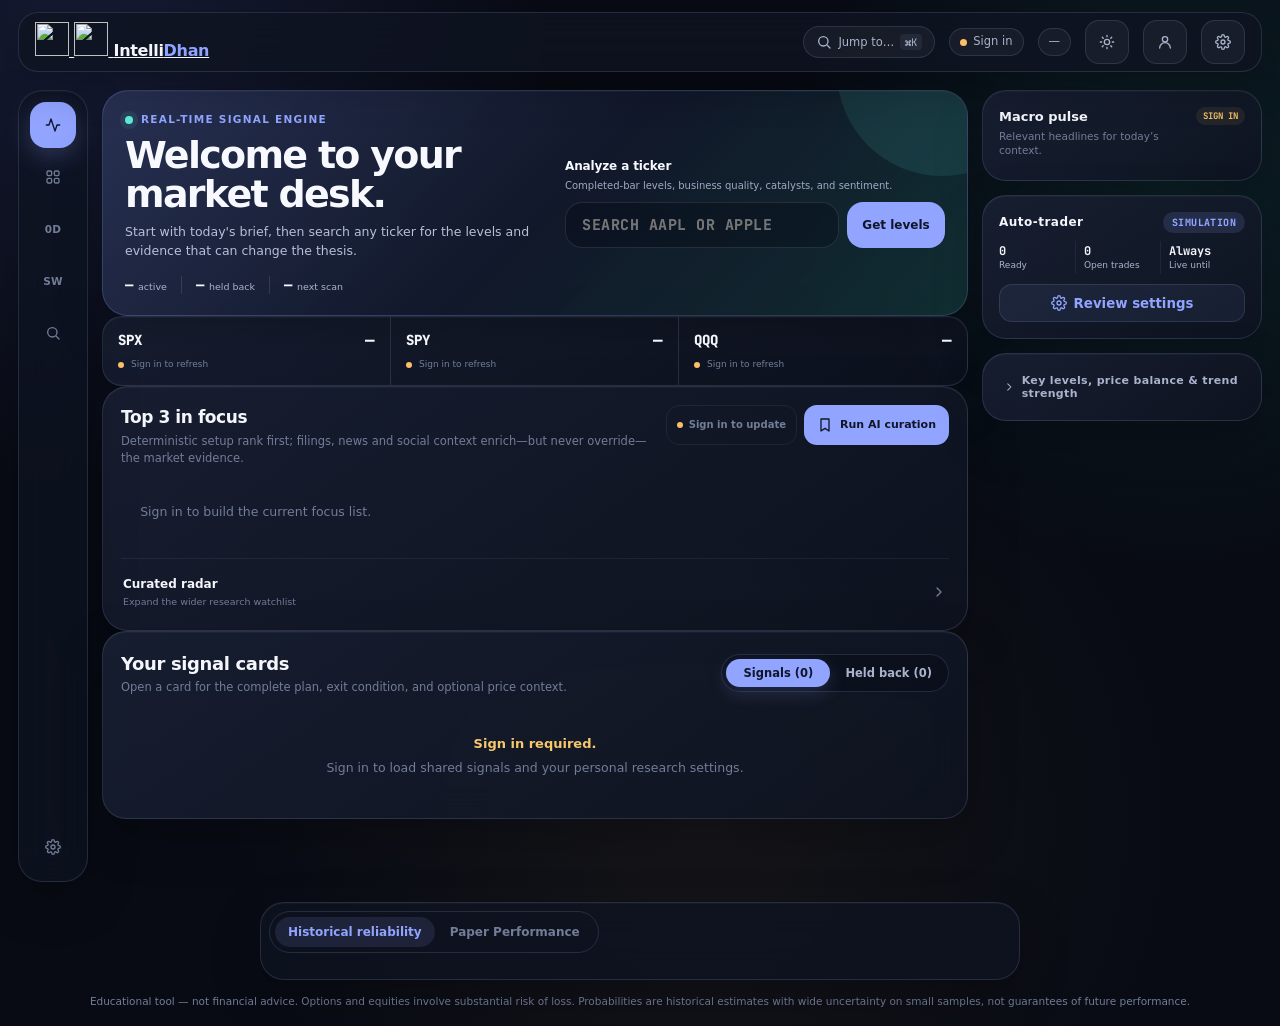
==== web/index.html @ 73f7cc33 "Simplify modules and surface live research context" ====
<!doctype html>
<html lang="en">
<head>
<meta charset="utf-8">
<meta name="viewport" content="width=device-width, initial-scale=1">
<meta name="theme-color" content="#071B36">
<meta name="description" content="IntelliDhan is an evidence-aware stock analysis and real-time trading signal terminal.">
<meta property="og:title" content="IntelliDhan — Signals with a thesis">
<meta property="og:description" content="Evidence-aware stock analysis and real-time trading signals.">
<meta property="og:type" content="website">
<meta property="og:image" content="/assets/brand/social-card.png">
<meta name="twitter:card" content="summary_large_image">
<meta name="twitter:image" content="/assets/brand/social-card.png">
<link rel="icon" href="/assets/brand/favicon.svg" type="image/svg+xml">
<link rel="preconnect" href="https://fonts.googleapis.com">
<link rel="preconnect" href="https://fonts.gstatic.com" crossorigin>
<link href="https://fonts.googleapis.com/css2?family=JetBrains+Mono:wght@500;600;700&amp;family=Manrope:wght@400;500;600;700;800&amp;family=Newsreader:opsz,wght@6..72,500;6..72,600;6..72,700&amp;display=swap" rel="stylesheet">
<title>IntelliDhan — Signal &amp; Analysis Terminal</title>
<style>
/* ── Design tokens (doc 18 §7.4) ─────────────────────────────────────── */
:root{
  --bg:#0A0E16;              /* deep blue-black canvas, quieter than pure black */
  --panel:#10141F;           /* opaque primary surface */
  --panel-elevated:#161C2C;  /* elevated surface */
  --border:#232B40;          /* hairline, visible in dark mode */
  --border-soft:#1B2233;
  --text:#E7ECF6;
  --text-dim:#8D98B3;
  --text-faint:#5C6784;
  --cyan:#5EC8F2;            /* selection / nav / focus only */
  --gold:#D9B54A;            /* discipline / evidence, sparing */
  --teal:#2DD4BF;            /* bullish */
  --red:#F87171;             /* bearish */
  --amber:#FBBF24;           /* warning */
  --slate:#64748B;           /* disabled / degraded */
  --radius-card:11px;
  --radius-chip:7px;
  --mono:"JetBrains Mono", ui-monospace, "SF Mono", monospace;
  --sans:Inter, "Geist", system-ui, sans-serif;
}
*{box-sizing:border-box}
[hidden]{display:none!important}
html,body{margin:0;padding:0}
body{
  background:var(--bg); color:var(--text); font:14px/1.5 var(--sans);
  -webkit-font-smoothing:antialiased;
}
.num{font-family:var(--mono); font-variant-numeric:tabular-nums}
a{color:inherit}
button{font-family:inherit}
::selection{background:rgba(94,200,242,.25)}

/* Reduced motion (doc 18 §7.10) */
@media (prefers-reduced-motion: reduce){
  *{animation-duration:.001ms !important; transition-duration:.001ms !important}
}
@media (prefers-reduced-motion: no-preference){
  .alert-card{animation:cardIn 180ms ease-out}
  .drawer-body{transition:grid-template-rows 200ms ease-out}
  .cmdk-overlay{transition:opacity 180ms ease-out}
}
@keyframes cardIn{from{opacity:0; transform:translateY(-4px)} to{opacity:1; transform:none}}
@keyframes tint{0%{background-color:rgba(94,200,242,.14)} 100%{background-color:transparent}}
.tint{animation:tint 900ms ease-out}

/* Focus visibility (doc 18 §7.14) */
:focus-visible{outline:2px solid var(--cyan); outline-offset:2px; border-radius:4px}
.skip-link{position:absolute; left:-999px; top:0; background:var(--cyan); color:var(--on-accent); padding:8px 14px; z-index:100; border-radius:0 0 8px 0}
.skip-link:focus{left:0}

/* ── Top bar ──────────────────────────────────────────────────────────── */
.topbar{
  display:flex; align-items:center; gap:14px; padding:0 18px; height:52px;
  border-bottom:1px solid var(--border); background:var(--panel);
  position:sticky; top:0; z-index:20;
}
.brand{font-weight:700; letter-spacing:.02em; font-size:15px; white-space:nowrap}
.brand b{color:var(--gold); font-weight:700}
.tape{display:flex; gap:16px; overflow-x:auto; scrollbar-width:none; font-size:12px}
.tape::-webkit-scrollbar{display:none}
.tape .tk{color:var(--text-dim); white-space:nowrap}
.tape .tk b{color:var(--text); font-weight:600; margin-right:4px}
.spacer{flex:1}
.chip{
  display:inline-flex; align-items:center; gap:6px; padding:4px 10px;
  border-radius:99px; border:1px solid var(--border); font-size:11.5px;
  color:var(--text-dim); white-space:nowrap;
}
.dot{width:7px; height:7px; border-radius:50%; background:var(--slate); flex:none}
.dot.live{background:var(--teal); box-shadow:0 0 0 3px rgba(45,212,191,.15)}
.dot.warn{background:var(--amber)}
.dot.down{background:var(--red)}
.dot.rth{background:var(--teal)}
.cmdk-btn{
  display:flex; align-items:center; gap:6px; background:var(--panel-elevated);
  border:1px solid var(--border); color:var(--text-dim); border-radius:var(--radius-chip);
  padding:5px 10px; font-size:11.5px; cursor:pointer;
}
.cmdk-btn kbd{font-family:var(--mono); background:var(--border-soft); padding:1px 5px; border-radius:4px; font-size:10.5px}
.icon-btn{
  display:inline-flex; align-items:center; justify-content:center; width:44px; height:44px;
  background:transparent; border:1px solid var(--border); border-radius:var(--radius-chip);
  color:var(--text-dim); cursor:pointer;
}
.icon-btn:hover{color:var(--cyan); border-color:var(--cyan)}
svg.icon{width:16px; height:16px; stroke:currentColor; fill:none; stroke-width:2; stroke-linecap:round; stroke-linejoin:round}

/* ── Shell layout ─────────────────────────────────────────────────────── */
.shell{display:grid; grid-template-columns:56px 1fr 340px; min-height:calc(100vh - 52px)}
.navrail{
  border-right:1px solid var(--border); background:var(--panel);
  display:flex; flex-direction:column; align-items:center; padding:12px 0; gap:6px;
}
.nav-item{
  width:38px; height:38px; border-radius:9px; border:1px solid transparent; background:none;
  color:var(--text-faint); font:700 10.5px var(--sans); letter-spacing:.02em; cursor:pointer;
  display:flex; align-items:center; justify-content:center;
}
.nav-item.active{color:var(--on-accent); background:var(--cyan); border-color:var(--cyan)}
.nav-item[disabled]{cursor:default; opacity:.42}
.nav-item[disabled]:hover{color:var(--text-faint)}
.nav-item:not([disabled]):hover{color:var(--cyan); border-color:var(--border)}
.nav-spacer{flex:1}

.workspace{padding:18px; min-width:0; display:flex; flex-direction:column; gap:16px}
.decision-rail{border-left:1px solid var(--border); background:var(--panel); padding:16px; display:flex; flex-direction:column; gap:16px; min-width:0}

.panel{background:var(--panel-elevated); border:1px solid var(--border); border-radius:var(--radius-card); padding:16px}
.panel-head{display:flex; align-items:center; gap:8px; margin-bottom:12px}
.panel-head h2{font-size:11px; text-transform:uppercase; letter-spacing:.1em; color:var(--gold); font-weight:700; margin:0}
.panel-head .count{margin-left:auto; color:var(--text-faint); font-size:11px}

/* Chart-first signal workspace — selected signal drives every detail below. */
.context-panel{padding:0; overflow:hidden}
.context-head{display:flex; align-items:flex-start; gap:16px; padding:15px 16px; border-bottom:1px solid var(--border)}
.context-symbol{font-size:22px; line-height:1.15; font-weight:750; letter-spacing:-.02em}
.context-price{font:15px var(--mono); color:var(--text-dim); margin-left:7px}
.context-kicker{font-size:10px; text-transform:uppercase; letter-spacing:.1em; color:var(--gold); font-weight:700; margin-bottom:4px}
.context-meta{margin-left:auto; display:flex; align-items:center; gap:6px; flex-wrap:wrap; justify-content:flex-end}
.context-stage{position:relative; min-height:330px; background:var(--chart-bg)}
.context-chart{display:block; width:100%; height:auto; min-height:330px}
.chart-empty{position:absolute; inset:0; display:grid; place-items:center; color:var(--text-faint); font-size:12px; pointer-events:none}
.chart-legend{display:flex; gap:13px; flex-wrap:wrap; padding:8px 16px; border-top:1px solid var(--border-soft); color:var(--text-faint); font-size:10.5px}
.legend-key{display:inline-flex; align-items:center; gap:5px}
.legend-line{width:14px; height:2px; border-radius:2px; background:currentColor}
.context-banner{display:flex; align-items:flex-start; gap:8px; padding:9px 16px; border-bottom:1px solid var(--border); color:var(--text-dim); font-size:11.5px}
.context-banner.blocked{background:rgba(248,113,113,.075); color:var(--red-soft)}
.context-banner.ready{background:rgba(45,212,191,.065); color:var(--teal-soft)}
.context-banner.neutral{background:rgba(94,200,242,.045)}
.context-banner svg{width:14px; height:14px; flex:none; margin-top:1px}
.decision-grid{display:grid; grid-template-columns:1.15fr 1fr 1fr; border-top:1px solid var(--border)}
.decision-cell{padding:14px 16px; min-width:0; border-right:1px solid var(--border)}
.decision-cell:last-child{border-right:none}
.decision-label{font-size:9.5px; text-transform:uppercase; letter-spacing:.1em; color:var(--text-faint); font-weight:700; margin-bottom:6px}
.decision-value{font-size:12px; color:var(--text-dim); line-height:1.55}
.decision-value strong{color:var(--text); font-weight:650}
.plan-levels{display:grid; grid-template-columns:repeat(2,minmax(0,1fr)); gap:5px 12px}
.plan-levels span{display:flex; justify-content:space-between; gap:8px}
.plan-levels b{font:600 11.5px var(--mono); color:var(--text)}
.market-panel .panel-head{margin-bottom:6px}
.market-panel #matrix{display:grid; grid-template-columns:repeat(2,minmax(0,1fr)); column-gap:20px}

/* Market state / trend matrix */
.sym-row{display:flex; align-items:center; gap:12px; width:100%; padding:9px 4px; border:0; border-bottom:1px solid var(--border-soft); background:none; color:var(--text); text-align:left; cursor:pointer}
.sym-row:last-child{border-bottom:none}
.sym-row:hover{background:rgba(94,200,242,.035)}
.sym-row.hl{border-radius:6px; box-shadow:0 0 0 1px var(--cyan) inset; background:rgba(94,200,242,.055)}
.sym-row .tk{width:58px; font-weight:700; flex:none}
.sym-row .px{width:88px; color:var(--text-dim); flex:none}
.tf-chips{display:flex; gap:5px; flex-wrap:wrap}
.tf-chip{padding:2px 7px; border-radius:6px; font-size:10.5px; border:1px solid var(--border); color:var(--text-faint); display:inline-flex; align-items:center; gap:3px}
.tf-chip svg{width:10px; height:10px}
.tf-chip.up{color:var(--teal); border-color:rgba(45,212,191,.35)}
.tf-chip.strong-up{color:var(--teal); border-color:var(--teal); font-weight:700; background:rgba(45,212,191,.08)}
.tf-chip.down{color:var(--red); border-color:rgba(248,113,113,.35)}
.tf-chip.strong-down{color:var(--red); border-color:var(--red); font-weight:700; background:rgba(248,113,113,.08)}
.chart-note{margin-top:10px; padding:9px 11px; border:1px dashed var(--border); border-radius:8px; color:var(--text-faint); font-size:11.5px}

/* Briefing mini panel */
.brief-bias{display:flex; align-items:center; gap:8px; font-size:13px; margin-bottom:8px}
.brief-bias b{font-size:15px}
.brief-plan{color:var(--text-dim); font-size:12.5px; margin:0; padding-left:16px}
.brief-plan li{margin-bottom:3px}

/* Collapsible drawer */
.drawer-toggle{
  width:100%; text-align:left; background:none; border:none; color:var(--text-dim);
  font:700 11px var(--sans); text-transform:uppercase; letter-spacing:.08em; cursor:pointer;
  display:flex; align-items:center; gap:6px; padding:0;
}
.drawer-toggle svg{transition:transform 160ms}
.drawer-toggle.open svg{transform:rotate(90deg)}
.drawer-body{display:grid; grid-template-rows:0fr; overflow:hidden}
.drawer-body.open{grid-template-rows:1fr; margin-top:12px}
.drawer-body > div{overflow:hidden; min-height:0}
.profile-row{display:flex; gap:10px; flex-wrap:wrap; padding:8px 0; border-bottom:1px solid var(--border-soft); font-size:12px; color:var(--text-dim)}
.profile-row b{color:var(--text)}

/* Decision queue tabs */
.queue-tabs{display:flex; gap:6px; margin-bottom:12px}
.qtab{
  flex:1; background:none; border:1px solid var(--border); color:var(--text-dim);
  padding:6px 8px; border-radius:var(--radius-chip); font-size:11.5px; cursor:pointer; font-weight:600;
}
.qtab.active{color:var(--on-accent); background:var(--cyan); border-color:var(--cyan)}

/* Alert card (doc 18 §7.6) */
.alert-card{
  border:1px solid var(--border); border-radius:var(--radius-card); padding:12px; margin-bottom:10px;
  background:var(--panel); border-left:3px solid var(--gold); cursor:pointer;
}
.alert-card:hover{border-color:#36415d}
.alert-card.selected{border-color:var(--cyan); box-shadow:0 0 0 1px rgba(94,200,242,.18); background:#111927}
.alert-card.blocked{border-left-color:var(--red)}
.ac-top{display:flex; align-items:center; gap:8px; margin-bottom:8px}
.ac-status{font-size:10px; text-transform:uppercase; letter-spacing:.06em; color:var(--teal); font-weight:700}
.ac-age{color:var(--text-faint); font-size:11px}
.badge{font-size:10px; padding:2px 8px; border-radius:99px; font-weight:700; letter-spacing:.02em}
.badge.buy{background:rgba(45,212,191,.14); color:var(--teal)}
.badge.sell{background:rgba(167,139,250,.16); color:var(--violet)}
.ac-sym{font-weight:700; font-size:14px}
.ac-strat{color:var(--text-dim); font-size:11.5px}
.character-chip{
  display:inline-flex; align-items:center; gap:5px; font-size:10.5px; color:var(--gold);
  border:1px solid rgba(217,181,74,.35); background:rgba(217,181,74,.06); padding:3px 8px;
  border-radius:99px; margin:6px 0;
}
.ladder{position:relative; height:34px; margin:10px 0 4px; border-bottom:1px solid var(--border-soft)}
.ladder .track{position:absolute; left:0; right:0; top:16px; height:2px; background:var(--border)}
.ladder .mark{position:absolute; top:6px; transform:translateX(-50%); text-align:center; font-size:9.5px}
.ladder .mark .bar{width:2px; height:22px; margin:0 auto 2px; border-radius:2px}
.ladder .mark.entry .bar{background:var(--cyan)}
.ladder .mark.stop .bar{background:var(--red)}
.ladder .mark.t1 .bar,.ladder .mark.t2 .bar,.ladder .mark.t3 .bar{background:var(--teal)}
.ladder .mark.live .bar{background:var(--gold); width:3px}
.ac-grid{display:grid; grid-template-columns:1fr 1fr; gap:6px 12px; font-size:11.5px; color:var(--text-dim); margin:8px 0}
.ac-grid b{color:var(--text)}
.evidence-line{
  display:flex; align-items:center; gap:6px; font-size:11px; color:var(--text-dim);
  border-top:1px solid var(--border-soft); padding-top:8px; margin-top:8px;
}
.evidence-badge{font-weight:700; padding:1px 7px; border-radius:99px; font-size:10px}
.evidence-badge.oos{color:var(--gold); background:rgba(217,181,74,.12)}
.evidence-badge.blocked{color:var(--red); background:rgba(248,113,113,.12)}
.evidence-badge.none{color:var(--slate); background:rgba(100,116,139,.14)}
.ac-thesis{font-size:12px; color:var(--text-dim); margin:8px 0}
.ac-foot{display:flex; align-items:center; gap:8px; margin-top:8px}
.validity{font-size:10.5px; color:var(--text-faint)}

/* No-trade / suppression summary (doc 18 §7.12) */
.notrade-summary{border:1px solid var(--border); border-radius:var(--radius-card); padding:12px; margin-bottom:12px}
.notrade-summary .headline{font-size:13px; margin-bottom:8px}
.notrade-summary .headline b{color:var(--gold)}
.reason-bar{display:flex; align-items:center; gap:8px; font-size:11.5px; margin-bottom:5px}
.reason-bar .label{width:104px; color:var(--text-dim); flex:none}
.reason-bar .fill{height:7px; border-radius:4px; background:var(--slate)}
.reason-bar .n{color:var(--text-faint); width:26px; text-align:right; flex:none}
.suppressed-item{font-size:11.5px; color:var(--text-dim); padding:6px 0; border-bottom:1px dashed var(--border-soft)}
.suppressed-item:last-child{border-bottom:none}
.suppressed-item .gate{color:var(--amber); font-weight:600}

/* Risk panel */
.risk-row{margin-bottom:12px}
.risk-row .rr-head{display:flex; justify-content:space-between; font-size:12px; margin-bottom:5px}
.risk-row .rr-head b{color:var(--text)}
.risk-bar{height:6px; background:var(--border-soft); border-radius:4px; overflow:hidden}
.risk-bar > div{height:100%; background:var(--cyan); border-radius:4px}
.risk-note{font-size:10.5px; color:var(--text-faint); margin-top:3px}

/* Bottom drawer */
.bottom-drawer{border-top:1px solid var(--border); background:var(--panel)}
.bd-tabs{display:flex; gap:2px; padding:0 18px; border-bottom:1px solid var(--border-soft)}
.bd-tab{background:none; border:none; color:var(--text-faint); padding:12px 14px; font-size:12px; font-weight:600; cursor:pointer; border-bottom:2px solid transparent}
.bd-tab.active{color:var(--text); border-bottom-color:var(--cyan)}
.bd-body{padding:16px 18px; max-height:340px; overflow-y:auto}
.bd-panel{display:none}
.bd-panel.active{display:block}

/* Evidence / calibration cards */
.evidence-card{border:1px solid var(--border); border-radius:var(--radius-card); padding:14px; margin-bottom:12px}
.evidence-card .eh{display:flex; align-items:center; gap:10px; margin-bottom:8px}
.evidence-card .eh .name{font-weight:700; font-size:13px}
.evidence-metrics{display:grid; grid-template-columns:repeat(auto-fit,minmax(110px,1fr)); gap:10px; margin:10px 0}
.evidence-metrics .em{border:1px solid var(--border-soft); border-radius:8px; padding:8px 10px}
.evidence-metrics .em .v{font-size:16px; font-weight:700}
.evidence-metrics .em .k{font-size:10px; color:var(--text-faint); text-transform:uppercase; letter-spacing:.06em}
.bullet-chart{position:relative; height:22px; background:var(--border-soft); border-radius:5px; margin:8px 0}
.bullet-chart .target{position:absolute; top:-3px; bottom:-3px; width:2px; background:var(--gold)}
.bullet-chart .fill{position:absolute; top:0; bottom:0; left:0; background:var(--cyan); border-radius:5px; opacity:.55}
.bullet-legend{display:flex; justify-content:space-between; font-size:10px; color:var(--text-faint); margin-top:2px}
.caveats{font-size:11.5px; color:var(--text-dim); line-height:1.6; margin-top:8px}

/* Stat tiles */
.stat-row{display:flex; gap:18px; flex-wrap:wrap}
.stat{min-width:104px}
.stat .v{font-size:22px; font-weight:700}
.stat .k{font-size:11px; color:var(--text-faint); text-transform:uppercase; letter-spacing:.08em}

.empty{color:var(--text-faint); text-align:center; padding:22px 10px; font-size:12.5px}
.empty b{color:var(--gold); display:block; margin-bottom:6px; font-size:13px}

/* Command palette */
.cmdk-overlay{position:fixed; inset:0; background:rgba(4,8,16,.6); display:none; align-items:flex-start; justify-content:center; padding-top:12vh; z-index:100}
.cmdk-overlay.open{display:flex}
.cmdk-box{width:520px; max-width:90vw; background:var(--panel-elevated); border:1px solid var(--border); border-radius:12px; overflow:hidden; box-shadow:0 20px 60px rgba(0,0,0,.5)}
.cmdk-input{width:100%; background:none; border:none; border-bottom:1px solid var(--border); color:var(--text); font:15px var(--sans); padding:14px 16px; outline:none}
.cmdk-results{max-height:320px; overflow-y:auto}
.cmdk-item{padding:10px 16px; font-size:13px; color:var(--text-dim); cursor:pointer; display:flex; justify-content:space-between}
.cmdk-item.sel{background:rgba(94,200,242,.1); color:var(--text)}
.cmdk-hintline{padding:8px 16px; font-size:10.5px; color:var(--text-faint); border-top:1px solid var(--border-soft)}

/* Budgets dialog (restyled) */
#budgets-btn{background:none; border:1px solid var(--border); color:var(--text-dim); border-radius:var(--radius-chip); padding:5px 10px; font-size:11.5px; cursor:pointer; display:inline-flex; align-items:center; gap:6px}
#budgets-btn:hover{color:var(--gold); border-color:var(--gold)}
dialog#budgets-dialog{background:var(--panel-elevated); color:var(--text); border:1px solid var(--border); border-radius:12px; padding:0; width:520px; max-width:92vw}
dialog#budgets-dialog::backdrop{background:rgba(4,8,16,.6)}
.bd-head2{display:flex; align-items:center; padding:16px 20px; border-bottom:1px solid var(--border)}
.bd-head2 h2{font-size:12px; text-transform:uppercase; letter-spacing:.1em; color:var(--gold); margin:0; font-weight:700}
.bd-close{margin-left:auto; background:none; border:none; color:var(--text-faint); cursor:pointer}
.bd-body2{padding:16px 20px; max-height:56vh; overflow-y:auto}
.bd-module{border:1px solid var(--border); border-radius:10px; padding:12px; margin-bottom:12px}
.bd-module h3{font-size:12px; letter-spacing:.06em; margin:0 0 8px}
.bd-row2{display:flex; align-items:center; gap:10px; margin-bottom:8px}
.bd-row2 label{flex:1; color:var(--text-faint); font-size:12px}
.bd-row2 input{width:140px; height:44px; background:var(--bg); border:1px solid var(--border); color:var(--text); border-radius:10px; padding:6px 8px; font-family:var(--mono)}
.bd-hint{color:var(--text-faint); font-size:11px; margin-top:2px}
.bd-foot2{display:flex; align-items:center; gap:10px; padding:14px 20px; border-top:1px solid var(--border)}
.bd-save{background:var(--gold); color:#1a1200; border:none; border-radius:8px; min-height:44px; padding:8px 18px; font-weight:700; cursor:pointer; font-family:inherit}
.bd-status{font-size:12px; color:var(--text-faint)}
.bd-status.ok{color:var(--teal)}
.bd-status.err{color:var(--red)}

footer.disclaimer{padding:10px 18px; color:var(--text-faint); font-size:10.5px; border-top:1px solid var(--border)}

/* Responsive (doc 18 §7.13) — collapse to single column under 900px */
@media (max-width:900px){
  .shell{grid-template-columns:0 1fr; }
  .navrail{display:none}
  .decision-rail{border-left:none; border-top:1px solid var(--border)}
  .shell{grid-template-columns:1fr}
  .tape{display:none}
}
@media (max-width:760px){
  .decision-grid{grid-template-columns:1fr}
  .decision-cell{border-right:none; border-bottom:1px solid var(--border)}
  .decision-cell:last-child{border-bottom:none}
  .market-panel #matrix{grid-template-columns:1fr}
  .context-head{align-items:flex-start}
}
@media (max-width:520px){
  .ac-grid{grid-template-columns:1fr}
  .evidence-metrics{grid-template-columns:repeat(2,1fr)}
}
@media (max-width:480px){
  .topbar{gap:5px; padding:0 8px; overflow-x:auto; scrollbar-width:none}
  .topbar::-webkit-scrollbar{display:none}
  .brand{font-size:13px; flex:none}
  #dataHealth,#session,#themeToggle{display:none}
  .cmdk-btn{padding:6px; gap:0; flex:none}
  .cmdk-btn kbd,.cmdk-btn-label{display:none}
  .chip{padding:4px 7px; font-size:10px; max-width:78px; overflow:hidden; text-overflow:ellipsis; white-space:nowrap; flex:none}
  .context-head{display:block}
  .context-meta{justify-content:flex-start; margin-top:9px}
  .context-stage,.context-chart{min-height:260px}
}

/* ── Card-first visual refresh ─────────────────────────────────────────
   Softer, friendlier surfaces with alerts as the primary product object.
   Charts remain available as progressive disclosure inside selected setup. */
:root{
  --bg:#080B14;
  --panel:rgba(17,23,38,.82);
  --panel-elevated:rgba(24,31,50,.88);
  --border:rgba(163,177,220,.16);
  --border-soft:rgba(163,177,220,.09);
  --text:#F4F6FC;
  --text-dim:#AAB3CC;
  --text-faint:#727D99;
  --cyan:#91A4FF;
  --gold:#F6C86B;
  --teal:#5EEAD4;
  --red:#FB7185;
  --amber:#FBBF68;
  --radius-card:24px;
  --radius-chip:999px;
  --shadow-card:0 18px 50px rgba(0,0,0,.22), inset 0 1px 0 rgba(255,255,255,.035);
  /* Lifted literals — same values as before, so the light theme can override them */
  --on-accent:#11162A;
  --body-glow:radial-gradient(circle at 8% 4%,rgba(96,110,220,.16),transparent 28rem),radial-gradient(circle at 92% 18%,rgba(45,212,191,.10),transparent 24rem),radial-gradient(circle at 55% 80%,rgba(251,191,104,.055),transparent 30rem);
  --glass-a:rgba(15,20,34,.82);
  --glass-b:rgba(15,20,34,.72);
  --glass-c:rgba(15,20,34,.78);
  --shadow-bar:0 14px 40px rgba(0,0,0,.24);
  --panel-gradient:linear-gradient(145deg,rgba(25,32,52,.88),rgba(14,19,32,.88));
  --card-gradient:linear-gradient(155deg,rgba(39,48,76,.68),rgba(15,21,36,.82));
  --card-gradient-selected:linear-gradient(155deg,rgba(54,64,101,.76),rgba(16,22,38,.88));
  --card-gradient-blocked:linear-gradient(155deg,rgba(75,39,58,.40),rgba(17,22,38,.90));
  --tint-a:rgba(255,255,255,.025);
  --tint-b:rgba(255,255,255,.03);
  --tint-c:rgba(255,255,255,.035);
  --tint-d:rgba(255,255,255,.045);
  --tint-e:rgba(255,255,255,.05);
  --well:rgba(3,7,16,.28);
  --input-bg:rgba(3,7,16,.45);
  --orb-track:rgba(255,255,255,.07);
  --orb-inner:#171E31;
  --red-soft:#FCA5A5;
  --teal-soft:#99F6E4;
  --violet:#C4B5FD;
  --chart-bg:#0B101A;
  --chart-grid:#1B2233;
  --chart-axis:#5C6784;
  --chart-up:#2DD4BF;
  --chart-down:#F87171;
  --chart-vwap:#D9B54A;
  --chart-ema:#5EC8F2;
  --chart-entry:#5EC8F2;
  --chart-ref:#8D98B3;
}
body{
  min-height:100vh;
  background:var(--body-glow), var(--bg);
}
.topbar{
  height:60px; margin:12px 18px 18px; padding:0 16px; top:10px;
  border:1px solid var(--border); border-radius:20px;
  background:var(--glass-a); backdrop-filter:blur(18px);
  box-shadow:var(--shadow-bar);
}
.brand{font-size:16px; letter-spacing:-.02em}
.brand b{color:var(--cyan)}
.tape{gap:9px}
.tape .tk{padding:5px 9px; border-radius:99px; background:var(--tint-c)}
.cmdk-btn,.icon-btn,.chip{background:var(--tint-d); border-color:var(--border)}
.cmdk-btn{padding:7px 12px}
.icon-btn{width:44px; height:44px; border-radius:14px}
.shell{
  grid-template-columns:70px minmax(0,1fr) 310px; gap:18px;
  padding:0 18px 20px; min-height:calc(100vh - 90px);
}
.navrail{
  align-self:start; position:sticky; top:88px; height:calc(100vh - 108px);
  border:1px solid var(--border); border-radius:24px; padding:11px 0;
  background:var(--glass-b); backdrop-filter:blur(16px); box-shadow:var(--shadow-card);
}
.nav-item{width:46px; height:46px; border-radius:16px; color:var(--text-faint)}
.nav-item.active{background:var(--cyan); color:var(--on-accent); border-color:transparent; box-shadow:0 8px 24px rgba(145,164,255,.24)}
.nav-item[disabled]{display:none}
.workspace{padding:0; gap:18px}
.decision-rail{padding:0; border:0; background:none; gap:18px}
.panel{
  border-color:var(--border); border-radius:var(--radius-card); padding:20px;
  background:var(--panel-gradient);
  backdrop-filter:blur(18px); box-shadow:var(--shadow-card);
}
.panel-head{margin-bottom:15px}
.panel-head h2{font-size:12px; color:var(--text); letter-spacing:.04em; text-transform:none}
.panel-head .count{padding:4px 9px; border-radius:99px; background:var(--tint-e); color:var(--text-dim)}

.desk-hero{display:flex; align-items:flex-end; gap:22px; padding:8px 4px 2px}
.desk-copy{min-width:250px}
.desk-eyebrow{color:var(--cyan); font-size:11px; font-weight:750; letter-spacing:.1em; text-transform:uppercase}
.desk-hero h1{font-size:30px; line-height:1.12; letter-spacing:-.035em; margin:5px 0 5px}
.desk-hero p{margin:0; color:var(--text-dim); font-size:13px}
.desk-stats{display:grid; grid-template-columns:repeat(3,minmax(130px,1fr)); gap:10px; margin-left:auto; width:min(560px,100%)}
.desk-stat{display:flex; align-items:center; gap:10px; padding:11px 13px; border:1px solid var(--border); border-radius:18px; background:rgba(255,255,255,.035)}
.stat-bubble{display:grid; place-items:center; width:34px; height:34px; border-radius:13px; background:rgba(145,164,255,.13); color:var(--cyan); flex:none}
.stat-bubble.mint{background:rgba(94,234,212,.12); color:var(--teal)}
.stat-bubble.warm{background:rgba(246,200,107,.12); color:var(--gold)}
.desk-stat b{display:block; font:700 15px var(--mono)}
.desk-stat small{display:block; color:var(--text-faint); font-size:10.5px; white-space:nowrap}

.signal-board{padding:18px}
.data-quality-notice{display:flex; align-items:flex-start; gap:12px; padding:14px 16px; border:1px solid rgba(251,113,133,.28); border-radius:20px; background:linear-gradient(145deg,rgba(92,40,58,.55),rgba(29,25,43,.76)); color:var(--red-soft); box-shadow:var(--shadow-card)}
.data-quality-notice[hidden]{display:none}
.data-quality-notice .stat-bubble{background:rgba(251,113,133,.13); color:var(--red)}
.data-quality-notice b{display:block; color:var(--text); font-size:13px; margin-bottom:3px}
.data-quality-notice p{margin:0; color:var(--text-dim); font-size:11.5px; line-height:1.55}
.data-quality-symbols{display:flex; flex-wrap:wrap; gap:6px; margin-top:8px}
.data-quality-symbols span{padding:4px 8px; border-radius:99px; background:rgba(251,113,133,.11); color:var(--red-soft); font:650 10px var(--mono)}
.data-quality-notice.waiting{border-color:rgba(246,200,107,.25); background:linear-gradient(145deg,rgba(82,65,32,.42),rgba(29,25,43,.76)); color:var(--gold)}
.data-quality-notice.waiting .stat-bubble{background:rgba(246,200,107,.12); color:var(--gold)}
.data-quality-notice.waiting .data-quality-symbols span{background:rgba(246,200,107,.10); color:var(--gold)}
.section-heading{display:flex; align-items:center; gap:16px; margin-bottom:15px}
.section-heading-copy h2{font-size:18px; letter-spacing:-.02em; margin:0 0 2px}
.section-heading-copy p{font-size:11.5px; color:var(--text-faint); margin:0}
.queue-tabs{margin:0 0 0 auto; padding:4px; gap:3px; border:1px solid var(--border); border-radius:99px; background:rgba(3,7,16,.28)}
.qtab{flex:none; min-width:104px; padding:7px 12px; border:0; border-radius:99px}
.qtab.active{background:var(--cyan); color:#11162A; box-shadow:0 6px 18px rgba(145,164,255,.18)}
#queueTracking{display:grid; grid-template-columns:repeat(2,minmax(0,1fr)); gap:14px}
#queueTracking>.empty{grid-column:1/-1}
.alert-card{
  position:relative; overflow:hidden; margin:0; min-height:300px; padding:18px;
  border:1px solid var(--border); border-left:1px solid var(--border); border-radius:22px;
  background:linear-gradient(155deg,rgba(39,48,76,.68),rgba(15,21,36,.82));
  box-shadow:inset 0 1px 0 rgba(255,255,255,.04);
  transition:border-color 180ms ease,box-shadow 180ms ease,background-color 180ms ease;
}
.alert-card::before{content:""; position:absolute; width:150px; height:150px; border-radius:50%; right:-65px; top:-75px; background:rgba(145,164,255,.09); pointer-events:none}
.alert-card:hover{border-color:rgba(145,164,255,.46); box-shadow:0 16px 34px rgba(0,0,0,.22),inset 0 1px 0 rgba(255,255,255,.05)}
.alert-card.selected{border-color:var(--cyan); background:linear-gradient(155deg,rgba(54,64,101,.76),rgba(16,22,38,.88)); box-shadow:0 0 0 3px rgba(145,164,255,.10),0 18px 38px rgba(0,0,0,.24)}
.alert-card.blocked{border-left:1px solid rgba(251,113,133,.42); background:linear-gradient(155deg,rgba(75,39,58,.40),rgba(17,22,38,.90))}
.ac-top{margin-bottom:14px}
.ac-status{display:inline-flex; align-items:center; gap:6px; padding:4px 8px; border-radius:99px; background:rgba(94,234,212,.10); color:var(--teal)}
.ac-status::before{content:""; width:6px; height:6px; border-radius:50%; background:currentColor}
.ac-age{font-size:10.5px}
.badge{padding:5px 10px; font-size:10.5px}
.badge.buy{background:rgba(94,234,212,.12)}
.badge.sell{background:rgba(196,181,253,.14)}
.ac-hero{display:flex; gap:14px; align-items:flex-start}
.ac-hero-copy{min-width:0; flex:1}
.ac-sym{font-size:24px; line-height:1.05; letter-spacing:-.035em}
.ac-live{font:12px var(--mono); color:var(--text-dim); margin-left:6px}
.ac-strat{display:block; margin-top:5px; font-size:11px}
.confidence-orb{display:grid; place-items:center; width:58px; height:58px; border-radius:50%; flex:none; background:conic-gradient(var(--cyan) var(--confidence),rgba(255,255,255,.07) 0); position:relative}
.confidence-orb::after{content:""; position:absolute; inset:5px; border-radius:50%; background:#171E31}
.confidence-orb span{position:relative; z-index:1; text-align:center; font:700 12px var(--mono); line-height:1.05}
.confidence-orb small{display:block; color:var(--text-faint); font:8px var(--sans); text-transform:uppercase; margin-top:2px}
.character-chip{margin:11px 0 0; border:0; background:rgba(246,200,107,.10); padding:5px 9px}
.ac-thesis{font-size:12.5px; line-height:1.55; margin:14px 0; min-height:39px; color:var(--text-dim)}
.level-bubbles{display:grid; grid-template-columns:repeat(4,minmax(0,1fr)); gap:7px}
.level-bubble{padding:9px 8px; border-radius:14px; background:rgba(255,255,255,.045); min-width:0}
.level-bubble span{display:block; color:var(--text-faint); font-size:9px; text-transform:uppercase; letter-spacing:.06em; margin-bottom:3px}
.level-bubble b{display:block; overflow:hidden; text-overflow:ellipsis; font:650 11px var(--mono); color:var(--text)}
.level-bubble.stop b{color:var(--red)}
.level-bubble.target b{color:var(--teal)}
.evidence-line{border-top:0; padding-top:0; margin-top:14px; flex-wrap:wrap}
.evidence-badge{padding:4px 8px}
.ac-foot{margin-top:12px; padding-top:12px; border-top:1px solid var(--border-soft)}
.open-detail{margin-left:auto; color:var(--cyan); font-size:11px; font-weight:650; display:inline-flex; gap:5px; align-items:center}
.open-detail svg{width:13px; height:13px}

.context-panel{border-radius:24px}
.context-head{padding:20px; border-bottom:0}
.context-kicker{color:var(--cyan)}
.context-symbol{font-size:26px}
.context-banner{margin:0 20px 14px; padding:11px 13px; border:1px solid var(--border); border-radius:16px}
.context-banner.blocked{border-color:rgba(251,113,133,.25); background:rgba(251,113,133,.08)}
.context-banner.ready{border-color:rgba(94,234,212,.20); background:rgba(94,234,212,.07)}
.context-banner.neutral{background:rgba(145,164,255,.06)}
.decision-grid{grid-template-columns:repeat(3,minmax(0,1fr)); gap:10px; padding:0 20px 18px; border:0}
.decision-cell{padding:14px; border:1px solid var(--border); border-radius:17px; background:rgba(255,255,255,.035)}
.decision-cell:last-child{border-right:1px solid var(--border)}
.chart-toggle{display:flex; align-items:center; gap:10px; width:calc(100% - 40px); margin:0 20px 18px; padding:12px 14px; border:1px solid var(--border); border-radius:16px; background:rgba(255,255,255,.035); color:var(--text); text-align:left; cursor:pointer}
.chart-toggle:hover{border-color:rgba(145,164,255,.42)}
.chart-toggle>svg:first-child{color:var(--cyan)}
.chart-toggle .toggle-copy{flex:1}
.chart-toggle b{display:block; font-size:12px}
.chart-toggle small{display:block; color:var(--text-faint); font-size:10.5px}
.chart-toggle .toggle-chevron{transition:transform 180ms ease}
.chart-toggle[aria-expanded="true"] .toggle-chevron{transform:rotate(90deg)}
.chart-drawer{margin:0 20px 20px; overflow:hidden; border:1px solid var(--border); border-radius:18px; background:#0B101A}
.context-stage{min-height:280px}
.context-chart{min-height:280px}
.chart-legend{padding:10px 13px}

.market-panel #matrix{grid-template-columns:repeat(3,minmax(0,1fr)); gap:9px}
.sym-row{display:grid; grid-template-columns:1fr auto; gap:4px 8px; padding:12px; border:1px solid var(--border); border-radius:16px; background:rgba(255,255,255,.03)}
.sym-row:last-child{border-bottom:1px solid var(--border)}
.sym-row:hover{background:rgba(145,164,255,.06); border-color:rgba(145,164,255,.32)}
.sym-row.hl{border-radius:16px; box-shadow:0 0 0 2px rgba(145,164,255,.13); background:rgba(145,164,255,.075)}
.sym-row .tk{width:auto; font-size:13px}
.sym-row .tk small{display:block; color:var(--red-soft); font:650 10px var(--sans); text-transform:uppercase; letter-spacing:.06em; margin-top:2px}
.sym-row .tk small.neutral{color:var(--text-faint)}
.sym-row .tk small.waiting{color:var(--gold)}
.sym-row.paused{border-color:rgba(251,113,133,.22); background:rgba(251,113,133,.045)}
.sym-row .px{width:auto; text-align:right; font-size:11px}
.sym-row .tf-chips{grid-column:1/-1; margin-top:4px}
.tf-chip{border-radius:99px; padding:3px 7px}
.brief-plan{line-height:1.6}
.daily-setup{
  position:relative; overflow:hidden; padding:22px; border:1px solid rgba(145,164,255,.25);
  border-radius:28px; background:linear-gradient(145deg,rgba(41,50,82,.82),rgba(18,25,43,.92) 55%,rgba(25,48,55,.72));
  box-shadow:var(--shadow-card);
}
.daily-setup::after{content:""; position:absolute; width:260px; height:260px; right:-95px; top:-135px; border-radius:50%; background:rgba(94,234,212,.08); pointer-events:none}
.daily-setup-head{position:relative; z-index:1; display:flex; align-items:flex-start; gap:14px; margin-bottom:18px}
.daily-setup-icon{display:grid; place-items:center; width:44px; height:44px; flex:none; border-radius:17px; color:var(--cyan); background:rgba(145,164,255,.14)}
.daily-setup-icon .icon{width:20px; height:20px}
.daily-setup-title{min-width:0; flex:1}
.daily-setup-kicker{color:var(--cyan); font-size:10.5px; font-weight:800; letter-spacing:.1em; text-transform:uppercase}
.daily-setup-title h2{margin:3px 0 3px; max-width:850px; font-size:21px; line-height:1.25; letter-spacing:-.025em}
.daily-setup-meta{display:flex; align-items:center; gap:7px; flex-wrap:wrap; color:var(--text-faint); font-size:11.5px}
.daily-status{display:inline-flex; align-items:center; gap:6px; padding:4px 9px; border-radius:99px; background:rgba(94,234,212,.11); color:var(--teal); font-weight:750; letter-spacing:.03em}
.daily-status::before{content:""; width:6px; height:6px; border-radius:50%; background:currentColor}
.daily-status.stale{background:rgba(246,200,107,.11); color:var(--gold)}
.daily-status.unavailable{background:rgba(251,113,133,.11); color:var(--red)}
.daily-source{position:relative; z-index:1; padding:8px 12px; border:1px solid var(--border); border-radius:12px; color:var(--text-dim); font-size:11.5px; text-decoration:none; white-space:nowrap}
.daily-source:hover{color:var(--cyan); border-color:rgba(145,164,255,.44)}
.daily-setup-grid{position:relative; z-index:1; display:grid; grid-template-columns:minmax(250px,.72fr) minmax(0,1.28fr); gap:14px}
.daily-overview,.daily-setups,.daily-risk-strip{border:1px solid var(--border); border-radius:21px; background:rgba(5,10,20,.24)}
.daily-overview{padding:17px}
.daily-overview h3,.daily-setups h3{margin:0 0 7px; font-size:13px; letter-spacing:.01em}
.daily-overview p{margin:0; color:var(--text-dim); font-size:12.5px; line-height:1.6}
.daily-market{display:grid; grid-template-columns:repeat(2,minmax(0,1fr)); gap:7px; margin-top:14px}
.daily-market-item{padding:9px 10px; border-radius:14px; background:rgba(255,255,255,.04)}
.daily-market-item span{display:block; color:var(--text-faint); font-size:10px; text-transform:uppercase; letter-spacing:.05em}
.daily-market-item b{font:700 12px var(--mono)}
.daily-market-item .up{color:var(--teal)}
.daily-market-item .down{color:var(--red)}
.daily-setups{padding:17px}
.daily-setup-list{display:grid; grid-template-columns:repeat(2,minmax(0,1fr)); gap:9px}
.daily-play{display:flex; flex-direction:column; min-width:0; padding:13px; border:1px solid var(--border-soft); border-radius:17px; background:rgba(255,255,255,.035)}
.daily-play-top{display:flex; align-items:center; gap:7px}
.daily-play-symbol{font:750 16px var(--mono)}
.daily-module,.daily-conviction{padding:3px 7px; border-radius:99px; font-size:10px; font-weight:750; letter-spacing:.04em}
.daily-module{background:rgba(145,164,255,.11); color:var(--cyan)}
.daily-conviction{margin-left:auto; color:var(--text-dim); background:rgba(114,125,153,.12)}
.daily-conviction.high{color:var(--teal); background:rgba(94,234,212,.10)}
.daily-conviction.medium{color:var(--gold); background:rgba(246,200,107,.10)}
.daily-conviction.low{color:var(--red); background:rgba(251,113,133,.10)}
.daily-play p{margin:9px 0; color:var(--text-dim); font-size:12.5px; line-height:1.5}
.daily-play-context{color:var(--text-faint); font-size:11.5px; line-height:1.45}
.daily-play-foot{display:flex; align-items:center; gap:8px; margin-top:auto; padding-top:10px}
.daily-play-foot span{color:var(--text-faint); font:10.5px var(--mono)}
.daily-analyze{margin-left:auto; padding:7px 10px; border:1px solid var(--border); border-radius:10px; background:rgba(145,164,255,.08); color:var(--cyan); cursor:pointer; font-size:11.5px; font-weight:700}
.daily-analyze:hover{border-color:rgba(145,164,255,.45)}
.daily-empty{padding:15px; border:1px dashed var(--border); border-radius:15px; color:var(--text-dim); font-size:11.5px}
.daily-risk-strip{position:relative; z-index:1; display:grid; grid-template-columns:minmax(0,1fr) minmax(220px,.45fr); gap:14px; margin-top:14px; padding:14px 16px}
.daily-risk-strip h3{margin:0 0 5px; color:var(--gold); font-size:10.5px; letter-spacing:.07em; text-transform:uppercase}
.daily-risk-strip p{margin:0; color:var(--text-dim); font-size:12px; line-height:1.5}
.daily-risk-strip small{display:block; color:var(--text-faint); font-size:11.5px; line-height:1.45}
.daily-loading{padding:22px; color:var(--text-dim); font-size:12px}
.macro-feed-panel{padding:16px}
.macro-feed-head{display:flex; align-items:flex-start; gap:10px; margin-bottom:7px}
.macro-feed-head h2{margin:0; font-size:13px}
.macro-feed-head p{margin:2px 0 0; color:var(--text-faint); font-size:10.5px; line-height:1.35}
.feed-state{margin-left:auto; padding:3px 7px; border-radius:99px; background:var(--tint-d); color:var(--text-faint); font:650 9px var(--mono); text-transform:uppercase; white-space:nowrap}
.feed-state.live{color:var(--teal); background:rgba(94,234,212,.08)}
.feed-state.warn{color:var(--gold); background:rgba(246,200,107,.08)}
.macro-item{display:block; padding:9px 0; border-top:1px solid var(--border-soft); text-decoration:none}
.macro-item:first-child{border-top:0}
.macro-item:hover .macro-item-title{color:var(--cyan)}
.macro-item-meta{display:flex; flex-wrap:wrap; align-items:center; gap:5px; margin-bottom:3px; color:var(--text-faint); font-size:9px}
.macro-impact{padding:2px 6px; border-radius:99px; background:var(--tint-d); color:var(--text-faint); font:750 8px var(--mono); letter-spacing:.04em}
.macro-impact.high{color:var(--amber); background:rgba(251,191,104,.09)}
.macro-impact.watch{color:var(--cyan); background:rgba(145,164,255,.09)}
.macro-item-title{display:block; color:var(--text); font-size:11px; line-height:1.35; transition:color 160ms ease}
.macro-item-summary{display:block; margin-top:3px; color:var(--text-faint); font-size:9.5px; line-height:1.35}
.macro-feed-panel .empty{padding:16px 2px; text-align:left; font-size:10.5px}
.risk-panel{position:sticky; top:88px}
.risk-row{padding:11px; border-radius:16px; background:rgba(255,255,255,.03)}
.risk-bar{height:8px; border-radius:99px}
.risk-bar>div{background:linear-gradient(90deg,var(--cyan),var(--teal))}
.drawer-toggle{font-size:11px; text-transform:none; letter-spacing:.03em}
.notrade-summary,.evidence-card,.evidence-metrics .em,.bd-module{border-radius:18px; background:rgba(255,255,255,.025)}
.bottom-drawer{margin:0 18px 14px; border:1px solid var(--border); border-radius:24px; overflow:hidden; background:rgba(15,20,34,.78); backdrop-filter:blur(16px); box-shadow:var(--shadow-card)}
.bd-tabs{padding:5px; margin:8px; display:inline-flex; border:1px solid var(--border); border-radius:99px}
.bd-tab{padding:8px 13px; border:0; border-radius:99px}
.bd-tab.active{background:rgba(145,164,255,.12); color:var(--cyan)}
footer.disclaimer{margin:0 18px 16px; padding:0 8px; border:0; text-align:center}
.cmdk-box,dialog#budgets-dialog{border-radius:24px; box-shadow:0 24px 80px rgba(0,0,0,.48)}
.bd-save{background:var(--cyan); color:#11162A; border-radius:12px}
.autotrade-panel .panel-head{align-items:center}
.auto-mode{margin-left:auto; padding:4px 9px; border-radius:99px; font:750 10px var(--mono); letter-spacing:.04em; background:rgba(114,125,153,.12); color:var(--text-dim)}
.auto-mode.simulation{background:rgba(145,164,255,.14); color:var(--cyan)}
.auto-mode.live{background:rgba(94,234,212,.13); color:var(--teal); box-shadow:0 0 0 3px rgba(94,234,212,.06)}
.auto-agent{display:flex; align-items:center; gap:11px; padding:12px; border:1px solid var(--border); border-radius:17px; background:rgba(255,255,255,.03)}
.auto-agent b{display:block; font-size:12px}
.auto-agent small{display:block; color:var(--text-faint); font-size:10px; line-height:1.45; margin-top:2px}
.auto-stats{display:grid; grid-template-columns:repeat(3,1fr); gap:7px; margin:10px 0}
.auto-stats>span{padding:9px 7px; border-radius:14px; background:rgba(255,255,255,.035); min-width:0}
.auto-stats b{display:block; font:700 12px var(--mono); overflow:hidden; text-overflow:ellipsis}
.auto-stats small{display:block; color:var(--text-dim); font-size:10.5px; white-space:nowrap}
.auto-configure,.auto-disarm{display:flex; align-items:center; justify-content:center; gap:7px; min-height:44px; border:1px solid var(--border); border-radius:13px; background:rgba(145,164,255,.08); color:var(--cyan); cursor:pointer; font-weight:650}
.auto-configure{width:100%; padding:9px}
.auto-configure:hover{border-color:rgba(145,164,255,.42)}
dialog#autotrade-dialog{background:var(--panel-elevated); color:var(--text); border:1px solid var(--border); border-radius:24px; padding:0; width:650px; max-width:94vw; box-shadow:0 24px 80px rgba(0,0,0,.48)}
dialog#autotrade-dialog::backdrop{background:rgba(4,8,16,.72); backdrop-filter:blur(4px)}
.dialog-subtitle{font-size:11.5px; color:var(--text-dim); margin-top:3px}
.auto-form{display:grid; grid-template-columns:repeat(2,minmax(0,1fr)); gap:12px; padding:18px 20px; max-height:62vh; overflow-y:auto}
.auto-wide{grid-column:1/-1}
.auto-field{display:block}
.auto-field>span{display:block; color:var(--text-dim); font-size:10.5px; margin-bottom:5px}
.auto-field input,.auto-field select{width:100%; height:44px; padding:7px 10px; border:1px solid var(--border); border-radius:11px; background:rgba(3,7,16,.45); color:var(--text); font:12px var(--sans)}
.auto-field input[type="number"]{font-family:var(--mono)}
.auto-check{display:flex; align-items:center; gap:8px; color:var(--text-dim); font-size:11.5px}
.auto-check input{accent-color:var(--cyan)}
.auto-warning{display:flex; align-items:flex-start; gap:9px; padding:12px; border:1px solid rgba(251,113,133,.22); border-radius:15px; background:rgba(251,113,133,.07); color:#FCA5B3; font-size:10.5px; line-height:1.5}
.auto-warning svg{width:15px; height:15px; flex:none; margin-top:1px}
.auto-journal{padding:12px; border:1px solid var(--border); border-radius:17px; background:rgba(255,255,255,.025)}
.auto-journal>strong{display:block; font-size:12px; margin-bottom:8px}
.auto-journal-row{display:grid; grid-template-columns:auto 1fr auto; gap:9px; align-items:start; padding:8px 0; border-top:1px solid var(--border)}
.auto-journal-row:first-of-type{border-top:0}
.auto-journal-row b{font:750 10px var(--mono); color:var(--cyan)}
.auto-journal-row span{font-size:10.5px; line-height:1.4; color:var(--text-dim)}
.auto-journal-row small{font:10px var(--mono); color:var(--text-faint)}
.auto-disarm{padding:8px 13px; background:rgba(251,113,133,.08); color:var(--red)}

@media (max-width:1180px){
  .shell{grid-template-columns:70px minmax(0,1fr)}
  .decision-rail{grid-column:2; display:grid; grid-template-columns:repeat(2,minmax(0,1fr))}
  .risk-panel{position:static}
}
@media (max-width:900px){
  .topbar{margin:10px 12px 14px}
  .shell{grid-template-columns:1fr; padding:0 12px 16px}
  .navrail{display:none}
  .decision-rail{grid-column:1}
  .tape{display:none}
  .desk-hero{display:block}
  .desk-stats{margin:14px 0 0; width:100%}
  .daily-setup-grid{grid-template-columns:1fr}
}
@media (max-width:700px){
  #queueTracking{grid-template-columns:1fr}
  .section-heading{align-items:flex-start; flex-wrap:wrap}
  .queue-tabs{margin-left:0}
  .desk-stats{grid-template-columns:repeat(2,minmax(0,1fr))}
  .desk-stat:last-child{grid-column:1/-1}
  .decision-grid{grid-template-columns:1fr}
  .decision-cell:last-child{border-right:1px solid var(--border)}
  .market-panel #matrix{grid-template-columns:repeat(2,minmax(0,1fr))}
  .decision-rail{grid-template-columns:1fr}
  .daily-setup-list{grid-template-columns:1fr}
  .daily-risk-strip{grid-template-columns:1fr}
}
@media (max-width:480px){
  .topbar{margin:8px; padding:0 10px; height:56px}
  .shell{padding:0 8px 12px}
  .workspace,.decision-rail{gap:12px}
  .panel{padding:15px; border-radius:20px}
  .desk-hero{padding:4px 4px 0}
  .desk-hero h1{font-size:26px}
  .desk-stats{gap:7px}
  .desk-stat{padding:9px; border-radius:15px}
  .stat-bubble{width:30px; height:30px; border-radius:11px}
  .section-heading{margin-bottom:12px}
  .qtab{min-width:0; flex:1}
  .queue-tabs{width:100%}
  .alert-card{padding:16px; min-height:0}
  .level-bubbles{grid-template-columns:repeat(2,minmax(0,1fr))}
  .context-head{padding:17px}
  .context-banner{margin:0 17px 12px}
  .decision-grid{padding:0 17px 14px}
  .chart-toggle{width:calc(100% - 34px); margin:0 17px 16px}
  .chart-drawer{margin:0 10px 14px}
  .market-panel #matrix{grid-template-columns:1fr}
  .bottom-drawer{margin:0 8px 10px; border-radius:20px}
  .bd-tabs{display:flex; overflow-x:auto; margin:6px}
  .bd-tab{white-space:nowrap}
  .auto-form{grid-template-columns:1fr; padding:15px; max-height:66vh}
  .auto-wide{grid-column:1}
  dialog#autotrade-dialog .bd-foot2{flex-wrap:wrap}
  .daily-setup{padding:16px; border-radius:22px}
  .daily-setup::after{width:140px; height:140px; right:0; top:-70px}
  .daily-setup-head{flex-wrap:wrap; margin-bottom:14px}
  .daily-setup-icon{width:38px; height:38px; border-radius:14px}
  .daily-setup-title h2{font-size:18px}
  .daily-source{width:100%; text-align:center}
  .daily-market{grid-template-columns:repeat(2,minmax(0,1fr))}
}

/* ── Module views (0DTE / Swings) ─────────────────────────────────────── */
#queue0dteTracking,#queueSwingTracking{display:grid; grid-template-columns:repeat(2,minmax(0,1fr)); gap:14px}
#queue0dteTracking>.empty,#queueSwingTracking>.empty{grid-column:1/-1}
.swing-picker{display:flex; flex-wrap:wrap; gap:7px; margin-bottom:12px}
.swing-picker .qtab{flex:0 0 auto; padding:6px 12px}
#swingTrendInner{display:flex; flex-wrap:wrap; align-items:center; gap:8px; margin-top:12px}
#swingTrendInner .chip{cursor:default}
.swing-chart-stage{position:relative; min-height:300px; background:var(--chart-bg); border-radius:14px; overflow:hidden}
@media (max-width:900px){
  #queue0dteTracking,#queueSwingTracking{grid-template-columns:1fr}
}

/* ── Welcome search and on-demand stock analysis ───────────────── */
.home-search-card{position:relative; z-index:4; display:grid; grid-template-columns:minmax(0,1fr) auto; gap:12px; align-items:center; margin:0 0 18px; padding:16px; border:1px solid rgba(145,164,255,.22); border-radius:24px; background:linear-gradient(135deg,rgba(145,164,255,.10),rgba(94,234,212,.045)),var(--card-gradient); box-shadow:var(--shadow-card)}
.home-search-copy b{display:block; font-size:14px; letter-spacing:-.01em}.home-search-copy small{display:block; margin-top:3px; color:var(--text-dim); font-size:10.5px}
.home-search-wrap{position:relative; min-width:min(520px,50vw)}
.home-search-form{display:flex; gap:8px}.home-search-form input{width:100%; min-height:48px; padding:0 16px; border:1px solid var(--border); border-radius:17px; background:var(--input-bg); color:var(--text); font:750 15px var(--mono); letter-spacing:.035em; text-transform:uppercase}.home-search-form input:focus{outline:2px solid rgba(145,164,255,.65); outline-offset:2px}
.home-search-form button{min-width:112px; border:0; border-radius:16px; background:var(--cyan); color:var(--on-accent); font:750 12px var(--sans); cursor:pointer}.home-search-form button:hover{filter:brightness(1.08)}
.search-suggestions{position:absolute; top:55px; left:0; right:120px; z-index:20; overflow:hidden; border:1px solid var(--border); border-radius:17px; background:var(--panel-elevated); box-shadow:0 18px 50px rgba(0,0,0,.32)}
.search-suggestion{display:flex; width:100%; align-items:center; gap:10px; min-height:45px; padding:8px 12px; border:0; border-bottom:1px solid var(--border-soft); background:transparent; color:var(--text); text-align:left; cursor:pointer}.search-suggestion:last-child{border-bottom:0}.search-suggestion:hover,.search-suggestion:focus,.search-suggestion[aria-selected="true"]{background:var(--tint-a); box-shadow:inset 3px 0 0 var(--cyan); outline:none}.search-suggestion b{font:750 12px var(--mono); color:var(--cyan)}.search-suggestion span{overflow:hidden; color:var(--text-dim); font-size:11px; text-overflow:ellipsis; white-space:nowrap}
.home-levels{grid-column:1/-1; display:grid; grid-template-columns:auto repeat(5,minmax(0,1fr)); gap:8px; padding-top:12px; border-top:1px solid var(--border-soft)}.home-levels[hidden]{display:none}.home-level-symbol{display:flex; flex-direction:column; justify-content:center; padding:10px 14px; border-radius:17px; background:rgba(145,164,255,.10)}.home-level-symbol b{font:800 17px var(--mono)}.home-level-symbol small{color:var(--text-faint); font-size:9px}.home-level{padding:10px; border-radius:16px; background:var(--tint-d)}.home-level b{display:block; font:700 12px var(--mono)}.home-level small{display:block; margin-top:2px; color:var(--text-faint); font-size:8.5px}.home-level-action{grid-column:1/-1; justify-self:end; align-self:center; color:var(--cyan); font-size:10px; font-weight:750; background:none; border:0; cursor:pointer}
.analysis-search-panel{padding:16px}
.analysis-form{display:grid; grid-template-columns:minmax(140px,1.4fr) repeat(3,minmax(108px,.7fr)) auto; gap:10px; align-items:end}
.analysis-field{display:block; min-width:0}
.analysis-field>span{display:block; color:var(--text-faint); font-size:10px; font-weight:700; letter-spacing:.06em; text-transform:uppercase; margin:0 0 5px 3px}
.analysis-field input,.analysis-field select{
  width:100%; height:43px; border:1px solid var(--border); border-radius:14px;
  background:var(--input-bg); color:var(--text); padding:8px 11px; font:12px var(--sans);
}
.analysis-field input.analysis-symbol{font:700 15px var(--mono); letter-spacing:.04em; text-transform:uppercase}
.analysis-field input[type="number"]{font-family:var(--mono)}
.analysis-run{
  display:flex; align-items:center; justify-content:center; gap:8px; height:43px; padding:0 18px;
  border:0; border-radius:14px; background:var(--cyan); color:var(--on-accent); font-weight:750; cursor:pointer;
  box-shadow:0 8px 22px rgba(145,164,255,.18); transition:filter 180ms ease,opacity 180ms ease;
}
.analysis-run:hover{filter:brightness(1.08)}
.analysis-run:disabled{cursor:not-allowed; opacity:.58; filter:none}
.analysis-run.loading .analysis-spinner{display:block}
.analysis-spinner{display:none; width:14px; height:14px; border:2px solid currentColor; border-right-color:transparent; border-radius:50%; animation:analysisSpin 700ms linear infinite}
@keyframes analysisSpin{to{transform:rotate(360deg)}}
.analysis-options{display:flex; align-items:center; gap:8px; margin-top:12px; padding:0 3px; color:var(--text-dim); font-size:11.5px}
.analysis-options input{accent-color:var(--cyan)}
.analysis-status{margin-left:auto; min-height:18px; color:var(--text-faint); font-size:11px}
.analysis-status.err{color:var(--red)}
.analysis-status.ok{color:var(--teal)}
.analysis-results[hidden]{display:none}
.analysis-results{display:flex; flex-direction:column; gap:18px}
.analysis-verdict{
  position:relative; overflow:hidden; display:grid; grid-template-columns:minmax(0,1.35fr) minmax(260px,.65fr); gap:18px;
  border:1px solid var(--border); border-radius:var(--radius-card); padding:22px;
  background:var(--card-gradient); box-shadow:var(--shadow-card);
}
.analysis-verdict::after{content:""; position:absolute; width:230px; height:230px; border-radius:50%; right:-85px; top:-110px; background:rgba(145,164,255,.09); pointer-events:none}
.analysis-verdict.bullish{border-color:rgba(94,234,212,.28)}
.analysis-verdict.bearish{border-color:rgba(251,113,133,.30)}
.analysis-verdict.mixed{border-color:rgba(246,200,107,.25)}
.analysis-verdict-main{position:relative; z-index:1}
.analysis-verdict-top{display:flex; align-items:center; gap:9px; flex-wrap:wrap; margin-bottom:14px}
.analysis-signal{display:inline-flex; align-items:center; gap:7px; padding:6px 10px; border-radius:99px; background:rgba(246,200,107,.10); color:var(--gold); font-size:10.5px; font-weight:800; letter-spacing:.04em}
.analysis-signal::before{content:""; width:7px; height:7px; border-radius:50%; background:currentColor}
.analysis-signal.bullish{background:rgba(94,234,212,.11); color:var(--teal)}
.analysis-signal.bearish{background:rgba(251,113,133,.11); color:var(--red)}
.analysis-asof{color:var(--text-faint); font-size:10.5px}
.analysis-symbol-line{display:flex; align-items:baseline; gap:10px; flex-wrap:wrap}
.analysis-symbol-line h2{margin:0; font-size:34px; line-height:1; letter-spacing:-.045em}
.analysis-price{font:600 15px var(--mono); color:var(--text-dim)}
.analysis-interpretation{max-width:680px; margin:13px 0 0; color:var(--text-dim); font-size:13px; line-height:1.65}
.analysis-votes{position:relative; z-index:1; display:grid; grid-template-columns:repeat(3,1fr); gap:8px; align-self:stretch}
.analysis-vote{display:flex; flex-direction:column; justify-content:center; padding:14px; border-radius:18px; background:var(--tint-c); border:1px solid var(--border)}
.analysis-vote b{font:750 22px var(--mono)}
.analysis-vote small{color:var(--text-faint); font-size:9.5px; text-transform:uppercase; letter-spacing:.06em}
.analysis-vote.up b{color:var(--teal)}
.analysis-vote.down b{color:var(--red)}
.analysis-section-head{display:flex; align-items:flex-end; gap:12px; margin:0 3px 11px}
.analysis-section-head h2{font-size:18px; letter-spacing:-.02em; margin:0 0 2px}
.analysis-section-head p{color:var(--text-faint); font-size:11.5px; margin:0}
.forecast-grid{display:grid; grid-template-columns:repeat(2,minmax(0,1fr)); gap:12px}
.forecast-card{padding:17px; border:1px solid var(--border); border-radius:20px; background:var(--card-gradient)}
.forecast-card.favorable{border-color:rgba(94,234,212,.32)}
.forecast-card.unfavorable{border-color:rgba(251,113,133,.34)}
.forecast-card.unconfirmed{border-color:rgba(246,200,107,.26)}
.forecast-top{display:flex; align-items:center; gap:8px; margin-bottom:13px}
.forecast-top b{font-size:14px}
.forecast-badge{margin-left:auto; padding:4px 8px; border-radius:99px; background:var(--tint-e); color:var(--text-dim); font:750 9.5px var(--mono)}
.forecast-card.favorable .forecast-badge{color:var(--teal); background:rgba(94,234,212,.10)}
.forecast-card.unfavorable .forecast-badge{color:var(--red); background:rgba(251,113,133,.10)}
.forecast-stats{display:grid; grid-template-columns:repeat(4,minmax(0,1fr)); gap:7px}
.forecast-stat{padding:9px; border-radius:14px; background:var(--tint-d); min-width:0}
.forecast-stat b{display:block; overflow:hidden; text-overflow:ellipsis; font:650 12px var(--mono)}
.forecast-stat small{display:block; color:var(--text-faint); font-size:8.5px; text-transform:uppercase; letter-spacing:.04em; margin-top:2px}
.forecast-foot{display:flex; align-items:center; gap:8px; flex-wrap:wrap; margin-top:12px; color:var(--text-faint); font-size:10px}
.forecast-foot .chip{font-size:9px; padding:3px 7px}
.forecast-note{margin-top:12px; color:var(--text-dim); font-size:10.5px; line-height:1.55}
.research-rank-top{display:grid; grid-template-columns:repeat(4,minmax(0,1fr)); gap:8px; margin-bottom:12px}
.research-rank-score{padding:12px; border-radius:16px; background:var(--tint-d)}
.research-rank-score b{display:block; font:800 18px var(--mono)}
.research-rank-score small{display:block; margin-top:3px; color:var(--text-faint); font-size:9px; text-transform:uppercase; letter-spacing:.04em}
.research-evidence-grid{display:grid; grid-template-columns:1.1fr .9fr 1fr; gap:10px}
.research-evidence-card{min-width:0; padding:14px; border:1px solid var(--border); border-radius:17px; background:var(--card-gradient)}
.research-evidence-card h3{margin:0 0 8px; font-size:12px}
.research-evidence-card>p{margin:0; color:var(--text-faint); font-size:10px; line-height:1.5}
.research-fact-list{display:flex; flex-direction:column; gap:6px}
.research-fact{display:flex; justify-content:space-between; gap:8px; padding:6px 0; border-bottom:1px solid var(--border-soft); color:var(--text-dim); font-size:10px}
.research-fact:last-child{border-bottom:0}
.research-fact b{flex:none; font:700 10px var(--mono)}
.research-link{display:block; padding:7px 0; border-bottom:1px solid var(--border-soft); color:var(--cyan); font-size:10px; text-decoration:none}
.research-link:last-child{border-bottom:0}
.research-link small{display:block; color:var(--text-faint); margin-top:2px}
.company-profile{display:grid; grid-template-columns:minmax(0,1.5fr) repeat(3,minmax(100px,.5fr)); gap:8px; margin-bottom:12px}.company-profile-main,.company-profile-stat{padding:13px; border:1px solid var(--border); border-radius:17px; background:var(--tint-c)}.company-profile-main h3{margin:0 0 5px; font-size:14px}.company-profile-main p{margin:0; color:var(--text-dim); font-size:10.5px; line-height:1.5}.company-profile-stat b,.company-profile-stat small{display:block}.company-profile-stat b{font-size:11.5px}.company-profile-stat small{margin-top:3px; color:var(--text-faint); font-size:8.5px; text-transform:uppercase}
.multibrain-card{margin-bottom:12px; padding:15px; border:1px solid rgba(145,164,255,.25); border-radius:20px; background:linear-gradient(135deg,rgba(145,164,255,.09),rgba(94,234,212,.035))}.multibrain-head{display:flex; align-items:center; gap:10px; flex-wrap:wrap}.research-posture{padding:6px 10px; border-radius:99px; background:rgba(246,200,107,.10); color:var(--gold); font:800 10px var(--mono)}.research-posture.buy{background:rgba(94,234,212,.12); color:var(--teal)}.research-posture.sell{background:rgba(251,113,133,.12); color:var(--red)}.multibrain-head p{flex:1; margin:0; color:var(--text-dim); font-size:11px}.brain-grid{display:grid; grid-template-columns:repeat(3,minmax(0,1fr)); gap:8px; margin-top:11px}.brain-card{padding:10px; border-radius:15px; background:var(--tint-d)}.brain-card b,.brain-card small{display:block}.brain-card b{font-size:10.5px}.brain-card small{margin-top:3px; color:var(--text-faint); font-size:9px}.brain-card .bullish{color:var(--teal)}.brain-card .bearish{color:var(--red)}
.claude-review{margin-top:10px; padding:10px 12px; border:1px solid rgba(205,180,255,.2); border-radius:15px; background:rgba(205,180,255,.045)}.claude-review summary{display:flex; align-items:center; gap:8px; cursor:pointer; list-style:none}.claude-review summary::-webkit-details-marker{display:none}.claude-review summary::before{content:"›"; color:var(--cyan); font-size:15px; line-height:1; transition:transform .16s ease}.claude-review[open] summary::before{transform:rotate(90deg)}.claude-review summary b{font-size:10.5px}.claude-review summary small{margin-left:auto; color:var(--cyan); font:700 9px var(--mono)}.claude-review p{margin:8px 0 0; color:var(--text-dim); font-size:10px; line-height:1.5}.claude-review ul{margin:7px 0 0; padding-left:17px; color:var(--text-faint); font-size:9.5px; line-height:1.45}
.analysis-key-levels{display:grid; grid-template-columns:repeat(4,minmax(0,1fr)); gap:9px}.analysis-key-level{padding:13px; border:1px solid var(--border); border-radius:17px; background:var(--tint-c)}.analysis-key-level b,.analysis-key-level small{display:block}.analysis-key-level b{font:700 14px var(--mono)}.analysis-key-level small{margin-top:3px; color:var(--text-faint); font-size:9px}
.analysis-methods{display:grid; grid-template-columns:repeat(2,minmax(0,1fr)); gap:14px}
.method-card{position:relative; overflow:hidden; padding:18px; border:1px solid var(--border); border-radius:22px; background:var(--card-gradient); min-height:190px}
.method-card.bullish{border-top-color:rgba(94,234,212,.42)}
.method-card.bearish{border-top-color:rgba(251,113,133,.46)}
.method-card.neutral{border-top-color:rgba(246,200,107,.36)}
.method-top{display:flex; align-items:center; gap:9px; margin-bottom:13px}
.method-name{font-weight:750; font-size:14px}
.method-state{margin-left:auto; padding:4px 8px; border-radius:99px; color:var(--gold); background:rgba(246,200,107,.10); font:750 9.5px var(--mono)}
.method-card.bullish .method-state{color:var(--teal); background:rgba(94,234,212,.10)}
.method-card.bearish .method-state{color:var(--red); background:rgba(251,113,133,.10)}
.method-metrics{display:grid; grid-template-columns:repeat(3,minmax(0,1fr)); gap:7px; margin-bottom:13px}
.method-metric{padding:9px; border-radius:14px; background:var(--tint-d); min-width:0}
.method-metric b{display:block; overflow:hidden; text-overflow:ellipsis; font:650 11.5px var(--mono)}
.method-metric small{display:block; color:var(--text-faint); font-size:8.5px; letter-spacing:.04em; text-transform:uppercase; margin-top:2px}
.method-rule{margin:0; color:var(--text-dim); font-size:11.5px; line-height:1.55}
.analysis-risk-grid{display:grid; grid-template-columns:repeat(4,minmax(0,1fr)); gap:10px}
.analysis-risk-card{padding:14px; border:1px solid var(--border); border-radius:18px; background:var(--tint-c)}
.analysis-risk-card b{display:block; font:700 16px var(--mono); margin-bottom:2px}
.analysis-risk-card small{display:block; color:var(--text-faint); font-size:9.5px}
.analysis-table-wrap{overflow-x:auto; border:1px solid var(--border); border-radius:18px}
.analysis-table{width:100%; min-width:650px; border-collapse:collapse; font-size:11.5px}
.analysis-table th,.analysis-table td{padding:11px 13px; border-bottom:1px solid var(--border-soft); text-align:right; white-space:nowrap}
.analysis-table th{color:var(--text-faint); font-size:9.5px; text-transform:uppercase; letter-spacing:.05em; background:var(--tint-c)}
.analysis-table th:first-child,.analysis-table td:first-child{text-align:left}
.analysis-table tbody tr:last-child td{border-bottom:0}
.analysis-table tbody tr:hover{background:var(--tint-a)}
.analysis-table .benchmark td{color:var(--text-dim); background:var(--tint-b)}
.analysis-positive{color:var(--teal)}
.analysis-negative{color:var(--red)}
.analysis-disclaimer{display:flex; align-items:flex-start; gap:9px; padding:13px 15px; border:1px solid rgba(246,200,107,.22); border-radius:17px; background:rgba(246,200,107,.06); color:var(--text-dim); font-size:10.5px; line-height:1.55}
.analysis-disclaimer svg{width:15px; height:15px; color:var(--gold); flex:none; margin-top:1px}
@media (min-width:901px){
  body.analysis-view .shell{grid-template-columns:70px minmax(0,1fr)}
}
body.analysis-view .decision-rail,body.analysis-view .bottom-drawer{display:none}
@media (max-width:1100px){
  .analysis-form{grid-template-columns:repeat(2,minmax(0,1fr))}
  .analysis-run{grid-column:2}
  .analysis-verdict{grid-template-columns:1fr}
}
@media (max-width:700px){
  .home-search-card{grid-template-columns:1fr}.home-search-wrap{min-width:0}.home-levels{grid-template-columns:repeat(2,minmax(0,1fr))}.home-level-symbol{grid-column:1/-1}
  .forecast-grid{grid-template-columns:1fr}
  .research-evidence-grid{grid-template-columns:1fr}
  .company-profile{grid-template-columns:1fr 1fr}.company-profile-main{grid-column:1/-1}.brain-grid{grid-template-columns:1fr}.analysis-key-levels{grid-template-columns:repeat(2,minmax(0,1fr))}
  .analysis-methods{grid-template-columns:1fr}
  .analysis-risk-grid{grid-template-columns:repeat(2,minmax(0,1fr))}
}
@media (max-width:480px){
  .analysis-form{grid-template-columns:1fr}
  .analysis-run{grid-column:1}
  .analysis-options{align-items:flex-start; flex-wrap:wrap}
  .analysis-status{width:100%; margin-left:0}
  .analysis-verdict{padding:18px; border-radius:20px}
  .analysis-symbol-line h2{font-size:29px}
  .analysis-votes{grid-template-columns:repeat(3,minmax(0,1fr))}
  .analysis-vote{padding:10px}
  .method-metrics{grid-template-columns:1fr}
  .forecast-stats{grid-template-columns:repeat(2,minmax(0,1fr))}
  .research-rank-top{grid-template-columns:repeat(2,minmax(0,1fr))}
}

/* ── Light theme (toggle in topbar; dark stays the default) ───────────── */
/* ── Discover, watchlists, and owner session ─────────────────────── */
.mobile-nav{display:none}
.discover-presets{display:flex; gap:8px; overflow-x:auto; padding:2px 2px 4px; scrollbar-width:none}
.discover-presets::-webkit-scrollbar{display:none}
.preset-chip{flex:none; padding:8px 12px; border:1px solid var(--border); border-radius:99px; background:var(--tint-c); color:var(--text-dim); cursor:pointer; font:650 11px var(--sans); transition:border-color 180ms ease,background-color 180ms ease,color 180ms ease}
.preset-chip:hover,.preset-chip.active{border-color:rgba(145,164,255,.48); background:rgba(145,164,255,.11); color:var(--cyan)}
.discover-filter-panel{padding:16px}
.discover-form{display:grid; grid-template-columns:repeat(4,minmax(110px,1fr)) auto; gap:10px; align-items:end; margin-top:13px}
.discover-check{height:43px; display:flex; align-items:center; gap:8px; padding:0 12px; border:1px solid var(--border); border-radius:14px; background:var(--input-bg); color:var(--text-dim); font-size:11px}
.discover-check input{accent-color:var(--cyan)}
.discover-layout{display:grid; grid-template-columns:minmax(0,1fr) 280px; gap:18px; align-items:start}
.discover-results{display:grid; grid-template-columns:repeat(2,minmax(0,1fr)); gap:13px}
.discover-results>.empty{grid-column:1/-1}
.discover-card{position:relative; overflow:hidden; padding:18px; border:1px solid var(--border); border-radius:22px; background:var(--card-gradient); box-shadow:inset 0 1px 0 rgba(255,255,255,.035); transition:border-color 180ms ease,box-shadow 180ms ease}
.discover-card:hover{border-color:rgba(145,164,255,.43); box-shadow:0 16px 34px rgba(0,0,0,.18)}
.discover-card::after{content:""; position:absolute; width:130px; height:130px; right:-58px; top:-70px; border-radius:50%; background:rgba(145,164,255,.08); pointer-events:none}
.discover-card-head{position:relative; z-index:1; display:flex; align-items:flex-start; gap:12px}
.play-kicker{display:block; margin-bottom:7px; color:var(--cyan); font-size:10px; font-weight:800; letter-spacing:.09em; text-transform:uppercase}
.discover-symbol{margin:0; font-size:24px; line-height:1; font-weight:800; letter-spacing:-.035em}
.discover-price{display:block; margin-top:5px; color:var(--text-dim); font:600 12px var(--mono)}
.score-bubble{display:grid; place-items:center; width:58px; height:58px; margin-left:auto; border-radius:19px; background:rgba(145,164,255,.12); color:var(--cyan)}
.score-bubble b{display:block; font:800 17px var(--mono); line-height:1; text-align:center}
.score-bubble small{display:block; margin-top:3px; color:var(--text-dim); font-size:10px; text-transform:uppercase; letter-spacing:.06em}
.discover-state{display:inline-flex; align-items:center; gap:6px; margin-top:12px; padding:6px 10px; border-radius:99px; background:rgba(94,234,212,.10); color:var(--teal); font-size:11px; font-weight:800; letter-spacing:.04em}
.discover-state::before{content:""; width:6px; height:6px; border-radius:50%; background:currentColor}
.discover-state.below{background:rgba(251,113,133,.10); color:var(--red)}
.discover-state.waiting{background:rgba(251,191,36,.10); color:var(--gold)}
.play-evidence{display:grid; gap:7px; margin:13px 0 0; padding:0; list-style:none}
.play-evidence li{display:flex; align-items:flex-start; gap:8px; padding:9px 10px; border:1px solid var(--border-soft); border-radius:14px; background:var(--tint-d)}
.play-evidence li::before{content:""; width:7px; height:7px; margin-top:4px; border-radius:50%; background:var(--teal); box-shadow:0 0 0 4px rgba(94,234,212,.08); flex:none}
.play-evidence b{display:block; font-size:11.5px}
.play-evidence small{display:block; margin-top:3px; color:var(--text-dim); font:600 11px var(--mono)}
.play-rules{display:grid; grid-template-columns:1fr 1fr; gap:7px; margin-top:10px}
.play-rule{padding:10px 11px; border-radius:14px; background:rgba(94,234,212,.055); color:var(--text-dim); font-size:11px; line-height:1.5}
.play-rule.risk{background:rgba(251,113,133,.055)}
.play-rule b{display:block; margin-bottom:3px; color:var(--teal); font-size:10px; letter-spacing:.06em; text-transform:uppercase}
.play-rule.risk b{color:var(--red)}
.discover-metrics{display:grid; grid-template-columns:repeat(3,minmax(0,1fr)); gap:7px; margin-top:13px}
.discover-metric{padding:9px; border-radius:14px; background:var(--tint-d); min-width:0}
.discover-metric b{display:block; overflow:hidden; text-overflow:ellipsis; font:650 11.5px var(--mono)}
.discover-metric small{display:block; margin-top:3px; color:var(--text-dim); font-size:10px; text-transform:uppercase; letter-spacing:.04em}
.coverage-strip{display:flex; align-items:center; gap:7px; margin-top:12px; color:var(--text-dim); font-size:11px}
.coverage-dots{display:flex; gap:3px}
.coverage-dots i{display:block; width:13px; height:5px; border-radius:99px; background:var(--border)}
.coverage-dots i.on{background:var(--gold)}
.discover-actions{display:flex; flex-wrap:wrap; gap:8px; margin-top:14px; padding-top:13px; border-top:1px solid var(--border-soft)}
.discover-actions>*{flex:1 1 auto}
.secondary-action,.primary-action{display:inline-flex; align-items:center; justify-content:center; gap:6px; min-height:44px; padding:9px 12px; border-radius:13px; cursor:pointer; font:700 11px var(--sans)}
.primary-action{border:0; background:var(--cyan); color:var(--on-accent)}
.secondary-action{border:1px solid var(--border); background:var(--tint-c); color:var(--text-dim)}
.secondary-action:hover{border-color:rgba(145,164,255,.43); color:var(--cyan)}
.ai-thesis{margin-top:12px; padding:14px; border:1px solid rgba(145,164,255,.28); border-radius:18px; background:linear-gradient(145deg,rgba(145,164,255,.09),rgba(94,234,212,.045)); color:var(--text-dim); font-size:10.5px; line-height:1.55}
.ai-thesis[hidden]{display:none}
.ai-thesis-head{display:flex; align-items:center; gap:8px; margin-bottom:8px}
.ai-thesis-head b{color:var(--text); font-size:12px}
.ai-verdict{padding:4px 7px; border-radius:99px; background:rgba(145,164,255,.14); color:var(--cyan); font:800 8px var(--mono)}
.ai-thesis p{margin:0 0 8px}
.ai-thesis ul{margin:6px 0 9px; padding-left:17px}
.ai-thesis a{color:var(--cyan); text-decoration:underline; text-underline-offset:2px}
.ai-thesis-note{color:var(--text-dim); font-size:11px}
.work-agent-queued{border-color:rgba(94,234,212,.3); background:linear-gradient(145deg,rgba(94,234,212,.09),rgba(145,164,255,.045))}
.work-agent-queued .ai-verdict{background:rgba(94,234,212,.14); color:var(--teal)}
.watch-panel{position:sticky; top:88px}
.watch-status{min-height:18px; margin:8px 0; color:var(--text-faint); font-size:10px}
.watch-status.err{color:var(--red)}
.watch-status.ok{color:var(--teal)}
.watch-list{display:flex; flex-direction:column; gap:7px}
.watch-row{display:flex; align-items:center; gap:8px; width:100%; padding:10px 11px; border:1px solid var(--border); border-radius:15px; background:var(--tint-c); color:var(--text); cursor:pointer; text-align:left}
.watch-row:hover{border-color:rgba(145,164,255,.38)}
.watch-row b{font:750 11.5px var(--mono)}
.watch-row small{margin-left:auto; color:var(--text-faint)}
.watch-empty{padding:13px; border:1px dashed var(--border); border-radius:15px; color:var(--text-faint); font-size:10.5px; line-height:1.5}
.discover-note{display:flex; align-items:flex-start; gap:8px; margin-top:13px; color:var(--text-faint); font-size:10px; line-height:1.5}
.discover-note svg{width:14px; height:14px; flex:none; color:var(--gold); margin-top:1px}
.screen-tools{display:flex; align-items:end; gap:8px; margin-top:12px; padding-top:12px; border-top:1px solid var(--border-soft)}
.screen-tools .analysis-field{flex:1}
.screen-tools select{max-width:190px}
.screen-tools>.watch-status{align-self:center; flex:1; margin:0}
.analysis-watch{margin-left:auto}
.owner-state{position:relative}
dialog#owner-dialog{background:var(--panel-elevated); color:var(--text); border:1px solid var(--border); border-radius:24px; padding:0; width:520px; max-width:92vw; box-shadow:0 24px 80px rgba(0,0,0,.48)}
dialog#owner-dialog::backdrop{background:rgba(4,8,16,.72); backdrop-filter:blur(4px)}
.owner-body{padding:20px}
.owner-body p{margin:0 0 15px; color:var(--text-dim); font-size:11.5px; line-height:1.6}
.owner-body .auto-field input,.owner-body .auto-field select{height:44px}
.owner-actions{display:flex; align-items:center; gap:10px; margin-top:14px}
.account-tabs{display:flex; gap:5px; padding:5px; border:1px solid var(--border); border-radius:15px; background:rgba(255,255,255,.025); margin-bottom:16px}
.account-tab{flex:1; min-height:44px; border:0; border-radius:11px; background:transparent; color:var(--text-dim); font:700 12px var(--sans); cursor:pointer}
.account-tab.active{background:rgba(145,164,255,.13); color:var(--cyan)}
.account-form{display:grid; gap:12px}
.account-card{padding:14px; border:1px solid var(--border); border-radius:18px; background:rgba(255,255,255,.03); margin-bottom:12px}
.account-identity{display:flex; align-items:center; gap:12px}
.account-avatar{display:grid; place-items:center; width:42px; height:42px; border-radius:15px; background:linear-gradient(145deg,rgba(145,164,255,.2),rgba(94,234,212,.12)); color:var(--cyan); font-weight:800}
.account-identity b,.account-identity small{display:block}
.account-identity small{color:var(--text-dim); margin-top:3px; font-size:11px}
.account-role{margin-left:auto; padding:5px 8px; border-radius:99px; background:rgba(94,234,212,.1); color:var(--teal); font:700 9px var(--mono)}
.preference-grid{display:grid; grid-template-columns:1fr 1fr; gap:11px; margin-top:12px}
.preference-grid .auto-check{min-height:44px; padding:8px 10px; border:1px solid var(--border-soft); border-radius:13px; background:rgba(255,255,255,.025)}
.account-admin{margin-top:12px; border-top:1px solid var(--border-soft); padding-top:12px}
.account-admin summary{cursor:pointer; color:var(--cyan); font-size:11px; font-weight:700}
.account-helper{color:var(--text-dim); font-size:11.5px; line-height:1.5; margin-top:8px}
.owner-body .secondary-action{min-height:44px}
.bd-close{display:grid; place-items:center; min-width:44px; height:44px}
@media (max-width:520px){.preference-grid{grid-template-columns:1fr}.owner-actions{align-items:flex-start; flex-wrap:wrap}}
@media (max-width:1100px){
  .discover-layout{grid-template-columns:1fr}
  .watch-panel{position:static}
  .discover-form{grid-template-columns:repeat(2,minmax(0,1fr))}
  .discover-form .analysis-run{grid-column:2}
}
@media (max-width:900px){
  .mobile-nav{display:flex; gap:5px; margin:0 12px 14px; padding:5px; overflow-x:auto; border:1px solid var(--border); border-radius:18px; background:var(--glass-b); backdrop-filter:blur(16px); scrollbar-width:none}
  .mobile-nav::-webkit-scrollbar{display:none}
  .mobile-nav-item{flex:1 0 auto; min-width:72px; padding:8px 10px; border:0; border-radius:13px; background:transparent; color:var(--text-faint); cursor:pointer; font:700 10.5px var(--sans)}
  .mobile-nav-item.active{background:var(--cyan); color:var(--on-accent)}
}
@media (max-width:700px){.discover-results{grid-template-columns:1fr}}
@media (max-width:480px){
  .mobile-nav{margin:0 8px 10px}
  .discover-form{grid-template-columns:1fr}
  .discover-form .analysis-run{grid-column:1}
  .screen-tools{align-items:stretch; flex-direction:column}
  .screen-tools select{max-width:none}
  .play-rules{grid-template-columns:1fr}
}

:root[data-theme="light"]{
  --bg:#EEF1F7;
  --panel:#FFFFFF;
  --panel-elevated:#F6F8FC;
  --border:#D4DAE8;
  --border-soft:#E2E7F2;
  --text:#1A2233;
  --text-dim:#4C5870;
  --text-faint:#7C87A0;
  --cyan:#0E7DB8;
  --gold:#9A7B18;
  --teal:#0F8E7E;
  --red:#D64545;
  --amber:#B27A0C;
  --slate:#64748B;
  --on-accent:#FFFFFF;
  --body-glow:radial-gradient(circle at 8% 4%,rgba(96,110,220,.08),transparent 28rem),radial-gradient(circle at 92% 18%,rgba(15,142,126,.06),transparent 24rem),radial-gradient(circle at 55% 80%,rgba(154,123,24,.045),transparent 30rem);
  --glass-a:rgba(255,255,255,.86);
  --glass-b:rgba(255,255,255,.78);
  --glass-c:rgba(255,255,255,.82);
  --shadow-bar:0 10px 30px rgba(26,34,51,.10);
  --shadow-card:0 12px 34px rgba(26,34,51,.08), inset 0 1px 0 rgba(255,255,255,.65);
  --panel-gradient:linear-gradient(145deg,rgba(255,255,255,.95),rgba(244,247,252,.95));
  --card-gradient:linear-gradient(155deg,rgba(255,255,255,.93),rgba(240,244,251,.93));
  --card-gradient-selected:linear-gradient(155deg,rgba(230,240,252,.96),rgba(243,247,252,.96));
  --card-gradient-blocked:linear-gradient(155deg,rgba(250,233,236,.88),rgba(247,246,250,.96));
  --tint-a:rgba(26,34,51,.03);
  --tint-b:rgba(26,34,51,.035);
  --tint-c:rgba(26,34,51,.045);
  --tint-d:rgba(26,34,51,.055);
  --tint-e:rgba(26,34,51,.06);
  --well:rgba(26,34,51,.05);
  --input-bg:rgba(26,34,51,.055);
  --orb-track:rgba(26,34,51,.12);
  --orb-inner:#FFFFFF;
  --red-soft:#AD3A3A;
  --teal-soft:#0B6D5F;
  --violet:#6D5BD0;
  --chart-bg:#F7F9FD;
  --chart-grid:#DDE3EF;
  --chart-axis:#7C87A0;
  --chart-up:#0F8E7E;
  --chart-down:#D64545;
  --chart-vwap:#9A7B18;
  --chart-ema:#0E7DB8;
  --chart-entry:#0E7DB8;
  --chart-ref:#7C87A0;
}
:root[data-theme="light"] ::selection{background:rgba(14,125,184,.18)}
:root[data-compact="true"] .alert-card{padding:13px}
:root[data-compact="true"] .ac-thesis{margin:9px 0; min-height:0}
:root[data-compact="true"] .level-bubble{padding:7px}
:root[data-reduce-motion="true"] *{scroll-behavior:auto!important; animation-duration:.01ms!important; animation-iteration-count:1!important; transition-duration:.01ms!important}

/* ── Signal terminal home ─────────────────────────────────────────────
   Playful surfaces, disciplined hierarchy. Live decisions stay opaque and
   readable; gradients decorate structure rather than market meaning. */
.terminal-hero{
  position:relative; overflow:hidden; display:grid; grid-template-columns:minmax(0,1.2fr) minmax(280px,.8fr);
  gap:22px; padding:26px; border:1px solid rgba(145,164,255,.22); border-radius:30px;
  background:linear-gradient(135deg,rgba(43,52,88,.88),rgba(18,25,43,.95) 52%,rgba(19,57,59,.74));
  box-shadow:var(--shadow-card);
}
.terminal-hero::before,.terminal-hero::after{content:""; position:absolute; border-radius:50%; pointer-events:none}
.terminal-hero::before{width:260px; height:260px; right:-85px; top:-130px; background:rgba(94,234,212,.10)}
.terminal-hero::after{width:170px; height:170px; left:38%; bottom:-125px; background:rgba(145,164,255,.10)}
.terminal-hero-copy,.terminal-stats{position:relative; z-index:1}
.terminal-kicker{display:flex; align-items:center; gap:8px; color:var(--cyan); font-size:10.5px; font-weight:800; letter-spacing:.12em; text-transform:uppercase}
.terminal-kicker::before{content:""; width:8px; height:8px; border-radius:50%; background:var(--teal); box-shadow:0 0 0 5px rgba(94,234,212,.09)}
.terminal-hero h1{max-width:760px; margin:10px 0 9px; font-size:clamp(30px,4vw,48px); line-height:1.02; letter-spacing:-.045em}
.terminal-hero h1,.terminal-stat b{color:#F7F9FF}
.terminal-hero p{max-width:700px; margin:0; color:#B7C0D8; font-size:13.5px; line-height:1.65}
.terminal-stats{display:grid; grid-template-columns:repeat(3,minmax(0,1fr)); align-self:end; gap:9px}
.terminal-stat{min-width:0; padding:13px; border:1px solid rgba(255,255,255,.08); border-radius:18px; background:rgba(4,9,20,.23)}
.terminal-stat b{display:block; font:750 18px var(--mono); color:#F7F9FF}
.terminal-stat small{display:block; margin-top:3px; color:#B7C0D8; font-size:10px; line-height:1.25}

.anchor-strip{display:grid; grid-template-columns:repeat(3,minmax(0,1fr)); gap:11px}
.anchor-card{position:relative; overflow:hidden; min-height:108px; padding:16px; border:1px solid var(--border); border-radius:22px; background:var(--card-gradient)}
.anchor-card::after{content:""; position:absolute; width:84px; height:84px; right:-30px; bottom:-42px; border-radius:50%; background:rgba(145,164,255,.08)}
.anchor-head{display:flex; align-items:center; gap:8px}
.anchor-symbol{font:800 16px var(--mono)}
.anchor-role{color:var(--text-faint); font-size:10px}
.anchor-price{display:block; margin-top:13px; font:750 22px var(--mono); letter-spacing:-.025em}
.anchor-foot{display:flex; align-items:center; gap:7px; margin-top:4px; color:var(--text-faint); font-size:10px}
.anchor-foot .dot{width:6px; height:6px}

.focus-shell{display:grid; grid-template-columns:minmax(0,1fr) 280px; gap:14px; align-items:start}
.focus-main,.curated-panel,.strategy-shelf{border:1px solid var(--border); border-radius:26px; background:var(--panel-gradient); box-shadow:var(--shadow-card)}
.focus-main{padding:20px}
.focus-heading{display:flex; align-items:flex-start; gap:14px; margin-bottom:15px}
.focus-heading-copy{min-width:0; flex:1}
.focus-heading h2{margin:0; font-size:18px; letter-spacing:-.025em}
.focus-heading p{margin:3px 0 0; color:var(--text-faint); font-size:11.5px}
.focus-actions{display:flex; gap:7px; flex-wrap:wrap; justify-content:flex-end}
.focus-button{display:inline-flex; align-items:center; justify-content:center; gap:7px; min-height:40px; padding:8px 12px; border:1px solid var(--border); border-radius:13px; background:rgba(145,164,255,.07); color:var(--cyan); cursor:pointer; font-size:11px; font-weight:750}
.focus-button.primary{border-color:transparent; background:var(--cyan); color:var(--on-accent)}
.focus-button:hover{border-color:rgba(145,164,255,.42)}
.focus-button:disabled{opacity:.55; cursor:not-allowed}
.focus-grid{display:grid; grid-template-columns:repeat(3,minmax(0,1fr)); gap:10px}
.focus-card{position:relative; overflow:hidden; min-width:0; padding:15px; border:1px solid var(--border); border-radius:21px; background:rgba(255,255,255,.035)}
.focus-card::before{content:""; position:absolute; inset:0 auto 0 0; width:3px; background:var(--cyan)}
.focus-card.no-setup::before{background:var(--slate)}
.focus-card-top{display:flex; align-items:flex-start; gap:9px}
.focus-rank{display:grid; place-items:center; width:26px; height:26px; flex:none; border-radius:10px; background:rgba(145,164,255,.12); color:var(--cyan); font:800 11px var(--mono)}
.focus-symbol{font:800 20px var(--mono); line-height:1}
.focus-price{display:block; margin-top:4px; color:var(--text-dim); font:11px var(--mono)}
.tier-badge{margin-left:auto; display:grid; place-items:center; min-width:38px; height:38px; padding:0 7px; border-radius:14px; color:var(--teal); background:rgba(94,234,212,.10); font:800 14px var(--mono)}
.tier-badge.unrated{color:var(--text-faint); background:rgba(114,125,153,.10)}
.focus-play{display:inline-flex; margin:12px 0 7px; padding:4px 8px; border-radius:99px; background:rgba(246,200,107,.10); color:var(--gold); font-size:9.5px; font-weight:750; text-transform:uppercase; letter-spacing:.05em}
.focus-card p{min-height:51px; margin:0; color:var(--text-dim); font-size:11.5px; line-height:1.5}
.pillar-row{display:grid; grid-template-columns:repeat(3,minmax(0,1fr)); gap:5px; margin:12px 0}
.pillar-chip{min-width:0; padding:7px 6px; border-radius:11px; background:rgba(255,255,255,.04)}
.pillar-chip b{display:block; overflow:hidden; text-overflow:ellipsis; font:750 11px var(--mono)}
.pillar-chip small{display:block; color:var(--text-faint); font-size:8.5px; text-transform:uppercase; letter-spacing:.04em}
.focus-rule{padding-top:9px; border-top:1px solid var(--border-soft); color:var(--text-faint); font-size:10.5px; line-height:1.4}
.focus-rule b{color:var(--text-dim)}
.focus-card-actions{display:flex; gap:6px; margin-top:11px}
.focus-card-actions button{flex:1; min-width:0; min-height:40px; padding:8px 6px; border:1px solid var(--border); border-radius:11px; background:rgba(145,164,255,.06); color:var(--text-dim); cursor:pointer; font-size:10px; font-weight:700}
.focus-card-actions button:hover{color:var(--cyan); border-color:rgba(145,164,255,.4)}
.focus-ai-result{margin-top:10px; padding:9px; border-radius:12px; background:rgba(94,234,212,.06); color:var(--text-dim); font-size:10.5px; line-height:1.45}
.focus-live-status{display:inline-flex; align-items:center; gap:6px; min-height:40px; padding:8px 10px; border:1px solid var(--border-soft); border-radius:13px; color:var(--text-faint); font-size:10px; font-weight:700; white-space:nowrap}
.focus-live-status .dot{width:6px; height:6px}
.focus-live-status.loading{color:var(--gold)}
.focus-live-status.loading .dot{background:var(--gold); box-shadow:0 0 0 4px rgba(246,200,107,.10); animation:pulse-live 1.1s ease-in-out infinite}
@keyframes pulse-live{50%{opacity:.42}}
.focus-thesis{margin-top:11px; border-top:1px solid var(--border-soft); color:var(--text-dim)}
.focus-thesis summary{display:flex; align-items:center; justify-content:space-between; gap:8px; padding:9px 0 2px; color:var(--text); cursor:pointer; list-style:none; font-size:10.5px; font-weight:750}
.focus-thesis summary::-webkit-details-marker{display:none}
.focus-thesis summary::after{content:"+"; color:var(--text-faint); font:700 15px var(--mono)}
.focus-thesis[open] summary::after{content:"−"}
.focus-thesis summary span{color:var(--text-faint); font-size:9px; font-weight:500}
.focus-thesis-grid{display:grid; grid-template-columns:repeat(2,minmax(0,1fr)); gap:9px; padding:7px 0 1px}
.focus-thesis-grid>div{min-width:0; padding:9px; border-radius:12px; background:rgba(255,255,255,.028)}
.focus-thesis-grid b{display:block; margin-bottom:5px; color:var(--text); font-size:9px; text-transform:uppercase; letter-spacing:.06em}
.focus-thesis-grid p,.focus-thesis-grid ul{min-height:0; margin:0; color:var(--text-dim); font-size:10px; line-height:1.45}
.focus-thesis-grid ul{padding-left:15px}
.focus-thesis-grid li+li{margin-top:4px}

/* Modules keep the signal queue primary; context is available on demand. */
.module-header{display:flex; align-items:flex-end; justify-content:space-between; gap:18px; padding:5px 4px 1px}
.module-header-copy{min-width:0}
.module-eyebrow{color:var(--cyan); font-size:10px; font-weight:800; letter-spacing:.12em; text-transform:uppercase}
.module-header h1{margin:5px 0 4px; font-size:28px; line-height:1.05; letter-spacing:-.04em}
.module-header p{margin:0; color:var(--text-dim); font-size:12px; line-height:1.45}
.module-status{display:flex; align-items:center; gap:0; flex:none; min-height:42px; padding:0 4px; border:1px solid var(--border); border-radius:16px; background:var(--panel-gradient); box-shadow:var(--shadow-card)}
.module-live{display:inline-flex; align-items:center; gap:6px; padding:0 12px; color:var(--teal); font-size:9.5px; font-weight:750; white-space:nowrap}
.module-live .dot{width:6px; height:6px}
.module-stat{display:inline-flex; align-items:baseline; gap:5px; padding:0 12px; border-left:1px solid var(--border-soft)}
.module-stat b{font:800 14px var(--mono); color:var(--text)}
.module-stat small{color:var(--text-faint); font-size:9px}
.module-updated{padding:0 11px; color:var(--text-faint); font:9px var(--mono); white-space:nowrap}
.module-details{border:1px solid var(--border); border-radius:18px; background:rgba(255,255,255,.018); overflow:hidden}
.module-details>summary{display:flex; align-items:center; gap:10px; min-height:53px; padding:10px 14px; cursor:pointer; list-style:none}
.module-details>summary::-webkit-details-marker{display:none}
.module-details>summary>span:first-child{min-width:0; flex:1}
.module-details>summary b{display:block; color:var(--text); font-size:12px}
.module-details>summary small{display:block; margin-top:3px; color:var(--text-faint); font-size:10px}
.module-details>summary>svg{color:var(--text-faint); transition:transform 180ms ease}
.module-details[open]>summary>svg{transform:rotate(90deg)}
.module-live-tag{padding:4px 7px; border-radius:99px; background:rgba(94,234,212,.08); color:var(--teal); font-size:8.5px; font-weight:750; white-space:nowrap}
.module-details-body{padding:0 8px 8px; border-top:1px solid var(--border-soft)}
.module-detail-panel{margin:8px 0 0; border:0; box-shadow:none}

@media (max-width:900px){
  .module-header{display:block}
  .module-status{margin-top:13px; width:max-content; max-width:100%; overflow-x:auto}
}
@media (max-width:600px){
  .focus-thesis-grid{grid-template-columns:1fr}
  .focus-live-status{min-height:36px}
  .module-header h1{font-size:25px}
  .module-status{width:100%; justify-content:flex-start; min-height:40px; border-radius:14px}
  .module-live{padding:0 8px}
  .module-stat{padding:0 8px}
  .module-updated{margin-left:auto; padding:0 8px}
}

.curated-panel{padding:17px; position:sticky; top:88px}
.curated-panel h2{margin:0; font-size:14px}
.curated-panel>p{margin:3px 0 13px; color:var(--text-faint); font-size:10.5px; line-height:1.45}
.curated-list{display:flex; flex-direction:column; gap:6px}
.curated-row{display:grid; grid-template-columns:auto 1fr auto; gap:8px; align-items:center; width:100%; min-height:44px; padding:9px; border:1px solid transparent; border-radius:13px; background:rgba(255,255,255,.03); color:var(--text); text-align:left; cursor:pointer}
.curated-row:hover{border-color:var(--border); background:rgba(145,164,255,.06)}
.curated-row .rank{color:var(--text-faint); font:10px var(--mono)}
.curated-row b{font:750 12px var(--mono)}
.curated-row small{display:block; color:var(--text-faint); font-size:9.5px}
.curated-row .score{font:700 11px var(--mono); color:var(--cyan)}
.feed-stack{display:flex; flex-wrap:wrap; gap:6px; margin-top:13px; padding-top:12px; border-top:1px solid var(--border-soft)}
.feed-pill{display:inline-flex; align-items:center; gap:5px; padding:4px 7px; border-radius:99px; background:rgba(114,125,153,.08); color:var(--text-faint); font-size:9px}
.feed-pill.live{color:var(--teal); background:rgba(94,234,212,.08)}
.feed-pill.pending{color:var(--gold); background:rgba(246,200,107,.08)}

.strategy-shelf{padding:17px}
.strategy-shelf-head{display:flex; align-items:end; gap:12px; margin-bottom:12px}
.strategy-shelf-head h2{margin:0; font-size:14px}
.strategy-shelf-head p{margin:0 0 1px auto; color:var(--text-faint); font-size:10px}
.strategy-lanes{display:grid; grid-template-columns:repeat(3,minmax(0,1fr)); gap:9px}
.strategy-lane{padding:13px; border:1px solid var(--border); border-radius:17px; background:rgba(255,255,255,.03)}
.strategy-lane-top{display:flex; align-items:center; gap:8px}
.strategy-lane-top b{font-size:12px}
.strategy-lane-top span{margin-left:auto; color:var(--text-faint); font:700 10px var(--mono)}
.strategy-lane p{margin:7px 0 8px; color:var(--text-faint); font-size:10.5px; line-height:1.45}
.method-chips{display:flex; flex-wrap:wrap; gap:5px}
.method-chips span{padding:3px 7px; border-radius:99px; background:rgba(145,164,255,.08); color:var(--text-dim); font-size:9px}

.signal-score-pill{display:flex; flex-direction:column; align-items:flex-end; min-width:60px; flex:none}
.signal-score-pill b{font:800 20px var(--mono); color:var(--cyan)}
.signal-score-pill small{color:var(--text-faint); font-size:8.5px; text-transform:uppercase; letter-spacing:.05em}
.contract-strip{display:grid; grid-template-columns:repeat(3,minmax(0,1fr)); gap:6px; margin:10px 0 0}
.contract-cell{min-width:0; padding:8px; border-radius:12px; background:rgba(145,164,255,.055)}
.contract-cell span{display:block; color:var(--text-faint); font-size:8.5px; text-transform:uppercase; letter-spacing:.05em}
.contract-cell b{display:block; overflow:hidden; text-overflow:ellipsis; white-space:nowrap; font:700 10.5px var(--mono)}
.profit-map{display:flex; gap:8px; align-items:flex-start; margin-top:8px; padding:9px 10px; border-radius:12px; background:rgba(94,234,212,.055); color:var(--text-dim); font-size:10px; line-height:1.45}
.profit-map b{flex:none; color:var(--teal); font-size:9px; text-transform:uppercase; letter-spacing:.05em}
.profit-map span{min-width:0}

@media (max-width:1360px){
  .focus-shell{grid-template-columns:1fr}
  .curated-panel{position:static}
  .curated-list{display:grid; grid-template-columns:repeat(4,minmax(0,1fr))}
}
@media (max-width:900px){
  .terminal-hero{grid-template-columns:1fr}
  .focus-grid,.strategy-lanes{grid-template-columns:1fr}
  .focus-card p{min-height:0}
  .curated-list{grid-template-columns:repeat(2,minmax(0,1fr))}
}
@media (max-width:600px){
  .terminal-hero{padding:19px; border-radius:24px}
  .terminal-stats{grid-template-columns:1fr}
  .terminal-stat{display:flex; align-items:center; justify-content:space-between; gap:10px}
  .terminal-stat small{margin:0; text-align:right}
  .anchor-strip{grid-template-columns:repeat(3,minmax(0,1fr)); gap:6px}
  .anchor-card{min-height:0; padding:12px 10px; border-radius:16px}
  .anchor-role{display:none}
  .anchor-price{margin-top:9px; font-size:14px}
  .anchor-foot{gap:4px; font-size:8px; white-space:nowrap}
  .focus-main{padding:15px; border-radius:22px}
  .focus-heading{display:block}
  .focus-actions{justify-content:flex-start; margin-top:11px}
  .curated-list{grid-template-columns:1fr}
  .contract-strip{grid-template-columns:1fr}
}

/* ── Calm terminal hierarchy ──────────────────────────────────────────
   One command surface, one market strip, and progressive disclosure for
   secondary research. Empty detail panels stay out of the reading path. */
.shell{grid-template-columns:70px minmax(0,1fr) 280px; gap:14px}
.workspace,.decision-rail{gap:14px}
.terminal-hero{
  grid-template-columns:minmax(0,1.05fr) minmax(330px,.95fr); gap:20px;
  padding:21px 22px; border-radius:26px;
}
.terminal-hero::before{width:210px; height:210px; right:-80px; top:-125px}
.terminal-hero::after{display:none}
.terminal-hero h1{margin:8px 0 7px; font-size:clamp(28px,3.2vw,38px); line-height:1.04}
.terminal-hero p{font-size:12.5px; line-height:1.55}
.terminal-stats{display:flex; align-items:center; align-self:auto; gap:14px; margin-top:15px}
.terminal-stat{display:inline-flex; align-items:baseline; gap:5px; min-width:0; padding:0; border:0; border-radius:0; background:none}
.terminal-stat+.terminal-stat{padding-left:14px; border-left:1px solid rgba(255,255,255,.11)}
.terminal-stat b{display:inline; font-size:14px}
.terminal-stat small{display:inline; margin:0; color:#AAB4CD; font-size:9.5px; white-space:nowrap}
.terminal-hero .home-search-card{display:block; align-self:center; margin:0; padding:0; border:0; border-radius:0; background:none; box-shadow:none}
.terminal-hero .home-search-copy{margin-bottom:9px}
.terminal-hero .home-search-copy b{color:#F7F9FF; font-size:12px}
.terminal-hero .home-search-copy small{color:#9EAAC4; font-size:10px}
.terminal-hero .home-search-wrap{min-width:0}
.terminal-hero .home-search-form input{min-height:46px; border-color:rgba(255,255,255,.10); background:rgba(4,9,20,.32)}
.terminal-hero .home-search-form button{min-width:98px}
.terminal-hero .search-suggestions{position:static; max-height:230px; margin-top:7px; overflow-y:auto}
.terminal-hero .home-levels{grid-template-columns:repeat(2,minmax(0,1fr)); margin-top:10px; padding-top:10px}
.terminal-hero .home-level-symbol,.terminal-hero .home-level-action{grid-column:1/-1}

.anchor-strip{gap:0; overflow:hidden; border:1px solid var(--border); border-radius:20px; background:var(--panel-gradient); box-shadow:var(--shadow-card)}
.anchor-card{display:grid; grid-template-columns:minmax(0,1fr) auto; grid-template-rows:auto auto; min-height:68px; padding:11px 15px; border:0; border-right:1px solid var(--border); border-radius:0; background:transparent}
.anchor-card:last-child{border-right:0}
.anchor-card::after{display:none}
.anchor-symbol{font-size:14px}
.anchor-role{font-size:9px}
.anchor-price{grid-column:2; grid-row:1; margin:0; align-self:center; font-size:16px; text-align:right}
.anchor-foot{grid-column:1/-1; margin-top:3px; font-size:9px}

.focus-shell{display:block}
.focus-main{padding:18px}
.focus-heading{margin-bottom:13px}
.focus-heading h2{font-size:17px}
.curated-panel{position:static; margin-top:15px; padding:13px 0 0; border:0; border-top:1px solid var(--border-soft); border-radius:0; background:none; box-shadow:none}
.curated-panel summary{display:flex; align-items:center; gap:10px; min-height:40px; padding:0 2px; color:var(--text); cursor:pointer; list-style:none}
.curated-panel summary::-webkit-details-marker{display:none}
.curated-panel summary span{min-width:0; flex:1}
.curated-panel summary b{display:block; font-size:12px}
.curated-panel summary small{display:block; margin-top:2px; color:var(--text-faint); font-size:9.5px}
.curated-panel summary>svg{color:var(--text-faint); transition:transform 180ms ease}
.curated-panel[open] summary>svg{transform:rotate(90deg)}
.curated-body{padding:8px 2px 1px}
.curated-body>p{margin:0 0 10px; color:var(--text-faint); font-size:10.5px; line-height:1.45}
.curated-list{display:grid; grid-template-columns:repeat(4,minmax(0,1fr)); gap:6px}

.autotrade-panel{padding:16px}
.autotrade-panel .panel-head{margin-bottom:8px}
.auto-stats{display:flex; gap:0; margin:0 0 10px}
.auto-stats>span{flex:1; padding:2px 8px; border-radius:0; background:none}
.auto-stats>span:first-child{padding-left:0}
.auto-stats>span+span{border-left:1px solid var(--border-soft)}
.auto-stats small{font-size:9px}
.auto-configure{min-height:38px; padding:7px}
.risk-panel[hidden],.context-panel[hidden],.market-panel[hidden]{display:none}

.bottom-drawer{max-width:760px; margin-left:auto; margin-right:auto}
.bd-body{padding-top:2px}

@media (max-width:1180px){
  .shell{grid-template-columns:70px minmax(0,1fr)}
  .decision-rail{grid-column:2; display:grid; grid-template-columns:repeat(2,minmax(0,1fr))}
  .terminal-hero{grid-template-columns:minmax(0,1fr) minmax(310px,.9fr)}
}
@media (max-width:900px){
  .shell{grid-template-columns:1fr; padding:0 12px 16px}
  .navrail{display:none}
  .decision-rail{grid-column:1; grid-template-columns:1fr}
  .terminal-hero{grid-template-columns:1fr}
  .terminal-hero .home-search-card{padding-top:15px; border-top:1px solid rgba(255,255,255,.10)}
  .curated-list{grid-template-columns:repeat(2,minmax(0,1fr))}
}
@media (max-width:600px){
  .terminal-hero{padding:18px}
  .terminal-stats{display:flex; flex-wrap:wrap; gap:8px 11px}
  .terminal-stat+.terminal-stat{padding-left:11px}
  .home-search-form{display:grid; grid-template-columns:minmax(0,1fr) auto}
  .anchor-card{padding:10px 9px}
  .anchor-head{display:block}
  .anchor-price{font-size:13px}
  .anchor-foot{overflow:hidden; text-overflow:ellipsis}
  .focus-main{padding:14px}
  .curated-list{grid-template-columns:1fr}
}
</style>
<link rel="stylesheet" href="/assets/brand/intellidhan-theme.css">
<script>try{if(localStorage.getItem("id-theme")==="light")document.documentElement.dataset.theme="light"}catch(e){}</script>
</head>
<body>
<a class="skip-link" href="#main">Skip to content</a>

<!-- Icon sprite (doc 18 §7.4 — no emoji as core UI icons) -->
<svg style="display:none" aria-hidden="true">
  <symbol id="i-gear" viewBox="0 0 24 24"><circle cx="12" cy="12" r="3"/><path d="M19.4 15a1.7 1.7 0 0 0 .34 1.87l.06.06a2 2 0 1 1-2.83 2.83l-.06-.06a1.7 1.7 0 0 0-1.87-.34 1.7 1.7 0 0 0-1 1.55V21a2 2 0 0 1-4 0v-.09A1.7 1.7 0 0 0 9 19.4a1.7 1.7 0 0 0-1.87.34l-.06.06a2 2 0 1 1-2.83-2.83l.06-.06A1.7 1.7 0 0 0 4.6 15a1.7 1.7 0 0 0-1.55-1H3a2 2 0 0 1 0-4h.09A1.7 1.7 0 0 0 4.6 9a1.7 1.7 0 0 0-.34-1.87l-.06-.06a2 2 0 1 1 2.83-2.83l.06.06A1.7 1.7 0 0 0 9 4.6a1.7 1.7 0 0 0 1-1.55V3a2 2 0 0 1 4 0v.09a1.7 1.7 0 0 0 1 1.55 1.7 1.7 0 0 0 1.87-.34l.06-.06a2 2 0 1 1 2.83 2.83l-.06.06A1.7 1.7 0 0 0 19.4 9a1.7 1.7 0 0 0 1.55 1H21a2 2 0 0 1 0 4h-.09a1.7 1.7 0 0 0-1.51 1Z"/></symbol>
  <symbol id="i-search" viewBox="0 0 24 24"><circle cx="11" cy="11" r="7"/><path d="m21 21-4.3-4.3"/></symbol>
  <symbol id="i-chevron-right" viewBox="0 0 24 24"><path d="m9 18 6-6-6-6"/></symbol>
  <symbol id="i-x" viewBox="0 0 24 24"><path d="M18 6 6 18M6 6l12 12"/></symbol>
  <symbol id="i-alert" viewBox="0 0 24 24"><path d="M10.29 3.86 1.82 18a2 2 0 0 0 1.71 3h16.94a2 2 0 0 0 1.71-3L13.71 3.86a2 2 0 0 0-3.42 0Z"/><path d="M12 9v4M12 17h.01"/></symbol>
  <symbol id="i-up" viewBox="0 0 24 24"><path d="M7 17 17 7M7 7h10v10"/></symbol>
  <symbol id="i-down" viewBox="0 0 24 24"><path d="m7 7 10 10M17 7v10H7"/></symbol>
  <symbol id="i-minus" viewBox="0 0 24 24"><path d="M5 12h14"/></symbol>
  <symbol id="i-activity" viewBox="0 0 24 24"><path d="M22 12h-4l-3 9L9 3l-3 9H2"/></symbol>
  <symbol id="i-moon" viewBox="0 0 24 24"><path d="M21 12.79A9 9 0 1 1 11.21 3 7 7 0 0 0 21 12.79Z"/></symbol>
  <symbol id="i-sun" viewBox="0 0 24 24"><circle cx="12" cy="12" r="4"/><path d="M12 2v2M12 20v2M4.93 4.93l1.41 1.41M17.66 17.66l1.41 1.41M2 12h2M20 12h2M4.93 19.07l1.41-1.41M17.66 6.34l1.41-1.41"/></symbol>
  <symbol id="i-clock" viewBox="0 0 24 24"><circle cx="12" cy="12" r="9"/><path d="M12 7v5l3 3"/></symbol>
  <symbol id="i-grid" viewBox="0 0 24 24"><rect x="3" y="3" width="7" height="7" rx="2"/><rect x="14" y="3" width="7" height="7" rx="2"/><rect x="3" y="14" width="7" height="7" rx="2"/><rect x="14" y="14" width="7" height="7" rx="2"/></symbol>
  <symbol id="i-bookmark" viewBox="0 0 24 24"><path d="M6 3h12v18l-6-4-6 4V3Z"/></symbol>
  <symbol id="i-user" viewBox="0 0 24 24"><circle cx="12" cy="8" r="4"/><path d="M4 21a8 8 0 0 1 16 0"/></symbol>
</svg>

<header class="topbar">
  <a class="brand brand-lockup" href="/" aria-label="IntelliDhan home">
    <img class="brand-mark brand-mark-dark" src="/assets/brand/intellidhan-mark-inverse.svg" alt="" width="34" height="34">
    <img class="brand-mark brand-mark-light" src="/assets/brand/intellidhan-mark.svg" alt="" width="34" height="34">
    <span class="brand-wordmark">Intelli<b>Dhan</b></span>
  </a>
  <div class="tape" id="tape"></div>
  <div class="spacer"></div>
  <button class="cmdk-btn" onclick="openPalette()" aria-label="Open command palette"><svg class="icon"><use href="#i-search"/></svg> <span class="cmdk-btn-label">Jump to…</span> <kbd>⌘K</kbd></button>
  <span class="chip" id="dataHealth" role="status"><span class="dot"></span> Connecting…</span>
  <span class="chip" id="session" role="status">—</span>
  <button class="icon-btn" id="themeToggle" aria-label="Switch to light theme" title="Theme"><svg class="icon"><use href="#i-sun"/></svg></button>
  <button class="icon-btn owner-state" id="ownerButton" onclick="openOwnerDialog()" aria-label="Sign in" title="Account"><svg class="icon"><use href="#i-user"/></svg></button>
  <button class="icon-btn" onclick="openBudgets()" aria-label="Open capital and risk limits" title="Capital &amp; risk limits"><svg class="icon"><use href="#i-gear"/></svg></button>
</header>

<nav class="mobile-nav" aria-label="Primary tasks">
  <button class="mobile-nav-item active" data-view="signals" aria-pressed="true">Today</button>
  <button class="mobile-nav-item" data-view="discover" aria-pressed="false">Discover</button>
  <button class="mobile-nav-item" data-view="analysis" aria-pressed="false">Analyze</button>
  <button class="mobile-nav-item" data-view="0dte" aria-pressed="false">0DTE</button>
  <button class="mobile-nav-item" data-view="swings" aria-pressed="false">Swings</button>
</nav>

<div class="shell">
  <nav class="navrail" aria-label="Primary">
    <button class="nav-item active" data-view="signals" title="Today" aria-label="Today" aria-pressed="true"><svg class="icon"><use href="#i-activity"/></svg></button>
    <button class="nav-item" data-view="discover" title="Discover stocks" aria-label="Discover stocks" aria-pressed="false"><svg class="icon"><use href="#i-grid"/></svg></button>
    <button class="nav-item" data-view="0dte" title="0DTE desk" aria-label="0DTE desk" aria-pressed="false">0D</button>
    <button class="nav-item" data-view="swings" title="Swing desk" aria-label="Swing desk" aria-pressed="false">SW</button>
    <button class="nav-item" data-view="analysis" title="Analyze a stock" aria-label="Analyze a stock" aria-pressed="false"><svg class="icon"><use href="#i-search"/></svg></button>
    <button class="nav-item" disabled title="LEAPS — not yet implemented">LP</button>
    <button class="nav-item" disabled title="HODL — not yet implemented">HD</button>
    <button class="nav-item" disabled title="Trade Log — not yet implemented">TL</button>
    <button class="nav-item" disabled title="Historical reliability — see bottom drawer for now">RS</button>
    <button class="nav-item" disabled title="Briefings archive — not yet implemented">BR</button>
    <div class="nav-spacer"></div>
    <button class="nav-item" onclick="openBudgets()" title="Settings"><svg class="icon" style="width:16px;height:16px"><use href="#i-gear"/></svg></button>
  </nav>

  <main class="workspace" id="main">
   <div id="view-signals">
    <section class="terminal-hero" aria-labelledby="deskTitle">
      <div class="terminal-hero-copy">
        <div class="terminal-kicker">Real-time signal engine</div>
        <h1 id="deskTitle">Welcome to your market desk.</h1>
        <p id="deskSummary">Start with today's brief, then search any ticker for the levels and evidence that can change the thesis.</p>
        <div class="terminal-stats" aria-label="Signal summary">
          <span class="terminal-stat"><b id="summarySignals">—</b><small>active</small></span>
          <span class="terminal-stat"><b id="summarySuppressed">—</b><small>held back</small></span>
          <span class="terminal-stat"><b id="summaryNext">—</b><small>next scan</small></span>
        </div>
      </div>
      <div class="home-search-card" aria-labelledby="homeSearchTitle">
        <div class="home-search-copy"><b id="homeSearchTitle">Analyze a ticker</b><small>Completed-bar levels, business quality, catalysts, and sentiment.</small></div>
        <div class="home-search-wrap">
          <form class="home-search-form" id="homeStockSearchForm"><input id="homeStockSearch" type="search" maxlength="80" autocomplete="off" placeholder="Search AAPL or Apple" aria-label="Ticker or company" role="combobox" aria-controls="homeSearchSuggestions" aria-autocomplete="list" aria-haspopup="listbox" aria-expanded="false"><button type="submit">Get levels</button></form>
          <div class="search-suggestions" id="homeSearchSuggestions" role="listbox" hidden></div>
        </div>
        <div class="home-levels" id="homeKeyLevels" aria-live="polite" hidden></div>
      </div>
    </section>

    <section class="anchor-strip" id="focusAnchors" aria-label="SPX, SPY and QQQ market pulse">
      <div class="anchor-card"><div class="anchor-head"><span class="anchor-symbol">SPX</span><span class="anchor-role">Broad market</span></div><span class="anchor-price">—</span><div class="anchor-foot"><span class="dot"></span>Loading current context</div></div>
      <div class="anchor-card"><div class="anchor-head"><span class="anchor-symbol">SPY</span><span class="anchor-role">Liquidity proxy</span></div><span class="anchor-price">—</span><div class="anchor-foot"><span class="dot"></span>Loading current context</div></div>
      <div class="anchor-card"><div class="anchor-head"><span class="anchor-symbol">QQQ</span><span class="anchor-role">Growth leadership</span></div><span class="anchor-price">—</span><div class="anchor-foot"><span class="dot"></span>Loading current context</div></div>
    </section>

    <section class="daily-setup" id="dailySetup" aria-labelledby="dailySetupTitle" hidden>
      <div class="daily-loading">Loading today's analysis and setup…</div>
    </section>

    <section class="focus-shell" aria-label="Current focus and curated watchlist">
      <div class="focus-main">
        <div class="focus-heading">
          <div class="focus-heading-copy"><h2>Top 3 in focus</h2><p>Deterministic setup rank first; filings, news and social context enrich—but never override—the market evidence.</p></div>
          <div class="focus-actions">
            <span class="focus-live-status" id="focusRefreshStatus" role="status" aria-live="polite"><span class="dot live"></span>Auto-updating · —</span>
            <button class="focus-button primary" id="curateFocusButton" type="button" onclick="curateFocusWithAI()"><svg class="icon"><use href="#i-bookmark"/></svg>Run AI curation</button>
          </div>
        </div>
        <div class="focus-grid" id="focusGrid" aria-live="polite"><div class="empty">Building the current focus list…</div></div>
        <details class="curated-panel">
          <summary><span><b id="curatedTitle">Curated radar</b><small>Expand the wider research watchlist</small></span><svg class="icon"><use href="#i-chevron-right"/></svg></summary>
          <div class="curated-body">
            <p>Current research candidates across the configured universe. Open a name for the complete dossier.</p>
            <div class="curated-list" id="curatedFocusList"><div class="empty">Loading candidates…</div></div>
            <div class="feed-stack" id="focusFeedStatus" aria-label="Research feed status"></div>
          </div>
        </details>
      </div>
    </section>

    <section class="data-quality-notice" id="dataQualityNotice" role="status" aria-live="polite" hidden>
      <span class="stat-bubble"><svg class="icon"><use href="#i-alert"/></svg></span>
      <div><b id="dataQualityTitle">Market data paused</b><p id="dataQualityDetail"></p><div class="data-quality-symbols" id="dataQualitySymbols"></div></div>
    </section>

    <section class="panel signal-board" aria-labelledby="signalBoardTitle">
      <div class="section-heading">
        <div class="section-heading-copy">
          <h2 id="signalBoardTitle">Your signal cards</h2>
          <p>Open a card for the complete plan, exit condition, and optional price context.</p>
        </div>
        <div class="queue-tabs" role="tablist">
          <button class="qtab active" id="qtabTracking" role="tab" aria-selected="true">Signals <span id="qCountTracking">(0)</span></button>
          <button class="qtab" id="qtabSuppressed" role="tab" aria-selected="false">Held back <span id="qCountSuppressed">(0)</span></button>
        </div>
      </div>
      <div id="queueTracking" aria-live="polite"></div>
      <div id="queueSuppressed" hidden></div>
    </section>

    <section class="panel context-panel" id="contextPanel" aria-labelledby="contextTitle" hidden>
      <div class="context-head">
        <div>
          <div class="context-kicker" id="contextTitle">Selected setup</div>
          <div><span class="context-symbol" id="contextSymbol">—</span><span class="context-price" id="contextPrice">—</span></div>
        </div>
        <div class="context-meta" id="contextMeta"></div>
      </div>
      <div class="context-banner neutral" id="contextBanner" role="status"></div>
      <div class="decision-grid" id="decisionGrid"></div>
      <button class="chart-toggle" id="chartToggle" type="button" aria-expanded="false" aria-controls="chartDrawer">
        <svg class="icon"><use href="#i-activity"/></svg>
        <span class="toggle-copy"><b>Price context</b><small>Optional 5-minute candles, entry zone, stop, and targets</small></span>
        <svg class="icon toggle-chevron"><use href="#i-chevron-right"/></svg>
      </button>
      <div class="chart-drawer" id="chartDrawer" hidden>
        <div class="context-stage">
          <svg class="context-chart" id="marketChart" viewBox="0 0 920 330" preserveAspectRatio="none" role="img" aria-label="Five-minute price chart with signal levels"></svg>
          <div class="chart-empty" id="chartEmpty" hidden></div>
        </div>
        <div class="chart-legend" id="chartLegend"></div>
      </div>
    </section>

    <section class="panel market-panel" hidden aria-hidden="true">
      <div class="panel-head"><h2>Market pulse</h2><span class="count" id="symCount"></span></div>
      <div id="matrix"></div>
    </section>
   </div>

   <div id="view-0dte" hidden>
    <section class="module-header" aria-labelledby="deskTitle0dte">
      <div class="module-header-copy"><div class="module-eyebrow">Same-day options</div><h1 id="deskTitle0dte">0DTE</h1><p>Fast intraday setups with clear confirmation, risk, and exit rules.</p></div>
      <div class="module-status" aria-label="0DTE live summary"><span class="module-live"><span class="dot live"></span>Live · auto-updating</span><span class="module-stat"><b id="summary0dteSignals">—</b><small>active</small></span><span class="module-stat"><b id="summary0dteSuppressed">—</b><small>held back</small></span><span class="module-updated" id="module0dteUpdated">—</span></div>
    </section>

    <section class="panel signal-board" aria-labelledby="board0dteTitle">
      <div class="section-heading">
        <div class="section-heading-copy">
          <h2 id="board0dteTitle">0DTE signal cards</h2>
          <p>Same-day module signals only. Open a card for the complete plan.</p>
        </div>
        <div class="queue-tabs" role="tablist">
          <button class="qtab active" id="qtab0dteTracking" role="tab" aria-selected="true">Signals <span id="qCount0dteTracking">(0)</span></button>
          <button class="qtab" id="qtab0dteSuppressed" role="tab" aria-selected="false">Held back <span id="qCount0dteSuppressed">(0)</span></button>
        </div>
      </div>
      <div id="queue0dteTracking" aria-live="polite"></div>
      <div id="queue0dteSuppressed" hidden></div>
    </section>

    <details class="module-details">
      <summary><span><b>Market context</b><small>Key levels, balance, and trend strength</small></span><span class="module-live-tag">Auto-updated</span><svg class="icon"><use href="#i-chevron-right"/></svg></summary>
      <div class="module-details-body"><section class="panel module-detail-panel" aria-labelledby="profile0dteTitle">
        <div class="panel-head"><h2 id="profile0dteTitle">Market direction &amp; key price areas</h2><span class="count">Key level · Fair-value range · Open · Pattern · Trend</span></div>
        <div id="profile0dteInner"></div>
      </section></div>
    </details>
   </div>

   <div id="view-swings" hidden>
    <section class="module-header" aria-labelledby="deskTitleSwings">
      <div class="module-header-copy"><div class="module-eyebrow">Multi-day positions</div><h1 id="deskTitleSwings">Swings</h1><p>Daily-structure setups with higher-timeframe trend and catalyst context.</p></div>
      <div class="module-status" aria-label="Swing live summary"><span class="module-live"><span class="dot live"></span>Live · auto-updating</span><span class="module-stat"><b id="summarySwingSignals">—</b><small>active</small></span><span class="module-stat"><b id="summarySwingSuppressed">—</b><small>held back</small></span><span class="module-updated" id="moduleSwingUpdated">—</span></div>
    </section>

    <section class="panel signal-board" aria-labelledby="boardSwingTitle">
      <div class="section-heading">
        <div class="section-heading-copy">
          <h2 id="boardSwingTitle">Swing signal cards</h2>
          <p>Swing module signals only. Open a card for the complete plan.</p>
        </div>
        <div class="queue-tabs" role="tablist">
          <button class="qtab active" id="qtabSwingTracking" role="tab" aria-selected="true">Signals <span id="qCountSwingTracking">(0)</span></button>
          <button class="qtab" id="qtabSwingSuppressed" role="tab" aria-selected="false">Held back <span id="qCountSwingSuppressed">(0)</span></button>
        </div>
      </div>
      <div id="queueSwingTracking" aria-live="polite"></div>
      <div id="queueSwingSuppressed" hidden></div>
    </section>

    <details class="module-details">
      <summary><span><b>Price context</b><small>Daily structure and higher-timeframe indicators</small></span><span class="module-live-tag">Auto-updated</span><svg class="icon"><use href="#i-chevron-right"/></svg></summary>
      <div class="module-details-body"><section class="panel module-detail-panel" aria-labelledby="swingChartTitle">
        <div class="panel-head"><h2 id="swingChartTitle">Daily structure</h2><span class="count" id="swingChartSymbol"></span></div>
        <div class="swing-picker" id="swingSymbols" role="tablist" aria-label="Chart symbol"></div>
        <div class="swing-chart-stage">
          <svg class="context-chart" id="dailyChart" viewBox="0 0 920 300" preserveAspectRatio="none" role="img" aria-label="Daily price chart with EMA context"></svg>
          <div class="chart-empty" id="dailyChartEmpty" hidden></div>
        </div>
        <div id="swingTrendInner" aria-label="Higher-timeframe indicators"></div>
      </section></div>
    </details>
   </div>

   <div id="view-discover" hidden>
    <section class="desk-hero" aria-labelledby="discoverTitle">
      <div class="desk-copy">
        <div class="desk-eyebrow">Find candidates worth researching</div>
        <h1 id="discoverTitle">Discover</h1>
        <p>Find research-ready momentum, breakout, and trend-pullback setups with clear confirmation and risk rules.</p>
      </div>
      <div class="desk-stats" aria-label="Discovery summary">
        <div class="desk-stat"><span class="stat-bubble"><svg class="icon"><use href="#i-grid"/></svg></span><span><b id="discoverMatches">—</b><small>Current matches</small></span></div>
        <div class="desk-stat"><span class="stat-bubble mint"><svg class="icon"><use href="#i-activity"/></svg></span><span><b id="discoverUniverse">—</b><small>Universe scanned</small></span></div>
        <div class="desk-stat"><span class="stat-bubble warm"><svg class="icon"><use href="#i-bookmark"/></svg></span><span><b id="discoverWatched">—</b><small>Research watchlist</small></span></div>
      </div>
    </section>

    <section class="panel discover-filter-panel" aria-label="Discovery filters">
      <div class="discover-presets" id="discoverPresets">
        <button class="preset-chip active" type="button" data-preset="smart_momentum" aria-pressed="true">Momentum leaders</button>
        <button class="preset-chip" type="button" data-preset="breakout_watch" aria-pressed="false">Breakout watch</button>
        <button class="preset-chip" type="button" data-preset="trend_pullbacks" aria-pressed="false">Trend pullbacks</button>
        <button class="preset-chip" type="button" data-preset="defensive_trend" aria-pressed="false">Defensive trend</button>
        <button class="preset-chip" type="button" data-preset="" aria-pressed="false">All names</button>
      </div>
      <form class="discover-form" id="discoverForm">
        <label class="analysis-field"><span>Minimum price</span><input id="discoverPrice" type="number" min="0" step="1" inputmode="decimal" placeholder="Any"></label>
        <label class="analysis-field"><span>Minimum 6m return</span><input id="discoverMomentum" type="number" min="-100" max="1000" step="1" inputmode="decimal" placeholder="Preset"></label>
        <label class="analysis-field"><span>Max 20d volatility</span><input id="discoverVolatility" type="number" min="1" max="500" step="1" inputmode="decimal" placeholder="Any %"></label>
        <label class="discover-check"><input id="discoverAbove200" type="checkbox"> Above 200-day average</label>
        <button class="analysis-run" id="discoverRun" type="submit"><span class="analysis-spinner" aria-hidden="true"></span><svg class="icon"><use href="#i-search"/></svg><span>Run screen</span></button>
      </form>
      <div class="discover-note"><svg class="icon"><use href="#i-check"/></svg><span id="discoverEffectiveFilters">Loading effective preset rules…</span></div>
      <div class="discover-note"><svg class="icon"><use href="#i-alert"/></svg><span>Scores compare only the configured universe. AI research is optional and cannot change rank or trigger a trade. Current filing/news/social context may enrich Analyze when configured, but it is not a point-in-time backtest feature.</span></div>
      <div class="discover-note"><svg class="icon"><use href="#i-activity"/></svg><span>Queue agent research sends the verified candidate to a published ChatGPT Workspace Agent. Its API does not return output to this app; use an explicitly configured delivery workflow, or Build AI thesis for an immediate result here.</span></div>
      <div class="screen-tools">
        <label class="analysis-field"><span>Save current screen</span><input id="discoverScreenName" type="text" maxlength="60" placeholder="My momentum screen"></label>
        <button class="secondary-action" id="saveScreenButton" type="button" onclick="saveCurrentScreen()"><svg class="icon"><use href="#i-bookmark"/></svg>Save screen</button>
        <label class="analysis-field"><span>Saved screens</span><select id="savedScreens" onchange="applySavedScreen(this.value)"><option value="">None yet</option></select></label>
        <span class="watch-status" id="discoverScreenStatus" role="status" aria-live="polite"></span>
      </div>
    </section>

    <div class="discover-layout">
      <section aria-labelledby="discoverResultsTitle">
        <div class="analysis-section-head"><div><h2 id="discoverResultsTitle">Ranked candidates</h2><p id="discoverAsOf">Select a preset to scan completed daily data.</p></div></div>
        <div class="discover-results" id="discoverResults" aria-live="polite"><div class="empty">Open Discover to load the current ranking.</div></div>
      </section>
      <aside class="panel watch-panel" aria-labelledby="watchTitle">
        <div class="panel-head"><h2 id="watchTitle">Research watchlist</h2><span class="count" id="watchCount">0</span></div>
        <div class="watch-status" id="watchStatus" role="status" aria-live="polite"></div>
        <div class="watch-list" id="watchList"><div class="watch-empty">Sign in to save and reopen candidates.</div></div>
      </aside>
    </div>
   </div>

   <div id="view-analysis" hidden>
    <section class="desk-hero" aria-labelledby="analysisTitle">
      <div class="desk-copy">
        <div class="desk-eyebrow">Any ticker · adjusted daily data</div>
        <h1 id="analysisTitle">Stock analysis</h1>
        <p>Historically calibrated forward odds from transparent trend methods, with uncertainty, risk context, and fixed-rule backtests.</p>
      </div>
    </section>

    <section class="panel analysis-search-panel" aria-label="Stock analysis request">
      <form class="analysis-form" id="stockAnalysisForm">
        <label class="analysis-field"><span>Ticker</span><input class="analysis-symbol" id="analysisSymbol" name="symbol" type="text" maxlength="12" pattern="[A-Za-z][A-Za-z0-9.\-]{0,11}" autocomplete="off" placeholder="AAPL" required></label>
        <label class="analysis-field"><span>History</span><select id="analysisYears" name="years"><option value="3">3 years</option><option value="5">5 years</option><option value="10" selected>10 years</option><option value="15">15 years</option></select></label>
        <label class="analysis-field"><span>Risk budget</span><input id="analysisRisk" name="risk_budget" type="number" min="1" max="1000000" step="1" inputmode="decimal" placeholder="Optional $"></label>
        <label class="analysis-field"><span>Trading costs</span><select id="analysisCosts" name="cost_bps"><option value="0">0 bps</option><option value="10" selected>10 bps</option><option value="25">25 bps</option><option value="50">50 bps</option></select></label>
        <button class="analysis-run" id="analysisRun" type="submit"><span class="analysis-spinner" aria-hidden="true"></span><svg class="icon"><use href="#i-search"/></svg><span class="analysis-run-label">Analyze</span></button>
      </form>
      <div class="analysis-options">
        <label><input id="analysisBacktest" type="checkbox" checked> Include historical comparison</label>
        <span class="analysis-status" id="analysisStatus" role="status" aria-live="polite"></span>
      </div>
    </section>

    <div class="analysis-results" id="analysisResults" hidden aria-live="polite">
      <section class="analysis-verdict" id="analysisSummary" aria-label="Analysis verdict"></section>

      <section class="panel" aria-labelledby="analysisLevelsTitle">
        <div class="analysis-section-head"><div><h2 id="analysisLevelsTitle">Key levels to watch</h2><p>Completed adjusted daily references that confirm or invalidate the price thesis.</p></div></div>
        <div class="analysis-key-levels" id="analysisKeyLevels"></div>
      </section>

      <section class="panel" id="analysisResearchPanel" aria-labelledby="analysisResearchTitle">
        <div class="analysis-section-head"><div><h2 id="analysisResearchTitle">Financial &amp; attention context</h2><p>Current filing, news, and social evidence with visible coverage; research rank only.</p></div></div>
        <div id="analysisResearchOutput"></div>
      </section>

      <section class="panel" aria-labelledby="analysisForecastTitle">
        <div class="analysis-section-head"><div><h2 id="analysisForecastTitle">Forward outlook</h2><p>Non-overlapping historical outcomes, shrunk toward the ticker base rate and checked walk-forward.</p></div></div>
        <div class="forecast-grid" id="analysisForecast"></div>
        <div class="forecast-note" id="analysisForecastNote"></div>
      </section>

      <section aria-labelledby="analysisMethodsTitle">
        <div class="analysis-section-head"><div><h2 id="analysisMethodsTitle">What the methods say</h2><p>Each vote stays visible; there is no hidden model score.</p></div></div>
        <div class="analysis-methods" id="analysisMethods"></div>
      </section>

      <section class="panel" aria-labelledby="analysisRiskTitle">
        <div class="analysis-section-head"><div><h2 id="analysisRiskTitle">Risk snapshot</h2><p>Position-sizing references, not an order recommendation.</p></div></div>
        <div class="analysis-risk-grid" id="analysisRiskOutput"></div>
      </section>

      <section class="panel" id="analysisBacktestPanel" aria-labelledby="analysisBacktestTitle">
        <div class="analysis-section-head"><div><h2 id="analysisBacktestTitle">Historical comparison</h2><p>Fixed parameters, long/cash, next-period exposure, and the selected cost assumption.</p></div></div>
        <div id="analysisBacktestOutput"></div>
      </section>

      <div class="analysis-disclaimer"><svg class="icon"><use href="#i-alert"/></svg><span><b>Research context only.</b> A trend vote is not a trade signal and cannot create a Robinhood intent. Single-stock tests are sensitive to gaps, earnings, survivorship, and the selected date window.</span></div>
    </div>
   </div>
  </main>

  <aside class="decision-rail" aria-label="Daily context">
    <section class="panel" id="briefPanel" hidden>
      <div class="panel-head"><h2>Engine focus</h2></div>
      <div id="briefBody"></div>
    </section>

    <section class="panel macro-feed-panel" aria-labelledby="macroFeedTitle">
      <div class="macro-feed-head"><div><h2 id="macroFeedTitle">Macro pulse</h2><p>Relevant headlines for today’s context.</p></div><span class="feed-state" id="macroFeedState">Loading</span></div>
      <div id="macroNews" aria-live="polite"><div class="empty">Loading headlines…</div></div>
    </section>

    <section class="panel autotrade-panel" aria-labelledby="autotradeTitle">
      <div class="panel-head"><h2 id="autotradeTitle">Auto-trader</h2><span class="auto-mode simulation" id="autotradeMode">SIMULATION</span></div>
      <div class="auto-stats">
        <span><b id="autotradeReady">0</b><small>Ready</small></span>
        <span><b id="autotradeApproval">0</b><small>Open trades</small></span>
        <span><b id="autotradeExpiry">Always</b><small>Live until</small></span>
      </div>
      <button class="auto-configure" id="autotradeConfigure" type="button" onclick="openAutotrade()"><svg class="icon"><use href="#i-gear"/></svg> Review settings</button>
    </section>

    <div class="panel risk-panel" id="riskPanel" hidden>
      <div class="panel-head"><h2>Capital &amp; risk</h2></div>
      <div id="riskUsage"></div>
    </div>

    <section class="panel">
      <button class="drawer-toggle" id="drawerToggle" aria-expanded="false">
        <svg class="icon"><use href="#i-chevron-right"/></svg> Key levels, price balance &amp; trend strength
      </button>
      <div class="drawer-body" id="drawerBody"><div id="drawerInner"></div></div>
    </section>
  </aside>
</div>

<footer class="bottom-drawer">
  <div class="bd-tabs" role="tablist">
    <button class="bd-tab active" data-tab="evidence">Historical reliability</button>
    <button class="bd-tab" data-tab="performance">Paper Performance</button>
  </div>
  <div class="bd-body">
    <div class="bd-panel" id="bdSuppression" hidden></div>
    <div class="bd-panel active" id="bdEvidence"></div>
    <div class="bd-panel" id="bdPerformance"></div>
  </div>
</footer>

<footer class="disclaimer">Educational tool — not financial advice. Options and equities involve substantial risk of loss. Probabilities are historical estimates with wide uncertainty on small samples, not guarantees of future performance.</footer>

<!-- Command palette -->
<div class="cmdk-overlay" id="cmdkOverlay" role="dialog" aria-modal="true" aria-label="Command palette">
  <div class="cmdk-box">
    <input class="cmdk-input" id="cmdkInput" placeholder="Jump to a symbol or action…" autocomplete="off">
    <div class="cmdk-results" id="cmdkResults"></div>
    <div class="cmdk-hintline">↑↓ navigate · ↵ select · esc close</div>
  </div>
</div>

<!-- Personal capital and risk limits -->
<dialog id="budgets-dialog">
  <div class="bd-head2">
    <div><h2>Capital &amp; risk limits</h2><div class="dialog-subtitle" id="budgetsSubtitle">Saved privately to your account.</div></div>
    <button class="bd-close" onclick="document.getElementById('budgets-dialog').close()" aria-label="Close"><svg class="icon"><use href="#i-x"/></svg></button>
  </div>
  <div class="bd-body2" id="budgets-body">Loading…</div>
  <div class="bd-foot2">
    <button class="bd-save" onclick="saveBudgets()">Save</button>
    <span class="bd-status" id="budgets-status" role="status"></span>
  </div>
</dialog>

<!-- Database-backed account sign-in and personal preferences. -->
<dialog id="owner-dialog">
  <div class="bd-head2">
    <div><h2>Your account</h2><div class="dialog-subtitle">Personal watchlists, limits, preferences, and live updates.</div></div>
    <button class="bd-close" onclick="document.getElementById('owner-dialog').close()" aria-label="Close"><svg class="icon"><use href="#i-x"/></svg></button>
  </div>
  <div class="owner-body">
    <div id="accountSignedOut">
      <div class="account-tabs" role="tablist" aria-label="Account access">
        <button class="account-tab active" id="accountSignInTab" type="button" onclick="showAccountTab('signin')" role="tab" aria-selected="true" aria-controls="accountSignInForm" tabindex="0">Sign in</button>
        <button class="account-tab" id="accountRegisterTab" type="button" onclick="showAccountTab('register')" role="tab" aria-selected="false" aria-controls="accountRegisterForm" tabindex="-1">Create account</button>
      </div>
      <form class="account-form" id="accountSignInForm" role="tabpanel" aria-labelledby="accountSignInTab" onsubmit="signInAccount();return false">
        <label class="auto-field"><span>Email</span><input type="email" id="accountEmail" autocomplete="email" placeholder="you@example.com" required></label>
        <label class="auto-field"><span>Password</span><input type="password" id="accountPassword" autocomplete="current-password" minlength="12" maxlength="128" required></label>
        <button class="bd-save" type="submit">Sign in</button>
      </form>
      <form class="account-form" id="accountRegisterForm" role="tabpanel" aria-labelledby="accountRegisterTab" onsubmit="registerAccount();return false" hidden>
        <label class="auto-field"><span>Name</span><input type="text" id="registerName" autocomplete="name" maxlength="80" required></label>
        <label class="auto-field"><span>Email</span><input type="email" id="registerEmail" autocomplete="email" required></label>
        <label class="auto-field"><span>Password (12+ characters)</span><input type="password" id="registerPassword" autocomplete="new-password" minlength="12" maxlength="128" required></label>
        <label class="auto-field"><span>Invite or admin setup code</span><input type="password" id="registerInvite" autocomplete="one-time-code" required></label>
        <button class="bd-save" type="submit">Create account</button>
        <div class="account-helper">The first account becomes an administrator. Later accounts require an invite code or can be added by an administrator.</div>
      </form>
      <details class="account-admin">
        <summary>Use the legacy admin setup code</summary>
        <p>This compatibility option does not save personal preferences. Create an account for the full experience.</p>
        <form class="account-form" onsubmit="signInOwner();return false">
          <label class="auto-field"><span>Admin setup code</span><input type="password" id="ownerToken" autocomplete="current-password" required></label>
          <button class="secondary-action" type="submit">Continue as administrator</button>
        </form>
      </details>
    </div>
    <div id="accountSignedIn" hidden>
      <div class="account-card account-identity"><span class="account-avatar" id="accountAvatar">ID</span><span><b id="accountName">Account</b><small id="accountEmailLabel"></small></span><span class="account-role" id="accountRole">TRADER</span></div>
      <div class="account-card" id="accountPreferences">
        <b>Display preferences</b>
        <div class="preference-grid">
          <label class="auto-field"><span>Theme</span><select id="preferenceTheme"><option value="dark">Dark</option><option value="light">Light</option><option value="system">Use device setting</option></select></label>
          <label class="auto-field"><span>Start page</span><select id="preferenceView"><option value="signals">Today</option><option value="discover">Discover</option><option value="analysis">Analyze</option></select></label>
          <label class="auto-check"><input type="checkbox" id="preferenceCompact">Use denser signal cards</label>
          <label class="auto-check" aria-disabled="true"><input type="checkbox" id="preferenceSound" disabled>Alert sounds (coming soon)</label>
          <label class="auto-check"><input type="checkbox" id="preferenceMotion">Reduce interface motion</label>
        </div>
        <div class="owner-actions"><button class="bd-save" type="button" onclick="savePreferences()">Save preferences</button></div>
      </div>
      <details class="account-admin" id="accountAdminCreate" hidden>
        <summary>Add another account</summary>
        <form class="account-form" style="margin-top:12px" onsubmit="adminCreateAccount();return false">
          <label class="auto-field"><span>Name</span><input type="text" id="adminCreateName" maxlength="80" required></label>
          <label class="auto-field"><span>Email</span><input type="email" id="adminCreateEmail" required></label>
          <label class="auto-field"><span>Initial password (12+ characters)</span><input type="password" id="adminCreatePassword" minlength="12" maxlength="128" required></label>
          <label class="auto-field"><span>Access level</span><select id="adminCreateRole"><option value="TRADER">Trader</option><option value="VIEWER">Viewer</option><option value="ADMIN">Administrator</option></select></label>
          <button class="secondary-action" type="submit">Add account</button>
        </form>
      </details>
    </div>
    <div class="owner-actions"><button class="secondary-action" id="ownerSignOut" type="button" onclick="signOutOwner()" hidden>Sign out</button><span class="bd-status" id="ownerStatus" role="status"></span></div>
  </div>
</dialog>

<!-- Agent-mediated auto-trade policy; Robinhood credentials never enter this form. -->
<dialog id="autotrade-dialog">
  <div class="bd-head2">
    <div><h2>9EMA scalp trader</h2><div class="dialog-subtitle">SPY and QQQ · 0/1DTE · live option quotes · complete entry and exit journal.</div></div>
    <button class="bd-close" onclick="document.getElementById('autotrade-dialog').close()" aria-label="Close"><svg class="icon"><use href="#i-x"/></svg></button>
  </div>
  <div class="auto-form">
    <div class="auto-agent auto-wide"><span class="stat-bubble"><svg class="icon"><use href="#i-user"/></svg></span><span><b>Two clear modes</b><small>Simulation watches real quotes without orders. Live stages real long-option orders through the official Robinhood connection. Changes affect every user and the connected Robinhood agent.</small></span></div>
    <label class="auto-field"><span>Mode</span><select id="autoMode"><option>SIMULATION</option><option>LIVE</option></select></label>
    <label class="auto-field"><span>Live for minutes</span><input type="number" id="autoMinutes" min="1" max="480" value="30"></label>
    <label class="auto-field"><span>Minimum confidence (%)</span><input type="number" id="autoConfidence" min="50" max="95" value="75"></label>
    <label class="auto-field"><span>Max risk / order ($)</span><input type="number" id="autoOrderRisk" min="1" value="250"></label>
    <label class="auto-field"><span>Max daily risk ($)</span><input type="number" id="autoDailyRisk" min="1" value="500"></label>
    <label class="auto-field"><span>Max open intents</span><input type="number" id="autoOpenIntents" min="1" max="20" value="1"></label>
    <div class="auto-agent auto-wide"><span class="stat-bubble"><svg class="icon"><use href="#i-bolt"/></svg></span><span><b>Contract selection</b><small>Chooses the highest feasible delta from liquid 0/1DTE contracts, then uses the maximum whole-contract size inside the 80% buying-power, order-risk, and daily-risk limits.</small></span></div>
    <div class="auto-journal auto-wide"><strong>Recent trade journal</strong><div id="autoTradeJournal"><span class="empty">No option entries or exits recorded yet.</span></div></div>
    <div class="auto-warning auto-wide"><svg class="icon"><use href="#i-alert"/></svg><span><b>Live uses real funds and remains time-limited.</b> Every order still needs a fresh broker review and confirmation. The current 9EMA model remains Simulation-only until its forward results pass the live promotion gates.</span></div>
  </div>
  <div class="bd-foot2">
    <button class="bd-save" onclick="saveAutotrade()">Save policy</button>
    <button class="auto-disarm" onclick="disarmAutotrade()">Switch to Simulation</button>
    <span class="bd-status" id="autotrade-status" role="status"></span>
  </div>
</dialog>

<script>
const ARROWS = {STRONG_UP:"strong-up",UP:"up",NEUTRAL:"",DOWN:"down",STRONG_DOWN:"strong-down"};
const ICON = {STRONG_UP:"i-up",UP:"i-up",NEUTRAL:"i-minus",DOWN:"i-down",STRONG_DOWN:"i-down"};
const tfOrder = ["M","W","D","4H","1H","15m","5m"];
let lastState = null, calibration = {}, briefing = null, macroNews = null, dailyBrief = null, dailyBriefRenderKey = null;
let focusData = null, focusIntelligence = {}, focusAIResults = {}, focusRefreshInFlight = false;
let symbolOrder = [];
let selectedSymbol = null, selectedAlertId = null, selectionTouched = false;
let ownerAuthenticated = false, watchlistsCache = [], savedScreensCache = [], discoverLoaded = false;
let accountUser = null, preferencesCache = null, preferencesApplied = false;
let selectedDiscoverPreset = "smart_momentum", currentDossier = null;
let homeSearchTimer = null, homeSearchRequest = 0, homeSearchResults = [], homeSearchActive = -1;
let discoverPresets = {
  smart_momentum:{play_type:"MOMENTUM_LEADER"},
  breakout_watch:{play_type:"BREAKOUT_WATCH"},
  trend_pullbacks:{play_type:"TREND_PULLBACK"},
  trend_leaders:{above_sma200:true,min_return_6m:5},
  pullback_uptrend:{above_sma200:true,min_return_6m:0,max_distance_from_high_pct:12},
  fresh_breakouts:{above_sma200:true,max_distance_from_high_pct:3},
  defensive_trend:{above_sma200:true,max_volatility_pct:35},
  "":{above_sma200:false},
};

function esc(value){
  return String(value ?? "").replace(/[&<>"']/g, ch=>({"&":"&amp;","<":"&lt;",">":"&gt;",'"':"&quot;","'":"&#39;"}[ch]));
}
function fmtPx(value){ return Number.isFinite(Number(value)) ? Number(value).toFixed(2) : "—"; }
function finiteNumber(value){
  if(value===null||value===undefined||value==="") return null;
  const parsed=Number(value);
  return Number.isFinite(parsed)?parsed:null;
}
function fmtMoney(value){
  const number=finiteNumber(value);
  return number==null?"—":number.toLocaleString(undefined,{minimumFractionDigits:2,maximumFractionDigits:2});
}
function fmtQuoteTime(value){
  const parsed=new Date(value);
  if(!value||Number.isNaN(parsed.getTime())) return "time unavailable";
  return new Intl.DateTimeFormat(undefined,{hour:"numeric",minute:"2-digit",timeZone:"America/New_York"}).format(parsed)+" ET";
}
function symbolDataQuality(s,symbol){
  return s?.symbols?.[symbol]?.data_quality || s?.readiness?.symbols?.[symbol] || null;
}
function isDataQuarantined(state){ return state?.status==="QUARANTINED"; }
function dataStateLabel(state){
  if(state?.status==="QUARANTINED") return "Data issue";
  if(state?.status==="WAITING") return "Opening data";
  if(state?.status==="MARKET_CLOSED") return "Market closed";
  return state?.status ? String(state.status).replaceAll("_"," ") : "Not ready";
}
function rawActiveAlerts(s){
  return (s.alerts||[]).filter(a=>a.status!=="EXPIRED" && a.status!=="CANCELLED" &&
    (!a.valid_until || new Date(a.valid_until).getTime()>Date.now()));
}
function heldDataAlerts(s){
  return rawActiveAlerts(s).filter(a=>isDataQuarantined(symbolDataQuality(s,a.symbol)));
}
function activeAlerts(s){
  return rawActiveAlerts(s).filter(a=>!isDataQuarantined(symbolDataQuality(s,a.symbol)));
}
function selectedAlert(s){
  return activeAlerts(s).find(a=>a.alert_id===selectedAlertId) || null;
}
function orderedAlerts(s){
  return activeAlerts(s).slice().sort((a,b)=>{
    const rank=x=>{ const ev=evidenceFor(x.strategy); return ev.blocked?2:ev.status==="none"?1:0; };
    return rank(a)-rank(b) || new Date(b.created_at)-new Date(a.created_at);
  });
}
function ensureSelection(s){
  const active = activeAlerts(s);
  if(selectedAlertId && !active.some(a=>a.alert_id===selectedAlertId)) selectedAlertId = null;
  if(!selectedSymbol){
    const latest=active.at(-1);
    selectedSymbol = latest?.symbol || Object.keys(s.symbols)[0] || null;
  }
  if(!s.symbols[selectedSymbol]) selectedSymbol = Object.keys(s.symbols)[0] || null;
}
function selectSymbol(symbol){
  if(!lastState?.symbols?.[symbol]) return;
  selectionTouched = true;
  selectedSymbol = symbol;
  selectedAlertId = null;
  renderContext(lastState);
  renderMatrix(lastState);
  renderTracking(lastState);
  const panel=document.getElementById("contextPanel");
  if(panel){ panel.hidden=false; panel.scrollIntoView({block:"start", behavior:matchMedia("(prefers-reduced-motion: reduce)").matches?"auto":"smooth"}); }
}
function selectAlert(alertId){
  const alert = activeAlerts(lastState||{}).find(a=>a.alert_id===alertId);
  if(!alert) return;
  selectionTouched = true;
  selectedAlertId = alertId;
  selectedSymbol = alert.symbol;
  renderContext(lastState);
  renderMatrix(lastState);
  renderTracking(lastState);
  const panel=document.getElementById("contextPanel");
  if(panel){ panel.hidden=false; panel.scrollIntoView({block:"start", behavior:matchMedia("(prefers-reduced-motion: reduce)").matches?"auto":"smooth"}); }
}

function fmtAge(iso){
  if(!iso) return "";
  const ms = Date.now() - new Date(iso).getTime();
  const m = Math.floor(ms/60000);
  if(m < 1) return "just now";
  if(m < 60) return m+"m ago";
  return Math.floor(m/60)+"h ago";
}
function fmtCountdown(iso){
  if(!iso) return "";
  const ms = new Date(iso).getTime() - Date.now();
  if(ms <= 0) return "expired";
  const m = Math.floor(ms/60000);
  if(m < 60) return m+"m left";
  return Math.floor(m/60)+"h "+(m%60)+"m left";
}
function fmtNewsTime(value){
  if(!value) return "";
  const parsed=new Date(value);
  if(Number.isNaN(parsed.getTime())) return String(value).slice(0,22);
  return parsed.toLocaleDateString([], {month:"short", day:"numeric"})+" · "+parsed.toLocaleTimeString([], {hour:"numeric", minute:"2-digit"});
}

async function fetchJSON(url, options){
  const r = await fetch(url, options);
  const payload = await r.json().catch(()=>({}));
  if(!r.ok){
    if(r.status===401 && url!=="/api/auth/session") clearPersonalState("Your session expired.");
    const error = new Error(typeof payload.detail==="string"?payload.detail:`${url} ${r.status}`);
    error.status = r.status;
    throw error;
  }
  return payload;
}

async function refresh(){
  if(!ownerAuthenticated){ setHealth("auth"); return; }
  try{
    lastState = await fetchJSON("/api/state");
    renderAll();
  }catch(e){
    setHealth(e.status===401?"auth":"down");
  }
}
async function refreshCalibration(){
  try{
    calibration = await fetchJSON("/api/calibration");
    renderEvidencePanel();
    if(lastState){
      renderContext(lastState); renderMatrix(lastState); renderTracking(lastState);
    }
  }catch(e){}
}
async function refreshBriefing(){
  if(!ownerAuthenticated){ briefing=null; macroNews=null; renderBriefing(); renderMacroNews(); return; }
  try{
    const [briefResult, newsResult] = await Promise.allSettled([fetchJSON("/api/briefing"), fetchJSON("/api/news")]);
    const b=briefResult.status==="fulfilled"?briefResult.value:null;
    const feed=newsResult.status==="fulfilled"?newsResult.value:null;
    briefing = b && b.bias ? b : null;
    macroNews = feed && Array.isArray(feed.items) ? feed : null;
    renderBriefing();
    renderMacroNews();
  }catch(e){}
}
async function refreshDailyBrief(){
  if(!ownerAuthenticated){ dailyBrief=null; renderDailyBrief(); return; }
  if(!dailyBrief){
    const panel=document.getElementById("dailySetup");
    panel.hidden=false; panel.setAttribute("aria-busy","true");
    panel.innerHTML=`<div class="daily-loading" role="status">Loading today's analysis and setup…</div>`;
  }
  try{ dailyBrief=await fetchJSON("/api/daily-brief"); }
  catch(error){ dailyBrief={status:"UNAVAILABLE",headline:"Today's setup is not available yet.",notice:error.message,setups:[],market:[],risks:[]}; }
  renderDailyBrief();
}

function focusMetric(item,label){
  const score=finiteNumber(item?.score);
  return `<span class="pillar-chip"><b>${score==null?"—":Math.round(score)}</b><small>${esc(label)}</small></span>`;
}
function focusFeedPill(name,status){
  const normalized=String(status||"PENDING").toUpperCase();
  const cls=normalized==="AVAILABLE"?"live":normalized==="NOT_CONFIGURED"?"pending":"";
  const label=normalized==="AVAILABLE"?"live":normalized==="NOT_CONFIGURED"?"setup needed":normalized.replaceAll("_"," ").toLowerCase();
  return `<span class="feed-pill ${cls}"><span class="dot ${normalized==="AVAILABLE"?"live":normalized==="NOT_CONFIGURED"?"warn":""}"></span>${esc(name)} · ${esc(label)}</span>`;
}
function focusSourceStatus(sourceName){
  const statuses=(focusData?.focus||[]).map(row=>focusIntelligence[row.symbol]?.sources?.find(item=>item.name===sourceName)?.status).filter(Boolean);
  if(!statuses.length) return "PENDING";
  if(statuses.every(status=>status==="AVAILABLE")) return "AVAILABLE";
  if(statuses.some(status=>status==="AVAILABLE")) return "PARTIAL";
  if(statuses.every(status=>status==="NOT_CONFIGURED")) return "NOT_CONFIGURED";
  return "UNAVAILABLE";
}
function focusThesisHTML(row, play, intel){
  const evidence=(play?.evidence||[]).filter(item=>item?.interpretation||item?.value).slice(0,2);
  const description=intel?.company?.description || play?.label || "The scanner is still building a supported market case.";
  const filing=intel?.filings?.items?.[0];
  const headline=intel?.news?.headlines?.[0];
  const social=intel?.social||{};
  const socialContext=social.score!=null||social.mentions!=null?`Social attention: ${social.mentions==null?"—":social.mentions} mentions${social.score==null?"":` · sentiment ${Number(social.score).toFixed(0)}`}`:null;
  const target=finiteNumber(intel?.company?.analyst_target_price);
  const price=finiteNumber(row?.price);
  const upside=target!=null&&price>0?((target/price-1)*100):null;
  const negativeNews=headline?.title&&/negative|bearish|risk|downgrade|miss|cut|lawsuit|investigation/i.test(`${headline.sentiment||""} ${headline.title}`)?`Latest news risk: ${headline.title}`:null;
  const riskItems=[play?.invalidation, row?.realized_volatility_20d_pct!=null?`${Number(row.realized_volatility_20d_pct).toFixed(1)}% realized volatility over 20 sessions`:null, negativeNews].filter(Boolean).slice(0,3);
  if(!evidence.length&&!intel?.company?.description&&!play?.invalidation&&!headline&&!filing&&!target) return "";
  const why=[`<p>${esc(String(description).slice(0,260))}${String(description).length>260?"…":""}</p>`];
  if(evidence.length) why.push(`<ul>${evidence.map(item=>`<li>${esc(item.interpretation||`${item.label||"Evidence"}: ${item.value??"—"}`)}</li>`).join("")}</ul>`);
  if(socialContext) why.push(`<p>${esc(socialContext)}</p>`);
  if(target!=null) why.push(`<p class="focus-target"><b>Analyst target context</b>${esc(fmtMoney(target))}${upside==null?"":` · ${upside>=0?"+":""}${upside.toFixed(0)}% vs current`}</p>`);
  const risks=riskItems.length?`<ul>${riskItems.map(item=>`<li>${esc(item)}</li>`).join("")}</ul>`:`<p>Risk context is still filling from the configured feeds.</p>`;
  return `<details class="focus-thesis"><summary>Investment case <span>Business · evidence · risks</span></summary><div class="focus-thesis-grid"><div><b>Why it’s here</b>${why.join("")}</div><div><b>What can break it</b>${risks}${filing?`<p class="focus-filing">Latest filing: ${esc(filing.form)} · ${esc(filing.filed_at)}</p>`:""}</div></div></details>`;
}
function renderFocus(){
  const anchors=document.getElementById("focusAnchors"), grid=document.getElementById("focusGrid"), curated=document.getElementById("curatedFocusList");
  if(!focusData){ return; }
  const roles={SPX:"Broad market",SPY:"Liquidity proxy",QQQ:"Growth leadership"};
  anchors.innerHTML=(focusData.anchors||[]).map(item=>`<article class="anchor-card">
    <div class="anchor-head"><span class="anchor-symbol">${esc(item.symbol)}</span><span class="anchor-role">${esc(roles[item.symbol]||"Benchmark")}</span></div>
    <span class="anchor-price">${item.price==null?"—":`$${esc(fmtMoney(item.price))}`}</span>
    <div class="anchor-foot" title="${esc(item.status==="INDICATIVE"?`Checked ${fmtQuoteTime(item.observed_at)}; provider price timestamp unavailable`:item.as_of||item.observed_at||item.status)}"><span class="dot ${item.status==="AVAILABLE"?"live":item.status==="INDICATIVE"||item.status==="STALE"?"warn":"down"}"></span>${esc(item.status==="AVAILABLE"?`${item.source||"market feed"} · ${fmtQuoteTime(item.as_of)}`:item.status==="INDICATIVE"?`${item.source||"market feed"} · indicative`:item.status==="STALE"?"Last-known value":"Feed unavailable")}</div>
  </article>`).join("");
  const rows=focusData.focus||[];
  grid.innerHTML=rows.length?rows.map((row,index)=>{
    const play=row.best_play||{}, intel=focusIntelligence[row.symbol], overall=intel?.overall||{};
    const fundamental=intel?.pillars?.fundamentals, technical=intel?.pillars?.technical||{score:row.technical_score};
    const ai=focusAIResults[row.symbol];
    const filing=intel?.filings?.items?.[0];
    return `<article class="focus-card ${play.eligible?"":"no-setup"}">
      <div class="focus-card-top"><span class="focus-rank">${index+1}</span><div><span class="focus-symbol">${esc(row.symbol)}</span><span class="focus-price">$${esc(fmtPx(row.price))} · ${esc(play.horizon||"watch only")}</span></div><span class="tier-badge ${overall.tier?"":"unrated"}" title="Overall research tier${overall.coverage_weight!=null?` · ${Math.round(overall.coverage_weight*100)}% source coverage`:''}">${esc(overall.tier||"—")}</span></div>
      <span class="focus-play">${esc(String(play.status||"NO_SETUP").replaceAll("_"," "))}</span>
      <p>${esc(play.label||"No current setup")} · ${esc((play.evidence||[])[0]?.interpretation||play.confirmation||"Waiting for a supported setup.")}</p>
      <div class="pillar-row">${focusMetric(technical,"Technical")}${focusMetric(fundamental,"Financial")}${focusMetric(overall,"Overall")}</div>
      <div class="focus-rule"><b>Confirm:</b> ${esc(play.confirmation||"No active confirmation.")} ${filing?`<br><b>Latest filing:</b> ${esc(filing.form)} · ${esc(filing.filed_at)}`:""}${overall.coverage_weight!=null?`<br><b>Score coverage:</b> ${Math.round(overall.coverage_weight*100)}% of configured inputs`:''}</div>
      ${focusThesisHTML(row,play,intel)}
      <div class="focus-card-actions"><button type="button" data-focus-analyze="${esc(row.symbol)}">Analyze</button><button type="button" data-focus-ai="${esc(row.symbol)}" ${play.eligible?"":"disabled"}>AI review</button><button type="button" data-focus-watch="${esc(row.symbol)}">Watch</button></div>
      ${ai?`<div class="focus-ai-result"><b>${esc(ai.verdict||"RESEARCH")}</b> · ${esc(ai.headline||ai.message||"AI evidence review complete.")}</div>`:""}
    </article>`;
  }).join(""):`<div class="empty"><b>${focusData.complete?"No focus list is available.":"Focus rank held back."}</b>${focusData.complete?"No configured names are available.":"A complete configured-universe scan is required before the terminal ranks three names."}</div>`;
  curated.innerHTML=(focusData.curated_watchlist||[]).map((row,index)=>{
    const play=row.best_play||{};
    return `<button class="curated-row" type="button" data-curated-symbol="${esc(row.symbol)}"><span class="rank">${index+1}</span><span><b>${esc(row.symbol)}</b><small>${esc(play.label||"No setup")}</small></span><span class="score">${play.eligible?Math.round(play.score||0):"—"}</span></button>`;
  }).join("")||`<div class="empty">No current candidates.</div>`;
  const anchorStatuses=(focusData.anchors||[]).map(item=>item.status);
  const marketStatus=focusData.complete&&anchorStatuses.every(status=>status==="AVAILABLE")?"AVAILABLE":focusData.complete||anchorStatuses.some(status=>["AVAILABLE","INDICATIVE","STALE"].includes(status))?"PARTIAL":"UNAVAILABLE";
  document.getElementById("focusFeedStatus").innerHTML=[
    focusFeedPill("Market",marketStatus),
    focusFeedPill("SEC",focusSourceStatus("SEC EDGAR")),
    focusFeedPill("News",focusSourceStatus("Alpha Vantage")),
    focusFeedPill("Social",focusSourceStatus("Finnhub")),
  ].join("");
  grid.querySelectorAll("[data-focus-analyze]").forEach(button=>button.addEventListener("click",()=>analyzeCandidate(button.dataset.focusAnalyze)));
  grid.querySelectorAll("[data-focus-watch]").forEach(button=>button.addEventListener("click",()=>addToResearch(button.dataset.focusWatch)));
  grid.querySelectorAll("[data-focus-ai]").forEach(button=>button.addEventListener("click",()=>reviewFocusNameWithAI(button)));
  curated.querySelectorAll("[data-curated-symbol]").forEach(button=>button.addEventListener("click",()=>analyzeCandidate(button.dataset.curatedSymbol)));
  const refreshStatus=document.getElementById("focusRefreshStatus");
  if(refreshStatus&&focusData.generated_at){ refreshStatus.classList.remove("loading"); refreshStatus.innerHTML=`<span class="dot live"></span>Scan checked · ${esc(fmtAge(focusData.generated_at))}`; }
}
async function refreshFocus(force=false){
  if(!ownerAuthenticated){ focusData=null; return; }
  if(focusRefreshInFlight) return;
  focusRefreshInFlight=true;
  const status=document.getElementById("focusRefreshStatus");
  if(status){ status.classList.add("loading"); status.innerHTML='<span class="dot"></span>Checking feeds…'; }
  try{
    focusData=await fetchJSON(`/api/focus${force?"?refresh=true":""}`);
    if(force) focusIntelligence={};
    renderFocus();
    await Promise.all((focusData.focus||[]).map(async row=>{
      try{ focusIntelligence[row.symbol]=await fetchJSON(`/api/intelligence/${encodeURIComponent(row.symbol)}${force?"?refresh=true":""}`); }
      catch(error){ focusIntelligence[row.symbol]={overall:{tier:"UNRATED",score:null},sources:[],error:error.message}; }
      renderFocus();
    }));
  }catch(error){
    document.getElementById("focusGrid").innerHTML=`<div class="empty"><b>Focus feeds are unavailable.</b>${esc(error.message)}</div>`;
    if(status){ status.classList.remove("loading"); status.innerHTML='<span class="dot down"></span>Focus feed unavailable'; }
  }finally{
    focusRefreshInFlight=false;
  }
}
async function reviewFocusNameWithAI(button){
  const symbol=button.dataset.focusAi, row=(focusData?.focus||[]).find(item=>item.symbol===symbol), play=row?.best_play;
  if(!row||!play?.eligible) return null;
  button.disabled=true; button.textContent="Reviewing…";
  try{
    const data=await fetchJSON("/api/discover/thesis",{method:"POST",headers:{"Content-Type":"application/json"},body:JSON.stringify({symbol,play_key:play.key,web_research:false})});
    focusAIResults[symbol]={verdict:data.thesis?.verdict,headline:data.thesis?.headline};
    renderFocus();
    return data;
  }catch(error){
    focusAIResults[symbol]={verdict:"UNAVAILABLE",message:error.message}; renderFocus(); return null;
  }
}
async function curateFocusWithAI(){
  if(!ownerAuthenticated){ openOwnerDialog(); return; }
  const button=document.getElementById("curateFocusButton"), rows=(focusData?.focus||[]).filter(row=>row.best_play?.eligible);
  if(!rows.length) return;
  button.disabled=true;
  let saved=0;
  try{
    for(let index=0;index<rows.length;index++){
      const row=rows[index]; button.textContent=`Reviewing ${index+1}/${rows.length}…`;
      const fakeButton={dataset:{focusAi:row.symbol},disabled:false,textContent:""};
      const data=await reviewFocusNameWithAI(fakeButton);
      if(data&&["RESEARCH","WATCH"].includes(data.thesis?.verdict)){
        if(await addToResearch(row.symbol)) saved++;
      }
    }
    button.textContent=`${saved} saved to Research`;
  }finally{
    button.disabled=false;
    setTimeout(()=>{ button.innerHTML='<svg class="icon"><use href="#i-bookmark"/></svg>Run AI curation'; },1800);
  }
}

function setHealth(mode){
  const el = document.getElementById("dataHealth");
  const dot = el.querySelector(".dot");
  dot.className = "dot";
  if(mode === "live"){ dot.classList.add("live"); el.lastChild.textContent = " Live"; }
  else if(mode === "warn"){ dot.classList.add("warn"); el.lastChild.textContent = " Stale"; }
  else if(mode === "down"){ dot.classList.add("down"); el.lastChild.textContent = " Reconnecting…"; }
  else if(mode === "auth"){ dot.classList.add("warn"); el.lastChild.textContent = " Sign in"; }
  else { el.lastChild.textContent = " Connecting…"; }
}

function clearPersonalState(reason="Sign in required.", reload=true){
  ownerAuthenticated=false;
  accountUser=null; preferencesCache=null; preferencesApplied=false;
  lastState=null; briefing=null; macroNews=null; dailyBrief=null; dailyBriefRenderKey=null; focusData=null; focusIntelligence={}; focusAIResults={}; focusRefreshInFlight=false; watchlistsCache=[]; savedScreensCache=[];
  symbolOrder=[]; selectedSymbol=null; selectedAlertId=null; selectedSwingSymbol=null;
  currentDossier=null; selectionTouched=false;
  if(typeof autotradeCache!=="undefined") autotradeCache=null;
  if(typeof budgetsCache!=="undefined"){ budgetsCache=null; budgetsStatus="idle"; budgetsError=""; }
  if(typeof wsConnection!=="undefined"&&wsConnection){
    const socket=wsConnection; wsConnection=null; socket.onclose=null; socket.close();
  }
  ["owner-dialog","budgets-dialog","autotrade-dialog"].forEach(id=>{
    const dialog=document.getElementById(id); if(dialog?.open) dialog.close();
  });
  document.querySelectorAll('[id^="summary"]').forEach(el=>{ el.textContent="—"; });
  document.querySelectorAll('[id^="qCount"]').forEach(el=>{ el.textContent="(0)"; });
  ["queueTracking","queueSuppressed","queue0dteTracking","queue0dteSuppressed","queueSwingTracking","queueSwingSuppressed","matrix","decisionGrid","drawerInner","riskUsage","contextMeta","bdSuppression","bdEvidence","bdPerformance","profile0dteInner","marketChart","chartLegend","dailyChart","swingTrendInner","swingSymbols"].forEach(id=>{ const el=document.getElementById(id); if(el) el.replaceChildren(); });
  document.getElementById("queueTracking").innerHTML=`<div class="empty"><b>${esc(reason)}</b>Sign in to load shared signals and your personal research settings.</div>`;
  document.getElementById("contextSymbol").textContent="—";
  document.getElementById("contextPrice").textContent="—";
  document.getElementById("contextBanner").replaceChildren();
  document.getElementById("tape").replaceChildren();
  document.getElementById("symCount").textContent="—";
  document.getElementById("session").textContent="—";
  document.getElementById("briefPanel").hidden=true;
  document.getElementById("briefBody").replaceChildren();
  document.getElementById("macroNews").replaceChildren();
  document.getElementById("macroFeedState").textContent="Sign in";
  document.getElementById("macroFeedState").className="feed-state warn";
  document.getElementById("dailySetup").hidden=true;
  document.getElementById("contextPanel").hidden=true;
  document.getElementById("riskPanel").hidden=true;
  document.getElementById("focusAnchors").innerHTML=["SPX","SPY","QQQ"].map(symbol=>`<article class="anchor-card"><div class="anchor-head"><span class="anchor-symbol">${symbol}</span></div><span class="anchor-price">—</span><div class="anchor-foot"><span class="dot warn"></span>Sign in to refresh</div></article>`).join("");
  document.getElementById("focusGrid").innerHTML=`<div class="empty">Sign in to build the current focus list.</div>`;
  document.getElementById("curatedFocusList").innerHTML=`<div class="empty">Sign in to load candidates.</div>`;
  document.getElementById("focusFeedStatus").replaceChildren();
  const focusStatus=document.getElementById("focusRefreshStatus");
  if(focusStatus){ focusStatus.classList.remove("loading"); focusStatus.innerHTML='<span class="dot warn"></span>Sign in to update'; }
  document.getElementById("autotradeMode").textContent="SIMULATION";
  document.getElementById("autotradeMode").className="auto-mode simulation";
  document.getElementById("autotradeReady").textContent="0";
  document.getElementById("autotradeApproval").textContent="0";
  document.getElementById("autotradeExpiry").textContent="Always";
  document.getElementById("budgets-body").textContent="Sign in to load your capital limits.";
  document.getElementById("budgets-status").textContent="";
  document.getElementById("autoMode").value="SIMULATION";
  ["autoConfidence","autoOrderRisk","autoDailyRisk","autoOpenIntents"].forEach(id=>{ document.getElementById(id).value=""; });
  document.getElementById("autotrade-status").textContent="";
  document.getElementById("analysisResults").hidden=true;
  const ownerButton=document.getElementById("ownerButton");
  ownerButton.style.color=""; ownerButton.title="Account";
  ownerButton.setAttribute("aria-label","Sign in");
  document.getElementById("ownerSignOut").hidden=true;
  renderWatchlists(); renderSavedScreens(); renderBriefing(); setHealth("auth");
  // Reload is the final privacy boundary: it discards every closure, event
  // handler, SVG node, and DOM fragment rather than relying on a partial list.
  if(reload) window.location.reload();
}

function renderAll(){
  const s = lastState;
  symbolOrder = Object.keys(s.symbols);
  ensureSelection(s);
  document.getElementById("symCount").textContent = symbolOrder.length + " symbols";

  const sess = document.getElementById("session");
  sess.innerHTML = `<span class="dot ${s.session==='RTH'?'rth':''}"></span> ${s.session}`;

  const pausedSymbols=Object.entries(s.readiness?.symbols||{}).filter(([,state])=>state.actionable===false);
  const quarantined=pausedSymbols.filter(([,state])=>state.status==="QUARANTINED");
  // Honest readiness first; market-closed is healthy only after boot + DQ + store pass.
  if(quarantined.length){
    setHealth("warn");
    document.getElementById("dataHealth").lastChild.textContent = ` ${quarantined.length} ticker${quarantined.length===1?"":"s"} paused`;
  } else if(s.readiness && !s.readiness.ok){
    setHealth(s.readiness.boot_state==="FAILED"?"down":"warn");
    const plane=s.readiness.loop_state!=="RUNNING"?s.readiness.loop_state:s.readiness.provider_state||s.readiness.boot_state;
    document.getElementById("dataHealth").lastChild.textContent = ` ${String(plane||"NOT READY").replaceAll("_"," ")}`;
  } else if(s.session === "RTH"){
    if(!s.last_poll) setHealth("connecting");
    else {
      const age = (Date.now() - new Date(s.last_poll).getTime())/1000;
      setHealth(age > 150 ? "warn" : "live");
    }
  } else {
    setHealth("live"); // market closed is a normal, non-degraded state
    document.getElementById("dataHealth").lastChild.textContent = " Market closed";
  }

  document.getElementById("tape").innerHTML = symbolOrder.slice(0,8).map(sym=>{
    const d = s.symbols[sym];
    return `<span class="tk"><b>${sym}</b>${d.last?d.last.toFixed(2):"—"}</span>`;
  }).join("");

  renderDataQualityNotice(s);
  renderMatrix(s);
  renderOverview(s);
  renderContext(s);
  renderDrawer(s);
  renderTracking(s);
  renderSuppressedTab(s);
  renderSuppressionTape(s);
  renderPerformance(s);
  renderRisk(s);
  render0dteView(s);
  renderSwingView(s);
}

function renderOverview(s){
  document.getElementById("summarySignals").textContent=activeAlerts(s).length;
  document.getElementById("summarySuppressed").textContent=(s.suppressed||[]).length+heldDataAlerts(s).length;
  document.getElementById("summaryNext").textContent=s.session==="RTH"?"5 min":"Next open";
}

function renderDataQualityNotice(s){
  const notice=document.getElementById("dataQualityNotice");
  const states=Object.entries(s.readiness?.symbols||{});
  const quarantined=states.filter(([,state])=>state.status==="QUARANTINED");
  const waiting=states.filter(([,state])=>state.status==="WAITING");
  const shown=quarantined.length?quarantined:waiting;
  if(!shown.length){ notice.hidden=true; return; }
  notice.classList.toggle("waiting", !quarantined.length);
  document.getElementById("dataQualityTitle").textContent=quarantined.length
    ? `Fresh signals blocked for ${quarantined.length} ticker${quarantined.length===1?"":"s"}`
    : "Waiting for the first completed market bar";
  document.getElementById("dataQualityDetail").textContent=quarantined.length
    ? "Existing plans for these tickers were cancelled. Healthy tickers keep updating; only fresh plans may appear after the feed passes a new validation poll."
    : "No completed 5-minute bar is due yet. Trading actions will unlock automatically after current data is validated.";
  document.getElementById("dataQualitySymbols").innerHTML=shown.map(([symbol,state])=>
    `<span title="${esc(state.last_error||state.status)}">${esc(symbol)} · ${esc(dataStateLabel(state))}</span>`).join("");
  notice.hidden=false;
}

function tfBadge(state){
  if(!state) return `<span class="tf-chip"><svg class="icon" style="width:10px;height:10px"><use href="#i-minus"/></svg>—</span>`;
  const cls = ARROWS[state]||"";
  return `<span class="tf-chip ${cls}"><svg class="icon"><use href="#${ICON[state]||'i-minus'}"/></svg>${state.replace('STRONG_','')}</span>`;
}

function chartLevel(label, value, color, dash=""){
  return {label, value:Number(value), color, dash};
}

function renderMarketChart(symbolState, alert){
  const svg = document.getElementById("marketChart");
  const empty = document.getElementById("chartEmpty");
  const compact=matchMedia("(max-width:520px)").matches;
  const medium=!compact && matchMedia("(max-width:900px)").matches;
  const bars = (symbolState?.bars||[]).slice(-(compact?36:60)).filter(b=>
    [b.open,b.high,b.low,b.close].every(v=>Number.isFinite(Number(v))));
  if(!bars.length){
    svg.innerHTML = "";
    empty.hidden = false;
    empty.textContent = "Price context will appear after the first 5-minute bars are ingested.";
    return;
  }
  empty.hidden = true;
  const upC=chartCssColor("--chart-up","#2DD4BF"), downC=chartCssColor("--chart-down","#F87171"),
        gridC=chartCssColor("--chart-grid","#1B2233"), axisC=chartCssColor("--chart-axis","#5C6784"),
        vwapC=chartCssColor("--chart-vwap","#D9B54A"), emaC=chartCssColor("--chart-ema","#5EC8F2"),
        entryC=chartCssColor("--chart-entry","#5EC8F2"), refC=chartCssColor("--chart-ref","#8D98B3"),
        bgC=chartCssColor("--chart-bg","#0B101A");
  const W=compact?360:medium?720:920, H=330, left=12, right=compact?48:66, top=16, bottom=28;
  svg.setAttribute("viewBox",`0 0 ${W} ${H}`);
  const indicators = symbolState.indicators?.["5m"] || {};
  const levels = [];
  if(alert){
    levels.push(chartLevel("STOP",alert.stop_underlying,downC,"5 4"));
    (alert.take_profits||[]).forEach((tp,i)=>{
      if(tp.underlying!=null) levels.push(chartLevel(`T${i+1}`,tp.underlying,upC,"4 4"));
    });
  }
  if(indicators.vwap!=null) levels.push(chartLevel("VWAP",indicators.vwap,vwapC,"3 4"));
  if(indicators.ema21!=null) levels.push(chartLevel("EMA21",indicators.ema21,emaC,"2 4"));
  if(symbolState.orb?.complete){
    levels.push(chartLevel("ORH",symbolState.orb.high,refC,"3 5"));
    levels.push(chartLevel("ORL",symbolState.orb.low,refC,"3 5"));
  }
  const values = bars.flatMap(b=>[Number(b.high),Number(b.low)]).concat(levels.map(l=>l.value).filter(Number.isFinite));
  if(alert) values.push(...alert.entry_zone.map(Number));
  let lo=Math.min(...values), hi=Math.max(...values);
  const pad=Math.max((hi-lo)*.08, hi*.0005, .01); lo-=pad; hi+=pad;
  const plotW=W-left-right, plotH=H-top-bottom;
  const y=v=>top+(hi-Number(v))/(hi-lo)*plotH;
  const step=plotW/bars.length, bodyW=Math.max(2,Math.min(8,step*.58));
  const parts=[];
  for(let i=0;i<5;i++){
    const value=hi-(hi-lo)*i/4, yy=y(value);
    parts.push(`<line x1="${left}" y1="${yy}" x2="${W-right}" y2="${yy}" stroke="${gridC}" stroke-width="1"/>`);
    parts.push(`<text x="${W-right+7}" y="${yy+3}" fill="${axisC}" font-size="10" font-family="ui-monospace,monospace">${value.toFixed(2)}</text>`);
  }
  if(alert){
    const ey1=y(Math.max(...alert.entry_zone)), ey2=y(Math.min(...alert.entry_zone));
    parts.push(`<rect x="${left}" y="${ey1}" width="${plotW}" height="${Math.max(2,ey2-ey1)}" fill="${entryC}" opacity=".12"/>`);
    parts.push(`<text x="${left+6}" y="${Math.max(top+11,ey1-4)}" fill="${entryC}" font-size="10" font-family="ui-sans-serif,system-ui">ENTRY ZONE</text>`);
  }
  const levelLabels=levels.filter(l=>Number.isFinite(l.value)).map(l=>({...l,rawY:y(l.value)})).sort((a,b)=>a.rawY-b.rawY);
  const labelGap=13, labelMin=top+7, labelMax=H-bottom-5;
  levelLabels.forEach((l,i)=>{ l.labelY=Math.max(l.rawY,i?levelLabels[i-1].labelY+labelGap:labelMin); });
  if(levelLabels.length && levelLabels.at(-1).labelY>labelMax){
    levelLabels.at(-1).labelY=labelMax;
    for(let i=levelLabels.length-2;i>=0;i--) levelLabels[i].labelY=Math.min(levelLabels[i].labelY,levelLabels[i+1].labelY-labelGap);
  }
  levelLabels.forEach(l=>{
    parts.push(`<line x1="${left}" y1="${l.rawY}" x2="${W-right}" y2="${l.rawY}" stroke="${l.color}" stroke-width="1" stroke-dasharray="${l.dash}" opacity=".75"/>`);
  });
  bars.forEach((b,i)=>{
    const x=left+(i+.5)*step, up=Number(b.close)>=Number(b.open), color=up?upC:downC;
    const yo=y(Number(b.open)), yc=y(Number(b.close)), yh=y(Number(b.high)), yl=y(Number(b.low));
    parts.push(`<line x1="${x}" y1="${yh}" x2="${x}" y2="${yl}" stroke="${color}" stroke-width="1" opacity=".86"/>`);
    parts.push(`<rect x="${x-bodyW/2}" y="${Math.min(yo,yc)}" width="${bodyW}" height="${Math.max(1.5,Math.abs(yc-yo))}" rx=".7" fill="${color}" opacity=".9"/>`);
  });
  levelLabels.forEach(l=>{
    const labelX=W-right-4, boxX=labelX-80;
    if(Math.abs(l.labelY-l.rawY)>3) parts.push(`<path d="M ${boxX-4} ${l.labelY} L ${boxX-12} ${l.labelY} L ${boxX-17} ${l.rawY}" fill="none" stroke="${l.color}" stroke-width=".8" opacity=".65"/>`);
    parts.push(`<rect x="${boxX}" y="${l.labelY-8}" width="80" height="12" rx="2" fill="${bgC}" opacity=".88"/>`);
    parts.push(`<text x="${labelX}" y="${l.labelY+1}" text-anchor="end" fill="${l.color}" font-size="9.5" font-family="ui-sans-serif,system-ui">${l.label} ${l.value.toFixed(2)}</text>`);
  });
  [0,Math.floor((bars.length-1)/2),bars.length-1].forEach(i=>{
    const x=left+(i+.5)*step;
    const label=new Date(bars[i].ts_close).toLocaleTimeString([], {hour:"numeric",minute:"2-digit"});
    parts.push(`<text x="${x}" y="${H-8}" text-anchor="middle" fill="${axisC}" font-size="10" font-family="ui-sans-serif,system-ui">${label}</text>`);
  });
  svg.innerHTML=parts.join("");
}

function renderContext(s){
  ensureSelection(s);
  const d=s.symbols[selectedSymbol] || {};
  const dq=symbolDataQuality(s,selectedSymbol);
  const alert=selectedAlert(s);
  const panel=document.getElementById("contextPanel");
  if(!selectionTouched||!alert){ panel.hidden=true; return; }
  panel.hidden=false;
  const ev=alert ? evidenceFor(alert.strategy) : null;
  document.getElementById("contextTitle").textContent=alert?"Selected setup":"Market context";
  document.getElementById("contextSymbol").textContent=selectedSymbol||"—";
  document.getElementById("contextPrice").textContent=d.last!=null?`$${fmtPx(d.last)}`:"—";
  const trendKeys=["D","4H","1H","15m","5m"].filter(tf=>d.matrix?.[tf]);
  const visibleBars=Math.min((d.bars||[]).length,matchMedia("(max-width:520px)").matches?36:60);
  document.getElementById("contextMeta").innerHTML=trendKeys.map(tf=>`<span title="${tf}">${tfBadge(d.matrix[tf])}</span>`).join("") +
    `<span class="chip">5m · ${visibleBars} bars</span>`+
    (dq?.actionable===false?`<span class="chip" style="color:${isDataQuarantined(dq)?'var(--red-soft)':'var(--text-faint)'}">${esc(dataStateLabel(dq))}</span>`:"");

  const banner=document.getElementById("contextBanner");
  if(dq?.actionable===false){
    banner.className=`context-banner ${isDataQuarantined(dq)?"blocked":"neutral"}`;
    banner.innerHTML=`<svg class="icon"><use href="#i-alert"/></svg><span><strong>${esc(selectedSymbol)} trading actions are paused.</strong> ${esc(dq.last_error||"Current market data has not passed validation.")} Values below are last-known context, not a current entry.</span>`;
  }else if(alert && ev?.status==="none"){
    banner.className="context-banner neutral";
    banner.innerHTML=`<svg class="icon"><use href="#i-alert"/></svg><span><strong>Historical reliability is unavailable.</strong> Treat this signal as research-only until validation data loads.</span>`;
  }else if(alert && ev?.blocked){
    banner.className="context-banner blocked";
    banner.innerHTML=`<svg class="icon"><use href="#i-alert"/></svg><span><strong>Research only — not eligible for live delivery.</strong> Historical results have not passed live-quality checks; confidence is context, not permission to trade.</span>`;
  }else if(alert){
    banner.className="context-banner ready";
    banner.innerHTML=`<svg class="icon"><use href="#i-activity"/></svg><span><strong>${esc(alert.status||"ACTIVE")} signal selected.</strong> Check price, expiry, historical reliability, and total risk before deciding.</span>`;
  }else{
    banner.className="context-banner neutral";
    banner.innerHTML=`<svg class="icon"><use href="#i-activity"/></svg><span><strong>Market context only.</strong> Open a signal card to see its entry, stop, targets, historical reliability, and exit condition.</span>`;
  }
  renderMarketChart(d,alert);
  document.getElementById("chartLegend").innerHTML=`
    <span class="legend-key" style="color:var(--teal)"><span class="legend-line"></span>Up candle / targets</span>
    <span class="legend-key" style="color:var(--red)"><span class="legend-line"></span>Down candle / stop</span>
    <span class="legend-key" style="color:var(--cyan)"><span class="legend-line"></span>Entry zone / EMA21</span>
    <span class="legend-key" style="color:var(--gold)"><span class="legend-line"></span>VWAP</span>`;

  const grid=document.getElementById("decisionGrid");
  if(!alert){
    const up=trendKeys.filter(tf=>["UP","STRONG_UP"].includes(d.matrix[tf])).length;
    const down=trendKeys.filter(tf=>["DOWN","STRONG_DOWN"].includes(d.matrix[tf])).length;
    grid.innerHTML=`
      <div class="decision-cell"><div class="decision-label">Decision state</div><div class="decision-value"><strong>No ready signal selected.</strong><br>Use trend as context only; do not infer an entry from direction alone.</div></div>
      <div class="decision-cell"><div class="decision-label">Trend alignment</div><div class="decision-value"><strong>${up} bullish · ${down} bearish</strong><br>${trendKeys.length-up-down} neutral across visible decision timeframes.</div></div>
      <div class="decision-cell"><div class="decision-label">Next evaluation</div><div class="decision-value"><strong>${s.session==="RTH"?"Next 5-minute close":"Next market open"}</strong><br>Suppressed candidates remain available for audit below.</div></div>`;
    return;
  }
  const targets=(alert.take_profits||[]).filter(t=>t.underlying!=null);
  const evidenceLabel=ev?.blocked?"RESEARCH ONLY":ev?.status==="none"?"RELIABILITY PENDING":plainReliabilityStatus(ev?.status);
  const ci=ev?.meta?.interval_95_test;
  grid.innerHTML=`
    <div class="decision-cell"><div class="decision-label">Trade plan</div><div class="decision-value plan-levels">
      <span>Entry <b>${fmtPx(alert.entry_zone?.[0])}–${fmtPx(alert.entry_zone?.[1])}</b></span>
      <span>Stop <b style="color:var(--red)">${fmtPx(alert.stop_underlying)}</b></span>
      ${targets.slice(0,3).map((t,i)=>`<span>T${i+1} <b style="color:var(--teal)">${fmtPx(t.underlying)}</b></span>`).join("")}
      <span>Risk <b>$${Number(alert.dollar_risk||0).toLocaleString()}</b></span>
      <span>Valid <b>${fmtCountdown(alert.valid_until)}</b></span>
    </div></div>
    <div class="decision-cell"><div class="decision-label">Why now · exit condition</div><div class="decision-value"><strong>${esc(alert.thesis)}</strong><br><span style="color:var(--red)">${esc(alert.invalidation)}</span></div></div>
    <div class="decision-cell"><div class="decision-label">Historical reliability · risk</div><div class="decision-value"><strong style="color:${ev?.blocked?'var(--red)':'var(--gold)'}">${esc(evidenceLabel)}</strong><br>Model confidence ${(Number(alert.confidence)*100).toFixed(0)}%${ci?` · likely range ${(ci[0]*100).toFixed(0)}–${(ci[1]*100).toFixed(0)}%`:""}<br>Reward vs risk ${esc(alert.reward_risk)} · ${esc(alert.budget_note||"")}</div></div>`;
}

function renderMatrix(s){
  document.getElementById("matrix").innerHTML = symbolOrder.map(sym=>{
    const d = s.symbols[sym];
    const dq=symbolDataQuality(s,sym);
    const chips = ["D","1H","5m"].filter(tf=>d.matrix[tf]).map(tf=>
      `<span title="${tf}">${tfBadge(d.matrix[tf])}</span>`).join("");
    const px = d.last ? d.last.toFixed(2) : "—";
    const unavailable=dq?.actionable===false;
    const quarantined=isDataQuarantined(dq);
    const statusClass=dq?.status==="WAITING"?"waiting":"neutral";
    return `<button class="sym-row ${sym===selectedSymbol?'hl':''} ${quarantined?'paused':''}" id="row-${sym}" data-symbol="${sym}" aria-label="View ${sym} market context${unavailable?`, ${dataStateLabel(dq).toLowerCase()}`:''}"><span class="tk">${sym}${unavailable?`<small class="${quarantined?'':statusClass}">${esc(dataStateLabel(dq))}</small>`:''}</span><span class="px num">${px}</span><span class="tf-chips">${chips}</span></button>`;
  }).join("");
  document.querySelectorAll(".sym-row[data-symbol]").forEach(row=>row.addEventListener("click",()=>selectSymbol(row.dataset.symbol)));
}

function renderBriefing(){
  const panel = document.getElementById("briefPanel");
  if(!briefing){ panel.hidden = true; return; }
  panel.hidden = false;
  const biasColor = briefing.bias === "RISK-ON" ? "var(--teal)" : briefing.bias === "RISK-OFF" ? "var(--red)" : "var(--text-dim)";
  document.getElementById("briefBody").innerHTML = `
    <div class="brief-bias"><b style="color:${biasColor}">${briefing.bias}</b><span class="num" style="color:var(--text-faint)">D-trend ${briefing.bias_score>0?'+':''}${briefing.bias_score}</span></div>
    <ul class="brief-plan">${(briefing.game_plan||[]).map(p=>`<li>${esc(plainBriefingText(p))}</li>`).join("")}</ul>
    <div style="margin-top:8px;color:var(--gold);font-size:11.5px">${esc(briefing.discipline_card||"")}</div>`;
}
function renderMacroNews(){
  const output=document.getElementById("macroNews"), state=document.getElementById("macroFeedState");
  if(!macroNews || !macroNews.items?.length){
    state.textContent="Unavailable"; state.className="feed-state warn";
    output.innerHTML=`<div class="empty"><b>Headlines are unavailable</b>The feed will retry automatically. News never creates a signal.</div>`;
    return;
  }
  state.textContent=macroNews.as_of?`Updated ${fmtAge(macroNews.as_of)}`:"Cached";
  state.className=`feed-state ${macroNews.status==="fresh"?"live":""}`;
  output.innerHTML=macroNews.items.slice(0,5).map(item=>`
    <a class="macro-item" href="${esc(item.link)}" target="_blank" rel="noopener noreferrer">
      <span class="macro-item-meta"><span class="macro-impact ${(item.impact||"").toLowerCase()}">${esc(item.impact||"MARKET")}</span><span>${esc(item.source||"Market feed")}</span>${item.published_at?`<span>· ${esc(fmtNewsTime(item.published_at))}</span>`:""}</span>
      <span class="macro-item-title">${esc(item.title)}</span>
      ${item.summary?`<span class="macro-item-summary">${esc(item.summary)}</span>`:""}
    </a>`).join("");
}
function renderDailyBrief(){
  const panel=document.getElementById("dailySetup");
  const heroSummary=document.getElementById("deskSummary");
  if(!ownerAuthenticated||!dailyBrief){ panel.hidden=true; panel.replaceChildren(); dailyBriefRenderKey=null; heroSummary.textContent="Start with today's brief, then search any ticker for the levels and evidence that can change the thesis."; return; }
  const nextRenderKey=JSON.stringify(dailyBrief);
  if(!panel.hidden&&dailyBriefRenderKey===nextRenderKey) return;
  dailyBriefRenderKey=nextRenderKey;
  panel.hidden=false; panel.removeAttribute("aria-busy");
  const status=String(dailyBrief.status||"UNAVAILABLE").toUpperCase();
  const statusClass=status==="CURRENT"?"":status==="STALE"?"stale":"unavailable";
  const generated=dailyBrief.generated_at?new Date(dailyBrief.generated_at).toLocaleString([], {month:"short",day:"numeric",hour:"numeric",minute:"2-digit",timeZoneName:"short"}):"Not generated yet";
  const market=(dailyBrief.market||[]).map(item=>{
    const change=finiteNumber(item.change_pct), valueNumber=finiteNumber(item.value), tone=change===null?"":change>0?"up":change<0?"down":"";
    const value=valueNumber===null?"—":valueNumber.toLocaleString(undefined,{maximumFractionDigits:2});
    return `<div class="daily-market-item"><span>${esc(item.name)}</span><b>${esc(value)} <i class="${tone}" style="font-style:normal">${change===null?"":`${change>0?"+":""}${change.toFixed(2)}%`}</i></b></div>`;
  }).join("");
  const setups=(dailyBrief.setups||[]).slice(0,4);
  const setupCards=setups.map(setup=>{
    const rawConviction=String(setup.conviction||"NONE").toLowerCase();
    const conviction=["high","medium","low"].includes(rawConviction)?rawConviction:"";
    const gap=finiteNumber(setup.gap_pct), rvol=finiteNumber(setup.rvol);
    const metrics=[setup.rule_eligible?"Rules passed":"Eligibility unconfirmed",gap===null?"":`${gap>0?"+":""}${gap.toFixed(1)}% gap`,rvol===null?"":`${rvol.toFixed(2)}× RVOL`].filter(Boolean).join(" · ");
    return `<article class="daily-play">
      <div class="daily-play-top"><span class="daily-play-symbol">${esc(setup.symbol)}</span><span class="daily-module">${esc(setup.module)} WATCH</span><span class="daily-conviction ${conviction}">${esc(setup.conviction||"UNRATED")}</span></div>
      <p>${esc(setup.plan||setup.catalyst||"Wait for the report's confirmation conditions before considering this setup.")}</p>
      <div class="daily-play-context">${esc(setup.context||setup.catalyst||"")}</div>
      <div class="daily-play-foot"><span>${esc(metrics||"Rule-screen candidate")}</span><button class="daily-analyze" type="button" data-daily-symbol="${esc(setup.symbol)}">Analyze</button></div>
    </article>`;
  }).join("");
  const dayCount=setups.filter(item=>item.module==="DAY").length;
  const noDay=dayCount===0?`<div class="daily-empty"><b>No intraday setup passed today's rules.</b><br>Standing aside is a valid setup; do not turn a watchlist into a signal.</div>`:"";
  const firstEvent=(dailyBrief.economic_events||[])[0];
  const risk=firstEvent?`${firstEvent.time_et||firstEvent.time||"Scheduled event"}: ${firstEvent.event||"Market event"}${firstEvent.forecast_vs_previous?` — ${firstEvent.forecast_vs_previous}`:""}`:(dailyBrief.risks||[])[0]||dailyBrief.notice||"Check the economic calendar, live data quality, and each setup's invalidation before acting.";
  const limitation=dailyBrief.data_quality?.limitations?.[0]||dailyBrief.disclaimer||"Research brief only.";
  heroSummary.textContent=dailyBrief.headline||dailyBrief.notice||"Today's brief is loading; search a ticker to start with completed-bar evidence.";
  const sourceUrl=dailyBrief.source?.url;
  panel.innerHTML=`
    <div class="daily-setup-head">
      <span class="daily-setup-icon"><svg class="icon"><use href="#i-sun"/></svg></span>
      <div class="daily-setup-title"><div class="daily-setup-kicker">Today's analysis and setup</div><h2 id="dailySetupTitle">${esc(dailyBrief.headline||"Premarket game plan")}</h2><div class="daily-setup-meta"><span class="daily-status ${statusClass}" role="status" aria-live="polite">${esc(dailyBrief.freshness_label||(status==="CURRENT"?"Current brief":status==="STALE"?"Previous brief":"Brief unavailable"))}</span><span>${esc(generated)}</span><span>Research, not a live signal</span></div></div>
      ${sourceUrl?`<a class="daily-source" href="${esc(sourceUrl)}" target="_blank" rel="noopener noreferrer">Open full report</a>`:""}
    </div>
    <div class="daily-setup-grid">
      <div class="daily-overview"><h3>Market read</h3><p>${esc((dailyBrief.summary||[])[1]||(dailyBrief.summary||[])[0]||dailyBrief.notice||"The daily report has not loaded.")}</p><div class="daily-market">${market}</div></div>
      <div class="daily-setups"><h3>Setups worth attention</h3><div class="daily-setup-list">${setupCards||noDay||`<div class="daily-empty">No rule-screen setups were published for this brief.</div>`}${setupCards&&noDay?noDay:""}</div></div>
    </div>
    <div class="daily-risk-strip"><div><h3>Main risk to respect</h3><p>${esc(risk)}</p></div><div><h3>Data check</h3><small>${esc(limitation)}</small></div></div>`;
  panel.querySelectorAll("[data-daily-symbol]").forEach(button=>button.addEventListener("click",()=>analyzeCandidate(button.dataset.dailySymbol)));
}
function plainBriefingText(value){
  return String(value||"").replaceAll("calibrated","historically validated").replaceAll("calibration","historical reliability").replaceAll("auction","market balance");
}

function profileRowsHTML(profiles){
  return Object.entries(profiles).map(([sym,p])=>{
    if(!p) return "";
    return `<div class="profile-row"><b>${sym}</b>
      Key level <b class="num">${p.poc?p.poc.toFixed(2):'—'}</b>
      · Fair-value range <b class="num">${p.va_low?p.va_low.toFixed(2):'—'}–${p.va_high?p.va_high.toFixed(2):'—'}</b>
      · Open <b>${plainOpenType(p.open_type)}</b>
      · Pattern <b>${(p.shape||'—').replace(/_/g,' ')}</b>
      · Directional trend <b>${p.one_timeframing==='UP'?'UPWARD':p.one_timeframing==='DOWN'?'DOWNWARD':'BALANCED'}</b></div>`;
  }).join("");
}
function plainOpenType(value){
  return ({OPEN_AUCTION:"BALANCED OPEN",OPEN_DRIVE:"STRONG DIRECTIONAL OPEN",OPEN_TEST_DRIVE:"DIRECTIONAL OPEN TEST",OPEN_REJECTION_REVERSE:"REJECTION AND REVERSAL"})[value]||(value||"—").replaceAll("_"," ").replaceAll("AUCTION","BALANCE");
}
function renderDrawer(s){
  document.getElementById("drawerInner").innerHTML =
    profileRowsHTML(s.profiles || {}) || `<div class="empty">No profile state yet.</div>`;
}
document.getElementById("drawerToggle").addEventListener("click", ()=>{
  const btn = document.getElementById("drawerToggle");
  const body = document.getElementById("drawerBody");
  const open = body.classList.toggle("open");
  btn.classList.toggle("open", open);
  btn.setAttribute("aria-expanded", open);
});
document.getElementById("chartToggle").addEventListener("click",()=>{
  const btn=document.getElementById("chartToggle");
  const drawer=document.getElementById("chartDrawer");
  const open=btn.getAttribute("aria-expanded")!=="true";
  btn.setAttribute("aria-expanded",String(open));
  drawer.hidden=!open;
});

function evidenceFor(strategy){
  const cal = calibration[strategy];
  if(!cal) return {status:"none", label:"No historical reliability data", n:0};
  const meta = cal.meta || {};
  const blocked = meta.live_eligible === false;
  const status = meta.evidence_status || (Object.keys(cal.buckets||{}).length ? "CALIBRATED" : "none");
  return {status, blocked, meta, buckets: cal.buckets};
}
function plainReliabilityStatus(status){
  return ({HISTORICAL_OOS:"HISTORICALLY TESTED",FORWARD_PAPER:"FORWARD TESTING",LIVE_VALIDATED:"LIVE VALIDATED",CALIBRATED:"HISTORICALLY TESTED"})[status]||String(status||"NOT VALIDATED").replaceAll("_"," ");
}

function characterChip(strategy, ev){
  if(strategy === "PULLBACK_CONTINUATION"){
    return `<div class="character-chip"><svg class="icon" style="width:11px;height:11px"><use href="#i-alert"/></svg> ${ev.blocked?'Research only · Live blocked':'Modest payoff · Cost sensitive · Forward paper'}</div>`;
  }
  return "";
}

function priceLadder(a){
  const vals = [a.entry_zone[0], a.entry_zone[1], a.stop_underlying, a.underlying_price,
    ...(a.take_profits||[]).map(t=>t.underlying).filter(Boolean)];
  const lo = Math.min(...vals), hi = Math.max(...vals);
  const pos = v => lo===hi ? 50 : ((v-lo)/(hi-lo))*94 + 3;
  const marks = [
    {v:a.stop_underlying, cls:"stop", label:"Stop"},
    {v:a.entry_limit, cls:"entry", label:"Entry"},
    ...(a.take_profits||[]).map((t,i)=>({v:t.underlying, cls:"t"+(i+1), label:"T"+(i+1)})),
    {v:a.underlying_price, cls:"live", label:"Now"},
  ].filter(m=>m.v!=null);
  return `<div class="ladder">
    <div class="track"></div>
    ${marks.map(m=>`<div class="mark ${m.cls}" style="left:${pos(m.v)}%"><div class="bar"></div><div class="num" style="color:var(--text-faint)">${m.label}</div></div>`).join("")}
  </div>`;
}

function renderAlertCard(a){
  const ev = evidenceFor(a.strategy);
  const badgeCls = (a.action||"").includes("SELL") ? "sell" : "buy";
  const evBadgeCls = ev.blocked ? "blocked" : ev.status === "HISTORICAL_OOS" ? "oos" : ev.status === "none" ? "none" : "oos";
  const evLabel = ev.blocked ? "RESEARCH ONLY" : ev.status === "none" ? "RELIABILITY PENDING" : plainReliabilityStatus(ev.status);
  const interval = ev.meta && ev.meta.interval_95_test ? `95% CI ${(ev.meta.interval_95_test[0]*100).toFixed(0)}–${(ev.meta.interval_95_test[1]*100).toFixed(0)}%` : "";
  const n = ev.buckets ? Object.values(ev.buckets).reduce((s,b)=>s+(b.n||0),0) : 0;
  const confidence=Math.round(Number(a.confidence||0)*100);
  const firstTarget=(a.take_profits||[]).find(t=>t.underlying!=null)?.underlying;
  const leg=(a.legs||[])[0];
  const isOption=String(a.vehicle||"").toUpperCase()==="OPTION"&&leg;
  const contractCells=isOption
    ? [["Expiry",leg.expiry],["Contract",`${fmtPx(leg.strike)} ${leg.option_type}`],["Option entry",`$${fmtPx(a.entry_limit)}`]]
    : [["Vehicle","Equity"],["Size",`${a.equity_qty||"—"} shares`],["Limit",`$${fmtPx(a.entry_limit)}`]];
  const profitMap=(a.take_profits||[]).filter(target=>target.underlying!=null).map((target,index)=>`T${index+1} ${fmtPx(target.underlying)} · trim ${Math.round(Number(target.tranche||0)*100)}%`).join("  ·  ");
  const estimatedOptionStop=isOption&&finiteNumber(a.stop_est_vehicle)!=null?`<div class="level-bubble stop"><span>Est. option stop</span><b>$${fmtPx(a.stop_est_vehicle)}</b></div>`:"";
  return `<div class="alert-card ${selectedAlertId===a.alert_id?'selected':''} ${ev.blocked?'blocked':''}" role="button" tabindex="0" aria-pressed="${selectedAlertId===a.alert_id}" data-alert-id="${esc(a.alert_id)}">
    <div class="ac-top">
      <span class="ac-status">${esc(a.status||'ACTIVE')}</span>
      <span class="ac-age">${fmtAge(a.created_at)}</span>
      <span class="badge ${badgeCls}" style="margin-left:auto">${esc(a.action)}</span>
    </div>
    <div class="ac-hero">
      <div class="ac-hero-copy">
        <span class="ac-sym">${esc(a.symbol)}</span><span class="ac-live">$${fmtPx(a.underlying_price)}</span>
        <span class="ac-strat">${esc(a.strategy.replace(/_/g,' '))} · ${esc(a.module)}</span>
      </div>
      <div class="signal-score-pill" aria-label="${confidence}% historical reliability score"><b>${confidence}%</b><small>${ev.blocked?'research score':'signal score'}</small></div>
    </div>
    ${characterChip(a.strategy, ev)}
    <div class="ac-thesis">${esc(a.thesis)}</div>
    <div class="contract-strip">${contractCells.map(([label,value])=>`<div class="contract-cell"><span>${esc(label)}</span><b>${esc(value)}</b></div>`).join("")}</div>
    <div class="level-bubbles">
      <div class="level-bubble"><span>${isOption?"Option entry zone":"Entry zone"}</span><b>${isOption?"$":""}${fmtPx(a.entry_zone?.[0])}–${isOption?"$":""}${fmtPx(a.entry_zone?.[1])}</b></div>
      ${estimatedOptionStop}
      <div class="level-bubble stop"><span>${isOption?"Underlying stop":"Stop"}</span><b>${fmtPx(a.stop_underlying)}</b></div>
      <div class="level-bubble target"><span>${isOption?"Underlying T1":"Target 1"}</span><b>${fmtPx(firstTarget)}</b></div>
      <div class="level-bubble"><span>Max risk</span><b>$${Number(a.dollar_risk||0).toLocaleString()}</b></div>
    </div>
    ${profitMap?`<div class="profit-map"><b>${isOption?"Underlying targets":"Profit map"}</b><span>${esc(profitMap)}</span></div>`:""}
    <div class="evidence-line">
      <span class="evidence-badge ${evBadgeCls}">${evLabel}</span>
      <span>${interval}${n?`${interval?' · ':''}${n} past signals`:""}${(interval||n)?' · ':''}Reward vs risk ${esc(a.reward_risk)}</span>
    </div>
    <div class="ac-foot"><span class="validity">Valid · ${fmtCountdown(a.valid_until)}</span><span class="open-detail">Open plan <svg class="icon"><use href="#i-chevron-right"/></svg></span></div>
  </div>`;
}

function renderTracking(s){
  const active = orderedAlerts(s);
  document.getElementById("qCountTracking").textContent = "("+active.length+")";
  const el = document.getElementById("queueTracking");
  el.innerHTML = active.length ? active.map(renderAlertCard).join("") :
    `<div class="empty"><b>No ready signal.</b>The engine is still evaluating. Candidates may be held back by setup quality, historical reliability, data quality, or total-risk limits.</div>`;
  el.querySelectorAll("[data-alert-id]").forEach(card=>{
    const activate=()=>selectAlert(card.dataset.alertId);
    card.addEventListener("click",activate);
    card.addEventListener("keydown",e=>{ if(e.key==="Enter"||e.key===" "){ e.preventDefault(); activate(); }});
  });
}

function gateCounts(suppressed){
  const counts = {};
  suppressed.forEach(x=>{ counts[x.gate] = (counts[x.gate]||0)+1; });
  return Object.entries(counts).sort((a,b)=>b[1]-a[1]);
}

const PLAIN_GATE={one_timeframing:"trend conflict",confidence:"reliability too low",reward_risk:"reward too small",extension:"price too extended",profile_shape:"market pattern mismatch",warmup:"not enough data",lockout:"outside trading window",correlation:"similar-position limit",duplicate:"already tracking",concurrency:"position limit",data_quality:"data quality"};
function plainGate(gate){ return PLAIN_GATE[gate]||String(gate||"rule").replaceAll("_"," "); }
function plainSuppressionDetail(detail,gate){
  const raw=String(detail||"");
  if(gate==="confidence"){
    const values=raw.match(/([0-9.]+)\s*<\s*([0-9.]+)/);
    if(values) return `Reliability score ${(Number(values[1])*100).toFixed(0)}% is below the required ${(Number(values[2])*100).toFixed(0)}%`;
  }
  return raw
    .replace(/auction one-timeframing UP\s*[—-]\s*no shorts/i,"Strong upward trend — short setup held back")
    .replace(/auction one-timeframing DOWN\s*[—-]\s*no longs/i,"Strong downward trend — long setup held back")
    .replaceAll("reward/risk","reward versus risk")
    .replaceAll("R:R","reward versus risk")
    .replaceAll("calibration","historical reliability");
}

function noTradeSummary(s){
  const sup = s.suppressed||[];
  const dataHeld=heldDataAlerts(s);
  const evaluated = (s.alerts||[]).length + sup.length;
  const top = gateCounts(sup.concat(dataHeld.map(a=>({gate:"data_quality"})))).slice(0,3);
  const maxN = top.length ? top[0][1] : 1;
  const symbols = [...new Set(sup.map(x=>x.symbol))];
  const nextEval = s.session === "RTH" ? "next 5-minute bar close" : "market closed — resumes at next open";
  return `<div class="notrade-summary">
    <div class="headline"><b>${evaluated}</b> candidates evaluated this session · <b>${sup.length+dataHeld.length}</b> held back · <b>${symbols.length}</b> symbols affected</div>
    ${top.map(([gate,n])=>`<div class="reason-bar"><span class="label">${esc(plainGate(gate))}</span><span class="fill" style="width:${(n/maxN)*120}px"></span><span class="n">${n}</span></div>`).join("")}
    <div class="risk-note" style="margin-top:8px">Next evaluation: ${nextEval}</div>
  </div>`;
}

function renderSuppressedTab(s){
  const sup = s.suppressed||[];
  const dataHeld=heldDataAlerts(s);
  document.getElementById("qCountSuppressed").textContent = "("+(sup.length+dataHeld.length)+")";
  document.getElementById("queueSuppressed").innerHTML = noTradeSummary(s) +
    dataHeld.map(a=>`<div class="suppressed-item"><span class="gate">data issue</span> ${esc(a.symbol)} ${esc(a.strategy.replace(/_/g,' '))} — This plan is retired; recovery requires a fresh signal.</div>`).join("")+
    sup.slice().reverse().slice(0,8).map(x=>
      `<div class="suppressed-item"><span class="gate">${esc(plainGate(x.gate))}</span> ${x.symbol} ${x.strategy.replace(/_/g,' ')}${x.composite?` <span class="num">score ${x.composite.toFixed(0)}</span>`:""} — ${esc(plainSuppressionDetail(x.detail,x.gate))}</div>`
    ).join("");
}

function renderSuppressionTape(s){
  const output=document.getElementById("bdSuppression");
  if(!output) return;
  const sup = (s.suppressed||[]).slice().reverse();
  output.innerHTML = sup.length ? sup.map(x=>
    `<div class="suppressed-item"><span class="gate">${esc(plainGate(x.gate))}</span> ${x.symbol} ${x.strategy.replace(/_/g,' ')}${x.composite?` <span class="num">score ${x.composite.toFixed(0)}</span>`:""} — ${esc(plainSuppressionDetail(x.detail,x.gate))}</div>`
  ).join("") : `<div class="empty">Nothing evaluated yet.</div>`;
}

function renderPerformance(s){
  const p = s.performance || {};
  document.getElementById("bdPerformance").innerHTML = p.decided ? `
    <div class="stat-row">
      <div class="stat"><div class="v num">${p.decided}</div><div class="k">decided</div></div>
      <div class="stat"><div class="v num">${(p.win_rate*100).toFixed(0)}%</div><div class="k">win rate</div></div>
      <div class="stat"><div class="v num">${p.avg_r>0?"+":""}${p.avg_r}</div><div class="k">avg R</div></div>
      <div class="stat"><div class="v num">${p.profit_factor??"—"}</div><div class="k">profit factor</div></div>
    </div>` : `<div class="empty">No settled paper trades yet.</div>`;
}

function renderRisk(s){
  const panel=document.getElementById("riskPanel");
  const output=document.getElementById("riskUsage");
  panel.hidden=!ownerAuthenticated;
  if(panel.hidden) return;
  if(budgetsStatus==="loading"){
    const stateKey="loading";
    if(output.dataset.riskState!==stateKey||!output.firstElementChild){
      output.dataset.riskState=stateKey;
      output.innerHTML=`<div class="empty" role="status">Loading capital and risk limits…</div>`;
    }
    return;
  }
  if(budgetsStatus!=="ready"||!budgetsCache){
    const stateKey=`error:${budgetsError||"unavailable"}`;
    if(output.dataset.riskState!==stateKey||!output.firstElementChild){
      output.dataset.riskState=stateKey;
      output.innerHTML=`<div class="empty" role="alert"><b>Risk limits unavailable.</b>${esc(budgetsError||"Capital limits could not be verified.")} Do not approve execution until they reload.<button class="auto-configure" type="button" onclick="loadCapitalLimits()">Retry limits</button></div>`;
    }
    return;
  }
  output.dataset.riskState="ready";
  // Compare shared signal-plan risk with the signed-in user's review ceiling.
  const committed = {};
  activeAlerts(s).forEach(a=>{
    committed[a.module] = (committed[a.module]||0) + a.dollar_risk;
  });
  const modules = ["0DTE","SWING","LEAPS","HODL"];
  document.getElementById("riskUsage").innerHTML = modules.map(m=>{
    const used = committed[m]||0;
    const cfg=budgetsCache?.[m]||{};
    const capital=Number(cfg[CAP_KEY?.[m]]||0);
    const perSignal=capital*Number(cfg.risk_cap_pct||0);
    const usage=capital>0?Math.min((used/capital)*100,100):0;
    const limitCopy=accountUser?.legacy
      ? `Shared engine setting: $${capital.toLocaleString()} capital · $${perSignal.toLocaleString()} risk per signal.`
      : `Your review ceiling: $${capital.toLocaleString()} capital · $${perSignal.toLocaleString()} risk per signal.`;
    return `<div class="risk-row">
      <div class="rr-head"><span>${m}</span><b class="num">$${used.toLocaleString()} signal risk</b></div>
      <div class="risk-bar"><div style="width:${usage}%"></div></div>
      <div class="risk-note">${capital?limitCopy:(accountUser?.legacy?"Open Capital &amp; risk limits to set the shared engine limit.":"Open Capital &amp; risk limits to set your review ceiling.")}</div>
    </div>`;
  }).join("");
}

function renderEvidencePanel(){
  const entries = Object.entries(calibration);
  const el = document.getElementById("bdEvidence");
  if(!entries.length){ el.innerHTML = `<div class="empty">No historical reliability data is available yet.</div>`; return; }
  el.innerHTML = entries.map(([strategy, cal])=>{
    const meta = cal.meta || {};
    const buckets = Object.values(cal.buckets||{});
    const n = buckets.reduce((s,b)=>s+(b.n||0),0);
    const wr = buckets.length ? buckets[buckets.length-1].wr : null;
    const blocked = meta.live_eligible === false;
    const ci = meta.interval_95_test;
    return `<div class="evidence-card">
      <div class="eh">
        <span class="name">${strategy.replace(/_/g,' ')}</span>
        <span class="evidence-badge ${blocked?'blocked':'oos'}">${blocked?'RESEARCH ONLY':plainReliabilityStatus(meta.evidence_status||'CALIBRATED')}</span>
      </div>
      ${wr!=null?`<div class="bullet-chart"><div class="fill" style="width:${wr*100}%"></div><div class="target" style="left:75%" title="75% product bar"></div></div>
      <div class="bullet-legend"><span>0%</span><span>Bar: 75%</span><span>100%</span></div>`:""}
      <div class="evidence-metrics">
        <div class="em"><div class="v num">${wr!=null?(wr*100).toFixed(1)+'%':'—'}</div><div class="k">Win rate</div></div>
        <div class="em"><div class="v num">${n||'—'}</div><div class="k">Past signals</div></div>
        <div class="em"><div class="v num">${ci?`${(ci[0]*100).toFixed(0)}–${(ci[1]*100).toFixed(0)}%`:'—'}</div><div class="k">Likely range</div></div>
        <div class="em"><div class="v num" style="font-size:12px">${meta.analytics_version||'—'}</div><div class="k">Version</div></div>
      </div>
      ${meta.evidence_note?`<div class="caveats"><b style="color:var(--gold)">Reliability note:</b> ${meta.evidence_note}</div>`:""}
      ${meta.caveats?`<div class="caveats"><b style="color:var(--text-dim)">Limitations:</b> ${meta.caveats}</div>`:""}
    </div>`;
  }).join("");
}

// ── Bottom drawer tabs ───────────────────────────────────────────────
document.querySelectorAll(".bd-tab").forEach(btn=>{
  btn.addEventListener("click", ()=>{
    document.querySelectorAll(".bd-tab").forEach(b=>b.classList.remove("active"));
    document.querySelectorAll(".bd-panel").forEach(p=>p.classList.remove("active"));
    btn.classList.add("active");
    document.getElementById("bd"+btn.dataset.tab[0].toUpperCase()+btn.dataset.tab.slice(1)).classList.add("active");
  });
});
document.getElementById("qtabTracking").addEventListener("click", ()=>{
  document.getElementById("qtabTracking").classList.add("active");
  document.getElementById("qtabSuppressed").classList.remove("active");
  document.getElementById("qtabTracking").setAttribute("aria-selected","true");
  document.getElementById("qtabSuppressed").setAttribute("aria-selected","false");
  document.getElementById("queueTracking").hidden = false;
  document.getElementById("queueSuppressed").hidden = true;
});
document.getElementById("qtabSuppressed").addEventListener("click", ()=>{
  document.getElementById("qtabSuppressed").classList.add("active");
  document.getElementById("qtabTracking").classList.remove("active");
  document.getElementById("qtabSuppressed").setAttribute("aria-selected","true");
  document.getElementById("qtabTracking").setAttribute("aria-selected","false");
  document.getElementById("queueSuppressed").hidden = false;
  document.getElementById("queueTracking").hidden = true;
});

// ── Module views (0DTE / Swings) ─────────────────────────────────────
let activeView = "signals", selectedSwingSymbol = null;
function switchView(view){
  activeView = view;
  document.body.classList.toggle("analysis-view",view==="analysis"||view==="discover");
  document.querySelectorAll("[data-view]").forEach(b=>{
    const on = b.dataset.view === view;
    b.classList.toggle("active", on);
    b.setAttribute("aria-pressed", String(on));
  });
  ["signals","0dte","swings","discover","analysis"].forEach(v=>{
    document.getElementById("view-"+v).hidden = v !== view;
  });
  if(view==="discover"&&!discoverLoaded) runDiscovery();
  if(view==="signals"&&ownerAuthenticated&&!focusData) refreshFocus();
}
document.querySelectorAll("[data-view]").forEach(b=>
  b.addEventListener("click", ()=>switchView(b.dataset.view)));

function wireQtabPair(aId, bId, aPanel, bPanel){
  const wire=(onId,offId,onPanel,offPanel)=>document.getElementById(onId).addEventListener("click",()=>{
    document.getElementById(onId).classList.add("active");
    document.getElementById(offId).classList.remove("active");
    document.getElementById(onId).setAttribute("aria-selected","true");
    document.getElementById(offId).setAttribute("aria-selected","false");
    document.getElementById(onPanel).hidden = false;
    document.getElementById(offPanel).hidden = true;
  });
  wire(aId,bId,aPanel,bPanel);
  wire(bId,aId,bPanel,aPanel);
}
wireQtabPair("qtab0dteTracking","qtab0dteSuppressed","queue0dteTracking","queue0dteSuppressed");
wireQtabPair("qtabSwingTracking","qtabSwingSuppressed","queueSwingTracking","queueSwingSuppressed");

// Account session + durable personal settings
function showAccountTab(tab){
  const signIn=tab==="signin";
  document.getElementById("accountSignInForm").hidden=!signIn;
  document.getElementById("accountRegisterForm").hidden=signIn;
  document.getElementById("accountSignInTab").classList.toggle("active",signIn);
  document.getElementById("accountRegisterTab").classList.toggle("active",!signIn);
  document.getElementById("accountSignInTab").setAttribute("aria-selected",String(signIn));
  document.getElementById("accountRegisterTab").setAttribute("aria-selected",String(!signIn));
  document.getElementById("accountSignInTab").tabIndex=signIn?0:-1;
  document.getElementById("accountRegisterTab").tabIndex=signIn?-1:0;
}
document.querySelectorAll(".account-tab").forEach(tab=>tab.addEventListener("keydown",event=>{
  if(!["ArrowLeft","ArrowRight","Home","End"].includes(event.key)) return;
  const tabs=[...document.querySelectorAll(".account-tab:not([hidden])")];
  if(!tabs.length) return;
  event.preventDefault();
  const current=tabs.indexOf(tab);
  const next=event.key==="Home"?0:event.key==="End"?tabs.length-1:(current+(event.key==="ArrowRight"?1:-1)+tabs.length)%tabs.length;
  tabs[next].click(); tabs[next].focus();
}));
function renderAccountSession(session){
  const signedIn=Boolean(session.authenticated), user=session.user||null;
  accountUser=user;
  document.getElementById("accountSignedOut").hidden=signedIn;
  document.getElementById("accountSignedIn").hidden=!signedIn;
  document.getElementById("ownerSignOut").hidden=!signedIn;
  const registerTab=document.getElementById("accountRegisterTab");
  registerTab.hidden=!session.registration_enabled;
  const hour=Number(new Intl.DateTimeFormat("en-US",{hour:"numeric",hour12:false,timeZone:"America/New_York"}).format(new Date()));
  const greeting=hour<12?"Good morning":hour<17?"Good afternoon":"Good evening";
  const firstName=user?.display_name?.trim().split(/\s+/)[0];
  document.getElementById("deskTitle").textContent=signedIn?`${greeting}${firstName?`, ${firstName}`:""}.`:"Welcome to your market desk.";
  if(!signedIn) return;
  const name=user?.display_name||"Administrator";
  document.getElementById("accountName").textContent=name;
  document.getElementById("accountEmailLabel").textContent=user?.email||"Legacy admin setup session";
  document.getElementById("accountRole").textContent=user?.role||"ADMIN";
  document.getElementById("accountAvatar").textContent=name.split(/\s+/).slice(0,2).map(part=>part[0]).join("").toUpperCase();
  const legacy=Boolean(user?.legacy);
  document.getElementById("accountPreferences").hidden=legacy;
  document.getElementById("accountAdminCreate").hidden=(user?.role!=="ADMIN");
  document.getElementById("autotradeConfigure").hidden=(user?.role!=="ADMIN");
}
async function refreshOwnerSession(){
  try{
    const session=await fetchJSON("/api/auth/session");
    ownerAuthenticated=Boolean(session.authenticated);
    const button=document.getElementById("ownerButton");
    button.style.color=ownerAuthenticated?"var(--teal)":"";
    button.title=ownerAuthenticated?"Account signed in":"Account";
    button.setAttribute("aria-label",ownerAuthenticated?"Account, signed in":"Sign in");
    renderAccountSession(session);
    if(ownerAuthenticated) await Promise.all([loadWatchlists(),loadSavedScreens(),loadPreferences(),loadCapitalLimits()]);
    else renderWatchlists();
    return session;
  }catch(e){ ownerAuthenticated=false; renderWatchlists(); return {configured:false,authenticated:false}; }
}
async function openOwnerDialog(){
  const dialog=document.getElementById("owner-dialog"), status=document.getElementById("ownerStatus");
  status.textContent=""; status.className="bd-status";
  document.getElementById("ownerToken").value="";
  dialog.showModal();
  const session=await refreshOwnerSession();
  if(!session.configured){ status.textContent="Account access is not configured on the server."; status.className="bd-status err"; }
  else if(session.authenticated){ status.textContent="Your account is ready."; status.className="bd-status ok"; }
}
async function completeAccountSignIn(message){
  await refreshOwnerSession();
  connectWS();
  await Promise.all([refresh(),refreshBriefing(),refreshDailyBrief(),refreshFocus(),refreshAutotrade()]);
  const status=document.getElementById("ownerStatus");
  status.textContent=message; status.className="bd-status ok";
}
async function signInAccount(){
  const status=document.getElementById("ownerStatus");
  const email=document.getElementById("accountEmail").value;
  const password=document.getElementById("accountPassword").value;
  if(!email||!password){ status.textContent="Enter your email and password."; status.className="bd-status err"; return; }
  status.textContent="Signing in…"; status.className="bd-status";
  try{
    await fetchJSON("/api/auth/session",{method:"POST",headers:{"Content-Type":"application/json"},body:JSON.stringify({email,password})});
    document.getElementById("accountPassword").value="";
    await completeAccountSignIn("Signed in. Your personal settings are loaded.");
  }catch(e){ status.textContent=e.message; status.className="bd-status err"; }
}
async function registerAccount(){
  const status=document.getElementById("ownerStatus");
  const payload={display_name:document.getElementById("registerName").value,email:document.getElementById("registerEmail").value,password:document.getElementById("registerPassword").value,invite_code:document.getElementById("registerInvite").value};
  status.textContent="Creating account…"; status.className="bd-status";
  try{
    await fetchJSON("/api/auth/register",{method:"POST",headers:{"Content-Type":"application/json"},body:JSON.stringify(payload)});
    document.getElementById("registerPassword").value=""; document.getElementById("registerInvite").value="";
    await completeAccountSignIn("Account created. Your limits and preferences are saved privately.");
  }catch(e){ status.textContent=e.message; status.className="bd-status err"; }
}
async function adminCreateAccount(){
  const status=document.getElementById("ownerStatus");
  const payload={display_name:document.getElementById("adminCreateName").value,email:document.getElementById("adminCreateEmail").value,password:document.getElementById("adminCreatePassword").value,role:document.getElementById("adminCreateRole").value};
  status.textContent="Adding account…"; status.className="bd-status";
  try{
    const user=await fetchJSON("/api/accounts",{method:"POST",headers:{"Content-Type":"application/json"},body:JSON.stringify(payload)});
    document.getElementById("adminCreatePassword").value="";
    status.textContent=`${user.display_name} can now sign in.`; status.className="bd-status ok";
  }catch(e){ status.textContent=e.message; status.className="bd-status err"; }
}
async function signInOwner(){
  const status=document.getElementById("ownerStatus"), token=document.getElementById("ownerToken").value;
  if(!token){ status.textContent="Enter the admin setup code."; status.className="bd-status err"; return; }
  status.textContent="Signing in…"; status.className="bd-status";
  try{
    await fetchJSON("/api/auth/session",{method:"POST",headers:{"Content-Type":"application/json"},body:JSON.stringify({token})});
    document.getElementById("ownerToken").value="";
    await completeAccountSignIn("Administrator access is active. Create an account to save personal preferences.");
  }catch(e){ status.textContent=e.message; status.className="bd-status err"; }
}
async function signOutOwner(){
  await fetchJSON("/api/auth/session",{method:"DELETE"}).catch(()=>{});
  clearPersonalState("Signed out.");
  document.getElementById("ownerStatus").textContent="Signed out.";
  document.getElementById("ownerStatus").className="bd-status ok";
}
async function loadPreferences(){
  if(!ownerAuthenticated||accountUser?.legacy){ preferencesCache=null; return; }
  try{
    preferencesCache=await fetchJSON("/api/account/preferences");
    document.getElementById("preferenceTheme").value=preferencesCache.theme||"dark";
    document.getElementById("preferenceView").value=preferencesCache.default_view||"signals";
    document.getElementById("preferenceCompact").checked=Boolean(preferencesCache.compact_cards);
    document.getElementById("preferenceSound").checked=Boolean(preferencesCache.alert_sound);
    document.getElementById("preferenceMotion").checked=Boolean(preferencesCache.reduced_motion);
    applyAccountPreferences(preferencesCache);
  }catch(e){}
}
function applyAccountPreferences(preferences){
  const theme=preferences.theme==="system"?(matchMedia("(prefers-color-scheme: light)").matches?"light":"dark"):preferences.theme;
  applyTheme(theme||"dark",false);
  document.documentElement.dataset.compact=String(Boolean(preferences.compact_cards));
  document.documentElement.dataset.reduceMotion=String(Boolean(preferences.reduced_motion));
  if(!preferencesApplied && preferences.default_view && typeof switchView==="function"){
    preferencesApplied=true; switchView(preferences.default_view);
  }
}
async function savePreferences(){
  const status=document.getElementById("ownerStatus");
  const preferences={theme:document.getElementById("preferenceTheme").value,default_view:document.getElementById("preferenceView").value,compact_cards:document.getElementById("preferenceCompact").checked,alert_sound:Boolean(preferencesCache?.alert_sound),reduced_motion:document.getElementById("preferenceMotion").checked};
  status.textContent="Saving…"; status.className="bd-status";
  try{
    preferencesCache=await fetchJSON("/api/account/preferences",{method:"PUT",headers:{"Content-Type":"application/json"},body:JSON.stringify(preferences)});
    applyAccountPreferences(preferencesCache);
    status.textContent="Preferences saved to your account."; status.className="bd-status ok";
  }catch(e){ status.textContent=e.message; status.className="bd-status err"; }
}
async function loadCapitalLimits(){
  if(!ownerAuthenticated){ budgetsCache=null; budgetsStatus="idle"; budgetsError=""; return; }
  budgetsCache=null; budgetsStatus="loading"; budgetsError="";
  if(lastState) renderRisk(lastState);
  try{
    budgetsCache=await fetchJSON("/api/budgets");
    budgetsStatus="ready";
    if(lastState) renderRisk(lastState);
  }catch(e){
    budgetsCache=null; budgetsStatus="error"; budgetsError=e.message||"Capital limits could not be verified.";
    if(lastState) renderRisk(lastState);
  }
}
async function loadWatchlists(){
  if(!ownerAuthenticated){ watchlistsCache=[]; renderWatchlists(); return; }
  try{
    const data=await fetchJSON("/api/watchlists");
    watchlistsCache=data.watchlists||[];
    renderWatchlists();
  }catch(e){ if(e.status===401) ownerAuthenticated=false; renderWatchlists(e.message); }
}
async function loadSavedScreens(){
  if(!ownerAuthenticated){ savedScreensCache=[]; renderSavedScreens(); return; }
  try{
    const data=await fetchJSON("/api/screens");
    savedScreensCache=data.screens||[]; renderSavedScreens();
  }catch(e){ savedScreensCache=[]; renderSavedScreens(); }
}
function renderSavedScreens(){
  const select=document.getElementById("savedScreens");
  if(!select) return;
  select.innerHTML=`<option value="">${ownerAuthenticated?"Choose a saved screen":"Sign in to load screens"}</option>`+savedScreensCache.map(screen=>`<option value="${esc(screen.screen_id)}">${esc(screen.name)}</option>`).join("");
}
function currentDiscoverFilters(){
  const filters={};
  if(selectedDiscoverPreset) filters.preset=selectedDiscoverPreset;
  const values={min_price:"discoverPrice",min_return_6m:"discoverMomentum",max_volatility_pct:"discoverVolatility"};
  Object.entries(values).forEach(([key,id])=>{ const value=document.getElementById(id).value; if(value!=="") filters[key]=Number(value); });
  filters.above_sma200=document.getElementById("discoverAbove200").checked;
  return filters;
}
function applyPresetControls(preset){
  const filters=discoverPresets[preset]||discoverPresets[""];
  document.getElementById("discoverPrice").value=filters.min_price??"";
  document.getElementById("discoverMomentum").value=filters.min_return_6m??"";
  document.getElementById("discoverVolatility").value=filters.max_volatility_pct??"";
  document.getElementById("discoverAbove200").checked=Boolean(filters.above_sma200);
  const rules=[];
  const playLabels={MOMENTUM_LEADER:"positive 12–1 and 6–1 momentum above a rising 200-day average",BREAKOUT_WATCH:"within 4% of a 55-day breakout in a rising trend",TREND_PULLBACK:"orderly pullback near the 50-day average in a rising trend"};
  if(filters.play_type) rules.push(playLabels[filters.play_type]||filters.play_type.replaceAll("_"," ").toLowerCase());
  if(filters.above_sma200) rules.push("above the 200-day average");
  if(filters.min_return_6m!=null) rules.push(`6m return ≥ ${filters.min_return_6m}%`);
  if(filters.max_volatility_pct!=null) rules.push(`20d volatility ≤ ${filters.max_volatility_pct}%`);
  if(filters.max_distance_from_high_pct!=null) rules.push(`within ${filters.max_distance_from_high_pct}% of the 52-week high`);
  document.getElementById("discoverEffectiveFilters").textContent=rules.length?`Effective preset: ${rules.join(" · ")}`:"No preset constraints; form fields still apply.";
}
async function loadDiscoveryPresets(){
  try{
    const data=await fetchJSON("/api/discover/presets");
    discoverPresets=Object.fromEntries((data.presets||[]).map(item=>[item.key,item.filters||{}]));
    discoverPresets[""]={above_sma200:false};
  }catch(e){}
  applyPresetControls(selectedDiscoverPreset);
}
async function saveCurrentScreen(){
  if(!ownerAuthenticated){ openOwnerDialog(); return; }
  const name=document.getElementById("discoverScreenName").value.trim(), status=document.getElementById("discoverScreenStatus");
  if(!name){ status.textContent="Name the screen before saving it."; status.className="watch-status err"; return; }
  try{
    const saved=await fetchJSON("/api/screens",{method:"POST",headers:{"Content-Type":"application/json"},body:JSON.stringify({name,filters:currentDiscoverFilters()})});
    await loadSavedScreens(); document.getElementById("savedScreens").value=saved.screen_id;
    status.textContent=`Saved screen “${saved.name}”.`; status.className="watch-status ok";
  }catch(e){ status.textContent=e.message; status.className="watch-status err"; }
}
function applySavedScreen(screenId){
  const screen=savedScreensCache.find(item=>item.screen_id===screenId); if(!screen) return;
  const stored=screen.filters||{}; selectedDiscoverPreset=stored.preset||"";
  const filters={...(discoverPresets[selectedDiscoverPreset]||{}),...stored};
  document.querySelectorAll("[data-preset]").forEach(item=>{ const selected=item.dataset.preset===selectedDiscoverPreset; item.classList.toggle("active",selected); item.setAttribute("aria-pressed",String(selected)); });
  document.getElementById("discoverPrice").value=filters.min_price??"";
  document.getElementById("discoverMomentum").value=filters.min_return_6m??"";
  document.getElementById("discoverVolatility").value=filters.max_volatility_pct??"";
  document.getElementById("discoverAbove200").checked=Boolean(filters.above_sma200);
  runDiscovery();
}
function researchWatchlist(){ return watchlistsCache.find(item=>item.watchlist_id==="research")||watchlistsCache[0]||null; }
function renderWatchlists(error=""){
  const list=document.getElementById("watchList"), status=document.getElementById("watchStatus");
  if(!list) return;
  const research=researchWatchlist(), symbols=research?.symbols||[];
  document.getElementById("watchCount").textContent=symbols.length;
  document.getElementById("discoverWatched").textContent=ownerAuthenticated?symbols.length:"—";
  status.textContent=error; status.className=`watch-status${error?" err":""}`;
  if(!ownerAuthenticated){ list.innerHTML=`<div class="watch-empty">Sign in to save and reopen candidates.</div>`; return; }
  list.innerHTML=symbols.length?symbols.map(symbol=>`<button class="watch-row" type="button" data-watch-open="${esc(symbol)}"><svg class="icon"><use href="#i-bookmark"/></svg><b>${esc(symbol)}</b><small>Analyze</small></button>`).join(""):`<div class="watch-empty">No candidates saved yet. Add a ranked name to create your research queue.</div>`;
  list.querySelectorAll("[data-watch-open]").forEach(button=>button.addEventListener("click",()=>analyzeCandidate(button.dataset.watchOpen)));
}
async function addToResearch(symbol){
  if(!ownerAuthenticated){ openOwnerDialog(); return false; }
  const status=document.getElementById("watchStatus");
  status.textContent=`Saving ${symbol}…`; status.className="watch-status";
  try{
    let watchlist=researchWatchlist();
    if(!watchlist){
      await fetchJSON("/api/watchlists",{method:"POST",headers:{"Content-Type":"application/json"},body:JSON.stringify({name:"Research"})});
      await loadWatchlists(); watchlist=researchWatchlist();
    }
    await fetchJSON(`/api/watchlists/${encodeURIComponent(watchlist.watchlist_id)}/symbols/${encodeURIComponent(symbol)}`,{method:"POST",headers:{"Content-Type":"application/json"},body:"{}"});
    await loadWatchlists();
    status.textContent=`${symbol} added to Research.`; status.className="watch-status ok";
    return true;
  }catch(e){ status.textContent=e.message; status.className="watch-status err"; if(e.status===401) openOwnerDialog(); return false; }
}

// Compact end-of-day discovery
function compactDollar(value){
  const n=Number(value); if(!Number.isFinite(n)) return "—";
  return n>=1e9?`$${(n/1e9).toFixed(1)}B`:n>=1e6?`$${(n/1e6).toFixed(0)}M`:`$${n.toLocaleString()}`;
}
function formatPlayFact(fact){
  const value=fact?.value;
  if(value==null) return "Unavailable";
  if(fact.unit==="percent"||fact.unit==="percentile") return `${Number(value).toFixed(1)}${fact.unit==="percent"?"%":" percentile"}`;
  if(fact.unit==="ratio") return `${Number(value).toFixed(2)}x`;
  return String(value);
}
function renderDiscovery(data){
  discoverLoaded=true;
  document.getElementById("discoverMatches").textContent=data.match_count??0;
  document.getElementById("discoverUniverse").textContent=data.complete===false?`${data.succeeded_count}/${data.universe_size}`:(data.universe_size??0);
  const failed=Object.keys(data.errors||{});
  document.getElementById("discoverAsOf").textContent=data.as_of
    ? `${data.complete===false?`Partial scan (${data.succeeded_count}/${data.universe_size}; failed: ${failed.join(", ")}) · `:""}Completed data through ${fmtAnalysisDate(data.as_of)} · ${data.ranking}`
    : `No completed data available${failed.length?`; failed: ${failed.join(", ")}`:"."}`;
  const rows=data.results||[], output=document.getElementById("discoverResults");
  if(!rows.length){ output.innerHTML=`<div class="empty"><b>No names match this screen.</b>Loosen one filter or choose All names. A zero-result screen is a valid outcome.</div>`; return; }
  output.innerHTML=rows.map(row=>{
    const play=row.selected_play||row.best_play||{}, below=row.trend_state==="BELOW_200D", waiting=String(play.status||"").startsWith("WAIT"), watched=researchWatchlist()?.symbols?.includes(row.symbol);
    const canQueueWorkspaceAgent=ownerAuthenticated&&["ADMIN","TRADER"].includes(accountUser?.role);
    const evidence=(play.evidence||[]).slice(0,3);
    return `<article class="discover-card">
      <div class="discover-card-head"><div><span class="play-kicker">${esc(play.label||"Research candidate")}</span><h3 class="discover-symbol">${esc(row.symbol)}</h3><span class="discover-price">$${esc(fmtPx(row.price))} · ${esc(play.horizon||"No active horizon")}</span></div><div class="score-bubble"><span><b>${esc(Math.round(play.score||0))}</b><small>Play score</small></span></div></div>
      <span class="discover-state ${below?"below":waiting?"waiting":""}">${esc(String(play.status||row.trend_state||"UNCONFIRMED").replaceAll("_"," "))}</span>
      <ul class="play-evidence">${evidence.map(fact=>`<li><span><b>${esc(fact.label)}</b><small>${esc(formatPlayFact(fact))}</small></span></li>`).join("")}</ul>
      <div class="play-rules"><div class="play-rule"><b>Confirmation</b>${esc(play.confirmation||"Wait for a supported setup.")}</div><div class="play-rule risk"><b>Invalidation</b>${esc(play.invalidation||"No active setup.")}</div></div>
      <div class="discover-metrics">
        <span class="discover-metric"><b class="${Number(row.return_12_1_pct)>=0?"analysis-positive":"analysis-negative"}">${esc(fmtSignedPct(row.return_12_1_pct))}</b><small>12–1 return</small></span>
        <span class="discover-metric"><b>${esc(fmtSignedPct(row.distance_to_prior_55d_high_pct))}</b><small>To breakout</small></span>
        <span class="discover-metric"><b>${esc(fmtPercent(row.realized_volatility_20d_pct))}</b><small>20d vol</small></span>
        <span class="discover-metric"><b>${esc(fmtSignedPct(row.sma_200_slope_20d_pct))}</b><small>200d slope</small></span>
        <span class="discover-metric"><b>${esc(row.volume_ratio_5d_to_prior_20d==null?"—":`${Number(row.volume_ratio_5d_to_prior_20d).toFixed(2)}x`)}</b><small>Volume ratio</small></span>
        <span class="discover-metric"><b>${esc(compactDollar(row.average_dollar_volume_20d))}</b><small>Liquidity</small></span>
      </div>
      <div class="coverage-strip"><span class="coverage-dots" aria-label="Market evidence available; fundamental and event data unavailable">${[0,1,2,3,4,5].map(i=>`<i class="${i<2?"on":""}"></i>`).join("")}</span><span>Market evidence · configured-universe rank</span></div>
      <div class="discover-actions"><button class="primary-action" type="button" data-analyze="${esc(row.symbol)}"><svg class="icon"><use href="#i-search"/></svg>Full analysis</button>${play.eligible?`<button class="secondary-action" type="button" data-thesis="${esc(row.symbol)}" data-play="${esc(play.key||"")}"><svg class="icon"><use href="#i-activity"/></svg>Build AI thesis</button>${canQueueWorkspaceAgent?`<button class="secondary-action" type="button" data-work-agent="${esc(row.symbol)}" data-play="${esc(play.key||"")}" title="Queue independent research in the published ChatGPT Workspace Agent"><svg class="icon"><use href="#i-activity"/></svg>Queue agent research</button>`:""}`:""}<button class="secondary-action" type="button" data-watch="${esc(row.symbol)}"><svg class="icon"><use href="#i-bookmark"/></svg>${watched?"Saved":"Watch"}</button></div>
      <div class="ai-thesis" data-thesis-output="${esc(row.symbol)}" hidden></div>
    </article>`;
  }).join("");
  output.querySelectorAll("[data-analyze]").forEach(button=>button.addEventListener("click",()=>analyzeCandidate(button.dataset.analyze)));
  output.querySelectorAll("[data-thesis]").forEach(button=>button.addEventListener("click",()=>buildAIThesis(button)));
  output.querySelectorAll("[data-work-agent]").forEach(button=>button.addEventListener("click",()=>queueWorkspaceAgentResearch(button)));
  output.querySelectorAll("[data-watch]").forEach(button=>button.addEventListener("click",()=>addToResearch(button.dataset.watch)));
}
function renderAIThesis(output,data){
  const thesis=data.thesis||{};
  output.innerHTML=`<div class="ai-thesis-head"><span class="ai-verdict">${esc(thesis.verdict||"RESEARCH")}</span><b>${esc(thesis.headline||"AI research thesis")}</b></div>
    <p>${esc(thesis.thesis||"")}</p>
    <b>Why now</b><ul>${(thesis.why_now||[]).map(item=>`<li>${esc(item)}</li>`).join("")}</ul>
    <b>Key risks</b><ul>${(thesis.risks||[]).map(item=>`<li>${esc(item)}</li>`).join("")}</ul>
    <b>Research next</b><ul>${(thesis.research_next||[]).map(item=>`<li>${esc(item)}</li>`).join("")}</ul>
    <p><b>Confirmation:</b> ${esc(thesis.confirmation||"—")}<br><b>Invalidation:</b> ${esc(thesis.invalidation||"—")}</p>
    <div class="ai-thesis-note">${esc(data.model||"OpenAI")} · ${data.web_search_used?"cited public web context used":data.web_research?"web research requested; no web source used":"supplied market evidence only"} · research aid, not an order</div>`;
}
async function buildAIThesis(button){
  if(!ownerAuthenticated){ openOwnerDialog(); return; }
  const card=button.closest(".discover-card"), output=card.querySelector("[data-thesis-output]");
  output.hidden=false; output.classList.remove("work-agent-queued"); output.textContent=`Building an evidence-grounded thesis for ${button.dataset.thesis}…`;
  button.disabled=true;
  try{
    const data=await fetchJSON("/api/discover/thesis",{method:"POST",headers:{"Content-Type":"application/json"},body:JSON.stringify({symbol:button.dataset.thesis,play_key:button.dataset.play,web_research:false})});
    renderAIThesis(output,data);
  }catch(error){ output.innerHTML=`<b>AI research unavailable.</b><p>${esc(error.message||"The deterministic candidate evidence above is unchanged.")}</p>`; if(error.status===401) openOwnerDialog(); }
  finally{ button.disabled=false; }
}
async function queueWorkspaceAgentResearch(button){
  if(!ownerAuthenticated){ openOwnerDialog(); return; }
  if(!["ADMIN","TRADER"].includes(accountUser?.role)) return;
  const card=button.closest(".discover-card"), output=card.querySelector("[data-thesis-output]");
  output.hidden=false; output.classList.remove("work-agent-queued");
  output.textContent=`Queuing independent ChatGPT research for ${button.dataset.workAgent}…`;
  const eventId=button.dataset.dispatchEvent||crypto.randomUUID();
  button.dataset.dispatchEvent=eventId;
  button.disabled=true;
  try{
    const data=await fetchJSON("/api/discover/workspace-agent",{method:"POST",headers:{"Content-Type":"application/json"},body:JSON.stringify({symbol:button.dataset.workAgent,play_key:button.dataset.play,event_id:eventId})});
    delete button.dataset.dispatchEvent;
    output.classList.add("work-agent-queued");
    output.innerHTML=`<div class="ai-thesis-head"><span class="ai-verdict">${esc(data.status||"QUEUED")}</span><b>Queued in ChatGPT Workspace Agent</b></div><p>${esc(data.message||"The research task was queued in ChatGPT.")}</p><div class="ai-thesis-note">${esc(data.symbol||button.dataset.workAgent)} · ${esc(String(data.setup_key||button.dataset.play||"").replaceAll("_"," "))} · analysis-only request · dedicated no-broker agent required</div>`;
  }catch(error){ output.classList.remove("work-agent-queued"); output.innerHTML=`<b>Workspace Agent dispatch unavailable.</b><p>${esc(error.message||"The deterministic candidate evidence above is unchanged.")}</p>`; if(error.status===401) openOwnerDialog(); }
  finally{ button.disabled=false; }
}
async function runDiscovery(event){
  event?.preventDefault();
  const params=new URLSearchParams(currentDiscoverFilters());
  const button=document.getElementById("discoverRun"), output=document.getElementById("discoverResults");
  button.disabled=true; button.classList.add("loading"); output.innerHTML=`<div class="empty">Scanning completed daily history…</div>`;
  try{ renderDiscovery(await fetchJSON(`/api/discover?${params}`)); }
  catch(e){ output.innerHTML=`<div class="empty"><b>Discovery is unavailable.</b>${esc(e.message)}</div>`; }
  finally{ button.disabled=false; button.classList.remove("loading"); }
}
function analyzeCandidate(symbol){
  switchView("analysis");
  document.getElementById("analysisSymbol").value=symbol;
  document.getElementById("stockAnalysisForm").requestSubmit();
}
function homeSearchSymbol(value){
  return String(value||"").trim().toUpperCase().split(/\s+/)[0].replace(/[^A-Z0-9.\-]/g,"").slice(0,12);
}
function hideHomeSuggestions(){
  const input=document.getElementById("homeStockSearch"), suggestions=document.getElementById("homeSearchSuggestions");
  clearTimeout(homeSearchTimer); homeSearchTimer=null; homeSearchRequest++;
  homeSearchResults=[]; homeSearchActive=-1; suggestions.hidden=true; suggestions.replaceChildren();
  input.setAttribute("aria-expanded","false"); input.removeAttribute("aria-activedescendant");
}
function setHomeSearchActive(index){
  const input=document.getElementById("homeStockSearch"), options=[...document.querySelectorAll("#homeSearchSuggestions [role=option]")];
  if(!options.length) return;
  homeSearchActive=(index+options.length)%options.length;
  options.forEach((option,position)=>option.setAttribute("aria-selected",String(position===homeSearchActive)));
  input.setAttribute("aria-activedescendant",options[homeSearchActive].id);
  options[homeSearchActive].scrollIntoView({block:"nearest"});
}
function chooseHomeSuggestion(item){
  if(!item?.symbol) return;
  document.getElementById("homeStockSearch").value=item.symbol; hideHomeSuggestions(); runHomeSearch(item.symbol);
}
async function resolveHomeSearch(value){
  const query=String(value||"").trim();
  if(!query) return "";
  try{
    const data=await fetchJSON(`/api/search?q=${encodeURIComponent(query)}&limit=7`), results=data.results||[], upper=query.toUpperCase();
    const resolved=results.find(item=>item.symbol===upper)||results.find(item=>String(item.name||"").toUpperCase()===upper)||results[0];
    if(resolved?.symbol) return resolved.symbol;
  }catch(_error){ /* Exact ticker fallback remains available without SEC search. */ }
  return homeSearchSymbol(query);
}
function renderHomeLevels(dossier){
  const output=document.getElementById("homeKeyLevels"), analysis=dossier.analysis||{}, levels=analysis.key_levels||{};
  const rows=[
    [levels.last_close,"Last close"],
    [levels.daily_ema_9,"Daily 9EMA"],
    [levels.sma_50,"50-day average"],
    [levels.breakout_confirmation_55d,"Breakout check"],
    [levels.invalidation_reference_20d,"Invalidation check"],
  ];
  output.innerHTML=`<div class="home-level-symbol"><b>${esc(analysis.symbol)}</b><small>${esc(dossier.security?.name||"On-demand analysis")}</small></div>${rows.map(([value,label])=>`<div class="home-level"><b>$${esc(fmtPx(value))}</b><small>${esc(label)}</small></div>`).join("")}<button class="home-level-action" type="button" data-home-full="${esc(analysis.symbol)}">Open full dossier →</button>`;
  output.hidden=false;
  output.querySelector("[data-home-full]").addEventListener("click",event=>analyzeCandidate(event.currentTarget.dataset.homeFull));
}
async function runHomeSearch(symbol){
  const clean=homeSearchSymbol(symbol), output=document.getElementById("homeKeyLevels");
  if(!clean) return;
  output.hidden=false; output.innerHTML=`<div class="empty">Loading completed daily levels for ${esc(clean)}…</div>`;
  try{
    const dossier=await fetchJSON(`/api/dossier/${encodeURIComponent(clean)}?years=3&include_backtest=false&cost_bps=10`);
    renderHomeLevels(dossier);
  }catch(error){ output.innerHTML=`<div class="empty"><b>${esc(clean)} could not be analyzed.</b>${esc(error.message||"Try a listed US ticker.")}</div>`; }
}
document.getElementById("homeStockSearchForm").addEventListener("submit",async event=>{
  event.preventDefault();
  if(homeSearchActive>=0&&homeSearchResults[homeSearchActive]){ chooseHomeSuggestion(homeSearchResults[homeSearchActive]); return; }
  const input=document.getElementById("homeStockSearch"), value=input.value;
  hideHomeSuggestions();
  const symbol=await resolveHomeSearch(value);
  if(symbol){ input.value=symbol; runHomeSearch(symbol); }
});
document.getElementById("homeStockSearch").addEventListener("input",event=>{
  const query=event.target.value.trim(), suggestions=document.getElementById("homeSearchSuggestions");
  hideHomeSuggestions();
  if(query.length<1) return;
  const request=homeSearchRequest;
  homeSearchTimer=setTimeout(async()=>{
    try{
      const data=await fetchJSON(`/api/search?q=${encodeURIComponent(query)}&limit=7`);
      if(request!==homeSearchRequest) return;
      homeSearchResults=data.results||[];
      suggestions.innerHTML=homeSearchResults.map((item,index)=>`<button class="search-suggestion" id="home-search-option-${index}" type="button" role="option" aria-selected="false" data-search-index="${index}"><b>${esc(item.symbol)}</b><span>${esc(item.name)}</span></button>`).join("");
      suggestions.hidden=!homeSearchResults.length; event.target.setAttribute("aria-expanded",String(homeSearchResults.length>0));
      suggestions.querySelectorAll("[data-search-index]").forEach(button=>button.addEventListener("click",()=>chooseHomeSuggestion(homeSearchResults[Number(button.dataset.searchIndex)])));
    }catch(_error){ hideHomeSuggestions(); }
  },180);
});
document.getElementById("homeStockSearch").addEventListener("keydown",event=>{
  const open=!document.getElementById("homeSearchSuggestions").hidden;
  if(event.key==="Escape"){ if(open) event.preventDefault(); hideHomeSuggestions(); }
  else if((event.key==="ArrowDown"||event.key==="ArrowUp")&&open){ event.preventDefault(); const next=homeSearchActive<0?(event.key==="ArrowDown"?0:homeSearchResults.length-1):homeSearchActive+(event.key==="ArrowDown"?1:-1); setHomeSearchActive(next); }
  else if(event.key==="Enter"&&open&&homeSearchActive>=0){ event.preventDefault(); chooseHomeSuggestion(homeSearchResults[homeSearchActive]); }
});
document.addEventListener("click",event=>{
  if(!event.target.closest(".home-search-wrap")) hideHomeSuggestions();
});
document.getElementById("discoverForm").addEventListener("submit",runDiscovery);
document.querySelectorAll("[data-preset]").forEach(button=>button.addEventListener("click",()=>{
  selectedDiscoverPreset=button.dataset.preset;
  document.querySelectorAll("[data-preset]").forEach(item=>{ const selected=item===button; item.classList.toggle("active",selected); item.setAttribute("aria-pressed",String(selected)); });
  applyPresetControls(selectedDiscoverPreset);
  runDiscovery();
}));

// ── On-demand stock analysis ─────────────────────────────────────
function analysisTone(value){
  const signal=String(value||"").toUpperCase();
  if(signal.includes("BULL")||signal.includes("UPTREND")) return "bullish";
  if(signal.includes("BEAR")||signal.includes("DOWNTREND")) return "bearish";
  return "neutral";
}
function fmtSignedPct(value){
  if(value==null||value==="") return "—";
  const n=Number(value);
  return Number.isFinite(n) ? `${n>0?"+":""}${n.toFixed(2)}%` : "—";
}
function fmtPercent(value){
  if(value==null||value==="") return "—";
  const n=Number(value);
  return Number.isFinite(n) ? `${n.toFixed(2)}%` : "—";
}
function fmtAnalysisDate(value){
  const d=new Date(value);
  return Number.isNaN(d.getTime()) ? "—" : d.toLocaleDateString([], {year:"numeric",month:"short",day:"numeric"});
}
function methodMetric(value,label){
  return `<span class="method-metric"><b>${esc(value)}</b><small>${esc(label)}</small></span>`;
}
function renderAnalysisMethods(methods){
  const definitions=[
    ["sma_200_regime","200-day regime",m=>[
      [`$${fmtPx(m.sma_200)}`,"SMA 200"],
      [fmtSignedPct(m.price_distance_pct),"Price vs avg"],
      [fmtSignedPct(m.sma_20d_slope_pct),"20d avg slope"],
    ]],
    ["time_series_momentum","3 / 6 / 12m momentum",m=>[
      [fmtSignedPct(m.return_3m_pct),"3 months"],
      [fmtSignedPct(m.return_6m_pct),"6 months"],
      [fmtSignedPct(m.return_12m_pct),"12 months"],
    ]],
    ["donchian_55_20","55 / 20 channel",m=>[
      [`$${fmtPx(m.prior_55d_high)}`,"55d high"],
      [`$${fmtPx(m.prior_20d_low)}`,"20d low"],
      [fmtSignedPct(m.distance_to_breakout_pct),"To breakout"],
    ]],
    ["high_52w_proximity","52-week-high context",m=>[
      [`$${fmtPx(m.high_52w)}`,"52w high"],
      [`$${fmtPx(m.low_52w)}`,"52w low"],
      [fmtPercent(m.percent_of_52w_high),"Of yearly high"],
    ]],
  ];
  document.getElementById("analysisMethods").innerHTML=definitions.map(([key,name,metrics])=>{
    const m=methods?.[key]||{}, tone=analysisTone(m.signal);
    return `<article class="method-card ${tone}">
      <div class="method-top"><span class="method-name">${esc(name)}</span><span class="method-state">${esc(m.signal||"—")}</span></div>
      <div class="method-metrics">${metrics(m).map(([v,l])=>methodMetric(v,l)).join("")}</div>
      <p class="method-rule">${esc(m.rule||"")}</p>
    </article>`;
  }).join("");
}
function renderAnalysisBacktest(backtest){
  const panel=document.getElementById("analysisBacktestPanel");
  if(!backtest){ panel.hidden=true; return; }
  panel.hidden=false;
  const labels={
    sma_200:"200-day regime",
    time_series_momentum_12m:"12-month momentum",
    donchian_55_20:"55 / 20 channel",
    majority_consensus:"2-of-3 consensus",
    buy_and_hold:"Buy & hold benchmark",
  };
  const rows=[...Object.entries(backtest.methods||{}),["buy_and_hold",backtest.buy_and_hold]];
  const metric=(value,suffix="")=>Number.isFinite(Number(value))?`${Number(value).toFixed(2)}${suffix}`:"—";
  const signedClass=value=>Number(value)>0?"analysis-positive":Number(value)<0?"analysis-negative":"";
  document.getElementById("analysisBacktestOutput").innerHTML=`<div class="analysis-table-wrap"><table class="analysis-table">
    <thead><tr><th>Method</th><th>Total return</th><th>CAGR</th><th>Sharpe</th><th>Max drawdown</th><th>Exposure</th><th>Entries</th></tr></thead>
    <tbody>${rows.map(([key,result])=>`<tr class="${key==="buy_and_hold"?"benchmark":""}">
      <td>${esc(labels[key]||key.replaceAll("_"," "))}</td>
      <td class="${signedClass(result?.total_return_pct)} num">${metric(result?.total_return_pct,"%")}</td>
      <td class="${signedClass(result?.cagr_pct)} num">${metric(result?.cagr_pct,"%")}</td>
      <td class="num">${metric(result?.sharpe)}</td>
      <td class="analysis-negative num">${metric(result?.max_drawdown_pct,"%")}</td>
      <td class="num">${metric(result?.exposure_pct,"%")}</td>
      <td class="num">${Number.isFinite(Number(result?.trades))?Number(result.trades):"—"}</td>
    </tr>`).join("")}</tbody>
  </table></div>`;
}
function renderAnalysisForecast(forecast){
  const labels={one_month:"1 month",three_months:"3 months"};
  const horizons=forecast?.horizons||{};
  document.getElementById("analysisForecast").innerHTML=Object.entries(labels).map(([key,name])=>{
    const item=horizons[key]||{}, validation=item.walk_forward_validation||{};
    const state=String(item.label||"UNCONFIRMED").toLowerCase();
    const tone=state==="favorable"?"favorable":state==="unfavorable"?"unfavorable":"unconfirmed";
    const interval=item.probability_interval_95_pct||[];
    const skill=validation.brier_skill_pct==null?"—":fmtSignedPct(validation.brier_skill_pct);
    return `<article class="forecast-card ${tone}">
      <div class="forecast-top"><b>${esc(name)}</b><span class="forecast-badge">${esc(String(item.label||"UNCONFIRMED").replaceAll("_"," "))} · ${esc(item.confidence||"LOW")}</span></div>
      <div class="forecast-stats">
        <span class="forecast-stat"><b>${fmtPercent(item.probability_positive_pct)}</b><small>Positive odds</small></span>
        <span class="forecast-stat"><b>${fmtPercent(item.unconditional_probability_positive_pct)}</b><small>Ticker base rate</small></span>
        <span class="forecast-stat"><b>${fmtSignedPct(item.conditional_edge_percentage_points)}</b><small>Conditional edge</small></span>
        <span class="forecast-stat"><b>${fmtSignedPct(item.median_forward_return_pct)}</b><small>Median outcome</small></span>
      </div>
      <div class="forecast-foot"><span class="chip">95% range ${esc(interval.length===2?`${fmtPercent(interval[0])}–${fmtPercent(interval[1])}`:"—")}</span><span>${esc(item.matched_state_samples??0)} matched non-overlapping samples</span><span>Walk-forward skill ${esc(skill)}</span></div>
    </article>`;
  }).join("");
  document.getElementById("analysisForecastNote").textContent=`${forecast?.interpretation||"Historical reliability data is unavailable."} Historical conditional odds are not a price target or guarantee.`;
}
function renderResearchIntelligence(intelligence){
  const output=document.getElementById("analysisResearchOutput");
  if(!intelligence){
    output.innerHTML=`<div class="empty"><b>Current multi-feed context is not available.</b>Sign in and configure the SEC/news/social providers for business, filing, catalyst, and attention evidence. The completed-bar analysis remains available.</div>`;
    return;
  }
  if(intelligence.status==="UNAVAILABLE"){
    output.innerHTML=`<div class="empty"><b>Current research enrichment is unavailable.</b>${esc(intelligence.reason||"The historical technical analysis below is unaffected.")}</div>`;
    return;
  }
  const pillars=intelligence.pillars||{}, overall=intelligence.overall||{}, fundamental=intelligence.fundamentals||{}, company=intelligence.company||{}, multi=intelligence.multi_brain||{};
  const scoreCard=(item,label,detail)=>`<div class="research-rank-score"><b>${finiteNumber(item?.score)==null?"—":Math.round(item.score)}</b><small>${esc(label)}${detail?` · ${esc(detail)}`:""}</small></div>`;
  const metrics=(fundamental.metrics||[]).map(metric=>`<div class="research-fact"><span>${esc(metric.label)}</span><b>${esc(Number(metric.value).toFixed(1))}%</b></div>`).join("");
  const filings=(intelligence.filings?.items||[]).slice(0,4).map(filing=>`<a class="research-link" href="${esc(filing.url)}" target="_blank" rel="noopener noreferrer">${esc(filing.form)} filing<small>${esc(filing.filed_at)} · SEC EDGAR</small></a>`).join("");
  const headlines=(intelligence.news?.headlines||[]).slice(0,3).map(item=>`<div class="research-fact"><span>${esc(item.title)}<small style="display:block;color:var(--text-faint)">${esc(item.source)} · ${esc(fmtAnalysisDate(item.published_at))}</small></span></div>`).join("");
  const social=intelligence.social||{};
  const posture=String(multi.posture||"INSUFFICIENT_EVIDENCE");
  const brains=(multi.specialists||[]).map(brain=>`<div class="brain-card"><b>${esc(brain.label)}</b><small class="${String(brain.stance||"").toLowerCase()}">${esc(String(brain.stance||"UNAVAILABLE").replaceAll("_"," "))} · ${finiteNumber(brain.score)==null?"unscored":Math.round(brain.score)+"/100"}</small></div>`).join("");
  const claude=multi.claude_review||{};
  const claudeReady=claude.status==="READY";
  const claudeRisks=(claude.risks||[]).slice(0,3).map(item=>`<li>${esc(item)}</li>`).join("");
  const claudeReview=claude.status?`<details class="claude-review"><summary><b>Claude independent research review</b><small>${esc(claudeReady?String(claude.verdict||"MIXED").replaceAll("_"," "):String(claude.status).replaceAll("_"," "))}</small></summary><p>${esc(claudeReady?claude.summary:(claude.reason||"Claude review is unavailable; deterministic research is unchanged."))}</p>${claudeRisks?`<ul>${claudeRisks}</ul>`:""}<p>Advisory only · cannot change posture, rank, sizing, or execution.</p></details>`:"";
  const compactMoney=value=>{
    if(finiteNumber(value)==null) return "—";
    const currency=String(company.currency||"").toUpperCase();
    if(!/^[A-Z]{3}$/.test(currency)) return `${new Intl.NumberFormat("en-US",{notation:"compact",maximumFractionDigits:1}).format(value)} · currency unavailable`;
    try{ return new Intl.NumberFormat("en-US",{notation:"compact",maximumFractionDigits:1,style:"currency",currency}).format(value); }
    catch(_error){ return `${new Intl.NumberFormat("en-US",{notation:"compact",maximumFractionDigits:1}).format(value)} · currency unavailable`; }
  };
  const exchange=(company.exchanges||[]).join(", ")||company.exchange||"—";
  const companyProfile=company.name?`<div class="company-profile"><div class="company-profile-main"><h3>${esc(company.name)}</h3><p>${esc(company.description||"SEC registrant and filing identity.")}</p><small>${esc(company.overview_limitation||"")}</small></div><div class="company-profile-stat"><b>${esc(company.sector||company.industry||"Not classified")}</b><small>Sector</small></div><div class="company-profile-stat"><b>${esc(company.industry||"—")}</b><small>Industry</small></div><div class="company-profile-stat"><b>${esc(exchange)}</b><small>Exchange</small></div><div class="company-profile-stat"><b>${esc(compactMoney(company.market_cap))}</b><small>Market cap</small></div><div class="company-profile-stat"><b>${finiteNumber(company.pe_ratio)==null?"—":esc(Number(company.pe_ratio).toFixed(1))+"×"}</b><small>P/E · context only</small></div><div class="company-profile-stat"><b>${esc(company.fiscal_year_end||company.fiscal_year_end_code||"—")}</b><small>Fiscal year end</small></div></div>`:"";
  output.innerHTML=`
    ${companyProfile}
    <div class="multibrain-card"><div class="multibrain-head"><span class="research-posture ${posture.toLowerCase()}">${esc(posture.replaceAll("_"," "))} · research posture</span><p>${esc(multi.summary||"Specialist agreement is unavailable.")}</p><span class="chip">${esc(multi.confidence||"LOW")} confidence</span></div><div class="brain-grid">${brains}</div>${claudeReview}</div>
    <div class="research-rank-top">
      ${scoreCard(pillars.technical,"Technical")}
      ${scoreCard(pillars.fundamentals,"Financial",`${fundamental.coverage||0}/5 facts`)}
      ${scoreCard(pillars.news,"News")}
      ${scoreCard(overall,"Overall",`${Math.round(Number(overall.coverage_weight||0)*100)}% coverage`)}
    </div>
    <div class="research-evidence-grid">
      <article class="research-evidence-card"><h3>Financial strength</h3>${metrics||`<p>${esc(intelligence.fundamentals?.limitation||"SEC financial facts are unavailable for this symbol.")}</p>`}</article>
      <article class="research-evidence-card"><h3>Recent official filings</h3>${filings||`<p>No recent supported SEC filing links are available.</p>`}</article>
      <article class="research-evidence-card"><h3>News &amp; social attention</h3>${headlines||`<p>${esc(intelligence.news?.reason||"No recent, relevant news observations are available.")}</p>`}<div class="research-fact" style="margin-top:7px"><span>Social mentions (7 days)</span><b>${finiteNumber(social.mentions)==null?"—":Number(social.mentions).toLocaleString()}</b></div><p>${esc(social.limitation||social.reason||"Social context is not configured.")}</p></article>
    </div>`;
}
function renderStockAnalysis(data,intelligence){
  const consensus=data.consensus||{}, multi=intelligence?.multi_brain||{}, posture=String(multi.posture||"");
  const tone=posture==="BUY"?"bullish":posture==="SELL"?"bearish":analysisTone(consensus.label);
  const summary=document.getElementById("analysisSummary");
  summary.className=`analysis-verdict ${tone==="neutral"?"mixed":tone}`;
  summary.innerHTML=`<div class="analysis-verdict-main">
    <div class="analysis-verdict-top"><span class="analysis-signal ${tone}">${esc(posture?`${posture.replaceAll("_"," ")} · research posture`:String(consensus.label||"MIXED").replaceAll("_"," "))}</span><span class="analysis-asof">As of ${esc(fmtAnalysisDate(data.as_of))} · ${esc(data.source||"adjusted daily data")}</span><button class="secondary-action analysis-watch" type="button" data-analysis-watch="${esc(data.symbol)}"><svg class="icon"><use href="#i-bookmark"/></svg>Watch</button></div>
    <div class="analysis-symbol-line"><h2>${esc(data.symbol)}</h2><span class="analysis-price">$${esc(fmtPx(data.price))}</span></div>
    <p class="analysis-interpretation">${esc(multi.summary||data.interpretation||"")} ${esc(data.forecast?.strategy_context_status==="VALIDATED_CONTEXT"?"At least one historical horizon cleared its walk-forward context gate.":"Forward edge remains unconfirmed; do not read the posture as a probability of profit.")}</p>
  </div><div class="analysis-votes" aria-label="Method vote count">
    <span class="analysis-vote up"><b>${esc(consensus.bullish_votes??0)}</b><small>Bullish</small></span>
    <span class="analysis-vote"><b>${esc(consensus.neutral_votes??0)}</b><small>Neutral</small></span>
    <span class="analysis-vote down"><b>${esc(consensus.bearish_votes??0)}</b><small>Bearish</small></span>
  </div>`;
  summary.querySelector("[data-analysis-watch]").addEventListener("click",event=>addToResearch(event.currentTarget.dataset.analysisWatch));
  const levelLabels={last_close:"Last close",daily_ema_9:"Daily 9EMA",sma_50:"50-day average",sma_200:"200-day average",breakout_confirmation_55d:"55-day confirmation",invalidation_reference_20d:"20-day invalidation",high_52w:"52-week high",two_atr_risk_reference:"Two-ATR risk reference"};
  const keyLevels=data.key_levels||{};
  document.getElementById("analysisKeyLevels").innerHTML=Object.entries(levelLabels).map(([key,label])=>`<div class="analysis-key-level"><b>$${esc(fmtPx(keyLevels[key]))}</b><small>${esc(label)}</small></div>`).join("");
  renderResearchIntelligence(intelligence);
  renderAnalysisForecast(data.forecast);
  renderAnalysisMethods(data.methods);
  const risk=data.risk||{};
  const riskCards=[
    [`$${fmtPx(risk.atr14)} / ${fmtPercent(risk.atr14_pct)}`,"14-day ATR / price"],
    [fmtPercent(risk.realized_volatility_20d_annualized_pct),"20-day annualized volatility"],
    [`$${fmtPx(risk.prior_20d_low)}`,"Prior 20-day low"],
    [`$${fmtPx(risk.two_atr_reference)}`,"Two-ATR reference"],
  ];
  if(risk.risk_budget!=null) riskCards.push([
    `${Number(risk.reference_quantity||0).toLocaleString()} shares`,
    `$${Number(risk.risk_budget).toLocaleString()} risk-budget reference`,
  ]);
  document.getElementById("analysisRiskOutput").innerHTML=riskCards.map(([v,l])=>
    `<span class="analysis-risk-card"><b>${esc(v)}</b><small>${esc(l)}</small></span>`).join("");
  renderAnalysisBacktest(data.backtest);
  document.getElementById("analysisResults").hidden=false;
}
async function analyzeStock(event){
  event?.preventDefault();
  const form=document.getElementById("stockAnalysisForm");
  if(!form.reportValidity()) return;
  const symbol=document.getElementById("analysisSymbol").value.trim().toUpperCase();
  const params=new URLSearchParams({
    years:document.getElementById("analysisYears").value,
    include_backtest:String(document.getElementById("analysisBacktest").checked),
    cost_bps:document.getElementById("analysisCosts").value,
  });
  const risk=document.getElementById("analysisRisk").value;
  if(risk) params.set("risk_budget",risk);
  const button=document.getElementById("analysisRun"), status=document.getElementById("analysisStatus");
  button.disabled=true; button.classList.add("loading");
  button.querySelector(".analysis-run-label").textContent="Analyzing…";
  status.textContent=`Loading completed daily history for ${symbol}…`; status.className="analysis-status";
  try{
    currentDossier=await fetchJSON(`/api/dossier/${encodeURIComponent(symbol)}?${params}`);
    const analysis=currentDossier.analysis;
    renderStockAnalysis(analysis,currentDossier.intelligence);
    status.textContent=`Updated ${fmtAnalysisDate(analysis.as_of)} · ${analysis.daily_bars} daily bars · financial context ${currentDossier.coverage.fundamentals.replaceAll("_"," ").toLowerCase()}`; status.className="analysis-status ok";
  }catch(error){
    status.textContent=error.message||"Unable to analyze that ticker"; status.className="analysis-status err";
  }finally{
    button.disabled=false; button.classList.remove("loading");
    button.querySelector(".analysis-run-label").textContent="Analyze";
  }
}
document.getElementById("stockAnalysisForm").addEventListener("submit",analyzeStock);
document.getElementById("analysisSymbol").addEventListener("input",event=>{
  const start=event.target.selectionStart;
  event.target.value=event.target.value.toUpperCase();
  if(start!=null) event.target.setSelectionRange(start,start);
});

function moduleAlerts(s, mod){ return orderedAlerts(s).filter(a=>a.module===mod); }
function moduleSuppressed(s, mod){ return (s.suppressed||[]).filter(x=>x.module===mod); }
function moduleDataHeld(s, mod){ return heldDataAlerts(s).filter(a=>a.module===mod); }
function selectAlertFromModule(alertId){ switchView("signals"); selectAlert(alertId); }

function renderModuleTracking(s, mod, listId, countId){
  const active = moduleAlerts(s, mod);
  document.getElementById(countId).textContent = "("+active.length+")";
  const el = document.getElementById(listId);
  el.innerHTML = active.length ? active.map(renderAlertCard).join("") :
    `<div class="empty"><b>No ready ${mod} signal.</b>Candidates may be held back by setup quality, historical reliability, data quality, or total-risk limits.</div>`;
  el.querySelectorAll("[data-alert-id]").forEach(card=>{
    const activate=()=>selectAlertFromModule(card.dataset.alertId);
    card.addEventListener("click",activate);
    card.addEventListener("keydown",e=>{ if(e.key==="Enter"||e.key===" "){ e.preventDefault(); activate(); }});
  });
}
function renderModuleSuppressed(s, mod, elId, countId){
  const sup = moduleSuppressed(s, mod);
  const dataHeld=moduleDataHeld(s,mod);
  document.getElementById(countId).textContent = "("+(sup.length+dataHeld.length)+")";
  const heldItems=dataHeld.map(a=>
    `<div class="suppressed-item"><span class="gate">data issue</span> ${esc(a.symbol)} ${esc(a.strategy.replace(/_/g,' '))} — This plan is retired; recovery requires a fresh signal.</div>`).join("");
  const items = heldItems+sup.slice().reverse().slice(0,8).map(x=>
    `<div class="suppressed-item"><span class="gate">${x.gate}</span> ${x.symbol} ${x.strategy.replace(/_/g,' ')}${x.composite?` <span class="num">c${x.composite.toFixed(0)}</span>`:""} — ${x.detail}</div>`).join("");
  document.getElementById(elId).innerHTML = items || `<div class="empty">Nothing suppressed for ${mod} yet.</div>`;
}

function render0dteView(s){
  document.getElementById("summary0dteSignals").textContent = moduleAlerts(s,"0DTE").length;
  document.getElementById("summary0dteSuppressed").textContent = moduleSuppressed(s,"0DTE").length+moduleDataHeld(s,"0DTE").length;
  const updated=document.getElementById("module0dteUpdated");
  if(updated) updated.textContent=s.last_poll?`Updated ${fmtAge(s.last_poll)}`:"Waiting for feed";
  renderModuleTracking(s,"0DTE","queue0dteTracking","qCount0dteTracking");
  renderModuleSuppressed(s,"0DTE","queue0dteSuppressed","qCount0dteSuppressed");
  document.getElementById("profile0dteInner").innerHTML =
    profileRowsHTML(s.profiles || {}) || `<div class="empty">No profile state yet.</div>`;
}

function ensureSwingSelection(s){
  if(selectedSwingSymbol && s.symbols[selectedSwingSymbol]) return;
  selectedSwingSymbol = moduleAlerts(s,"SWING")[0]?.symbol || symbolOrder[0] || null;
}
function chartCssColor(name, fallback){
  const v = getComputedStyle(document.documentElement).getPropertyValue(name).trim();
  return v || fallback;
}
function renderDailyChart(d){
  const svg = document.getElementById("dailyChart");
  const empty = document.getElementById("dailyChartEmpty");
  const compact = matchMedia("(max-width:520px)").matches;
  const bars = (d?.daily_bars||[]).slice(-(compact?60:110)).filter(b=>
    [b.open,b.high,b.low,b.close].every(v=>Number.isFinite(Number(v))));
  if(!bars.length){
    svg.innerHTML = "";
    empty.hidden = false;
    empty.textContent = "Daily bars will appear after the engine's next boot.";
    return;
  }
  empty.hidden = true;
  const up=chartCssColor("--chart-up","#2DD4BF"), down=chartCssColor("--chart-down","#F87171"),
        grid=chartCssColor("--chart-grid","#1B2233"), axis=chartCssColor("--chart-axis","#5C6784"),
        emaC=chartCssColor("--chart-ema","#5EC8F2"), refC=chartCssColor("--chart-ref","#8D98B3"),
        bg=chartCssColor("--chart-bg","#0B101A");
  const W=compact?360:920, H=300, left=12, right=compact?48:66, top=14, bottom=26;
  svg.setAttribute("viewBox",`0 0 ${W} ${H}`);
  const ind = d.indicators?.["D"] || {};
  const levels = [];
  if(ind.ema21!=null) levels.push(chartLevel("EMA21",ind.ema21,emaC,"2 4"));
  if(ind.ema50!=null) levels.push(chartLevel("EMA50",ind.ema50,refC,"3 5"));
  const values = bars.flatMap(b=>[Number(b.high),Number(b.low)]).concat(levels.map(l=>l.value).filter(Number.isFinite));
  let lo=Math.min(...values), hi=Math.max(...values);
  const pad=Math.max((hi-lo)*.06, hi*.0005, .01); lo-=pad; hi+=pad;
  const plotW=W-left-right, plotH=H-top-bottom;
  const y=v=>top+(hi-Number(v))/(hi-lo)*plotH;
  const step=plotW/bars.length, bodyW=Math.max(1.5,Math.min(7,step*.6));
  const parts=[];
  for(let i=0;i<5;i++){
    const value=hi-(hi-lo)*i/4, yy=y(value);
    parts.push(`<line x1="${left}" y1="${yy}" x2="${W-right}" y2="${yy}" stroke="${grid}" stroke-width="1"/>`);
    parts.push(`<text x="${W-right+7}" y="${yy+3}" fill="${axis}" font-size="10" font-family="ui-monospace,monospace">${value.toFixed(2)}</text>`);
  }
  levels.forEach(l=>{
    const yy=y(l.value);
    parts.push(`<line x1="${left}" y1="${yy}" x2="${W-right}" y2="${yy}" stroke="${l.color}" stroke-width="1" stroke-dasharray="${l.dash}" opacity=".8"/>`);
    parts.push(`<rect x="${W-right-84}" y="${yy-8}" width="80" height="12" rx="2" fill="${bg}" opacity=".88"/>`);
    parts.push(`<text x="${W-right-4}" y="${yy+1}" text-anchor="end" fill="${l.color}" font-size="9.5" font-family="ui-sans-serif,system-ui">${l.label} ${l.value.toFixed(2)}</text>`);
  });
  bars.forEach((b,i)=>{
    const x=left+(i+.5)*step, isUp=Number(b.close)>=Number(b.open), color=isUp?up:down;
    parts.push(`<line x1="${x}" y1="${y(b.high)}" x2="${x}" y2="${y(b.low)}" stroke="${color}" stroke-width="1" opacity=".85"/>`);
    parts.push(`<rect x="${x-bodyW/2}" y="${Math.min(y(b.open),y(b.close))}" width="${bodyW}" height="${Math.max(1.2,Math.abs(y(b.close)-y(b.open)))}" rx=".6" fill="${color}" opacity=".9"/>`);
  });
  [0,Math.floor((bars.length-1)/2),bars.length-1].forEach(i=>{
    const x=left+(i+.5)*step;
    const label=new Date(bars[i].ts_close).toLocaleDateString([], {month:"short",day:"numeric"});
    parts.push(`<text x="${x}" y="${H-8}" text-anchor="middle" fill="${axis}" font-size="10" font-family="ui-sans-serif,system-ui">${label}</text>`);
  });
  svg.innerHTML=parts.join("");
}
function renderSwingSymbolPicker(s){
  const el = document.getElementById("swingSymbols");
  el.innerHTML = symbolOrder.map(sym=>
    `<button class="qtab ${sym===selectedSwingSymbol?'active':''}" role="tab" aria-selected="${sym===selectedSwingSymbol}" data-swing-symbol="${sym}">${sym}</button>`).join("");
  el.querySelectorAll("[data-swing-symbol]").forEach(b=>b.addEventListener("click",()=>{
    selectedSwingSymbol = b.dataset.swingSymbol;
    if(lastState) renderSwingView(lastState);
  }));
}
function renderSwingTrendChips(d){
  const fmtN=v=>v==null?"—":Number(v).toFixed(2);
  const rows=["D","4H"].map(tf=>{
    const ind=d.indicators?.[tf]||{};
    return `<span class="chip"><b>${tf}</b></span>${tfBadge(d.matrix?.[tf])}
      <span class="chip">EMA9 <b class="num">${fmtN(ind.ema9)}</b></span>
      <span class="chip">EMA21 <b class="num">${fmtN(ind.ema21)}</b></span>
      <span class="chip">EMA50 <b class="num">${fmtN(ind.ema50)}</b></span>
      <span class="chip">RSI <b class="num">${ind.rsi14==null?"—":Number(ind.rsi14).toFixed(0)}</b></span>
      <span class="chip">ATR <b class="num">${fmtN(ind.atr14)}</b></span>`;
  });
  document.getElementById("swingTrendInner").innerHTML =
    rows.join(`<span style="flex-basis:100%"></span>`);
}
// ── Theme toggle (account preference wins after sign-in) ────────────
function applyTheme(theme,persist=true){
  if(theme === "light") document.documentElement.dataset.theme = "light";
  else delete document.documentElement.dataset.theme;
  if(persist){ try{ localStorage.setItem("id-theme", theme); }catch(e){} }
  const btn = document.getElementById("themeToggle");
  btn.setAttribute("aria-label", theme==="light" ? "Switch to dark theme" : "Switch to light theme");
  btn.querySelector("use").setAttribute("href", theme==="light" ? "#i-moon" : "#i-sun");
  if(lastState) renderAll();   // charts re-read their palette from CSS variables
}
document.getElementById("themeToggle").addEventListener("click", ()=>
  applyTheme(document.documentElement.dataset.theme === "light" ? "dark" : "light"));
if(document.documentElement.dataset.theme === "light") applyTheme("light");

function renderSwingView(s){
  ensureSwingSelection(s);
  document.getElementById("summarySwingSignals").textContent = moduleAlerts(s,"SWING").length;
  document.getElementById("summarySwingSuppressed").textContent = moduleSuppressed(s,"SWING").length+moduleDataHeld(s,"SWING").length;
  const updated=document.getElementById("moduleSwingUpdated");
  if(updated) updated.textContent=s.last_poll?`Updated ${fmtAge(s.last_poll)}`:"Waiting for feed";
  renderModuleTracking(s,"SWING","queueSwingTracking","qCountSwingTracking");
  renderModuleSuppressed(s,"SWING","queueSwingSuppressed","qCountSwingSuppressed");
  renderSwingSymbolPicker(s);
  document.getElementById("swingChartSymbol").textContent = selectedSwingSymbol || "";
  const d = s.symbols[selectedSwingSymbol] || {};
  renderDailyChart(d);
  renderSwingTrendChips(d);
}

// ── Command palette (doc 18 §7.11) ──────────────────────────────────
function openPalette(){
  document.getElementById("cmdkOverlay").classList.add("open");
  const input = document.getElementById("cmdkInput");
  input.value = ""; input.focus();
  renderPaletteResults("");
}
function closePalette(){ document.getElementById("cmdkOverlay").classList.remove("open"); }
function renderPaletteResults(q){
  const items = [
    ...symbolOrder.map(s=>({label:s, type:"Analyze", action:()=>{
      closePalette();
      analyzeCandidate(s);
    }})),
    {label:"Discover stocks", type:"Action", action:()=>{ closePalette(); switchView("discover"); }},
    {label:"Analyze a stock", type:"Action", action:()=>{
      closePalette(); switchView("analysis");
      requestAnimationFrame(()=>document.getElementById("analysisSymbol").focus());
    }},
    {label:ownerAuthenticated?"Account":"Sign in", type:"Action", action:()=>{ closePalette(); openOwnerDialog(); }},
    {label:"Capital & risk limits", type:"Action", action:()=>{ closePalette(); openBudgets(); }},
  ];
  const filtered = q ? items.filter(i=>i.label.toLowerCase().includes(q.toLowerCase())) : items;
  const res = document.getElementById("cmdkResults");
  res.innerHTML = filtered.slice(0,12).map((i,idx)=>
    `<div class="cmdk-item ${idx===0?'sel':''}" data-idx="${idx}">${i.label}<span style="color:var(--text-faint)">${i.type}</span></div>`).join("")
    || `<div class="cmdk-item" style="color:var(--text-faint)">No matches</div>`;
  res._items = filtered;
  [...res.children].forEach((el,idx)=> el.addEventListener("click", ()=> filtered[idx] && filtered[idx].action()));
}
document.getElementById("cmdkInput").addEventListener("input", e=> renderPaletteResults(e.target.value));
document.getElementById("cmdkOverlay").addEventListener("click", e=>{ if(e.target.id==="cmdkOverlay") closePalette(); });
document.addEventListener("keydown", e=>{
  if((e.metaKey||e.ctrlKey) && e.key.toLowerCase()==="k"){ e.preventDefault(); openPalette(); }
  else if(e.key === "Escape") closePalette();
  else if(document.getElementById("cmdkOverlay").classList.contains("open") && e.key === "Enter"){
    const res = document.getElementById("cmdkResults");
    const sel = res.querySelector(".sel");
    if(sel){ const idx = +sel.dataset.idx; res._items[idx] && res._items[idx].action(); }
  }
});

// ── Agent-mediated auto-trade policy ─────────────────────────────────
let autotradeCache=null;
function renderAutotrade(data){
  autotradeCache=data;
  const mode=data.effective_mode||"SIMULATION";
  const badge=document.getElementById("autotradeMode");
  badge.textContent=mode;
  badge.className="auto-mode "+mode.toLowerCase();
  document.getElementById("autotradeReady").textContent=data.ready||0;
  document.getElementById("autotradeApproval").textContent=data.open_trades||0;
  const until=data.policy?.live_until;
  document.getElementById("autotradeExpiry").textContent=until
    ? new Date(until).toLocaleTimeString([], {hour:"numeric",minute:"2-digit"}) : "Always";
}
async function refreshAutotrade(){
  if(!ownerAuthenticated){ autotradeCache=null; return; }
  try{
    const [state,log]=await Promise.all([fetchJSON("/api/autotrade"),fetchJSON("/api/trade-log?limit=8")]);
    renderAutotrade(state); renderAutotradeJournal(log.automation_trades||[]);
  }catch(e){}
}
function renderAutotradeJournal(rows){
  const el=document.getElementById("autoTradeJournal");
  if(!el) return;
  if(!rows.length){ el.innerHTML=`<span class="empty">No option entries or exits recorded yet.</span>`; return; }
  el.innerHTML=rows.slice(0,6).map(row=>{
    const pnl=Number.isFinite(Number(row.realized_pnl))?` · ${money(Number(row.realized_pnl))}`:"";
    const price=Number(row.option_price)>0?`$${Number(row.option_price).toFixed(2)}`:"—";
    return `<div class="auto-journal-row"><b>${esc(row.event||"UPDATE")}</b><span>${esc(row.reason||"Reason unavailable")}</span><small>${price}${esc(pnl)}</small></div>`;
  }).join("");
}
function listValue(values){ return (values||[]).join(", "); }
function parseList(value){ return [...new Set(value.split(",").map(x=>x.trim().toUpperCase()).filter(Boolean))]; }
async function openAutotrade(){
  if(!ownerAuthenticated){ openOwnerDialog(); return; }
  if(accountUser?.role!=="ADMIN"){ openOwnerDialog(); document.getElementById("ownerStatus").textContent="Administrator access is required to change automation."; document.getElementById("ownerStatus").className="bd-status err"; return; }
  const dlg=document.getElementById("autotrade-dialog");
  const status=document.getElementById("autotrade-status");
  status.textContent=""; status.className="bd-status";
  dlg.showModal();
  await refreshAutotrade();
  const p=autotradeCache?.policy||{};
  document.getElementById("autoMode").value=p.mode||"SIMULATION";
  document.getElementById("autoConfidence").value=Math.round((p.min_confidence||.75)*100);
  document.getElementById("autoOrderRisk").value=p.max_dollar_risk_per_order||250;
  document.getElementById("autoDailyRisk").value=p.max_daily_dollar_risk||500;
  document.getElementById("autoOpenIntents").value=p.max_open_intents||1;
}
async function autotradeRequest(path,method,payload){
  return fetchJSON(path,{method,headers:{"Content-Type":"application/json"},body:payload?JSON.stringify(payload):undefined});
}
async function saveAutotrade(){
  const status=document.getElementById("autotrade-status");
  const mode=document.getElementById("autoMode").value;
  const payload={
    mode,
    min_confidence:Number(document.getElementById("autoConfidence").value)/100,
    max_dollar_risk_per_order:Number(document.getElementById("autoOrderRisk").value),
    max_daily_dollar_risk:Number(document.getElementById("autoDailyRisk").value),
    max_open_intents:Number(document.getElementById("autoOpenIntents").value),
    allowed_symbols:["SPY","QQQ"],
    allowed_strategies:["EMA9_MTF_0DTE"],
    allowed_modules:["0DTE"],
    allow_options:true,
  };
  if(mode==="LIVE") payload.live_for_minutes=Number(document.getElementById("autoMinutes").value);
  status.textContent="Saving…"; status.className="bd-status";
  try{
    await autotradeRequest("/api/autotrade/policy","PUT",payload);
    await refreshAutotrade();
    status.textContent=mode==="LIVE"?"Live window staged. Eligible orders still require broker review and confirmation.":"Simulation is watching real prices.";
    status.className="bd-status ok";
  }catch(e){ status.textContent=e.message; status.className="bd-status err"; if(e.status===401) openOwnerDialog(); }
}
async function disarmAutotrade(){
  const status=document.getElementById("autotrade-status");
  status.textContent="Disarming…"; status.className="bd-status";
  try{
    await autotradeRequest("/api/autotrade/disarm","POST");
    document.getElementById("autoMode").value="SIMULATION";
    await refreshAutotrade();
    status.textContent="Simulation active. No real orders can be claimed.";
    status.className="bd-status ok";
  }catch(e){ status.textContent=e.message; status.className="bd-status err"; if(e.status===401) openOwnerDialog(); }
}

// ── Personal capital and risk limits ────────────────────────────────
let budgetsCache = null, budgetsStatus = "idle", budgetsError = "";
const CAP_LABEL = {"0DTE":"Daily capital","SWING":"Daily capital","LEAPS":"Standing capital","HODL":"Standing capital"};
const CAP_KEY = {"0DTE":"daily_capital","SWING":"daily_capital","LEAPS":"standing_capital","HODL":"standing_capital"};

async function openBudgets(){
  if(!ownerAuthenticated){ openOwnerDialog(); return; }
  const dlg = document.getElementById("budgets-dialog");
  const body = document.getElementById("budgets-body");
  const status = document.getElementById("budgets-status");
  status.textContent = ""; status.className = "bd-status";
  body.textContent = "Loading…";
  const legacy=Boolean(accountUser?.legacy);
  document.getElementById("budgetsSubtitle").textContent=legacy?"Legacy shared-engine settings.":"Saved privately to your account.";
  dlg.showModal();
  budgetsCache=null; budgetsStatus="loading"; budgetsError="";
  if(lastState) renderRisk(lastState);
  try{
    budgetsCache = await fetchJSON("/api/budgets");
    budgetsStatus="ready";
    if(lastState) renderRisk(lastState);
    const boundaryCopy=legacy?"These legacy settings change shared engine sizing for every user. Create a durable account before relying on personal limits.":"These account-specific limits guide your risk review. The current shared signal plans and automation policy are not automatically resized per account.";
    body.innerHTML = `<div class="account-helper" style="margin:0 0 12px">${boundaryCopy}</div>`+Object.entries(budgetsCache).map(([mod, cfg]) => `
      <div class="bd-module">
        <h3>${mod}</h3>
        <div class="bd-row2">
          <label for="cap-${mod}">${CAP_LABEL[mod] || "Capital"} ($)</label>
          <input type="number" min="1" step="1" id="cap-${mod}" value="${cfg[CAP_KEY[mod]] ?? ""}">
        </div>
        <div class="bd-row2">
          <label for="risk-${mod}">Maximum risk per signal (%)</label>
          <input type="number" min="1" max="100" step="1" id="risk-${mod}" value="${Math.round((cfg.risk_cap_pct ?? 0) * 100)}">
        </div>
        <div class="bd-hint">${legacy?'Shared engine limit for '+mod+'; changing it affects every user.':'Your review ceiling for '+mod+'; signals above it need manual resizing or should be skipped.'}</div>
      </div>`).join("");
  }catch(e){
    budgetsCache=null; budgetsStatus="error"; budgetsError=e.message||"Capital limits could not be verified.";
    if(lastState) renderRisk(lastState);
    body.innerHTML = `<div class="empty">${esc(e.message||"Could not load capital limits")}</div>`;
    if(e.status===401){ dlg.close(); openOwnerDialog(); }
  }
}
async function saveBudgets(){
  const status = document.getElementById("budgets-status");
  if (!budgetsCache) return;
  const updated = {};
  for (const mod of Object.keys(budgetsCache)){
    const capEl = document.getElementById(`cap-${mod}`);
    const riskEl = document.getElementById(`risk-${mod}`);
    const capital = parseFloat(capEl.value);
    const riskPct = parseFloat(riskEl.value);
    if (!(capital > 0) || !(riskPct > 0 && riskPct <= 100)){
      status.textContent = `${mod}: enter a positive capital and 1–100% risk cap`;
      status.className = "bd-status err";
      return;
    }
    updated[mod] = {...budgetsCache[mod], [CAP_KEY[mod]]: capital, risk_cap_pct: riskPct / 100};
  }
  status.textContent = "Saving…"; status.className = "bd-status";
  try{
    budgetsCache = await fetchJSON("/api/budgets", {method:"PUT", headers:{"Content-Type":"application/json"}, body: JSON.stringify(updated)});
    budgetsStatus="ready"; budgetsError="";
    status.textContent = accountUser?.legacy?"Saved to the shared engine defaults.":"Saved privately to your account.";
    status.className = "bd-status ok";
    renderRisk(lastState);
  }catch(e){
    status.textContent = "Error: " + e.message;
    status.className = "bd-status err";
    if(e.status===401) openOwnerDialog();
  }
}

// ── WebSocket with reconnect-with-backoff (doc 18 §7.10/§7.12) ──────
let wsRetry = 1000, wsConnection = null;
function connectWS(){
  if(!ownerAuthenticated||wsConnection) return;
  try{
    const ws = new WebSocket(`${location.protocol==='https:'?'wss':'ws'}://${location.host}/ws`);
    wsConnection=ws;
    ws.onopen = () => { wsRetry = 1000; };
    ws.onmessage = () => refresh();
    ws.onclose = event => {
      wsConnection=null;
      if(event.code===4401){ clearPersonalState("Your session expired."); return; }
      if(ownerAuthenticated) setTimeout(connectWS, Math.min(wsRetry*=1.6, 15000));
    };
    ws.onerror = () => ws.close();
  }catch(e){ setTimeout(connectWS, 5000); }
}

let resizeTimer;
window.addEventListener("resize",()=>{
  clearTimeout(resizeTimer);
  resizeTimer=setTimeout(()=>{ if(lastState) renderContext(lastState); },120);
});

loadDiscoveryPresets();
refreshCalibration();
refreshOwnerSession().then(session=>{
  if(session.authenticated){ connectWS(); refresh(); refreshBriefing(); refreshDailyBrief(); refreshFocus(); refreshAutotrade(); }
  else clearPersonalState("Sign in required.", false);
});
setInterval(refresh, 15000);
setInterval(refreshCalibration, 60000);
setInterval(refreshBriefing, 60000);
// Streaming state stays fast; slower external research rolls every two minutes.
setInterval(refreshDailyBrief, 120000);
setInterval(refreshFocus, 120000);
setInterval(refreshAutotrade, 15000);
</script>
</body>
</html>
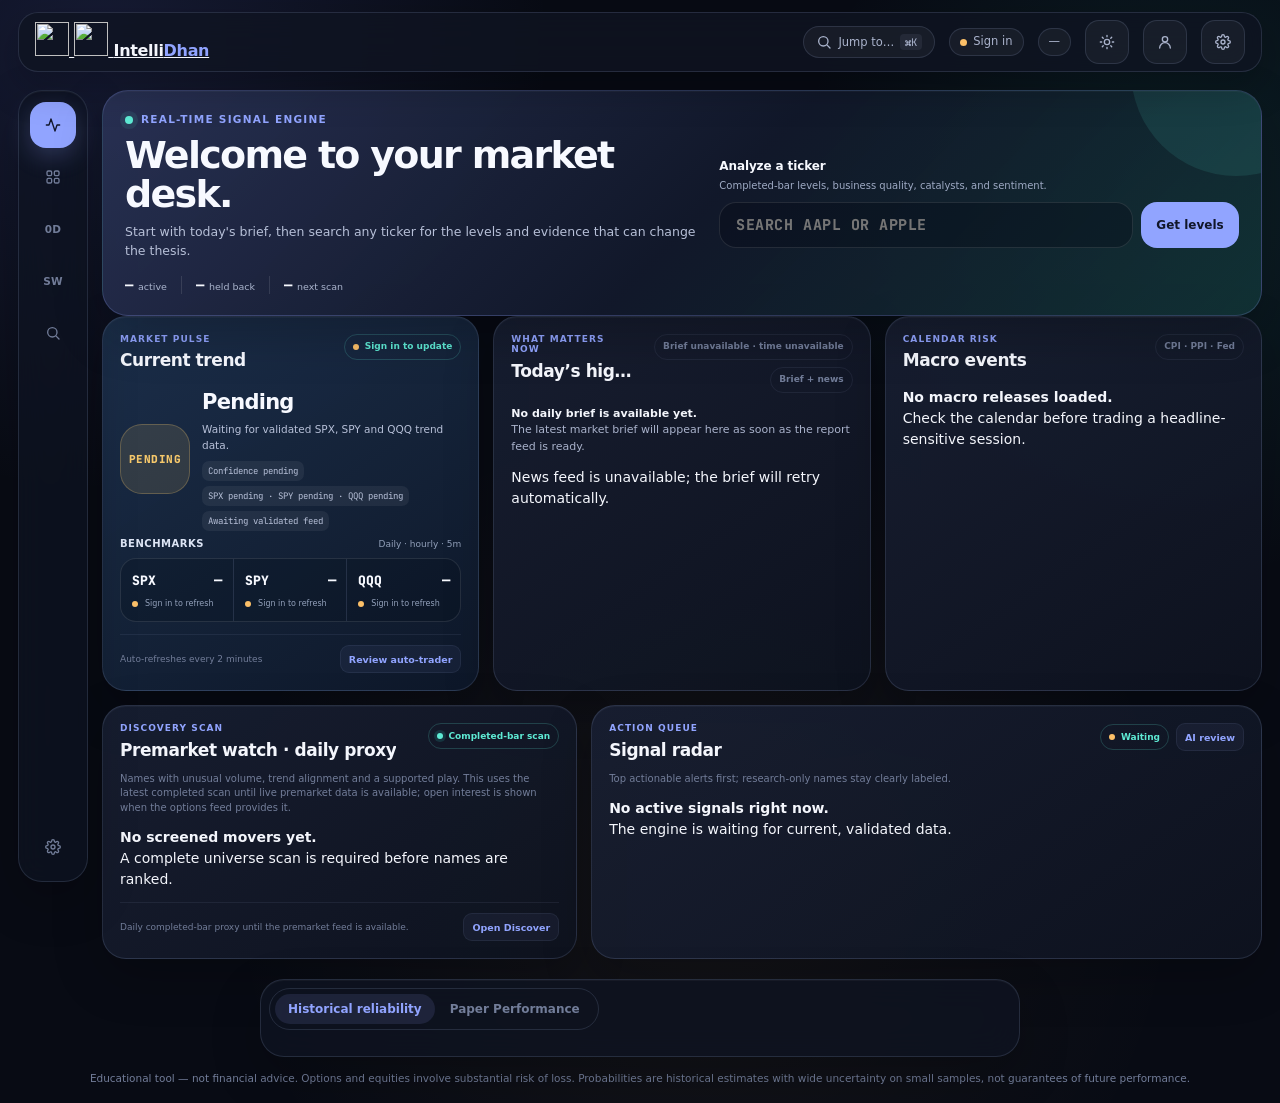
==== commit 29cdbe09: "Fix mobile market status text overlap" ====
--- a/web/index.html
+++ b/web/index.html
@@ -1133,12 +1133,13 @@
 .anchor-strip{display:grid; grid-template-columns:repeat(3,minmax(0,1fr)); gap:11px}
 .anchor-card{position:relative; overflow:hidden; min-height:108px; padding:16px; border:1px solid var(--border); border-radius:22px; background:var(--card-gradient)}
 .anchor-card::after{content:""; position:absolute; width:84px; height:84px; right:-30px; bottom:-42px; border-radius:50%; background:rgba(145,164,255,.08)}
-.anchor-head{display:flex; align-items:center; gap:8px}
-.anchor-symbol{font:800 16px var(--mono)}
+.anchor-head{display:flex; align-items:center; gap:8px; min-width:0}
+.anchor-symbol{display:block; min-width:0; overflow:hidden; text-overflow:ellipsis; white-space:nowrap; font:800 16px var(--mono)}
 .anchor-role{color:var(--text-faint); font-size:10px}
 .anchor-price{display:block; margin-top:13px; font:750 22px var(--mono); letter-spacing:-.025em}
-.anchor-foot{display:flex; align-items:center; gap:7px; margin-top:4px; color:var(--text-faint); font-size:10px}
+.anchor-foot{display:flex; align-items:center; gap:7px; min-width:0; margin-top:4px; color:var(--text-faint); font-size:10px}
 .anchor-foot .dot{width:6px; height:6px}
+.anchor-foot-copy{display:block; min-width:0; overflow:hidden; text-overflow:ellipsis; white-space:nowrap}
 
 .focus-shell{display:grid; grid-template-columns:minmax(0,1fr) 280px; gap:14px; align-items:start}
 .focus-main,.curated-panel,.strategy-shelf{border:1px solid var(--border); border-radius:26px; background:var(--panel-gradient); box-shadow:var(--shadow-card)}
@@ -1390,6 +1391,133 @@
   .focus-main{padding:14px}
   .curated-list{grid-template-columns:1fr}
 }
+
+/* Responsive collision guard: controls must wrap or compress before they
+   can paint outside the viewport. Keep the account and settings actions
+   reachable even when the status chips are hidden at compact widths. */
+@media (max-width:680px){
+  .topbar{gap:8px; overflow:hidden}
+  .topbar #dataHealth,.topbar #session{display:none}
+  .topbar .spacer{flex:1 1 auto; min-width:0}
+  .topbar .cmdk-btn{flex:0 0 auto; padding:5px 9px}
+  .topbar .icon-btn{flex:0 0 40px; width:40px; min-width:40px}
+}
+@media (max-width:480px){
+  .mobile-nav{gap:3px; overflow:hidden; padding:4px}
+  .mobile-nav-item{flex:1 1 0; min-width:0; padding:8px 4px; white-space:nowrap; overflow:hidden; text-overflow:ellipsis}
+}
+
+/* ── Five-pane Today view ─────────────────────────────────────────────
+   One scan path: trend → context → calendar → watch → action. Keep every
+   card bounded so live updates cannot create the overlapping text seen in
+   the older multi-rail home layout. */
+body.signals-home .shell{grid-template-columns:70px minmax(0,1fr)}
+body.signals-home .decision-rail{display:none}
+.today-grid{display:grid; grid-template-columns:repeat(12,minmax(0,1fr)); grid-template-areas:
+  "trend trend trend trend highlights highlights highlights highlights events events events events"
+  "movers movers movers movers movers signals signals signals signals signals signals signals";
+  gap:14px; min-width:0}
+.today-pane{min-width:0; overflow:hidden; padding:17px; border:1px solid var(--border); border-radius:24px; background:var(--panel-gradient); box-shadow:var(--shadow-card)}
+.today-trend-pane{grid-area:trend; background:linear-gradient(145deg,rgba(29,49,77,.94),rgba(14,24,42,.98))}
+.today-highlights-pane{grid-area:highlights}
+.today-events-pane{grid-area:events}
+.today-movers-pane{grid-area:movers}
+.today-signals-pane{grid-area:signals}
+.today-pane-head{display:flex; align-items:flex-start; justify-content:space-between; gap:10px; min-width:0; margin-bottom:13px}
+.today-pane-head>div{min-width:0}
+.today-eyebrow{display:block; color:var(--cyan); font-size:9px; font-weight:850; letter-spacing:.12em; line-height:1.2; text-transform:uppercase}
+.today-pane h2{margin:4px 0 0; overflow:hidden; color:var(--text); font-size:17px; letter-spacing:-.025em; text-overflow:ellipsis; white-space:nowrap}
+.today-trend-pane h2{color:#F7F9FF}
+.today-pane-tag,.today-live{display:inline-flex; align-items:center; gap:6px; flex:none; min-height:26px; padding:5px 8px; border:1px solid var(--border-soft); border-radius:99px; color:var(--text-faint); font-size:9px; font-weight:750; white-space:nowrap}
+.today-live{border-color:rgba(94,234,212,.20); color:var(--teal)}
+.today-live .dot{width:6px; height:6px}
+.today-pane-actions{display:flex; align-items:center; justify-content:flex-end; gap:7px; min-width:0; flex-wrap:wrap}
+.today-link{min-height:28px; padding:5px 8px; border:1px solid var(--border-soft); border-radius:9px; background:rgba(145,164,255,.06); color:var(--cyan); cursor:pointer; font:700 9.5px var(--sans); white-space:nowrap}
+.today-link:hover{border-color:rgba(145,164,255,.42); background:rgba(145,164,255,.11)}
+.today-link:focus-visible{outline:2px solid var(--cyan); outline-offset:2px}
+.today-trend-content{min-height:88px; display:flex; align-items:center}
+.today-loading{padding:14px 0; color:var(--text-faint); font-size:11px; line-height:1.5}
+.today-trend-status{display:flex; align-items:center; gap:12px; min-width:0}
+.today-trend-orb{display:grid; place-items:center; width:70px; height:70px; flex:none; border-radius:22px; font:850 11px var(--mono); letter-spacing:.04em; text-align:center}
+.today-trend-orb.bullish{color:#5EEAD4; background:rgba(94,234,212,.12); box-shadow:inset 0 0 0 1px rgba(94,234,212,.25)}
+.today-trend-orb.bearish{color:#F87171; background:rgba(248,113,113,.12); box-shadow:inset 0 0 0 1px rgba(248,113,113,.25)}
+.today-trend-orb.chop{color:#F6C86B; background:rgba(246,200,107,.12); box-shadow:inset 0 0 0 1px rgba(246,200,107,.25)}
+.today-trend-copy{min-width:0}
+.today-trend-copy strong{display:block; color:#F7F9FF; font-size:21px; letter-spacing:-.035em}
+.today-trend-copy p{max-width:300px; margin:4px 0 0; overflow:hidden; color:#B7C0D8; font-size:10.5px; line-height:1.45; text-overflow:ellipsis}
+.today-trend-meta{display:flex; flex-wrap:wrap; gap:5px; margin-top:8px}
+.today-trend-meta span{padding:4px 6px; border-radius:7px; background:rgba(255,255,255,.06); color:#B7C0D8; font:9px var(--mono)}
+.today-subhead{display:flex; align-items:baseline; justify-content:space-between; gap:8px; margin:5px 0 7px; color:#DDE5F5; font-size:10px; font-weight:800; letter-spacing:.05em; text-transform:uppercase}
+.today-subhead small{color:#92A0BA; font-size:9px; font-weight:500; letter-spacing:0; text-transform:none}
+.today-anchor-strip{border-color:rgba(255,255,255,.10); border-radius:16px; background:rgba(4,9,20,.22); box-shadow:none}
+.today-anchor-strip .anchor-card{min-height:62px; padding:9px 11px}
+.today-anchor-strip .anchor-symbol{font-size:13px; color:#F7F9FF}
+.today-anchor-strip .anchor-price{font-size:14px; color:#F7F9FF}
+.today-anchor-strip .anchor-foot{font-size:8px; color:#92A0BA}
+.today-pane-foot{display:flex; align-items:center; justify-content:space-between; gap:8px; min-width:0; margin-top:12px; padding-top:10px; border-top:1px solid var(--border-soft); color:var(--text-faint); font-size:9px; line-height:1.35}
+.today-pane-foot>span{min-width:0; overflow:hidden; text-overflow:ellipsis; white-space:nowrap}
+.today-pane-note{margin:-5px 0 12px; color:var(--text-faint); font-size:10px; line-height:1.45}
+.today-pane-content{min-width:0}
+.today-highlight-lead{margin:0 0 12px; color:var(--text-dim); font-size:11px; line-height:1.5}
+.today-highlight-lead strong{color:var(--text)}
+.today-highlight-list{display:flex; flex-direction:column; gap:7px}
+.today-highlight-item{display:grid; grid-template-columns:auto minmax(0,1fr); gap:7px; min-width:0; padding:8px 9px; border-radius:12px; background:rgba(145,164,255,.055)}
+.today-highlight-item .dot{margin-top:4px; width:6px; height:6px; background:var(--cyan)}
+.today-highlight-item a{display:block; overflow:hidden; color:var(--text-dim); font-size:10px; line-height:1.35; text-decoration:none; text-overflow:ellipsis; white-space:nowrap}
+.today-highlight-item a:hover{color:var(--cyan)}
+.today-highlight-item small{display:block; margin-top:3px; overflow:hidden; color:var(--text-faint); font-size:8.5px; text-overflow:ellipsis; white-space:nowrap}
+.today-event-list{display:flex; flex-direction:column; gap:7px}
+.today-event{display:grid; grid-template-columns:auto minmax(0,1fr) auto; gap:8px; align-items:center; min-width:0; padding:9px; border-left:2px solid var(--gold); border-radius:10px; background:rgba(246,200,107,.065)}
+.today-event time{color:var(--gold); font:750 9px var(--mono); white-space:nowrap}
+.today-event b{overflow:hidden; color:var(--text); font-size:10px; text-overflow:ellipsis; white-space:nowrap}
+.today-event small{overflow:hidden; color:var(--text-faint); font-size:8.5px; text-align:right; text-overflow:ellipsis; white-space:nowrap}
+.today-mover-list{display:flex; flex-direction:column; gap:6px}
+.today-mover{display:grid; grid-template-columns:auto minmax(0,1fr) auto; gap:9px; align-items:center; min-width:0; padding:9px 10px; border:1px solid transparent; border-radius:12px; background:rgba(255,255,255,.035); color:var(--text); cursor:pointer; text-align:left}
+.today-mover:hover{border-color:var(--border); background:rgba(145,164,255,.07)}
+.today-mover-rank{color:var(--text-faint); font:10px var(--mono)}
+.today-mover-main{min-width:0}
+.today-mover-main b{display:block; font:800 12px var(--mono)}
+.today-mover-main small{display:block; overflow:hidden; color:var(--text-faint); font-size:9px; text-overflow:ellipsis; white-space:nowrap}
+.today-mover-metrics{display:flex; align-items:center; justify-content:flex-end; gap:5px; min-width:0; max-width:100%; overflow:hidden; flex:none}
+.today-mover-metrics span{max-width:86px; overflow:hidden; padding:4px 5px; border-radius:7px; background:rgba(145,164,255,.08); color:var(--text-dim); font:9px var(--mono); text-overflow:ellipsis; white-space:nowrap}
+.today-mover-score{color:var(--cyan)!important}
+.today-signal-list{display:flex; flex-direction:column; gap:7px}
+.today-signal{display:grid; grid-template-columns:auto minmax(0,1fr) auto; gap:9px; align-items:center; min-width:0; padding:10px; border-left:3px solid var(--cyan); border-radius:12px; background:rgba(94,234,212,.055); cursor:pointer}
+.today-signal:hover{background:rgba(94,234,212,.10)}
+.today-signal.held{border-left-color:var(--gold); background:rgba(246,200,107,.055)}
+.today-signal-symbol{font:850 13px var(--mono)}
+.today-signal-copy{min-width:0}
+.today-signal-copy b{display:block; overflow:hidden; font-size:10.5px; text-overflow:ellipsis; white-space:nowrap}
+.today-signal-copy small{display:block; margin-top:3px; overflow:hidden; color:var(--text-faint); font-size:9px; line-height:1.35; text-overflow:ellipsis; white-space:nowrap}
+.today-signal-score{font:800 12px var(--mono); color:var(--cyan); text-align:right}
+.today-signal-score small{display:block; color:var(--text-faint); font:8px var(--sans); text-transform:uppercase}
+.today-legacy{display:none!important}
+body.signals-home .legacy-signal-board{display:none}
+.today-data-quality{margin-top:12px; padding:9px 10px; border-radius:13px}
+.today-data-quality .stat-bubble{width:24px; height:24px}
+.today-data-quality p{font-size:9px}
+
+@media (max-width:1180px){
+  .today-grid{grid-template-areas:"trend trend trend trend highlights highlights highlights highlights events events events events" "movers movers movers movers movers movers signals signals signals signals signals signals"}
+}
+@media (max-width:900px){
+  body.signals-home .shell{grid-template-columns:1fr}
+  .today-grid{grid-template-columns:repeat(2,minmax(0,1fr)); grid-template-areas:"trend trend" "highlights events" "movers movers" "signals signals"}
+}
+@media (max-width:600px){
+  .today-grid{grid-template-columns:1fr; grid-template-areas:"trend" "highlights" "events" "movers" "signals"; gap:10px}
+  .today-pane{padding:14px; border-radius:20px}
+  .today-pane-head{margin-bottom:10px}
+  .today-pane h2{font-size:16px}
+  .today-trend-status{gap:9px}
+  .today-trend-orb{width:58px; height:58px; border-radius:18px; font-size:9px}
+  .today-trend-copy strong{font-size:18px}
+  .today-anchor-strip .anchor-card{padding:8px 7px}
+  .today-anchor-strip .anchor-role{display:none}
+  .today-anchor-strip .anchor-foot{font-size:7.5px}
+  .today-pane-actions{gap:5px}
+  .today-mover-metrics span:nth-child(2){display:none}
+}
 </style>
 <link rel="stylesheet" href="/assets/brand/intellidhan-theme.css">
 <script>try{if(localStorage.getItem("id-theme")==="light")document.documentElement.dataset.theme="light"}catch(e){}</script>
@@ -1479,43 +1607,57 @@
       </div>
     </section>
 
-    <section class="anchor-strip" id="focusAnchors" aria-label="SPX, SPY and QQQ market pulse">
-      <div class="anchor-card"><div class="anchor-head"><span class="anchor-symbol">SPX</span><span class="anchor-role">Broad market</span></div><span class="anchor-price">—</span><div class="anchor-foot"><span class="dot"></span>Loading current context</div></div>
-      <div class="anchor-card"><div class="anchor-head"><span class="anchor-symbol">SPY</span><span class="anchor-role">Liquidity proxy</span></div><span class="anchor-price">—</span><div class="anchor-foot"><span class="dot"></span>Loading current context</div></div>
-      <div class="anchor-card"><div class="anchor-head"><span class="anchor-symbol">QQQ</span><span class="anchor-role">Growth leadership</span></div><span class="anchor-price">—</span><div class="anchor-foot"><span class="dot"></span>Loading current context</div></div>
+    <section class="today-grid" aria-label="Today's market overview">
+      <article class="today-pane today-trend-pane" aria-labelledby="todayTrendTitle">
+        <div class="today-pane-head"><div><span class="today-eyebrow">Market pulse</span><h2 id="todayTrendTitle">Current trend</h2></div><span class="today-live" id="focusRefreshStatus" role="status" aria-live="polite"><span class="dot live"></span>Updating</span></div>
+        <div id="todayTrend" class="today-trend-content"><div class="today-loading">Reading SPX, SPY and QQQ…</div></div>
+        <div class="today-subhead"><span>Benchmarks</span><small>Daily · hourly · 5m</small></div>
+        <section class="anchor-strip today-anchor-strip" id="focusAnchors" aria-label="SPX, SPY and QQQ market pulse">
+          <div class="anchor-card"><div class="anchor-head"><span class="anchor-symbol">SPX</span><span class="anchor-role">Broad market</span></div><span class="anchor-price">—</span><div class="anchor-foot"><span class="dot"></span><span class="anchor-foot-copy">Loading</span></div></div>
+          <div class="anchor-card"><div class="anchor-head"><span class="anchor-symbol">SPY</span><span class="anchor-role">Liquidity proxy</span></div><span class="anchor-price">—</span><div class="anchor-foot"><span class="dot"></span><span class="anchor-foot-copy">Loading</span></div></div>
+          <div class="anchor-card"><div class="anchor-head"><span class="anchor-symbol">QQQ</span><span class="anchor-role">Growth leadership</span></div><span class="anchor-price">—</span><div class="anchor-foot"><span class="dot"></span><span class="anchor-foot-copy">Loading</span></div></div>
+        </section>
+        <div class="today-pane-foot"><span>Auto-refreshes every 2 minutes</span><button class="today-link" type="button" onclick="openAutotrade()">Review auto-trader</button></div>
+        <section class="data-quality-notice today-data-quality" id="dataQualityNotice" role="status" aria-live="polite" hidden>
+          <span class="stat-bubble"><svg class="icon"><use href="#i-alert"/></svg></span>
+          <div><b id="dataQualityTitle">Market data paused</b><p id="dataQualityDetail"></p><div class="data-quality-symbols" id="dataQualitySymbols"></div></div>
+        </section>
+      </article>
+
+      <article class="today-pane today-highlights-pane" aria-labelledby="todayHighlightsTitle">
+        <div class="today-pane-head"><div><span class="today-eyebrow">What matters now</span><h2 id="todayHighlightsTitle">Today’s highlights</h2></div><div class="today-pane-actions"><span class="today-pane-tag" id="todayBriefStatus">Brief pending</span><span class="today-pane-tag">Brief + news</span></div></div>
+        <div id="todayHighlights" class="today-pane-content"><div class="today-loading">Loading the daily brief…</div></div>
+      </article>
+
+      <article class="today-pane today-events-pane" aria-labelledby="todayEventsTitle">
+        <div class="today-pane-head"><div><span class="today-eyebrow">Calendar risk</span><h2 id="todayEventsTitle">Macro events</h2></div><span class="today-pane-tag">CPI · PPI · Fed</span></div>
+        <div id="todayEvents" class="today-pane-content"><div class="today-loading">Loading economic events…</div></div>
+      </article>
+
+      <article class="today-pane today-movers-pane" aria-labelledby="todayMoversTitle">
+        <div class="today-pane-head"><div><span class="today-eyebrow">Discovery scan</span><h2 id="todayMoversTitle">Premarket watch · daily proxy</h2></div><span class="today-live"><span class="dot live"></span>Completed-bar scan</span></div>
+        <p class="today-pane-note">Names with unusual volume, trend alignment and a supported play. This uses the latest completed scan until live premarket data is available; open interest is shown when the options feed provides it.</p>
+        <div id="todayMovers" class="today-pane-content"><div class="today-loading">Building the watchlist…</div></div>
+        <div class="today-pane-foot"><span id="todayMoversMeta">Daily proxy until the premarket feed is available.</span><button class="today-link" type="button" data-view="discover">Open Discover</button></div>
+      </article>
+
+      <article class="today-pane today-signals-pane" aria-labelledby="todaySignalsTitle">
+        <div class="today-pane-head"><div><span class="today-eyebrow">Action queue</span><h2 id="todaySignalsTitle">Signal radar</h2></div><div class="today-pane-actions"><span class="today-live" id="todaySignalStatus"><span class="dot live"></span>Live</span><button class="today-link" id="curateFocusButton" type="button" onclick="curateFocusWithAI()">AI review</button></div></div>
+        <p class="today-pane-note">Top actionable alerts first; research-only names stay clearly labeled.</p>
+        <div id="todaySignals" class="today-signal-list" aria-live="polite"><div class="today-loading">Waiting for current signals…</div></div>
+      </article>
     </section>
 
-    <section class="daily-setup" id="dailySetup" aria-labelledby="dailySetupTitle" hidden>
-      <div class="daily-loading">Loading today's analysis and setup…</div>
-    </section>
-
-    <section class="focus-shell" aria-label="Current focus and curated watchlist">
-      <div class="focus-main">
-        <div class="focus-heading">
-          <div class="focus-heading-copy"><h2>Top 3 in focus</h2><p>Deterministic setup rank first; filings, news and social context enrich—but never override—the market evidence.</p></div>
-          <div class="focus-actions">
-            <span class="focus-live-status" id="focusRefreshStatus" role="status" aria-live="polite"><span class="dot live"></span>Auto-updating · —</span>
-            <button class="focus-button primary" id="curateFocusButton" type="button" onclick="curateFocusWithAI()"><svg class="icon"><use href="#i-bookmark"/></svg>Run AI curation</button>
-          </div>
-        </div>
-        <div class="focus-grid" id="focusGrid" aria-live="polite"><div class="empty">Building the current focus list…</div></div>
-        <details class="curated-panel">
-          <summary><span><b id="curatedTitle">Curated radar</b><small>Expand the wider research watchlist</small></span><svg class="icon"><use href="#i-chevron-right"/></svg></summary>
-          <div class="curated-body">
-            <p>Current research candidates across the configured universe. Open a name for the complete dossier.</p>
-            <div class="curated-list" id="curatedFocusList"><div class="empty">Loading candidates…</div></div>
-            <div class="feed-stack" id="focusFeedStatus" aria-label="Research feed status"></div>
-          </div>
-        </details>
-      </div>
-    </section>
-
-    <section class="data-quality-notice" id="dataQualityNotice" role="status" aria-live="polite" hidden>
-      <span class="stat-bubble"><svg class="icon"><use href="#i-alert"/></svg></span>
-      <div><b id="dataQualityTitle">Market data paused</b><p id="dataQualityDetail"></p><div class="data-quality-symbols" id="dataQualitySymbols"></div></div>
-    </section>
-
-    <section class="panel signal-board" aria-labelledby="signalBoardTitle">
+    <div class="today-legacy" hidden aria-hidden="true">
+      <section class="daily-setup" id="dailySetup" aria-labelledby="dailySetupTitle" hidden><div class="daily-loading">Loading today's analysis and setup…</div></section>
+      <div class="focus-grid" id="focusGrid"><div class="empty">Building the current focus list…</div></div>
+      <details class="curated-panel"><summary>Curated radar</summary><div class="curated-list" id="curatedFocusList"><div class="empty">Loading candidates…</div></div></details>
+      <div id="focusFeedStatus"></div>
+      <section class="panel" id="briefPanel" hidden><div id="briefBody"></div></section>
+      <div id="macroNews"><div class="empty">Loading headlines…</div></div><span id="macroFeedState">Loading</span>
+    </div>
+
+    <section class="panel signal-board legacy-signal-board" aria-labelledby="signalBoardTitle">
       <div class="section-heading">
         <div class="section-heading-copy">
           <h2 id="signalBoardTitle">Your signal cards</h2>
@@ -1741,16 +1883,6 @@
   </main>
 
   <aside class="decision-rail" aria-label="Daily context">
-    <section class="panel" id="briefPanel" hidden>
-      <div class="panel-head"><h2>Engine focus</h2></div>
-      <div id="briefBody"></div>
-    </section>
-
-    <section class="panel macro-feed-panel" aria-labelledby="macroFeedTitle">
-      <div class="macro-feed-head"><div><h2 id="macroFeedTitle">Macro pulse</h2><p>Relevant headlines for today’s context.</p></div><span class="feed-state" id="macroFeedState">Loading</span></div>
-      <div id="macroNews" aria-live="polite"><div class="empty">Loading headlines…</div></div>
-    </section>
-
     <section class="panel autotrade-panel" aria-labelledby="autotradeTitle">
       <div class="panel-head"><h2 id="autotradeTitle">Auto-trader</h2><span class="auto-mode simulation" id="autotradeMode">SIMULATION</span></div>
       <div class="auto-stats">
@@ -2123,7 +2255,7 @@
   anchors.innerHTML=(focusData.anchors||[]).map(item=>`<article class="anchor-card">
     <div class="anchor-head"><span class="anchor-symbol">${esc(item.symbol)}</span><span class="anchor-role">${esc(roles[item.symbol]||"Benchmark")}</span></div>
     <span class="anchor-price">${item.price==null?"—":`$${esc(fmtMoney(item.price))}`}</span>
-    <div class="anchor-foot" title="${esc(item.status==="INDICATIVE"?`Checked ${fmtQuoteTime(item.observed_at)}; provider price timestamp unavailable`:item.as_of||item.observed_at||item.status)}"><span class="dot ${item.status==="AVAILABLE"?"live":item.status==="INDICATIVE"||item.status==="STALE"?"warn":"down"}"></span>${esc(item.status==="AVAILABLE"?`${item.source||"market feed"} · ${fmtQuoteTime(item.as_of)}`:item.status==="INDICATIVE"?`${item.source||"market feed"} · indicative`:item.status==="STALE"?"Last-known value":"Feed unavailable")}</div>
+    <div class="anchor-foot" title="${esc(item.status==="INDICATIVE"?`Checked ${fmtQuoteTime(item.observed_at)}; provider price timestamp unavailable`:item.as_of||item.observed_at||item.status)}"><span class="dot ${item.status==="AVAILABLE"?"live":item.status==="INDICATIVE"||item.status==="STALE"?"warn":"down"}"></span><span class="anchor-foot-copy">${esc(item.status==="AVAILABLE"?`${item.source||"market feed"} · ${fmtQuoteTime(item.as_of)}`:item.status==="INDICATIVE"?`${item.source||"market feed"} · indicative`:item.status==="STALE"?"Last-known value":"Feed unavailable")}</span></div>
   </article>`).join("");
   const rows=focusData.focus||[];
   grid.innerHTML=rows.length?rows.map((row,index)=>{
@@ -2160,6 +2292,7 @@
   curated.querySelectorAll("[data-curated-symbol]").forEach(button=>button.addEventListener("click",()=>analyzeCandidate(button.dataset.curatedSymbol)));
   const refreshStatus=document.getElementById("focusRefreshStatus");
   if(refreshStatus&&focusData.generated_at){ refreshStatus.classList.remove("loading"); refreshStatus.innerHTML=`<span class="dot live"></span>Scan checked · ${esc(fmtAge(focusData.generated_at))}`; }
+  renderTodayPanes();
 }
 async function refreshFocus(force=false){
   if(!ownerAuthenticated){ focusData=null; return; }
@@ -2261,7 +2394,7 @@
   document.getElementById("dailySetup").hidden=true;
   document.getElementById("contextPanel").hidden=true;
   document.getElementById("riskPanel").hidden=true;
-  document.getElementById("focusAnchors").innerHTML=["SPX","SPY","QQQ"].map(symbol=>`<article class="anchor-card"><div class="anchor-head"><span class="anchor-symbol">${symbol}</span></div><span class="anchor-price">—</span><div class="anchor-foot"><span class="dot warn"></span>Sign in to refresh</div></article>`).join("");
+  document.getElementById("focusAnchors").innerHTML=["SPX","SPY","QQQ"].map(symbol=>`<article class="anchor-card"><div class="anchor-head"><span class="anchor-symbol">${symbol}</span></div><span class="anchor-price">—</span><div class="anchor-foot"><span class="dot warn"></span><span class="anchor-foot-copy">Sign in to refresh</span></div></article>`).join("");
   document.getElementById("focusGrid").innerHTML=`<div class="empty">Sign in to build the current focus list.</div>`;
   document.getElementById("curatedFocusList").innerHTML=`<div class="empty">Sign in to load candidates.</div>`;
   document.getElementById("focusFeedStatus").replaceChildren();
@@ -2335,6 +2468,7 @@
   renderRisk(s);
   render0dteView(s);
   renderSwingView(s);
+  renderTodayPanes();
 }
 
 function renderOverview(s){
@@ -2537,21 +2671,88 @@
   document.querySelectorAll(".sym-row[data-symbol]").forEach(row=>row.addEventListener("click",()=>selectSymbol(row.dataset.symbol)));
 }
 
+function trendVote(value){
+  return value==="STRONG_UP"?2:value==="UP"?1:value==="STRONG_DOWN"?-2:value==="DOWN"?-1:0;
+}
+function trendWord(value){
+  return value==="STRONG_UP"?"Strong up":value==="UP"?"Up":value==="STRONG_DOWN"?"Strong down":value==="DOWN"?"Down":"Chop";
+}
+function renderTodayPanes(){
+  const trendHost=document.getElementById("todayTrend"), highlightsHost=document.getElementById("todayHighlights"), eventsHost=document.getElementById("todayEvents"), moversHost=document.getElementById("todayMovers"), signalsHost=document.getElementById("todaySignals");
+  if(!trendHost||!highlightsHost||!eventsHost||!moversHost||!signalsHost) return;
+
+  const benchmarkSymbols=["SPX","SPY","QQQ"], timeframes=["D","1H","5m"];
+  const trendRows=benchmarkSymbols.map(symbol=>{
+    const data=lastState?.symbols?.[symbol], matrix=data?.matrix||{}, quality=symbolDataQuality(lastState,symbol);
+    const blocked=quality?.actionable===false||["QUARANTINED","WAITING","STALE"].includes(quality?.status);
+    const states=blocked?[]:timeframes.map(tf=>matrix[tf]).filter(Boolean);
+    const vote=states.reduce((sum,state)=>sum+trendVote(state),0);
+    return {symbol, states, vote, data, blocked};
+  });
+  const votes=trendRows.flatMap(row=>row.states.map(trendVote));
+  const total=votes.reduce((sum,value)=>sum+value,0), maxVotes=Math.max(votes.length*2,1), normalized=total/maxVotes;
+  const feedPaused=lastState?.readiness?.ok===false;
+  const trend=votes.length&&!feedPaused?(normalized>=.24?"BULLISH":normalized<=-.24?"BEARISH":"CHOP"):"PENDING";
+  const trendClass=trend==="PENDING"?"chop":trend.toLowerCase();
+  const confidence=votes.length?Math.round(Math.abs(total)/maxVotes*100):null;
+  const read=feedPaused?"Trend is paused until market data passes validation.":trend==="BULLISH"?"Buyers are leading across the benchmark stack.":trend==="BEARISH"?"Sellers are leading across the benchmark stack.":trend==="CHOP"?"Timeframes are mixed; wait for confirmation instead of forcing a trade.":"Waiting for validated SPX, SPY and QQQ trend data.";
+  const benchmarkDetail=trendRows.map(row=>`${row.symbol} ${row.states.length?trendWord(row.states[0]):"pending"}`).join(" · ");
+  trendHost.innerHTML=`<div class="today-trend-status"><span class="today-trend-orb ${trendClass}">${trend}</span><div class="today-trend-copy"><strong>${trend[0]+trend.slice(1).toLowerCase()}</strong><p>${esc(read)}</p><div class="today-trend-meta"><span>${feedPaused?"Data paused":confidence==null?"Confidence pending":`${confidence}% alignment`}</span><span>${esc(benchmarkDetail||"Benchmark matrix pending")}</span><span>${briefing?.bias?`Desk bias · ${esc(plainBriefingText(briefing.bias))}`:"Awaiting validated feed"}</span></div></div></div>`;
+
+  const summary=(dailyBrief?.summary||[]).filter(Boolean);
+  const headline=dailyBrief?.headline||"No daily brief is available yet.";
+  const briefLine=summary[0]||dailyBrief?.notice||"The latest market brief will appear here as soon as the report feed is ready.";
+  const briefStatus=String(dailyBrief?.status||"UNAVAILABLE").toUpperCase(), briefFreshness=dailyBrief?.freshness_label||(briefStatus==="CURRENT"?"Current brief":briefStatus==="STALE"?"Stale brief":"Brief unavailable");
+  const briefGenerated=dailyBrief?.generated_at?new Date(dailyBrief.generated_at).toLocaleString([], {month:"short",day:"numeric",hour:"numeric",minute:"2-digit",timeZoneName:"short"}):"time unavailable";
+  const briefStatusHost=document.getElementById("todayBriefStatus");
+  if(briefStatusHost) briefStatusHost.textContent=`${briefFreshness} · ${briefGenerated}`;
+  const newsItems=(macroNews?.items||[]).slice(0,3);
+  highlightsHost.innerHTML=`<p class="today-highlight-lead"><strong>${esc(headline)}</strong><br>${esc(briefLine)}</p>${newsItems.length?`<div class="today-highlight-list">${newsItems.map(item=>`<div class="today-highlight-item"><span class="dot"></span><div><a href="${esc(item.link||"#")}" target="_blank" rel="noopener noreferrer">${esc(item.title||"Market headline")}</a><small>${esc(item.source||"Market feed")}${item.published_at?` · ${esc(fmtNewsTime(item.published_at))}`:""}</small></div></div>`).join("")}</div>`:`<div class="today-empty">News feed is unavailable; the brief will retry automatically.</div>`}`;
+
+  const events=(dailyBrief?.economic_events||[]).slice(0,6);
+  eventsHost.innerHTML=events.length?`<div class="today-event-list">${events.map(event=>{
+    const time=event.time_et||event.time||"Time pending", title=event.event||event.name||"Macro release", detail=event.forecast_vs_previous||event.forecast||event.previous||event.impact||"Watch volatility";
+    return `<div class="today-event"><time>${esc(time)}</time><b>${esc(title)}</b><small>${esc(detail)}</small></div>`;
+  }).join("")}</div>`:`<div class="today-empty"><b>No macro releases loaded.</b><br>Check the calendar before trading a headline-sensitive session.</div>`;
+
+  const movers=(focusData?.curated_watchlist||[]).slice(0,6);
+  moversHost.innerHTML=movers.length?`<div class="today-mover-list">${movers.map((row,index)=>{
+    const play=row.best_play||{}, rvol=finiteNumber(row.volume_ratio_5d_to_prior_20d), oi=finiteNumber(row.open_interest??row.options_open_interest??row.oi), trendLabel=String(play.status||"WATCH").replaceAll("_"," ");
+    return `<button class="today-mover" type="button" data-today-mover="${esc(row.symbol)}"><span class="today-mover-rank">${index+1}</span><span class="today-mover-main"><b>${esc(row.symbol)}</b><small>${esc(play.label||trendLabel||"Research watch")}</small></span><span class="today-mover-metrics"><span>${rvol==null?"RVOL —":`RVOL ${rvol.toFixed(2)}×`}</span><span>${oi==null?"OI —":`OI ${Math.round(oi).toLocaleString()}`}</span><span class="today-mover-score">${play.eligible?Math.round(play.score||0):"—"}</span></span></button>`;
+  }).join("")}</div>`:`<div class="today-empty"><b>No screened movers yet.</b><br>A complete universe scan is required before names are ranked.</div>`;
+  const moverMeta=document.getElementById("todayMoversMeta");
+  if(moverMeta) moverMeta.textContent=focusData?.generated_at?`Completed-bar scan · ${fmtAge(focusData.generated_at)} · OI when available` : "Daily completed-bar proxy until the premarket feed is available.";
+
+  const alerts=lastState&&!feedPaused?orderedAlerts(lastState).slice(0,3):[];
+  const fallback=(focusData?.focus||[]).slice(0,3);
+  signalsHost.innerHTML=alerts.length?alerts.map(alert=>{
+    const pct=finiteNumber(alert.confidence), confidence=pct==null?"—":`${Math.round((pct<=1?pct*100:pct))}%`;
+    return `<button class="today-signal" type="button" data-today-alert="${esc(alert.alert_id)}"><span class="today-signal-symbol">${esc(alert.symbol)}</span><span class="today-signal-copy"><b>${esc(alert.strategy||alert.status||"Active signal")}</b><small>${esc(alert.thesis||alert.invalidation||"Review the complete plan before acting.")}</small></span><span class="today-signal-score">${confidence}<small>confidence</small></span></button>`;
+  }).join(""):`<div class="today-empty"><b>No active signals right now.</b><br>${fallback.length?"Top research names are shown below while the engine waits for confirmation.":"The engine is waiting for current, validated data."}</div>${fallback.length?`<div class="today-signal-list">${fallback.map((row,index)=>{const play=row.best_play||{}, rvol=finiteNumber(row.volume_ratio_5d_to_prior_20d); return `<button class="today-signal held" type="button" data-today-mover="${esc(row.symbol)}"><span class="today-signal-symbol">${esc(row.symbol)}</span><span class="today-signal-copy"><b>${esc(play.label||"Research watch")}</b><small>${esc(play.confirmation||"No active confirmation")}${rvol==null?"":` · RVOL ${rvol.toFixed(2)}×`}</small></span><span class="today-signal-score">${play.eligible?Math.round(play.score||0):"—"}<small>rank</small></span></button>`;}).join("")}</div>`:""}`;
+  const signalStatus=document.getElementById("todaySignalStatus");
+  if(signalStatus) signalStatus.innerHTML=`<span class="dot ${alerts.length?"live":"warn"}"></span>${alerts.length?`${alerts.length} active`:"Waiting"}`;
+  moversHost.querySelectorAll("[data-today-mover]").forEach(button=>button.addEventListener("click",()=>analyzeCandidate(button.dataset.todayMover)));
+  signalsHost.querySelectorAll("[data-today-mover]").forEach(button=>button.addEventListener("click",()=>analyzeCandidate(button.dataset.todayMover)));
+  signalsHost.querySelectorAll("[data-today-alert]").forEach(button=>button.addEventListener("click",()=>selectAlert(button.dataset.todayAlert)));
+}
+
 function renderBriefing(){
   const panel = document.getElementById("briefPanel");
-  if(!briefing){ panel.hidden = true; return; }
+  if(!briefing){ panel.hidden = true; renderTodayPanes(); return; }
   panel.hidden = false;
   const biasColor = briefing.bias === "RISK-ON" ? "var(--teal)" : briefing.bias === "RISK-OFF" ? "var(--red)" : "var(--text-dim)";
   document.getElementById("briefBody").innerHTML = `
     <div class="brief-bias"><b style="color:${biasColor}">${briefing.bias}</b><span class="num" style="color:var(--text-faint)">D-trend ${briefing.bias_score>0?'+':''}${briefing.bias_score}</span></div>
     <ul class="brief-plan">${(briefing.game_plan||[]).map(p=>`<li>${esc(plainBriefingText(p))}</li>`).join("")}</ul>
     <div style="margin-top:8px;color:var(--gold);font-size:11.5px">${esc(briefing.discipline_card||"")}</div>`;
+  renderTodayPanes();
 }
 function renderMacroNews(){
   const output=document.getElementById("macroNews"), state=document.getElementById("macroFeedState");
   if(!macroNews || !macroNews.items?.length){
     state.textContent="Unavailable"; state.className="feed-state warn";
     output.innerHTML=`<div class="empty"><b>Headlines are unavailable</b>The feed will retry automatically. News never creates a signal.</div>`;
+    renderTodayPanes();
     return;
   }
   state.textContent=macroNews.as_of?`Updated ${fmtAge(macroNews.as_of)}`:"Cached";
@@ -2562,13 +2763,14 @@
       <span class="macro-item-title">${esc(item.title)}</span>
       ${item.summary?`<span class="macro-item-summary">${esc(item.summary)}</span>`:""}
     </a>`).join("");
+  renderTodayPanes();
 }
 function renderDailyBrief(){
   const panel=document.getElementById("dailySetup");
   const heroSummary=document.getElementById("deskSummary");
-  if(!ownerAuthenticated||!dailyBrief){ panel.hidden=true; panel.replaceChildren(); dailyBriefRenderKey=null; heroSummary.textContent="Start with today's brief, then search any ticker for the levels and evidence that can change the thesis."; return; }
+  if(!ownerAuthenticated||!dailyBrief){ panel.hidden=true; panel.replaceChildren(); dailyBriefRenderKey=null; heroSummary.textContent="Start with today's brief, then search any ticker for the levels and evidence that can change the thesis."; renderTodayPanes(); return; }
   const nextRenderKey=JSON.stringify(dailyBrief);
-  if(!panel.hidden&&dailyBriefRenderKey===nextRenderKey) return;
+  if(!panel.hidden&&dailyBriefRenderKey===nextRenderKey){ renderTodayPanes(); return; }
   dailyBriefRenderKey=nextRenderKey;
   panel.hidden=false; panel.removeAttribute("aria-busy");
   const status=String(dailyBrief.status||"UNAVAILABLE").toUpperCase();
@@ -2611,6 +2813,7 @@
     </div>
     <div class="daily-risk-strip"><div><h3>Main risk to respect</h3><p>${esc(risk)}</p></div><div><h3>Data check</h3><small>${esc(limitation)}</small></div></div>`;
   panel.querySelectorAll("[data-daily-symbol]").forEach(button=>button.addEventListener("click",()=>analyzeCandidate(button.dataset.dailySymbol)));
+  renderTodayPanes();
 }
 function plainBriefingText(value){
   return String(value||"").replaceAll("calibrated","historically validated").replaceAll("calibration","historical reliability").replaceAll("auction","market balance");
@@ -2917,9 +3120,11 @@
 
 // ── Module views (0DTE / Swings) ─────────────────────────────────────
 let activeView = "signals", selectedSwingSymbol = null;
+document.body.classList.add("signals-home");
 function switchView(view){
   activeView = view;
   document.body.classList.toggle("analysis-view",view==="analysis"||view==="discover");
+  document.body.classList.toggle("signals-home",view==="signals");
   document.querySelectorAll("[data-view]").forEach(b=>{
     const on = b.dataset.view === view;
     b.classList.toggle("active", on);
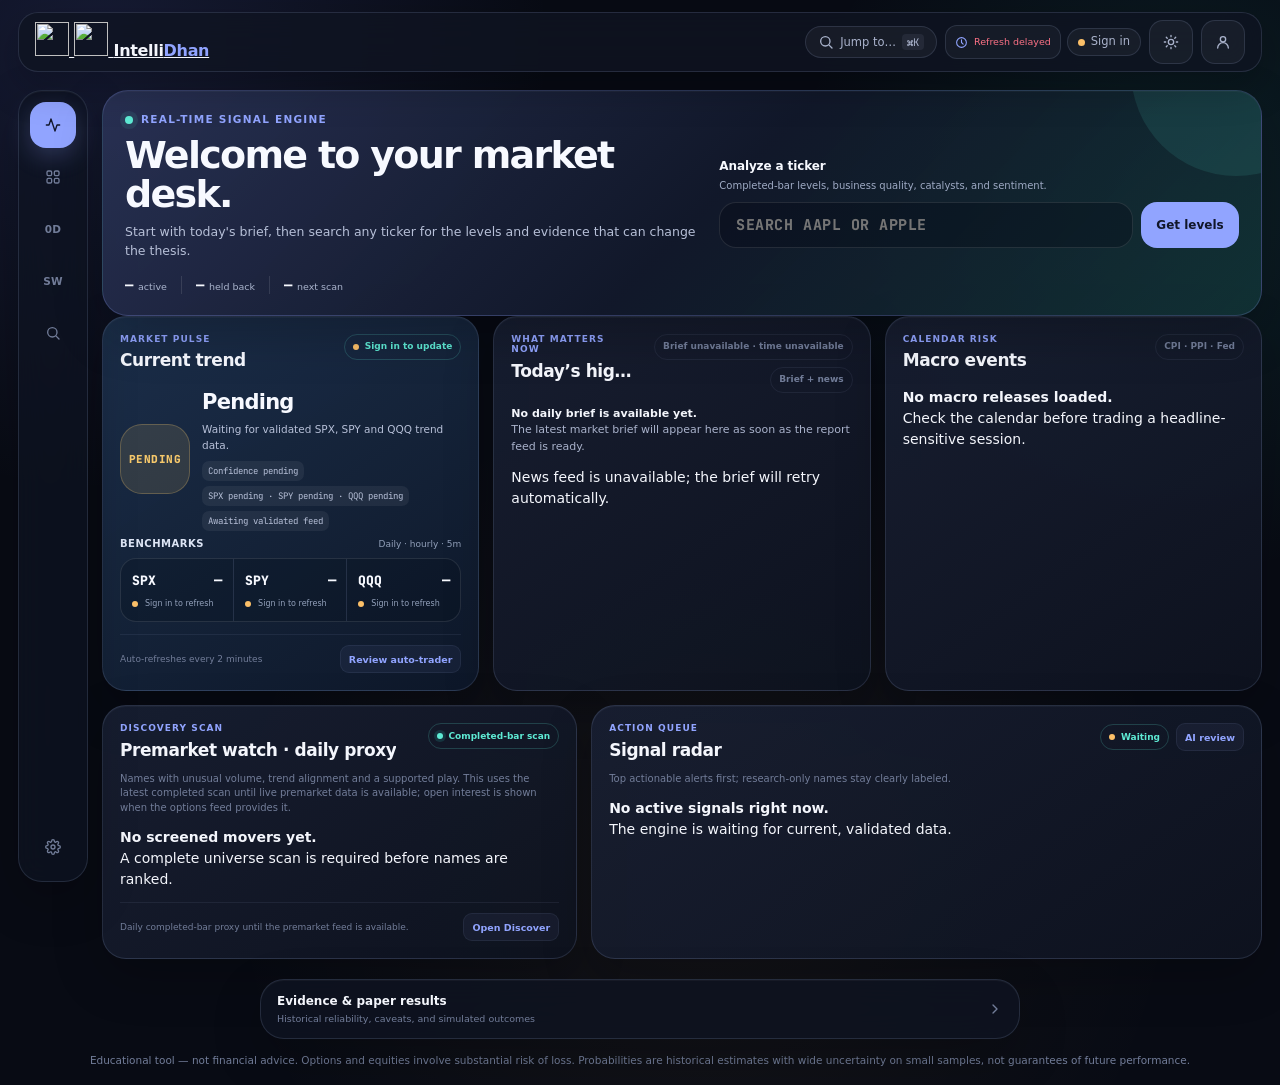
==== commit a565b92a: "Refine terminal UX and automatic refresh" ====
--- a/web/index.html
+++ b/web/index.html
@@ -1133,13 +1133,12 @@
 .anchor-strip{display:grid; grid-template-columns:repeat(3,minmax(0,1fr)); gap:11px}
 .anchor-card{position:relative; overflow:hidden; min-height:108px; padding:16px; border:1px solid var(--border); border-radius:22px; background:var(--card-gradient)}
 .anchor-card::after{content:""; position:absolute; width:84px; height:84px; right:-30px; bottom:-42px; border-radius:50%; background:rgba(145,164,255,.08)}
-.anchor-head{display:flex; align-items:center; gap:8px; min-width:0}
-.anchor-symbol{display:block; min-width:0; overflow:hidden; text-overflow:ellipsis; white-space:nowrap; font:800 16px var(--mono)}
+.anchor-head{display:flex; align-items:center; gap:8px}
+.anchor-symbol{font:800 16px var(--mono)}
 .anchor-role{color:var(--text-faint); font-size:10px}
 .anchor-price{display:block; margin-top:13px; font:750 22px var(--mono); letter-spacing:-.025em}
-.anchor-foot{display:flex; align-items:center; gap:7px; min-width:0; margin-top:4px; color:var(--text-faint); font-size:10px}
+.anchor-foot{display:flex; align-items:center; gap:7px; margin-top:4px; color:var(--text-faint); font-size:10px}
 .anchor-foot .dot{width:6px; height:6px}
-.anchor-foot-copy{display:block; min-width:0; overflow:hidden; text-overflow:ellipsis; white-space:nowrap}
 
 .focus-shell{display:grid; grid-template-columns:minmax(0,1fr) 280px; gap:14px; align-items:start}
 .focus-main,.curated-panel,.strategy-shelf{border:1px solid var(--border); border-radius:26px; background:var(--panel-gradient); box-shadow:var(--shadow-card)}
@@ -1366,10 +1365,48 @@
 .bottom-drawer{max-width:760px; margin-left:auto; margin-right:auto}
 .bd-body{padding-top:2px}
 
+/* ── Modern terminal refinement ───────────────────────────────────────
+   Keep one quiet command bar, one action per candidate, and progressive
+   disclosure for secondary evidence. The market state never sits beneath
+   another sticky layer. */
+.sr-only{position:absolute!important; width:1px!important; height:1px!important; padding:0!important; margin:-1px!important; overflow:hidden!important; clip:rect(0,0,0,0)!important; white-space:nowrap!important; border:0!important}
+.topbar{gap:8px; overflow:visible}
+.topbar .spacer{min-width:10px}
+.topbar-status{display:flex; align-items:center; gap:6px; min-width:0}
+.refresh-status{display:inline-flex; align-items:center; gap:6px; min-height:34px; padding:6px 9px; border:1px solid var(--border); border-radius:12px; background:var(--tint-c); color:var(--text-faint); font-size:9.5px; white-space:nowrap}
+.refresh-status .icon{width:13px; height:13px; color:var(--cyan)}
+.refresh-status.refreshing .icon{animation:refresh-turn 900ms linear infinite}
+.refresh-status.failed{color:var(--red)}
+@keyframes refresh-turn{to{transform:rotate(360deg)}}
+.mobile-desk-control{display:flex; flex:1 0 auto; min-width:78px}
+.mobile-desk-control select{width:100%; min-height:36px; padding:8px 25px 8px 10px; border:0; border-radius:13px; background:transparent; color:var(--text-faint); cursor:pointer; font:700 10.5px var(--sans); text-align:center}
+.mobile-desk-control:has(select:not([data-empty="true"])){border-radius:13px; background:var(--cyan)}
+.mobile-desk-control:has(select:not([data-empty="true"])) select{color:var(--on-accent)}
+.focus-card-actions.single{justify-content:flex-end}
+.focus-card-actions.single button{flex:0 1 auto; min-width:128px; padding-inline:12px; color:var(--cyan)}
+.focus-card-actions.single .icon{width:13px; height:13px}
+.bottom-drawer{display:block}
+.bottom-drawer-summary{display:flex; align-items:center; gap:12px; min-height:58px; padding:10px 16px; cursor:pointer; list-style:none}
+.bottom-drawer-summary::-webkit-details-marker{display:none}
+.bottom-drawer-summary>span{min-width:0; flex:1}
+.bottom-drawer-summary b{display:block; font-size:12px}
+.bottom-drawer-summary small{display:block; margin-top:2px; color:var(--text-faint); font-size:9.5px}
+.bottom-drawer-summary>svg{color:var(--text-faint); transition:transform 180ms ease}
+.bottom-drawer[open] .bottom-drawer-summary>svg{transform:rotate(90deg)}
+.bottom-drawer-content{border-top:1px solid var(--border-soft)}
+.account-link{display:grid; grid-template-columns:auto minmax(0,1fr) auto; align-items:center; gap:11px; width:100%; min-height:56px; padding:11px 13px; border:1px solid var(--border); border-radius:15px; background:var(--tint-c); color:var(--text); text-align:left; cursor:pointer}
+.account-link:hover{border-color:rgba(229,111,45,.44)}
+.account-link>svg:first-child{color:var(--cyan)}
+.account-link span b,.account-link span small{display:block}
+.account-link span b{font-size:11.5px}
+.account-link span small{margin-top:2px; color:var(--text-faint); font-size:9.5px}
+.account-link>svg:last-child{color:var(--text-faint)}
+
 @media (max-width:1180px){
   .shell{grid-template-columns:70px minmax(0,1fr)}
   .decision-rail{grid-column:2; display:grid; grid-template-columns:repeat(2,minmax(0,1fr))}
   .terminal-hero{grid-template-columns:minmax(0,1fr) minmax(310px,.9fr)}
+  .session-chip{display:none}
 }
 @media (max-width:900px){
   .shell{grid-template-columns:1fr; padding:0 12px 16px}
@@ -1378,6 +1415,12 @@
   .terminal-hero{grid-template-columns:1fr}
   .terminal-hero .home-search-card{padding-top:15px; border-top:1px solid rgba(255,255,255,.10)}
   .curated-list{grid-template-columns:repeat(2,minmax(0,1fr))}
+  .topbar{top:8px}
+}
+@media (max-width:720px){
+  .refresh-status{position:absolute!important; width:1px!important; height:1px!important; min-height:0!important; padding:0!important; margin:-1px!important; overflow:hidden!important; clip:rect(0,0,0,0)!important; white-space:nowrap!important; border:0!important}
+  .focus-heading{display:block}
+  .focus-actions{justify-content:space-between; margin-top:10px}
 }
 @media (max-width:600px){
   .terminal-hero{padding:18px}
@@ -1390,6 +1433,8 @@
   .anchor-foot{overflow:hidden; text-overflow:ellipsis}
   .focus-main{padding:14px}
   .curated-list{grid-template-columns:1fr}
+  .topbar-status .chip{max-width:82px; overflow:hidden; text-overflow:ellipsis}
+  .bottom-drawer-summary small{white-space:nowrap; overflow:hidden; text-overflow:ellipsis}
 }
 
 /* Responsive collision guard: controls must wrap or compress before they
@@ -1550,22 +1595,23 @@
     <img class="brand-mark brand-mark-light" src="/assets/brand/intellidhan-mark.svg" alt="" width="34" height="34">
     <span class="brand-wordmark">Intelli<b>Dhan</b></span>
   </a>
-  <div class="tape" id="tape"></div>
+  <div class="tape" id="tape" hidden aria-hidden="true"></div>
   <div class="spacer"></div>
   <button class="cmdk-btn" onclick="openPalette()" aria-label="Open command palette"><svg class="icon"><use href="#i-search"/></svg> <span class="cmdk-btn-label">Jump to…</span> <kbd>⌘K</kbd></button>
-  <span class="chip" id="dataHealth" role="status"><span class="dot"></span> Connecting…</span>
-  <span class="chip" id="session" role="status">—</span>
+  <div class="topbar-status" aria-label="Market data status">
+    <span class="refresh-status" id="refreshStatus" role="status" aria-live="polite" aria-atomic="true" title="Market data and analysis refresh automatically every two minutes"><svg class="icon"><use href="#i-clock"/></svg><span id="refreshStatusText">Auto-refresh · 2m</span></span>
+    <span class="chip" id="dataHealth" role="status"><span class="dot"></span> Connecting…</span>
+    <span class="chip session-chip" id="session" role="status" hidden>—</span>
+  </div>
   <button class="icon-btn" id="themeToggle" aria-label="Switch to light theme" title="Theme"><svg class="icon"><use href="#i-sun"/></svg></button>
   <button class="icon-btn owner-state" id="ownerButton" onclick="openOwnerDialog()" aria-label="Sign in" title="Account"><svg class="icon"><use href="#i-user"/></svg></button>
-  <button class="icon-btn" onclick="openBudgets()" aria-label="Open capital and risk limits" title="Capital &amp; risk limits"><svg class="icon"><use href="#i-gear"/></svg></button>
 </header>
 
 <nav class="mobile-nav" aria-label="Primary tasks">
   <button class="mobile-nav-item active" data-view="signals" aria-pressed="true">Today</button>
   <button class="mobile-nav-item" data-view="discover" aria-pressed="false">Discover</button>
   <button class="mobile-nav-item" data-view="analysis" aria-pressed="false">Analyze</button>
-  <button class="mobile-nav-item" data-view="0dte" aria-pressed="false">0DTE</button>
-  <button class="mobile-nav-item" data-view="swings" aria-pressed="false">Swings</button>
+  <label class="mobile-desk-control"><span class="sr-only">Strategy desk</span><select id="mobileDeskSelect" data-empty="true" aria-label="Open a strategy desk"><option value="" disabled>Desks</option><option value="0dte">0DTE</option><option value="swings">Swings</option></select></label>
 </nav>
 
 <div class="shell">
@@ -1613,9 +1659,9 @@
         <div id="todayTrend" class="today-trend-content"><div class="today-loading">Reading SPX, SPY and QQQ…</div></div>
         <div class="today-subhead"><span>Benchmarks</span><small>Daily · hourly · 5m</small></div>
         <section class="anchor-strip today-anchor-strip" id="focusAnchors" aria-label="SPX, SPY and QQQ market pulse">
-          <div class="anchor-card"><div class="anchor-head"><span class="anchor-symbol">SPX</span><span class="anchor-role">Broad market</span></div><span class="anchor-price">—</span><div class="anchor-foot"><span class="dot"></span><span class="anchor-foot-copy">Loading</span></div></div>
-          <div class="anchor-card"><div class="anchor-head"><span class="anchor-symbol">SPY</span><span class="anchor-role">Liquidity proxy</span></div><span class="anchor-price">—</span><div class="anchor-foot"><span class="dot"></span><span class="anchor-foot-copy">Loading</span></div></div>
-          <div class="anchor-card"><div class="anchor-head"><span class="anchor-symbol">QQQ</span><span class="anchor-role">Growth leadership</span></div><span class="anchor-price">—</span><div class="anchor-foot"><span class="dot"></span><span class="anchor-foot-copy">Loading</span></div></div>
+          <div class="anchor-card"><div class="anchor-head"><span class="anchor-symbol">SPX</span><span class="anchor-role">Broad market</span></div><span class="anchor-price">—</span><div class="anchor-foot"><span class="dot"></span>Loading</div></div>
+          <div class="anchor-card"><div class="anchor-head"><span class="anchor-symbol">SPY</span><span class="anchor-role">Liquidity proxy</span></div><span class="anchor-price">—</span><div class="anchor-foot"><span class="dot"></span>Loading</div></div>
+          <div class="anchor-card"><div class="anchor-head"><span class="anchor-symbol">QQQ</span><span class="anchor-role">Growth leadership</span></div><span class="anchor-price">—</span><div class="anchor-foot"><span class="dot"></span>Loading</div></div>
         </section>
         <div class="today-pane-foot"><span>Auto-refreshes every 2 minutes</span><button class="today-link" type="button" onclick="openAutotrade()">Review auto-trader</button></div>
         <section class="data-quality-notice today-data-quality" id="dataQualityNotice" role="status" aria-live="polite" hidden>
@@ -1900,24 +1946,27 @@
 
     <section class="panel">
       <button class="drawer-toggle" id="drawerToggle" aria-expanded="false">
-        <svg class="icon"><use href="#i-chevron-right"/></svg> Key levels, price balance &amp; trend strength
+        <svg class="icon"><use href="#i-chevron-right"/></svg> Market detail
       </button>
       <div class="drawer-body" id="drawerBody"><div id="drawerInner"></div></div>
     </section>
   </aside>
 </div>
 
-<footer class="bottom-drawer">
-  <div class="bd-tabs" role="tablist">
-    <button class="bd-tab active" data-tab="evidence">Historical reliability</button>
-    <button class="bd-tab" data-tab="performance">Paper Performance</button>
+<details class="bottom-drawer">
+  <summary class="bottom-drawer-summary"><span><b>Evidence &amp; paper results</b><small>Historical reliability, caveats, and simulated outcomes</small></span><svg class="icon"><use href="#i-chevron-right"/></svg></summary>
+  <div class="bottom-drawer-content">
+    <div class="bd-tabs" role="tablist">
+      <button class="bd-tab active" data-tab="evidence">Historical reliability</button>
+      <button class="bd-tab" data-tab="performance">Paper performance</button>
+    </div>
+    <div class="bd-body">
+      <div class="bd-panel" id="bdSuppression" hidden></div>
+      <div class="bd-panel active" id="bdEvidence"></div>
+      <div class="bd-panel" id="bdPerformance"></div>
+    </div>
   </div>
-  <div class="bd-body">
-    <div class="bd-panel" id="bdSuppression" hidden></div>
-    <div class="bd-panel active" id="bdEvidence"></div>
-    <div class="bd-panel" id="bdPerformance"></div>
-  </div>
-</footer>
+</details>
 
 <footer class="disclaimer">Educational tool — not financial advice. Options and equities involve substantial risk of loss. Probabilities are historical estimates with wide uncertainty on small samples, not guarantees of future performance.</footer>
 
@@ -1990,6 +2039,7 @@
         </div>
         <div class="owner-actions"><button class="bd-save" type="button" onclick="savePreferences()">Save preferences</button></div>
       </div>
+      <button class="account-link" type="button" onclick="document.getElementById('owner-dialog').close();openBudgets()"><svg class="icon"><use href="#i-gear"/></svg><span><b>Capital &amp; risk limits</b><small>Review personal limits and sizing ceilings</small></span><svg class="icon"><use href="#i-chevron-right"/></svg></button>
       <details class="account-admin" id="accountAdminCreate" hidden>
         <summary>Add another account</summary>
         <form class="account-form" style="margin-top:12px" onsubmit="adminCreateAccount();return false">
@@ -2036,6 +2086,8 @@
 const tfOrder = ["M","W","D","4H","1H","15m","5m"];
 let lastState = null, calibration = {}, briefing = null, macroNews = null, dailyBrief = null, dailyBriefRenderKey = null;
 let focusData = null, focusIntelligence = {}, focusAIResults = {}, focusRefreshInFlight = false;
+const AUTO_REFRESH_MS = 120000;
+let workspaceRefreshInFlight = null, workspaceRefreshScope = null, stateRefreshInFlight = null, lastWorkspaceRefreshAt = 0;
 let symbolOrder = [];
 let selectedSymbol = null, selectedAlertId = null, selectionTouched = false;
 let ownerAuthenticated = false, watchlistsCache = [], savedScreensCache = [], discoverLoaded = false;
@@ -2170,12 +2222,19 @@
 
 async function refresh(){
   if(!ownerAuthenticated){ setHealth("auth"); return; }
-  try{
-    lastState = await fetchJSON("/api/state");
-    renderAll();
-  }catch(e){
-    setHealth(e.status===401?"auth":"down");
-  }
+  if(stateRefreshInFlight) return stateRefreshInFlight;
+  stateRefreshInFlight=(async()=>{
+    try{
+      lastState = await fetchJSON("/api/state");
+      renderAll();
+      return true;
+    }catch(e){
+      setHealth(e.status===401?"auth":"down");
+      return false;
+    }
+  })();
+  try{ return await stateRefreshInFlight; }
+  finally{ stateRefreshInFlight=null; }
 }
 async function refreshCalibration(){
   try{
@@ -2184,10 +2243,11 @@
     if(lastState){
       renderContext(lastState); renderMatrix(lastState); renderTracking(lastState);
     }
-  }catch(e){}
+    return true;
+  }catch(e){ return false; }
 }
 async function refreshBriefing(){
-  if(!ownerAuthenticated){ briefing=null; macroNews=null; renderBriefing(); renderMacroNews(); return; }
+  if(!ownerAuthenticated){ briefing=null; macroNews=null; renderBriefing(); renderMacroNews(); return true; }
   try{
     const [briefResult, newsResult] = await Promise.allSettled([fetchJSON("/api/briefing"), fetchJSON("/api/news")]);
     const b=briefResult.status==="fulfilled"?briefResult.value:null;
@@ -2196,18 +2256,67 @@
     macroNews = feed && Array.isArray(feed.items) ? feed : null;
     renderBriefing();
     renderMacroNews();
-  }catch(e){}
+    return true;
+  }catch(e){ return false; }
 }
 async function refreshDailyBrief(){
-  if(!ownerAuthenticated){ dailyBrief=null; renderDailyBrief(); return; }
+  if(!ownerAuthenticated){ dailyBrief=null; renderDailyBrief(); return true; }
   if(!dailyBrief){
     const panel=document.getElementById("dailySetup");
     panel.hidden=false; panel.setAttribute("aria-busy","true");
     panel.innerHTML=`<div class="daily-loading" role="status">Loading today's analysis and setup…</div>`;
   }
-  try{ dailyBrief=await fetchJSON("/api/daily-brief"); }
-  catch(error){ dailyBrief={status:"UNAVAILABLE",headline:"Today's setup is not available yet.",notice:error.message,setups:[],market:[],risks:[]}; }
-  renderDailyBrief();
+  try{
+    dailyBrief=await fetchJSON("/api/daily-brief");
+    renderDailyBrief();
+    return true;
+  }catch(error){
+    dailyBrief={status:"UNAVAILABLE",headline:"Today's setup is not available yet.",notice:error.message,setups:[],market:[],risks:[]};
+    renderDailyBrief();
+    return false;
+  }
+}
+
+function updateRefreshStatus(mode="idle"){
+  const container=document.getElementById("refreshStatus"), label=document.getElementById("refreshStatusText");
+  if(!container||!label) return;
+  container.classList.toggle("refreshing",mode==="refreshing");
+  container.classList.toggle("failed",mode==="failed");
+  if(mode==="refreshing"){ label.textContent="Refreshing analysis…"; return; }
+  if(mode==="failed"){ label.textContent="Refresh delayed"; return; }
+  if(!ownerAuthenticated){ label.textContent="Auto-refresh · 2m"; return; }
+  if(!lastWorkspaceRefreshAt){ label.textContent="Auto-refresh · 2m"; return; }
+  const elapsed=Date.now()-lastWorkspaceRefreshAt;
+  const next=Math.max(0,AUTO_REFRESH_MS-elapsed);
+  const nextMinutes=Math.max(1,Math.ceil(next/60000));
+  label.textContent=`Updated ${fmtAge(new Date(lastWorkspaceRefreshAt).toISOString())} · next ${nextMinutes}m`;
+}
+
+async function refreshWorkspace(){
+  const requestedScope=ownerAuthenticated?"authenticated":"anonymous";
+  if(workspaceRefreshInFlight){
+    if(requestedScope==="authenticated"&&workspaceRefreshScope!=="authenticated"){
+      await workspaceRefreshInFlight;
+      return refreshWorkspace();
+    }
+    return workspaceRefreshInFlight;
+  }
+  updateRefreshStatus("refreshing");
+  workspaceRefreshScope=requestedScope;
+  const batch=(async()=>{
+    const tasks=[refreshCalibration()];
+    if(requestedScope==="authenticated") tasks.push(refresh(),refreshBriefing(),refreshDailyBrief(),refreshFocus(),refreshAutotrade());
+    const results=await Promise.all(tasks);
+    if(results.some(result=>result===false)){ updateRefreshStatus("failed"); return false; }
+    lastWorkspaceRefreshAt=Date.now();
+    updateRefreshStatus();
+    return true;
+  })();
+  workspaceRefreshInFlight=batch;
+  try{ return await batch; }
+  finally{
+    if(workspaceRefreshInFlight===batch){ workspaceRefreshInFlight=null; workspaceRefreshScope=null; }
+  }
 }
 
 function focusMetric(item,label){
@@ -2255,7 +2364,7 @@
   anchors.innerHTML=(focusData.anchors||[]).map(item=>`<article class="anchor-card">
     <div class="anchor-head"><span class="anchor-symbol">${esc(item.symbol)}</span><span class="anchor-role">${esc(roles[item.symbol]||"Benchmark")}</span></div>
     <span class="anchor-price">${item.price==null?"—":`$${esc(fmtMoney(item.price))}`}</span>
-    <div class="anchor-foot" title="${esc(item.status==="INDICATIVE"?`Checked ${fmtQuoteTime(item.observed_at)}; provider price timestamp unavailable`:item.as_of||item.observed_at||item.status)}"><span class="dot ${item.status==="AVAILABLE"?"live":item.status==="INDICATIVE"||item.status==="STALE"?"warn":"down"}"></span><span class="anchor-foot-copy">${esc(item.status==="AVAILABLE"?`${item.source||"market feed"} · ${fmtQuoteTime(item.as_of)}`:item.status==="INDICATIVE"?`${item.source||"market feed"} · indicative`:item.status==="STALE"?"Last-known value":"Feed unavailable")}</span></div>
+    <div class="anchor-foot" title="${esc(item.status==="INDICATIVE"?`Checked ${fmtQuoteTime(item.observed_at)}; provider price timestamp unavailable`:item.as_of||item.observed_at||item.status)}"><span class="dot ${item.status==="AVAILABLE"?"live":item.status==="INDICATIVE"||item.status==="STALE"?"warn":"down"}"></span>${esc(item.status==="AVAILABLE"?`${item.source||"market feed"} · ${fmtQuoteTime(item.as_of)}`:item.status==="INDICATIVE"?`${item.source||"market feed"} · indicative`:item.status==="STALE"?"Last-known value":"Feed unavailable")}</div>
   </article>`).join("");
   const rows=focusData.focus||[];
   grid.innerHTML=rows.length?rows.map((row,index)=>{
@@ -2270,7 +2379,7 @@
       <div class="pillar-row">${focusMetric(technical,"Technical")}${focusMetric(fundamental,"Financial")}${focusMetric(overall,"Overall")}</div>
       <div class="focus-rule"><b>Confirm:</b> ${esc(play.confirmation||"No active confirmation.")} ${filing?`<br><b>Latest filing:</b> ${esc(filing.form)} · ${esc(filing.filed_at)}`:""}${overall.coverage_weight!=null?`<br><b>Score coverage:</b> ${Math.round(overall.coverage_weight*100)}% of configured inputs`:''}</div>
       ${focusThesisHTML(row,play,intel)}
-      <div class="focus-card-actions"><button type="button" data-focus-analyze="${esc(row.symbol)}">Analyze</button><button type="button" data-focus-ai="${esc(row.symbol)}" ${play.eligible?"":"disabled"}>AI review</button><button type="button" data-focus-watch="${esc(row.symbol)}">Watch</button></div>
+      <div class="focus-card-actions single"><button type="button" data-focus-analyze="${esc(row.symbol)}">Open analysis <svg class="icon"><use href="#i-chevron-right"/></svg></button></div>
       ${ai?`<div class="focus-ai-result"><b>${esc(ai.verdict||"RESEARCH")}</b> · ${esc(ai.headline||ai.message||"AI evidence review complete.")}</div>`:""}
     </article>`;
   }).join(""):`<div class="empty"><b>${focusData.complete?"No focus list is available.":"Focus rank held back."}</b>${focusData.complete?"No configured names are available.":"A complete configured-universe scan is required before the terminal ranks three names."}</div>`;
@@ -2287,15 +2396,13 @@
     focusFeedPill("Social",focusSourceStatus("Finnhub")),
   ].join("");
   grid.querySelectorAll("[data-focus-analyze]").forEach(button=>button.addEventListener("click",()=>analyzeCandidate(button.dataset.focusAnalyze)));
-  grid.querySelectorAll("[data-focus-watch]").forEach(button=>button.addEventListener("click",()=>addToResearch(button.dataset.focusWatch)));
-  grid.querySelectorAll("[data-focus-ai]").forEach(button=>button.addEventListener("click",()=>reviewFocusNameWithAI(button)));
   curated.querySelectorAll("[data-curated-symbol]").forEach(button=>button.addEventListener("click",()=>analyzeCandidate(button.dataset.curatedSymbol)));
   const refreshStatus=document.getElementById("focusRefreshStatus");
   if(refreshStatus&&focusData.generated_at){ refreshStatus.classList.remove("loading"); refreshStatus.innerHTML=`<span class="dot live"></span>Scan checked · ${esc(fmtAge(focusData.generated_at))}`; }
   renderTodayPanes();
 }
 async function refreshFocus(force=false){
-  if(!ownerAuthenticated){ focusData=null; return; }
+  if(!ownerAuthenticated){ focusData=null; return true; }
   if(focusRefreshInFlight) return;
   focusRefreshInFlight=true;
   const status=document.getElementById("focusRefreshStatus");
@@ -2304,14 +2411,18 @@
     focusData=await fetchJSON(`/api/focus${force?"?refresh=true":""}`);
     if(force) focusIntelligence={};
     renderFocus();
-    await Promise.all((focusData.focus||[]).map(async row=>{
+    const intelligenceResults=await Promise.all((focusData.focus||[]).map(async row=>{
+      let available=true;
       try{ focusIntelligence[row.symbol]=await fetchJSON(`/api/intelligence/${encodeURIComponent(row.symbol)}${force?"?refresh=true":""}`); }
-      catch(error){ focusIntelligence[row.symbol]={overall:{tier:"UNRATED",score:null},sources:[],error:error.message}; }
+      catch(error){ available=false; focusIntelligence[row.symbol]={overall:{tier:"UNRATED",score:null},sources:[],error:error.message}; }
       renderFocus();
+      return available;
     }));
+    return intelligenceResults.every(Boolean);
   }catch(error){
     document.getElementById("focusGrid").innerHTML=`<div class="empty"><b>Focus feeds are unavailable.</b>${esc(error.message)}</div>`;
     if(status){ status.classList.remove("loading"); status.innerHTML='<span class="dot down"></span>Focus feed unavailable'; }
+    return false;
   }finally{
     focusRefreshInFlight=false;
   }
@@ -2347,7 +2458,7 @@
     button.textContent=`${saved} saved to Research`;
   }finally{
     button.disabled=false;
-    setTimeout(()=>{ button.innerHTML='<svg class="icon"><use href="#i-bookmark"/></svg>Run AI curation'; },1800);
+    setTimeout(()=>{ button.innerHTML='<svg class="icon"><use href="#i-bookmark"/></svg>Curate with AI'; },1800);
   }
 }
 
@@ -2368,6 +2479,7 @@
   lastState=null; briefing=null; macroNews=null; dailyBrief=null; dailyBriefRenderKey=null; focusData=null; focusIntelligence={}; focusAIResults={}; focusRefreshInFlight=false; watchlistsCache=[]; savedScreensCache=[];
   symbolOrder=[]; selectedSymbol=null; selectedAlertId=null; selectedSwingSymbol=null;
   currentDossier=null; selectionTouched=false;
+  lastWorkspaceRefreshAt=0; updateRefreshStatus();
   if(typeof autotradeCache!=="undefined") autotradeCache=null;
   if(typeof budgetsCache!=="undefined"){ budgetsCache=null; budgetsStatus="idle"; budgetsError=""; }
   if(typeof wsConnection!=="undefined"&&wsConnection){
@@ -2386,6 +2498,7 @@
   document.getElementById("tape").replaceChildren();
   document.getElementById("symCount").textContent="—";
   document.getElementById("session").textContent="—";
+  document.getElementById("session").hidden=true;
   document.getElementById("briefPanel").hidden=true;
   document.getElementById("briefBody").replaceChildren();
   document.getElementById("macroNews").replaceChildren();
@@ -2394,7 +2507,7 @@
   document.getElementById("dailySetup").hidden=true;
   document.getElementById("contextPanel").hidden=true;
   document.getElementById("riskPanel").hidden=true;
-  document.getElementById("focusAnchors").innerHTML=["SPX","SPY","QQQ"].map(symbol=>`<article class="anchor-card"><div class="anchor-head"><span class="anchor-symbol">${symbol}</span></div><span class="anchor-price">—</span><div class="anchor-foot"><span class="dot warn"></span><span class="anchor-foot-copy">Sign in to refresh</span></div></article>`).join("");
+  document.getElementById("focusAnchors").innerHTML=["SPX","SPY","QQQ"].map(symbol=>`<article class="anchor-card"><div class="anchor-head"><span class="anchor-symbol">${symbol}</span></div><span class="anchor-price">—</span><div class="anchor-foot"><span class="dot warn"></span>Sign in to refresh</div></article>`).join("");
   document.getElementById("focusGrid").innerHTML=`<div class="empty">Sign in to build the current focus list.</div>`;
   document.getElementById("curatedFocusList").innerHTML=`<div class="empty">Sign in to load candidates.</div>`;
   document.getElementById("focusFeedStatus").replaceChildren();
@@ -2428,6 +2541,7 @@
   document.getElementById("symCount").textContent = symbolOrder.length + " symbols";
 
   const sess = document.getElementById("session");
+  sess.hidden=false;
   sess.innerHTML = `<span class="dot ${s.session==='RTH'?'rth':''}"></span> ${s.session}`;
 
   const pausedSymbols=Object.entries(s.readiness?.symbols||{}).filter(([,state])=>state.actionable===false);
@@ -3133,11 +3247,19 @@
   ["signals","0dte","swings","discover","analysis"].forEach(v=>{
     document.getElementById("view-"+v).hidden = v !== view;
   });
+  const deskSelect=document.getElementById("mobileDeskSelect");
+  if(deskSelect){
+    deskSelect.value=["0dte","swings"].includes(view)?view:"";
+    deskSelect.dataset.empty=String(!deskSelect.value);
+  }
   if(view==="discover"&&!discoverLoaded) runDiscovery();
   if(view==="signals"&&ownerAuthenticated&&!focusData) refreshFocus();
 }
 document.querySelectorAll("[data-view]").forEach(b=>
   b.addEventListener("click", ()=>switchView(b.dataset.view)));
+document.getElementById("mobileDeskSelect").addEventListener("change",event=>{
+  if(event.target.value) switchView(event.target.value);
+});
 
 function wireQtabPair(aId, bId, aPanel, bPanel){
   const wire=(onId,offId,onPanel,offPanel)=>document.getElementById(onId).addEventListener("click",()=>{
@@ -3224,7 +3346,7 @@
 async function completeAccountSignIn(message){
   await refreshOwnerSession();
   connectWS();
-  await Promise.all([refresh(),refreshBriefing(),refreshDailyBrief(),refreshFocus(),refreshAutotrade()]);
+  await refreshWorkspace();
   const status=document.getElementById("ownerStatus");
   status.textContent=message; status.className="bd-status ok";
 }
@@ -4010,6 +4132,9 @@
       closePalette(); switchView("analysis");
       requestAnimationFrame(()=>document.getElementById("analysisSymbol").focus());
     }},
+    {label:"Open 0DTE desk", type:"Action", action:()=>{ closePalette(); switchView("0dte"); }},
+    {label:"Open swing desk", type:"Action", action:()=>{ closePalette(); switchView("swings"); }},
+    {label:"Refresh market analysis", type:"Action", action:()=>{ closePalette(); refreshWorkspace(); }},
     {label:ownerAuthenticated?"Account":"Sign in", type:"Action", action:()=>{ closePalette(); openOwnerDialog(); }},
     {label:"Capital & risk limits", type:"Action", action:()=>{ closePalette(); openBudgets(); }},
   ];
@@ -4034,7 +4159,7 @@
 });
 
 // ── Agent-mediated auto-trade policy ─────────────────────────────────
-let autotradeCache=null;
+let autotradeCache=null, autotradeRefreshInFlight=null;
 function renderAutotrade(data){
   autotradeCache=data;
   const mode=data.effective_mode||"SIMULATION";
@@ -4047,12 +4172,21 @@
   document.getElementById("autotradeExpiry").textContent=until
     ? new Date(until).toLocaleTimeString([], {hour:"numeric",minute:"2-digit"}) : "Always";
 }
-async function refreshAutotrade(){
-  if(!ownerAuthenticated){ autotradeCache=null; return; }
-  try{
-    const [state,log]=await Promise.all([fetchJSON("/api/autotrade"),fetchJSON("/api/trade-log?limit=8")]);
-    renderAutotrade(state); renderAutotradeJournal(log.automation_trades||[]);
-  }catch(e){}
+async function refreshAutotrade({force=false}={}){
+  if(!ownerAuthenticated){ autotradeCache=null; return true; }
+  if(autotradeRefreshInFlight){
+    const prior=autotradeRefreshInFlight;
+    if(!force) return prior;
+    await prior;
+    if(autotradeRefreshInFlight&&autotradeRefreshInFlight!==prior) return autotradeRefreshInFlight;
+  }
+  const request=(async()=>{
+    try{ renderAutotrade(await fetchJSON("/api/autotrade")); return true; }
+    catch(e){ return false; }
+  })();
+  autotradeRefreshInFlight=request;
+  try{ return await request; }
+  finally{ if(autotradeRefreshInFlight===request) autotradeRefreshInFlight=null; }
 }
 function renderAutotradeJournal(rows){
   const el=document.getElementById("autoTradeJournal");
@@ -4064,6 +4198,14 @@
     return `<div class="auto-journal-row"><b>${esc(row.event||"UPDATE")}</b><span>${esc(row.reason||"Reason unavailable")}</span><small>${price}${esc(pnl)}</small></div>`;
   }).join("");
 }
+async function refreshAutotradeJournal(){
+  if(!ownerAuthenticated) return true;
+  try{
+    const log=await fetchJSON("/api/trade-log?limit=8");
+    renderAutotradeJournal(log.automation_trades||[]);
+    return true;
+  }catch(e){ return false; }
+}
 function listValue(values){ return (values||[]).join(", "); }
 function parseList(value){ return [...new Set(value.split(",").map(x=>x.trim().toUpperCase()).filter(Boolean))]; }
 async function openAutotrade(){
@@ -4073,7 +4215,7 @@
   const status=document.getElementById("autotrade-status");
   status.textContent=""; status.className="bd-status";
   dlg.showModal();
-  await refreshAutotrade();
+  await Promise.all([refreshAutotrade(),refreshAutotradeJournal()]);
   const p=autotradeCache?.policy||{};
   document.getElementById("autoMode").value=p.mode||"SIMULATION";
   document.getElementById("autoConfidence").value=Math.round((p.min_confidence||.75)*100);
@@ -4102,7 +4244,7 @@
   status.textContent="Saving…"; status.className="bd-status";
   try{
     await autotradeRequest("/api/autotrade/policy","PUT",payload);
-    await refreshAutotrade();
+    await refreshAutotrade({force:true});
     status.textContent=mode==="LIVE"?"Live window staged. Eligible orders still require broker review and confirmation.":"Simulation is watching real prices.";
     status.className="bd-status ok";
   }catch(e){ status.textContent=e.message; status.className="bd-status err"; if(e.status===401) openOwnerDialog(); }
@@ -4113,7 +4255,7 @@
   try{
     await autotradeRequest("/api/autotrade/disarm","POST");
     document.getElementById("autoMode").value="SIMULATION";
-    await refreshAutotrade();
+    await refreshAutotrade({force:true});
     status.textContent="Simulation active. No real orders can be claimed.";
     status.className="bd-status ok";
   }catch(e){ status.textContent=e.message; status.className="bd-status err"; if(e.status===401) openOwnerDialog(); }
@@ -4216,18 +4358,17 @@
 });
 
 loadDiscoveryPresets();
-refreshCalibration();
 refreshOwnerSession().then(session=>{
-  if(session.authenticated){ connectWS(); refresh(); refreshBriefing(); refreshDailyBrief(); refreshFocus(); refreshAutotrade(); }
+  if(session.authenticated) connectWS();
   else clearPersonalState("Sign in required.", false);
+  refreshWorkspace();
 });
-setInterval(refresh, 15000);
-setInterval(refreshCalibration, 60000);
-setInterval(refreshBriefing, 60000);
-// Streaming state stays fast; slower external research rolls every two minutes.
-setInterval(refreshDailyBrief, 120000);
-setInterval(refreshFocus, 120000);
+setInterval(refreshWorkspace, AUTO_REFRESH_MS);
+setInterval(updateRefreshStatus, 15000);
 setInterval(refreshAutotrade, 15000);
+document.addEventListener("visibilitychange",()=>{
+  if(document.visibilityState==="visible"&&Date.now()-lastWorkspaceRefreshAt>=AUTO_REFRESH_MS) refreshWorkspace();
+});
 </script>
 </body>
 </html>
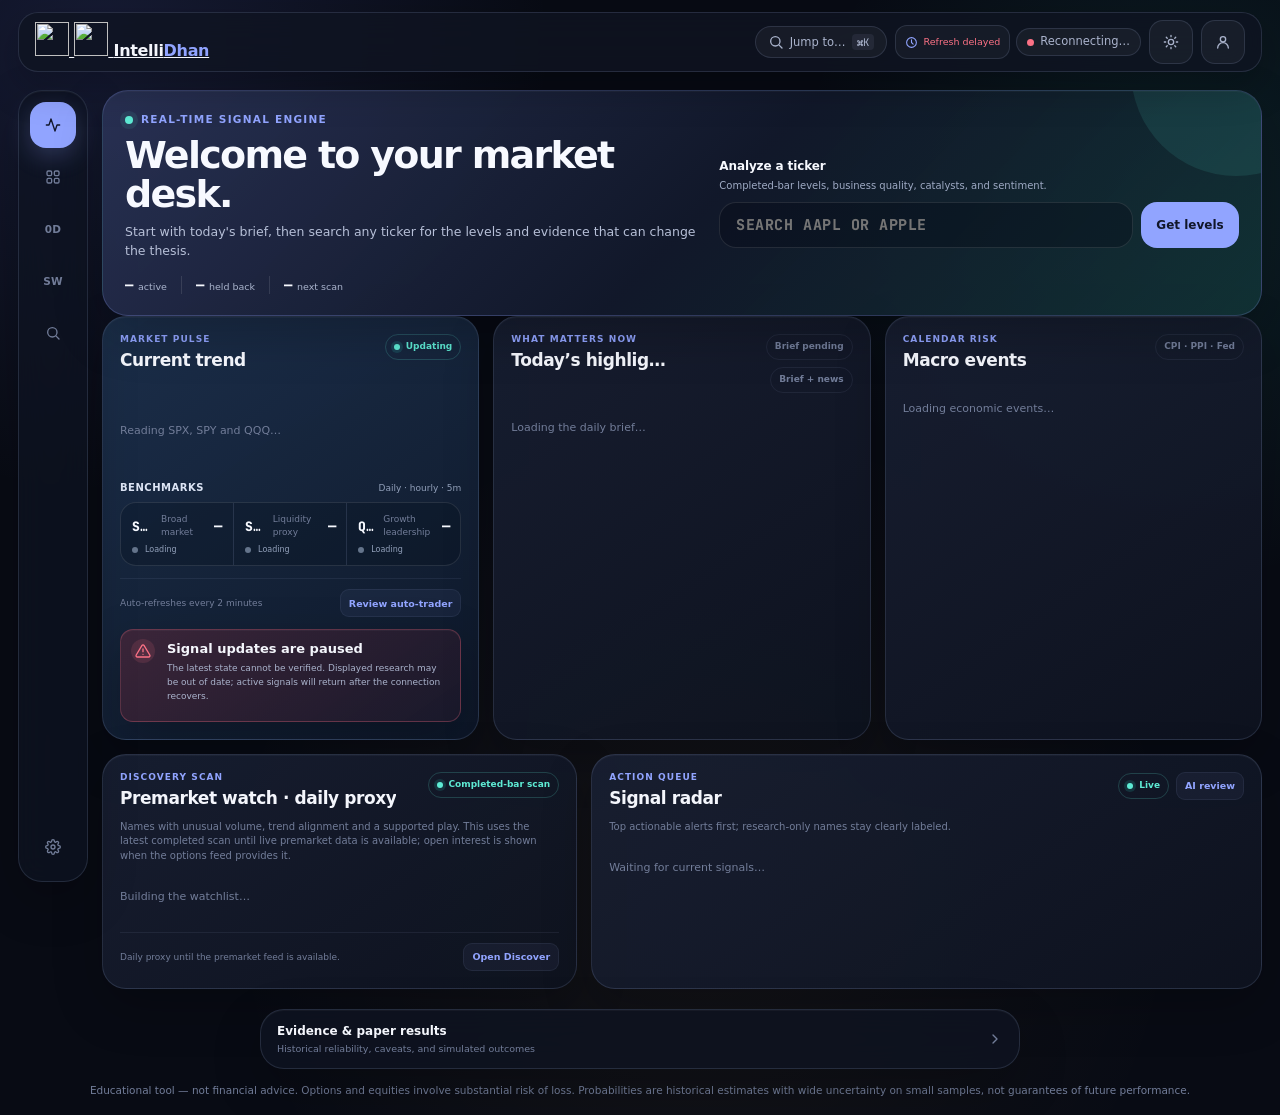
==== commit 16b47e17: "Harden beta recovery and validate strategy readiness" ====
--- a/web/index.html
+++ b/web/index.html
@@ -1133,12 +1133,13 @@
 .anchor-strip{display:grid; grid-template-columns:repeat(3,minmax(0,1fr)); gap:11px}
 .anchor-card{position:relative; overflow:hidden; min-height:108px; padding:16px; border:1px solid var(--border); border-radius:22px; background:var(--card-gradient)}
 .anchor-card::after{content:""; position:absolute; width:84px; height:84px; right:-30px; bottom:-42px; border-radius:50%; background:rgba(145,164,255,.08)}
-.anchor-head{display:flex; align-items:center; gap:8px}
-.anchor-symbol{font:800 16px var(--mono)}
+.anchor-head{display:flex; align-items:center; gap:8px; min-width:0}
+.anchor-symbol{display:block; min-width:0; overflow:hidden; text-overflow:ellipsis; white-space:nowrap; font:800 16px var(--mono)}
 .anchor-role{color:var(--text-faint); font-size:10px}
 .anchor-price{display:block; margin-top:13px; font:750 22px var(--mono); letter-spacing:-.025em}
-.anchor-foot{display:flex; align-items:center; gap:7px; margin-top:4px; color:var(--text-faint); font-size:10px}
+.anchor-foot{display:flex; align-items:center; gap:7px; min-width:0; margin-top:4px; color:var(--text-faint); font-size:10px}
 .anchor-foot .dot{width:6px; height:6px}
+.anchor-foot-copy{display:block; min-width:0; overflow:hidden; text-overflow:ellipsis; white-space:nowrap}
 
 .focus-shell{display:grid; grid-template-columns:minmax(0,1fr) 280px; gap:14px; align-items:start}
 .focus-main,.curated-panel,.strategy-shelf{border:1px solid var(--border); border-radius:26px; background:var(--panel-gradient); box-shadow:var(--shadow-card)}
@@ -1659,9 +1660,9 @@
         <div id="todayTrend" class="today-trend-content"><div class="today-loading">Reading SPX, SPY and QQQ…</div></div>
         <div class="today-subhead"><span>Benchmarks</span><small>Daily · hourly · 5m</small></div>
         <section class="anchor-strip today-anchor-strip" id="focusAnchors" aria-label="SPX, SPY and QQQ market pulse">
-          <div class="anchor-card"><div class="anchor-head"><span class="anchor-symbol">SPX</span><span class="anchor-role">Broad market</span></div><span class="anchor-price">—</span><div class="anchor-foot"><span class="dot"></span>Loading</div></div>
-          <div class="anchor-card"><div class="anchor-head"><span class="anchor-symbol">SPY</span><span class="anchor-role">Liquidity proxy</span></div><span class="anchor-price">—</span><div class="anchor-foot"><span class="dot"></span>Loading</div></div>
-          <div class="anchor-card"><div class="anchor-head"><span class="anchor-symbol">QQQ</span><span class="anchor-role">Growth leadership</span></div><span class="anchor-price">—</span><div class="anchor-foot"><span class="dot"></span>Loading</div></div>
+          <div class="anchor-card"><div class="anchor-head"><span class="anchor-symbol">SPX</span><span class="anchor-role">Broad market</span></div><span class="anchor-price">—</span><div class="anchor-foot"><span class="dot"></span><span class="anchor-foot-copy">Loading</span></div></div>
+          <div class="anchor-card"><div class="anchor-head"><span class="anchor-symbol">SPY</span><span class="anchor-role">Liquidity proxy</span></div><span class="anchor-price">—</span><div class="anchor-foot"><span class="dot"></span><span class="anchor-foot-copy">Loading</span></div></div>
+          <div class="anchor-card"><div class="anchor-head"><span class="anchor-symbol">QQQ</span><span class="anchor-role">Growth leadership</span></div><span class="anchor-price">—</span><div class="anchor-foot"><span class="dot"></span><span class="anchor-foot-copy">Loading</span></div></div>
         </section>
         <div class="today-pane-foot"><span>Auto-refreshes every 2 minutes</span><button class="today-link" type="button" onclick="openAutotrade()">Review auto-trader</button></div>
         <section class="data-quality-notice today-data-quality" id="dataQualityNotice" role="status" aria-live="polite" hidden>
@@ -2088,6 +2089,8 @@
 let focusData = null, focusIntelligence = {}, focusAIResults = {}, focusRefreshInFlight = false;
 const AUTO_REFRESH_MS = 120000;
 let workspaceRefreshInFlight = null, workspaceRefreshScope = null, stateRefreshInFlight = null, lastWorkspaceRefreshAt = 0;
+let workspaceRefreshFailed = false, dataConnectionUnavailable = false;
+let apiRetryAt = 0, sessionNeedsRecovery = false, sessionRefreshInFlight = null;
 let symbolOrder = [];
 let selectedSymbol = null, selectedAlertId = null, selectionTouched = false;
 let ownerAuthenticated = false, watchlistsCache = [], savedScreensCache = [], discoverLoaded = false;
@@ -2141,6 +2144,7 @@
   return rawActiveAlerts(s).filter(a=>isDataQuarantined(symbolDataQuality(s,a.symbol)));
 }
 function activeAlerts(s){
+  if(dataConnectionUnavailable) return [];
   return rawActiveAlerts(s).filter(a=>!isDataQuarantined(symbolDataQuality(s,a.symbol)));
 }
 function selectedAlert(s){
@@ -2208,13 +2212,45 @@
   return parsed.toLocaleDateString([], {month:"short", day:"numeric"})+" · "+parsed.toLocaleTimeString([], {hour:"numeric", minute:"2-digit"});
 }
 
+function backendRetryDelay(response,payload){
+  const header=response.headers?.get("Retry-After");
+  const seconds=Number(header);
+  const headerDelay=header?(Number.isFinite(seconds)?seconds*1000:Date.parse(header)-Date.now()):0;
+  const bodyDelay=Number(payload.retry_after_seconds)*1000;
+  const delay=Math.max(Number.isFinite(headerDelay)?headerDelay:0,Number.isFinite(bodyDelay)?bodyDelay:0);
+  return delay>0?Math.max(1000,delay):60000;
+}
+function unavailableError(){
+  const error=new Error("Account storage is temporarily unavailable. Updates will resume automatically.");
+  error.status=503; error.code="DATABASE_UNAVAILABLE";
+  error.retryAfterMs=Math.max(0,apiRetryAt-Date.now());
+  return error;
+}
+function markDataUnavailable(){
+  dataConnectionUnavailable=true;
+  workspaceRefreshFailed=true;
+  if(lastState) renderAll();
+  else renderDataQualityNotice({});
+  setHealth("down");
+  updateRefreshStatus("failed");
+}
 async function fetchJSON(url, options){
+  const signingOut=url==="/api/auth/session"&&String(options?.method||"GET").toUpperCase()==="DELETE";
+  if(Date.now()<apiRetryAt&&!signingOut) throw unavailableError();
   const r = await fetch(url, options);
   const payload = await r.json().catch(()=>({}));
   if(!r.ok){
     if(r.status===401 && url!=="/api/auth/session") clearPersonalState("Your session expired.");
     const error = new Error(typeof payload.detail==="string"?payload.detail:`${url} ${r.status}`);
     error.status = r.status;
+    error.code = payload.code;
+    if(r.status===503&&payload.code==="DATABASE_UNAVAILABLE"){
+      error.retryAfterMs=backendRetryDelay(r,payload);
+      apiRetryAt=Math.max(apiRetryAt,Date.now()+error.retryAfterMs);
+      sessionNeedsRecovery=true;
+      pauseLiveConnection();
+      markDataUnavailable();
+    }
     throw error;
   }
   return payload;
@@ -2226,9 +2262,11 @@
   stateRefreshInFlight=(async()=>{
     try{
       lastState = await fetchJSON("/api/state");
+      dataConnectionUnavailable=Date.now()<apiRetryAt;
       renderAll();
-      return true;
+      return !dataConnectionUnavailable;
     }catch(e){
+      markDataUnavailable();
       setHealth(e.status===401?"auth":"down");
       return false;
     }
@@ -2256,7 +2294,7 @@
     macroNews = feed && Array.isArray(feed.items) ? feed : null;
     renderBriefing();
     renderMacroNews();
-    return true;
+    return briefResult.status==="fulfilled"&&newsResult.status==="fulfilled";
   }catch(e){ return false; }
 }
 async function refreshDailyBrief(){
@@ -2280,10 +2318,13 @@
 function updateRefreshStatus(mode="idle"){
   const container=document.getElementById("refreshStatus"), label=document.getElementById("refreshStatusText");
   if(!container||!label) return;
+  const unavailable=Date.now()<apiRetryAt;
   container.classList.toggle("refreshing",mode==="refreshing");
-  container.classList.toggle("failed",mode==="failed");
+  container.classList.toggle("failed",mode==="failed"||workspaceRefreshFailed||unavailable);
+  if(unavailable){ label.textContent=`Updates paused · retry in ${Math.max(1,Math.ceil((apiRetryAt-Date.now())/60000))}m`; return; }
+  if(document.visibilityState==="hidden"){ label.textContent="Updates paused while away"; return; }
   if(mode==="refreshing"){ label.textContent="Refreshing analysis…"; return; }
-  if(mode==="failed"){ label.textContent="Refresh delayed"; return; }
+  if(mode==="failed"||workspaceRefreshFailed){ label.textContent="Refresh delayed"; return; }
   if(!ownerAuthenticated){ label.textContent="Auto-refresh · 2m"; return; }
   if(!lastWorkspaceRefreshAt){ label.textContent="Auto-refresh · 2m"; return; }
   const elapsed=Date.now()-lastWorkspaceRefreshAt;
@@ -2293,6 +2334,12 @@
 }
 
 async function refreshWorkspace(){
+  if(document.visibilityState==="hidden"||Date.now()<apiRetryAt){ updateRefreshStatus(); return false; }
+  if(sessionNeedsRecovery){
+    const session=await refreshOwnerSession();
+    if(session.unavailable) return false;
+    if(session.authenticated) connectWS();
+  }
   const requestedScope=ownerAuthenticated?"authenticated":"anonymous";
   if(workspaceRefreshInFlight){
     if(requestedScope==="authenticated"&&workspaceRefreshScope!=="authenticated"){
@@ -2305,9 +2352,14 @@
   workspaceRefreshScope=requestedScope;
   const batch=(async()=>{
     const tasks=[refreshCalibration()];
-    if(requestedScope==="authenticated") tasks.push(refresh(),refreshBriefing(),refreshDailyBrief(),refreshFocus(),refreshAutotrade());
+    if(requestedScope==="authenticated"){
+      tasks.push(refresh(),refreshAutotrade());
+      if(activeView==="signals") tasks.push(refreshBriefing(),refreshDailyBrief(),refreshFocus());
+    }
+    if(activeView==="discover"&&discoverLoaded) tasks.push(runDiscovery(undefined,{background:true}));
     const results=await Promise.all(tasks);
-    if(results.some(result=>result===false)){ updateRefreshStatus("failed"); return false; }
+    workspaceRefreshFailed=results.some(result=>result===false);
+    if(workspaceRefreshFailed){ updateRefreshStatus("failed"); return false; }
     lastWorkspaceRefreshAt=Date.now();
     updateRefreshStatus();
     return true;
@@ -2364,7 +2416,7 @@
   anchors.innerHTML=(focusData.anchors||[]).map(item=>`<article class="anchor-card">
     <div class="anchor-head"><span class="anchor-symbol">${esc(item.symbol)}</span><span class="anchor-role">${esc(roles[item.symbol]||"Benchmark")}</span></div>
     <span class="anchor-price">${item.price==null?"—":`$${esc(fmtMoney(item.price))}`}</span>
-    <div class="anchor-foot" title="${esc(item.status==="INDICATIVE"?`Checked ${fmtQuoteTime(item.observed_at)}; provider price timestamp unavailable`:item.as_of||item.observed_at||item.status)}"><span class="dot ${item.status==="AVAILABLE"?"live":item.status==="INDICATIVE"||item.status==="STALE"?"warn":"down"}"></span>${esc(item.status==="AVAILABLE"?`${item.source||"market feed"} · ${fmtQuoteTime(item.as_of)}`:item.status==="INDICATIVE"?`${item.source||"market feed"} · indicative`:item.status==="STALE"?"Last-known value":"Feed unavailable")}</div>
+    <div class="anchor-foot" title="${esc(item.status==="INDICATIVE"?`Checked ${fmtQuoteTime(item.observed_at)}; provider price timestamp unavailable`:item.as_of||item.observed_at||item.status)}"><span class="dot ${item.status==="AVAILABLE"?"live":item.status==="INDICATIVE"||item.status==="STALE"?"warn":"down"}"></span><span class="anchor-foot-copy">${esc(item.status==="AVAILABLE"?`${item.source||"market feed"} · ${fmtQuoteTime(item.as_of)}`:item.status==="INDICATIVE"?`${item.source||"market feed"} · indicative`:item.status==="STALE"?"Last-known value":"Feed unavailable")}</span></div>
   </article>`).join("");
   const rows=focusData.focus||[];
   grid.innerHTML=rows.length?rows.map((row,index)=>{
@@ -2474,6 +2526,8 @@
 }
 
 function clearPersonalState(reason="Sign in required.", reload=true){
+  pauseLiveConnection();
+  dataConnectionUnavailable=false; workspaceRefreshFailed=false;
   ownerAuthenticated=false;
   accountUser=null; preferencesCache=null; preferencesApplied=false;
   lastState=null; briefing=null; macroNews=null; dailyBrief=null; dailyBriefRenderKey=null; focusData=null; focusIntelligence={}; focusAIResults={}; focusRefreshInFlight=false; watchlistsCache=[]; savedScreensCache=[];
@@ -2482,9 +2536,6 @@
   lastWorkspaceRefreshAt=0; updateRefreshStatus();
   if(typeof autotradeCache!=="undefined") autotradeCache=null;
   if(typeof budgetsCache!=="undefined"){ budgetsCache=null; budgetsStatus="idle"; budgetsError=""; }
-  if(typeof wsConnection!=="undefined"&&wsConnection){
-    const socket=wsConnection; wsConnection=null; socket.onclose=null; socket.close();
-  }
   ["owner-dialog","budgets-dialog","autotrade-dialog"].forEach(id=>{
     const dialog=document.getElementById(id); if(dialog?.open) dialog.close();
   });
@@ -2507,7 +2558,8 @@
   document.getElementById("dailySetup").hidden=true;
   document.getElementById("contextPanel").hidden=true;
   document.getElementById("riskPanel").hidden=true;
-  document.getElementById("focusAnchors").innerHTML=["SPX","SPY","QQQ"].map(symbol=>`<article class="anchor-card"><div class="anchor-head"><span class="anchor-symbol">${symbol}</span></div><span class="anchor-price">—</span><div class="anchor-foot"><span class="dot warn"></span>Sign in to refresh</div></article>`).join("");
+  document.getElementById("dataQualityNotice").hidden=true;
+  document.getElementById("focusAnchors").innerHTML=["SPX","SPY","QQQ"].map(symbol=>`<article class="anchor-card"><div class="anchor-head"><span class="anchor-symbol">${symbol}</span></div><span class="anchor-price">—</span><div class="anchor-foot"><span class="dot warn"></span><span class="anchor-foot-copy">Sign in to refresh</span></div></article>`).join("");
   document.getElementById("focusGrid").innerHTML=`<div class="empty">Sign in to build the current focus list.</div>`;
   document.getElementById("curatedFocusList").innerHTML=`<div class="empty">Sign in to load candidates.</div>`;
   document.getElementById("focusFeedStatus").replaceChildren();
@@ -2547,7 +2599,9 @@
   const pausedSymbols=Object.entries(s.readiness?.symbols||{}).filter(([,state])=>state.actionable===false);
   const quarantined=pausedSymbols.filter(([,state])=>state.status==="QUARANTINED");
   // Honest readiness first; market-closed is healthy only after boot + DQ + store pass.
-  if(quarantined.length){
+  if(dataConnectionUnavailable){
+    setHealth("down");
+  } else if(quarantined.length){
     setHealth("warn");
     document.getElementById("dataHealth").lastChild.textContent = ` ${quarantined.length} ticker${quarantined.length===1?"":"s"} paused`;
   } else if(s.readiness && !s.readiness.ok){
@@ -2593,6 +2647,14 @@
 
 function renderDataQualityNotice(s){
   const notice=document.getElementById("dataQualityNotice");
+  if(dataConnectionUnavailable){
+    notice.hidden=false;
+    notice.classList.remove("waiting");
+    document.getElementById("dataQualityTitle").textContent="Signal updates are paused";
+    document.getElementById("dataQualityDetail").textContent="The latest state cannot be verified. Displayed research may be out of date; active signals will return after the connection recovers.";
+    document.getElementById("dataQualitySymbols").replaceChildren();
+    return;
+  }
   const states=Object.entries(s.readiness?.symbols||{});
   const quarantined=states.filter(([,state])=>state.status==="QUARANTINED");
   const waiting=states.filter(([,state])=>state.status==="WAITING");
@@ -2798,14 +2860,14 @@
   const benchmarkSymbols=["SPX","SPY","QQQ"], timeframes=["D","1H","5m"];
   const trendRows=benchmarkSymbols.map(symbol=>{
     const data=lastState?.symbols?.[symbol], matrix=data?.matrix||{}, quality=symbolDataQuality(lastState,symbol);
-    const blocked=quality?.actionable===false||["QUARANTINED","WAITING","STALE"].includes(quality?.status);
+    const blocked=dataConnectionUnavailable||quality?.actionable===false||["QUARANTINED","WAITING","STALE"].includes(quality?.status);
     const states=blocked?[]:timeframes.map(tf=>matrix[tf]).filter(Boolean);
     const vote=states.reduce((sum,state)=>sum+trendVote(state),0);
     return {symbol, states, vote, data, blocked};
   });
   const votes=trendRows.flatMap(row=>row.states.map(trendVote));
   const total=votes.reduce((sum,value)=>sum+value,0), maxVotes=Math.max(votes.length*2,1), normalized=total/maxVotes;
-  const feedPaused=lastState?.readiness?.ok===false;
+  const feedPaused=dataConnectionUnavailable||lastState?.readiness?.ok===false;
   const trend=votes.length&&!feedPaused?(normalized>=.24?"BULLISH":normalized<=-.24?"BEARISH":"CHOP"):"PENDING";
   const trendClass=trend==="PENDING"?"chop":trend.toLowerCase();
   const confidence=votes.length?Math.round(Math.abs(total)/maxVotes*100):null;
@@ -2844,7 +2906,7 @@
     return `<button class="today-signal" type="button" data-today-alert="${esc(alert.alert_id)}"><span class="today-signal-symbol">${esc(alert.symbol)}</span><span class="today-signal-copy"><b>${esc(alert.strategy||alert.status||"Active signal")}</b><small>${esc(alert.thesis||alert.invalidation||"Review the complete plan before acting.")}</small></span><span class="today-signal-score">${confidence}<small>confidence</small></span></button>`;
   }).join(""):`<div class="today-empty"><b>No active signals right now.</b><br>${fallback.length?"Top research names are shown below while the engine waits for confirmation.":"The engine is waiting for current, validated data."}</div>${fallback.length?`<div class="today-signal-list">${fallback.map((row,index)=>{const play=row.best_play||{}, rvol=finiteNumber(row.volume_ratio_5d_to_prior_20d); return `<button class="today-signal held" type="button" data-today-mover="${esc(row.symbol)}"><span class="today-signal-symbol">${esc(row.symbol)}</span><span class="today-signal-copy"><b>${esc(play.label||"Research watch")}</b><small>${esc(play.confirmation||"No active confirmation")}${rvol==null?"":` · RVOL ${rvol.toFixed(2)}×`}</small></span><span class="today-signal-score">${play.eligible?Math.round(play.score||0):"—"}<small>rank</small></span></button>`;}).join("")}</div>`:""}`;
   const signalStatus=document.getElementById("todaySignalStatus");
-  if(signalStatus) signalStatus.innerHTML=`<span class="dot ${alerts.length?"live":"warn"}"></span>${alerts.length?`${alerts.length} active`:"Waiting"}`;
+  if(signalStatus) signalStatus.innerHTML=`<span class="dot ${alerts.length?"live":"warn"}"></span>${dataConnectionUnavailable?"Updates paused":alerts.length?`${alerts.length} active`:"Waiting"}`;
   moversHost.querySelectorAll("[data-today-mover]").forEach(button=>button.addEventListener("click",()=>analyzeCandidate(button.dataset.todayMover)));
   signalsHost.querySelectorAll("[data-today-mover]").forEach(button=>button.addEventListener("click",()=>analyzeCandidate(button.dataset.todayMover)));
   signalsHost.querySelectorAll("[data-today-alert]").forEach(button=>button.addEventListener("click",()=>selectAlert(button.dataset.todayAlert)));
@@ -3321,8 +3383,11 @@
   document.getElementById("autotradeConfigure").hidden=(user?.role!=="ADMIN");
 }
 async function refreshOwnerSession(){
-  try{
+  if(sessionRefreshInFlight) return sessionRefreshInFlight;
+  const request=(async()=>{ try{
     const session=await fetchJSON("/api/auth/session");
+    sessionNeedsRecovery=false;
+    if(ownerAuthenticated&&!session.authenticated){ clearPersonalState("Your session expired."); return session; }
     ownerAuthenticated=Boolean(session.authenticated);
     const button=document.getElementById("ownerButton");
     button.style.color=ownerAuthenticated?"var(--teal)":"";
@@ -3330,9 +3395,21 @@
     button.setAttribute("aria-label",ownerAuthenticated?"Account, signed in":"Sign in");
     renderAccountSession(session);
     if(ownerAuthenticated) await Promise.all([loadWatchlists(),loadSavedScreens(),loadPreferences(),loadCapitalLimits()]);
-    else renderWatchlists();
+    else{
+      dataConnectionUnavailable=false;
+      renderDataQualityNotice({});
+      renderWatchlists();
+      setHealth("auth");
+    }
     return session;
-  }catch(e){ ownerAuthenticated=false; renderWatchlists(); return {configured:false,authenticated:false}; }
+  }catch(e){
+    sessionNeedsRecovery=true;
+    markDataUnavailable();
+    return {unavailable:true,authenticated:ownerAuthenticated,user:accountUser,message:e.message};
+  }})();
+  sessionRefreshInFlight=request;
+  try{ return await request; }
+  finally{ if(sessionRefreshInFlight===request) sessionRefreshInFlight=null; }
 }
 async function openOwnerDialog(){
   const dialog=document.getElementById("owner-dialog"), status=document.getElementById("ownerStatus");
@@ -3340,11 +3417,13 @@
   document.getElementById("ownerToken").value="";
   dialog.showModal();
   const session=await refreshOwnerSession();
-  if(!session.configured){ status.textContent="Account access is not configured on the server."; status.className="bd-status err"; }
+  if(session.unavailable){ status.textContent="Account access is temporarily unavailable. Your session will be checked again automatically."; status.className="bd-status err"; }
+  else if(!session.configured){ status.textContent="Account access is not configured on the server."; status.className="bd-status err"; }
   else if(session.authenticated){ status.textContent="Your account is ready."; status.className="bd-status ok"; }
 }
 async function completeAccountSignIn(message){
-  await refreshOwnerSession();
+  const session=await refreshOwnerSession();
+  if(session.unavailable) throw new Error("Sign-in could not be verified yet. Your session will be checked again automatically.");
   connectWS();
   await refreshWorkspace();
   const status=document.getElementById("ownerStatus");
@@ -3393,10 +3472,29 @@
   }catch(e){ status.textContent=e.message; status.className="bd-status err"; }
 }
 async function signOutOwner(){
-  await fetchJSON("/api/auth/session",{method:"DELETE"}).catch(()=>{});
-  clearPersonalState("Signed out.");
-  document.getElementById("ownerStatus").textContent="Signed out.";
-  document.getElementById("ownerStatus").className="bd-status ok";
+  try{
+    const result=await fetchJSON("/api/auth/session",{method:"DELETE"});
+    try{
+      if(result.session_revoked===false) sessionStorage.setItem("id-signout-notice",result.detail);
+      else sessionStorage.removeItem("id-signout-notice");
+    }catch(error){}
+    clearPersonalState("Signed out.");
+  }catch(error){
+    document.getElementById("ownerStatus").textContent="Sign-out could not be confirmed. Please try again when account access recovers.";
+    document.getElementById("ownerStatus").className="bd-status err";
+  }
+}
+function showSignOutNotice(){
+  let message;
+  try{
+    message=sessionStorage.getItem("id-signout-notice");
+    sessionStorage.removeItem("id-signout-notice");
+  }catch(error){ return; }
+  if(!message) return;
+  const status=document.getElementById("ownerStatus");
+  status.textContent=message; status.className="bd-status";
+  const dialog=document.getElementById("owner-dialog");
+  if(!dialog.open) dialog.showModal();
 }
 async function loadPreferences(){
   if(!ownerAuthenticated||accountUser?.legacy){ preferencesCache=null; return; }
@@ -3630,13 +3728,15 @@
   }catch(error){ output.classList.remove("work-agent-queued"); output.innerHTML=`<b>Workspace Agent dispatch unavailable.</b><p>${esc(error.message||"The deterministic candidate evidence above is unchanged.")}</p>`; if(error.status===401) openOwnerDialog(); }
   finally{ button.disabled=false; }
 }
-async function runDiscovery(event){
+async function runDiscovery(event,{background=false}={}){
   event?.preventDefault();
   const params=new URLSearchParams(currentDiscoverFilters());
   const button=document.getElementById("discoverRun"), output=document.getElementById("discoverResults");
-  button.disabled=true; button.classList.add("loading"); output.innerHTML=`<div class="empty">Scanning completed daily history…</div>`;
-  try{ renderDiscovery(await fetchJSON(`/api/discover?${params}`)); }
-  catch(e){ output.innerHTML=`<div class="empty"><b>Discovery is unavailable.</b>${esc(e.message)}</div>`; }
+  if(button.disabled) return true;
+  button.disabled=true; button.classList.add("loading");
+  if(!background) output.innerHTML=`<div class="empty">Scanning completed daily history…</div>`;
+  try{ renderDiscovery(await fetchJSON(`/api/discover?${params}`)); return true; }
+  catch(e){ output.innerHTML=`<div class="empty"><b>Discovery is unavailable.</b>${esc(e.message)}</div>`; return false; }
   finally{ button.disabled=false; button.classList.remove("loading"); }
 }
 function analyzeCandidate(symbol){
@@ -3693,8 +3793,8 @@
   if(!clean) return;
   output.hidden=false; output.innerHTML=`<div class="empty">Loading completed daily levels for ${esc(clean)}…</div>`;
   try{
-    const dossier=await fetchJSON(`/api/dossier/${encodeURIComponent(clean)}?years=3&include_backtest=false&cost_bps=10`);
-    renderHomeLevels(dossier);
+    const analysis=await fetchJSON(`/api/analyze/${encodeURIComponent(clean)}?years=3&include_backtest=false&cost_bps=10`);
+    renderHomeLevels({analysis});
   }catch(error){ output.innerHTML=`<div class="empty"><b>${esc(clean)} could not be analyzed.</b>${esc(error.message||"Try a listed US ticker.")}</div>`; }
 }
 document.getElementById("homeStockSearchForm").addEventListener("submit",async event=>{
@@ -4334,21 +4434,54 @@
 }
 
 // ── WebSocket with reconnect-with-backoff (doc 18 §7.10/§7.12) ──────
-let wsRetry = 1000, wsConnection = null;
+let wsRetry = 1000, wsConnection = null, wsReconnectTimer = null, wsRefreshTimer = null, lastWSRefreshAt = 0;
+function pauseLiveConnection(){
+  clearTimeout(wsReconnectTimer); wsReconnectTimer=null;
+  clearTimeout(wsRefreshTimer); wsRefreshTimer=null;
+  if(wsConnection){
+    const socket=wsConnection; wsConnection=null;
+    socket.onclose=null; socket.close();
+  }
+}
+function scheduleWSReconnect(){
+  clearTimeout(wsReconnectTimer); wsReconnectTimer=null;
+  if(!ownerAuthenticated||document.visibilityState==="hidden") return;
+  const delay=Math.max(Math.min(wsRetry*=1.6,60000),apiRetryAt-Date.now());
+  wsReconnectTimer=setTimeout(()=>{ wsReconnectTimer=null; connectWS(); },delay);
+}
 function connectWS(){
-  if(!ownerAuthenticated||wsConnection) return;
+  if(!ownerAuthenticated||wsConnection||document.visibilityState==="hidden") return;
+  if(Date.now()<apiRetryAt){ scheduleWSReconnect(); return; }
   try{
     const ws = new WebSocket(`${location.protocol==='https:'?'wss':'ws'}://${location.host}/ws`);
     wsConnection=ws;
     ws.onopen = () => { wsRetry = 1000; };
-    ws.onmessage = () => refresh();
-    ws.onclose = event => {
+    ws.onmessage = () => {
+      if(wsRefreshTimer||document.visibilityState==="hidden") return;
+      wsRefreshTimer=setTimeout(()=>{
+        wsRefreshTimer=null; lastWSRefreshAt=Date.now();
+        if(document.visibilityState!=="hidden"&&Date.now()>=apiRetryAt) refresh();
+      },Math.max(0,5000-(Date.now()-lastWSRefreshAt)));
+    };
+    ws.onclose = async event => {
+      if(wsConnection!==ws) return;
       wsConnection=null;
-      if(event.code===4401){ clearPersonalState("Your session expired."); return; }
-      if(ownerAuthenticated) setTimeout(connectWS, Math.min(wsRetry*=1.6, 15000));
+      clearTimeout(wsRefreshTimer); wsRefreshTimer=null;
+      markDataUnavailable();
+      if(event.code===4401||event.code===1013){
+        sessionNeedsRecovery=true;
+        if(document.visibilityState!=="hidden") await refreshOwnerSession();
+      }
+      scheduleWSReconnect();
     };
     ws.onerror = () => ws.close();
-  }catch(e){ setTimeout(connectWS, 5000); }
+  }catch(e){ scheduleWSReconnect(); }
+}
+function pollVisibleAutotrade(){
+  if(document.visibilityState==="hidden"||Date.now()<apiRetryAt) return;
+  if(document.getElementById("autotrade-dialog")?.open){
+    refreshAutotrade(); refreshAutotradeJournal();
+  }
 }
 
 let resizeTimer;
@@ -4360,14 +4493,18 @@
 loadDiscoveryPresets();
 refreshOwnerSession().then(session=>{
   if(session.authenticated) connectWS();
-  else clearPersonalState("Sign in required.", false);
+  else if(!session.unavailable) clearPersonalState("Sign in required.", false);
+  if(session.unavailable) return;
   refreshWorkspace();
-});
+}).finally(showSignOutNotice);
 setInterval(refreshWorkspace, AUTO_REFRESH_MS);
 setInterval(updateRefreshStatus, 15000);
-setInterval(refreshAutotrade, 15000);
+setInterval(pollVisibleAutotrade, 15000);
 document.addEventListener("visibilitychange",()=>{
-  if(document.visibilityState==="visible"&&Date.now()-lastWorkspaceRefreshAt>=AUTO_REFRESH_MS) refreshWorkspace();
+  if(document.visibilityState==="hidden"){ pauseLiveConnection(); updateRefreshStatus(); return; }
+  markDataUnavailable();
+  connectWS();
+  refreshWorkspace();
 });
 </script>
 </body>
